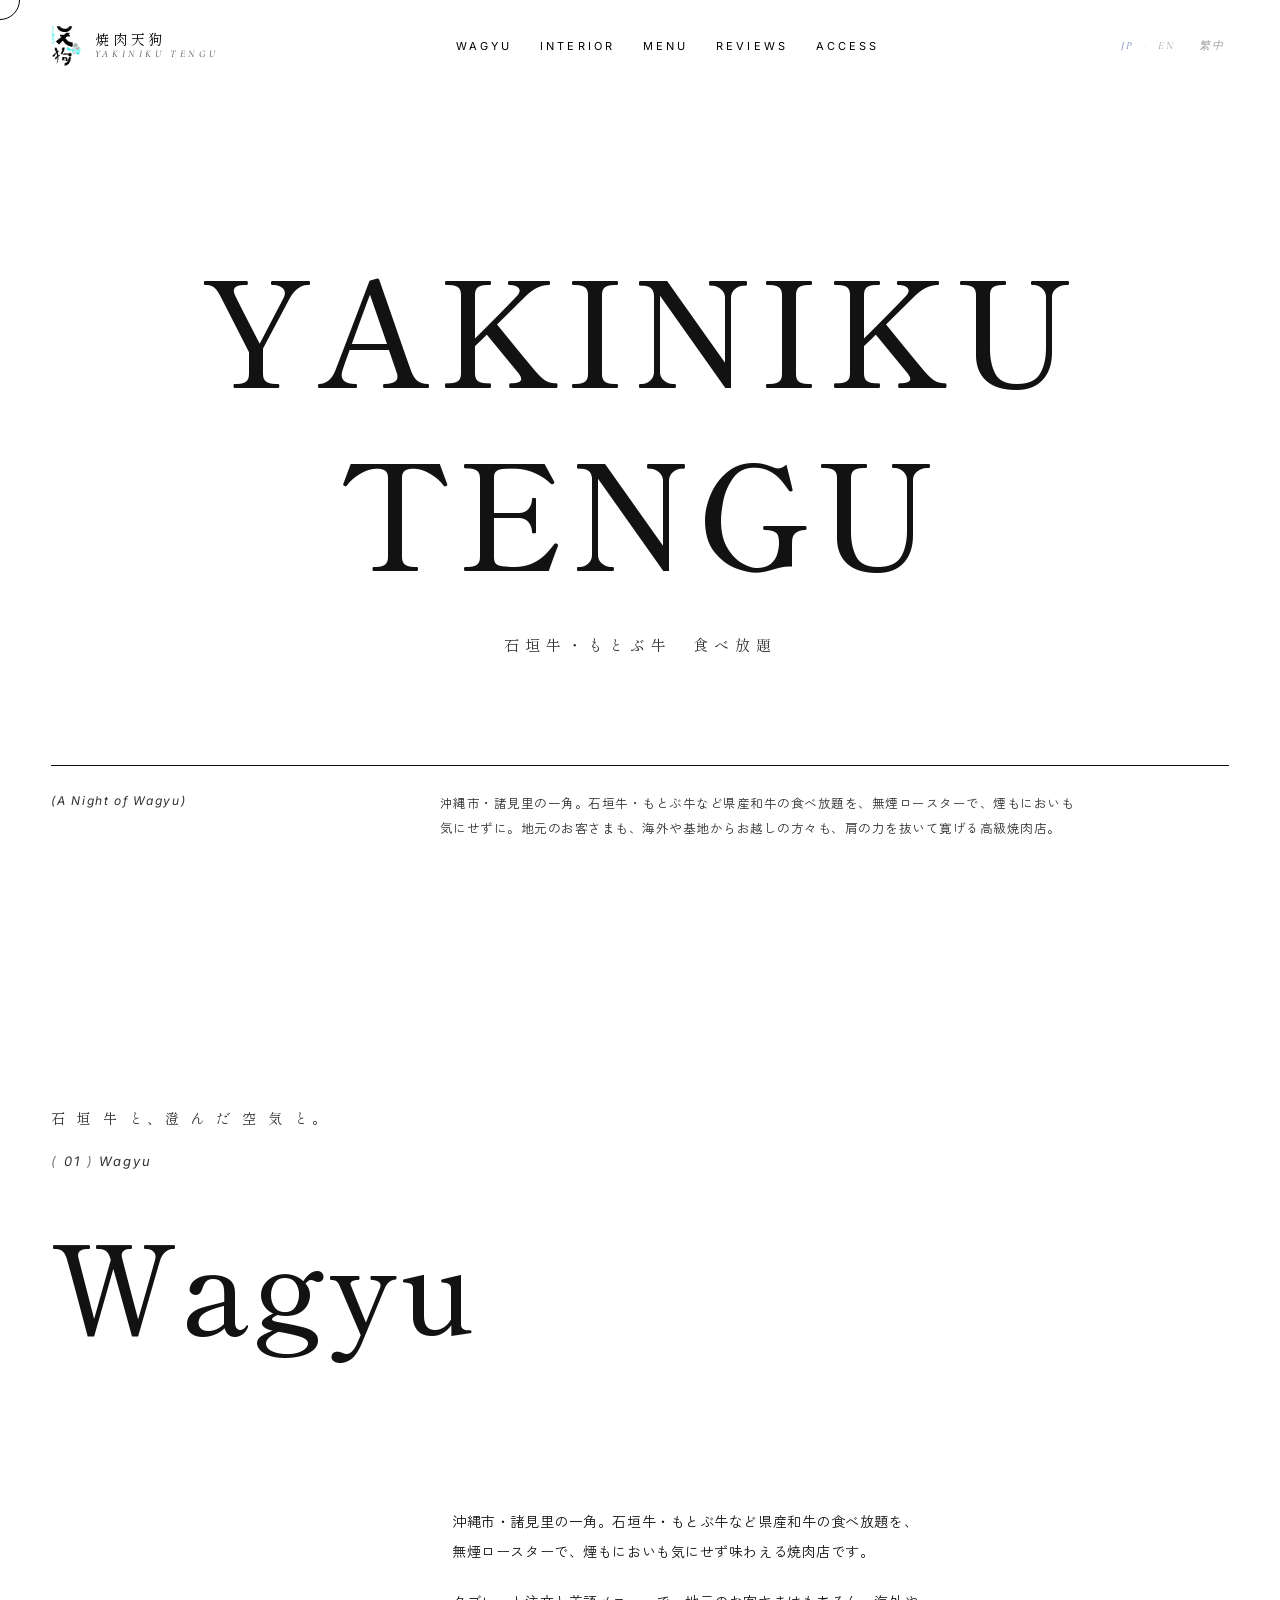
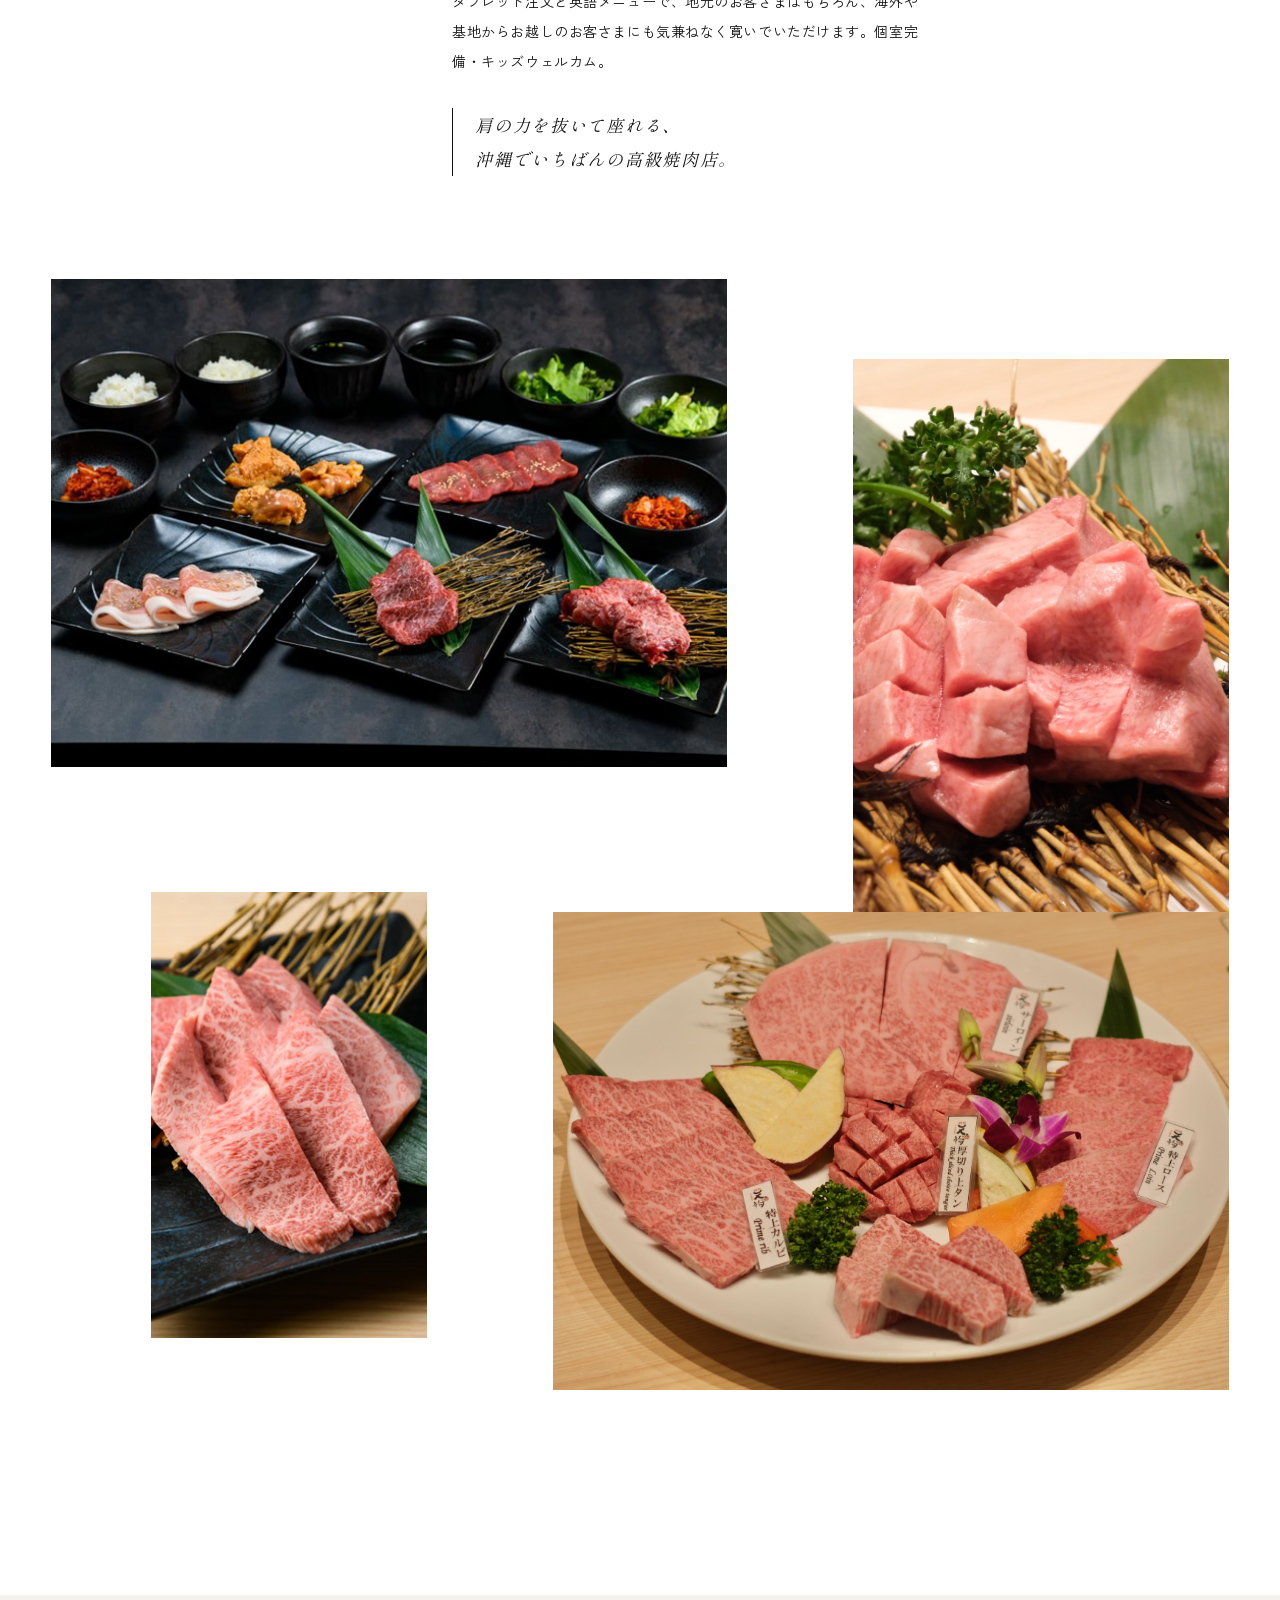
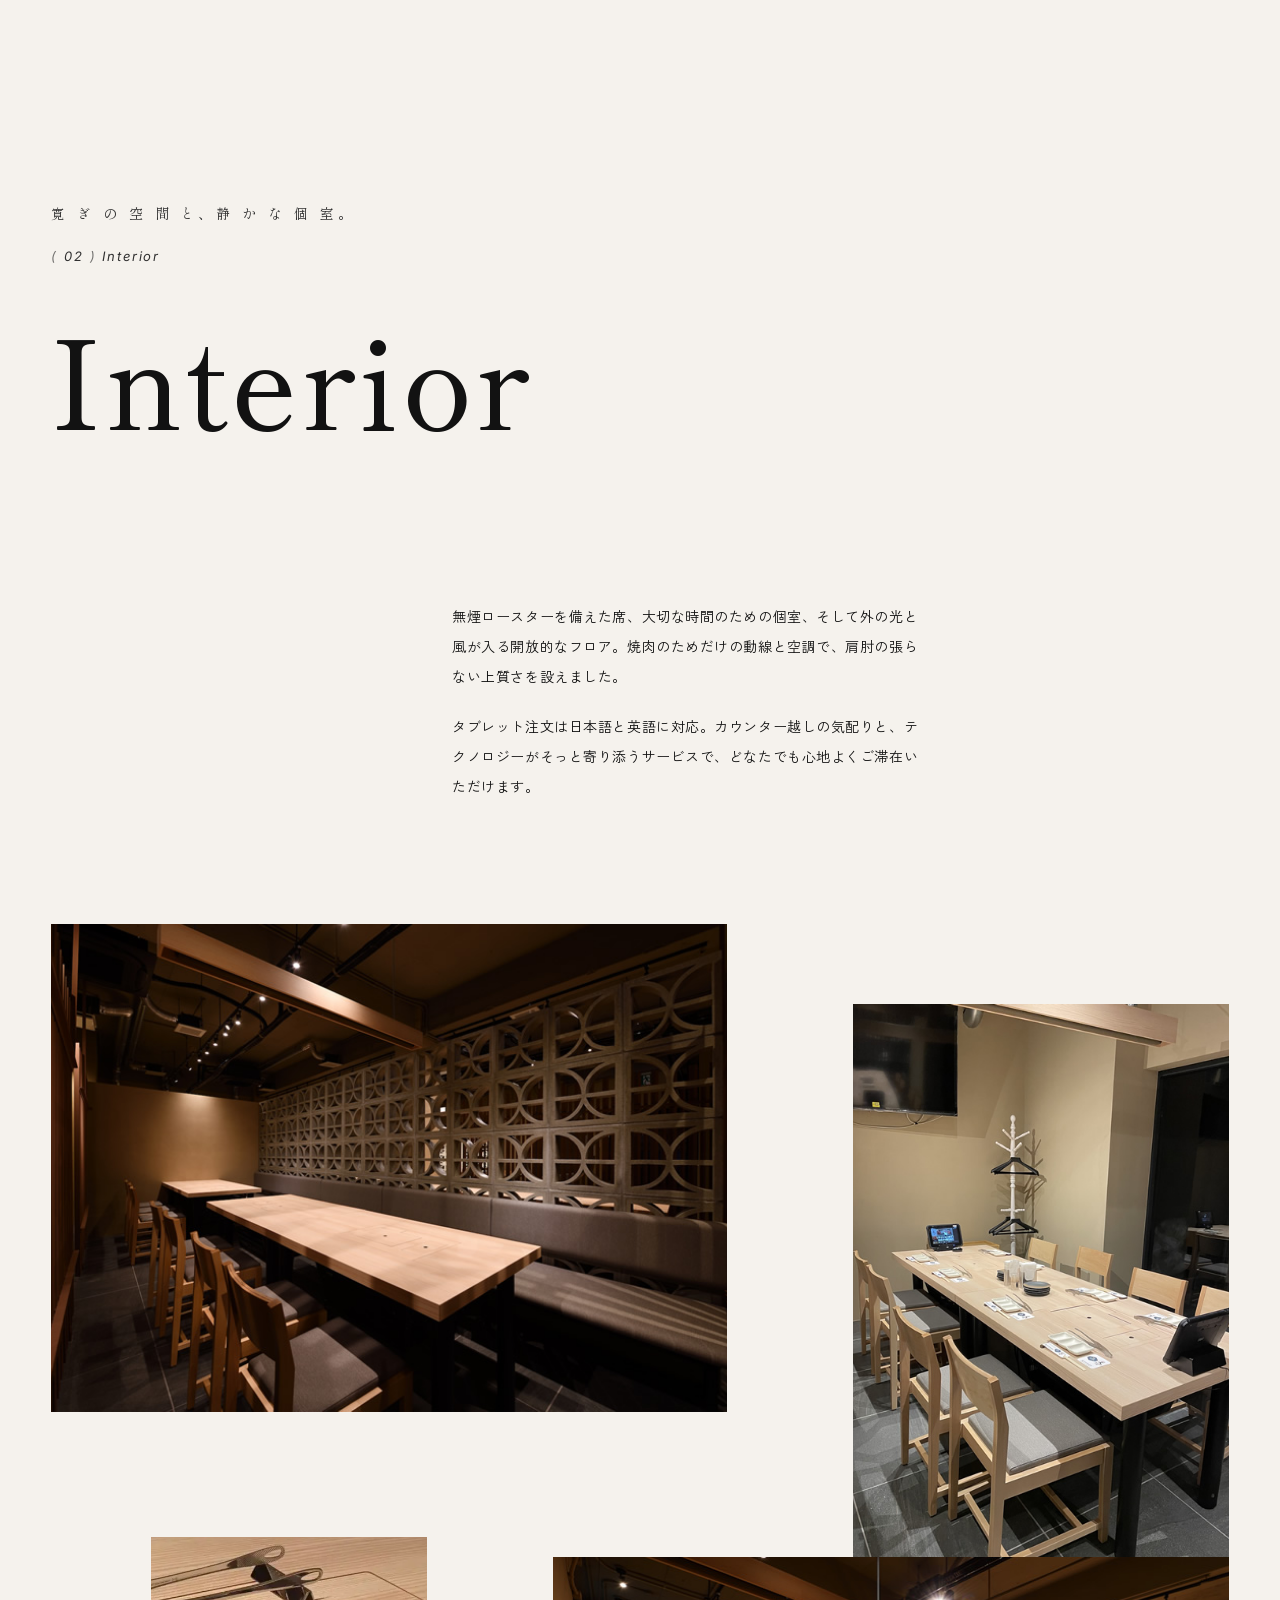
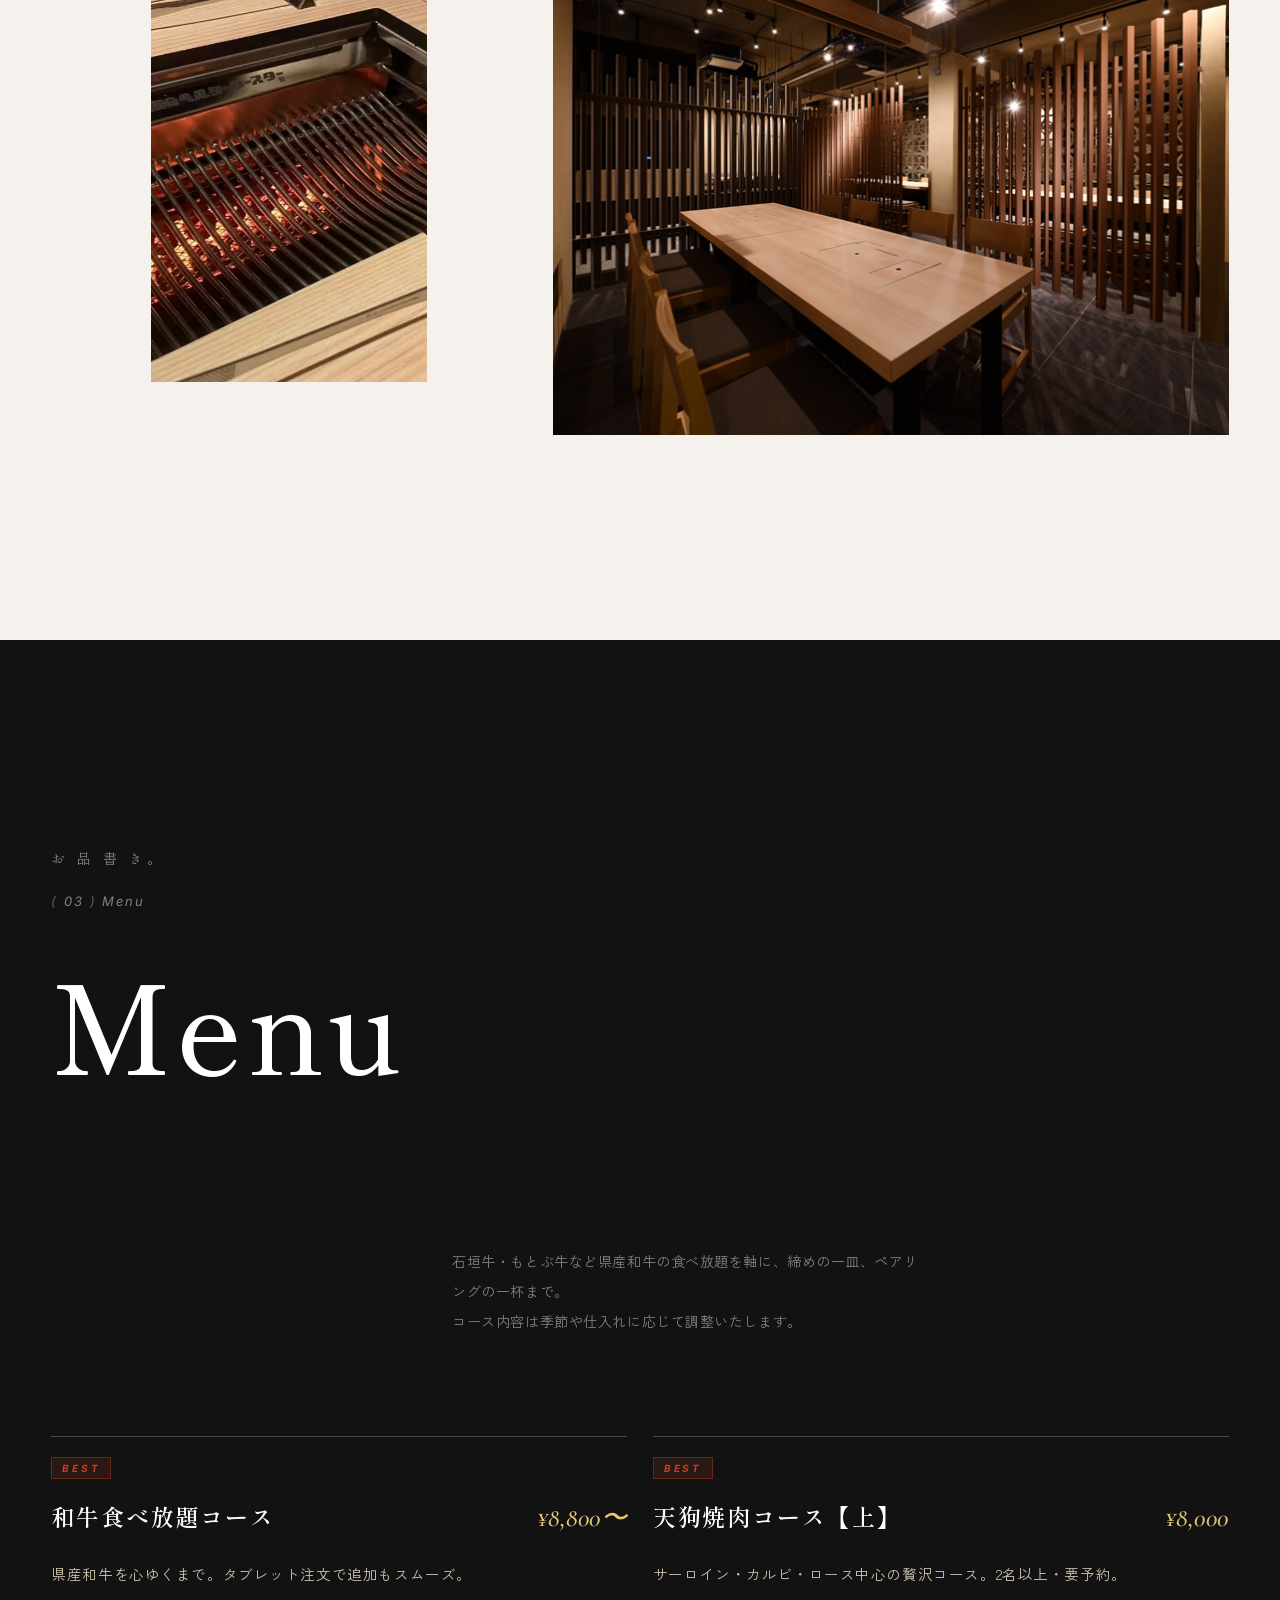
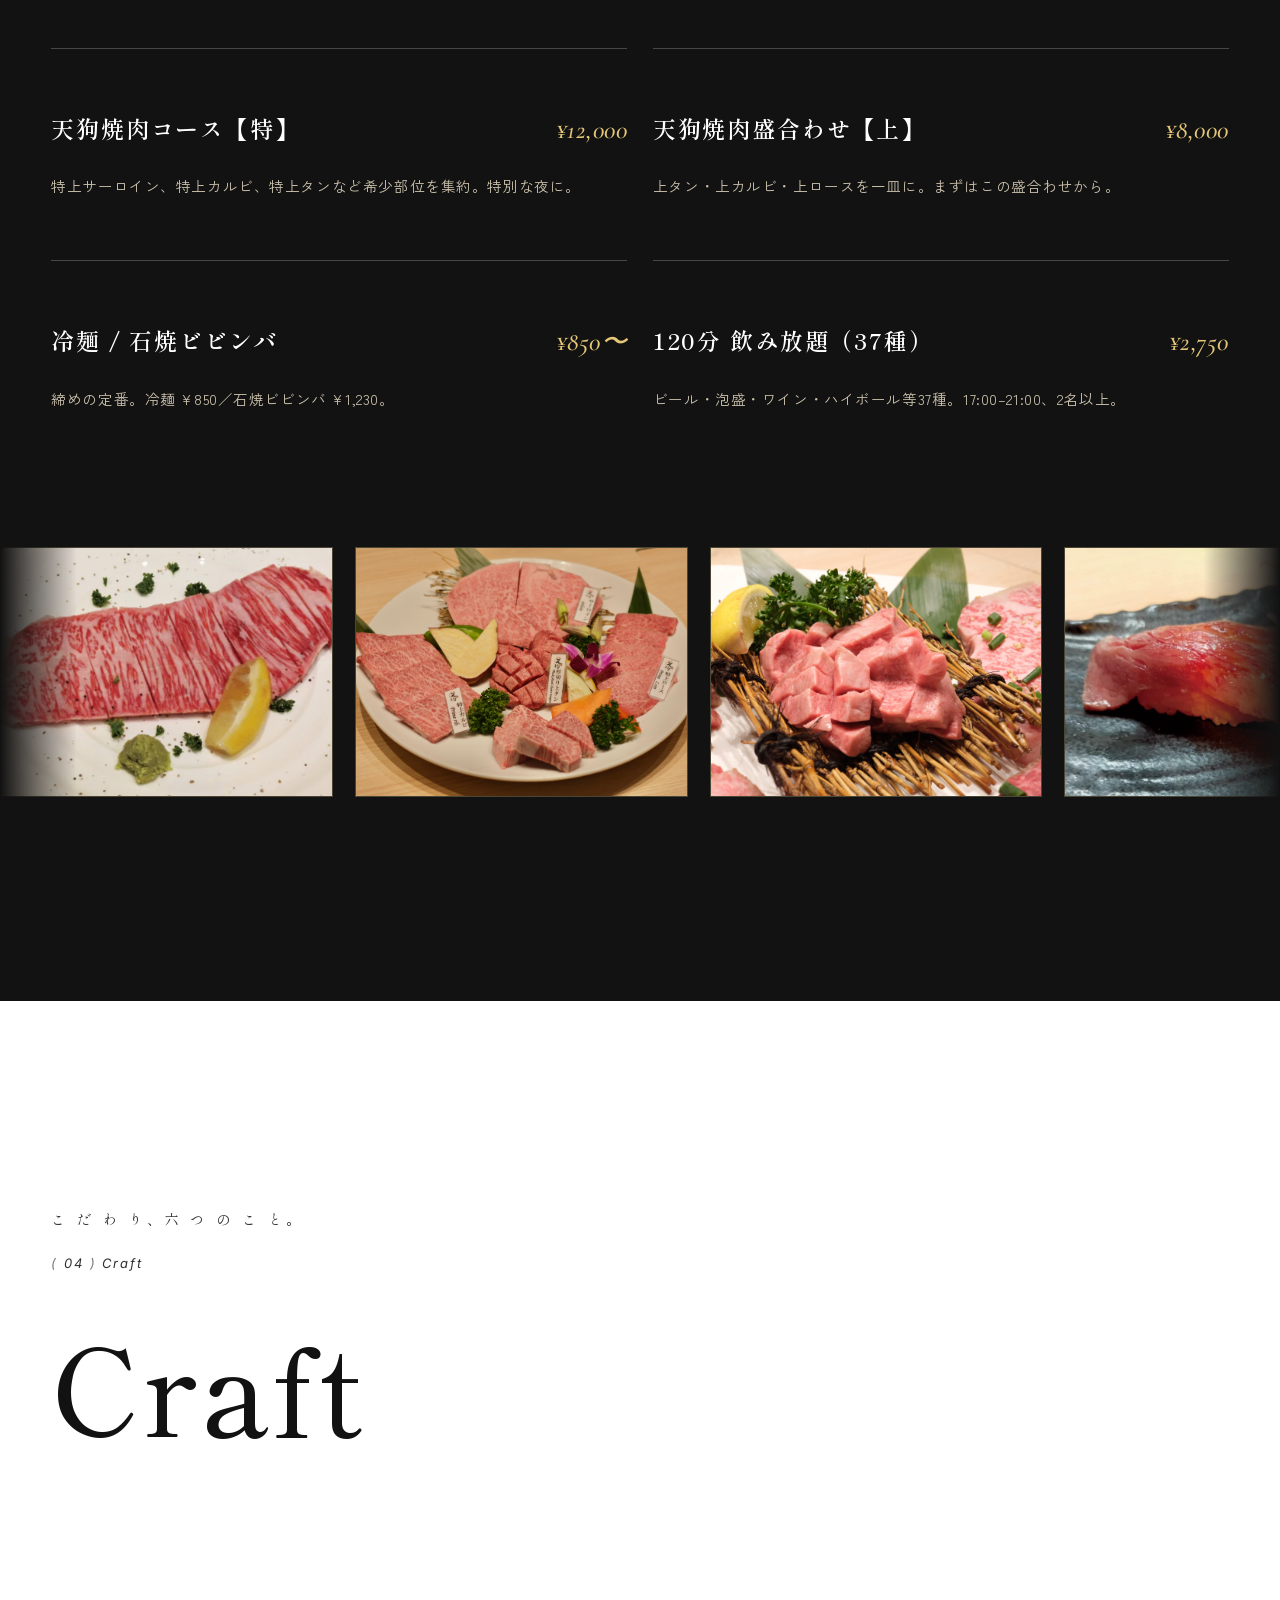
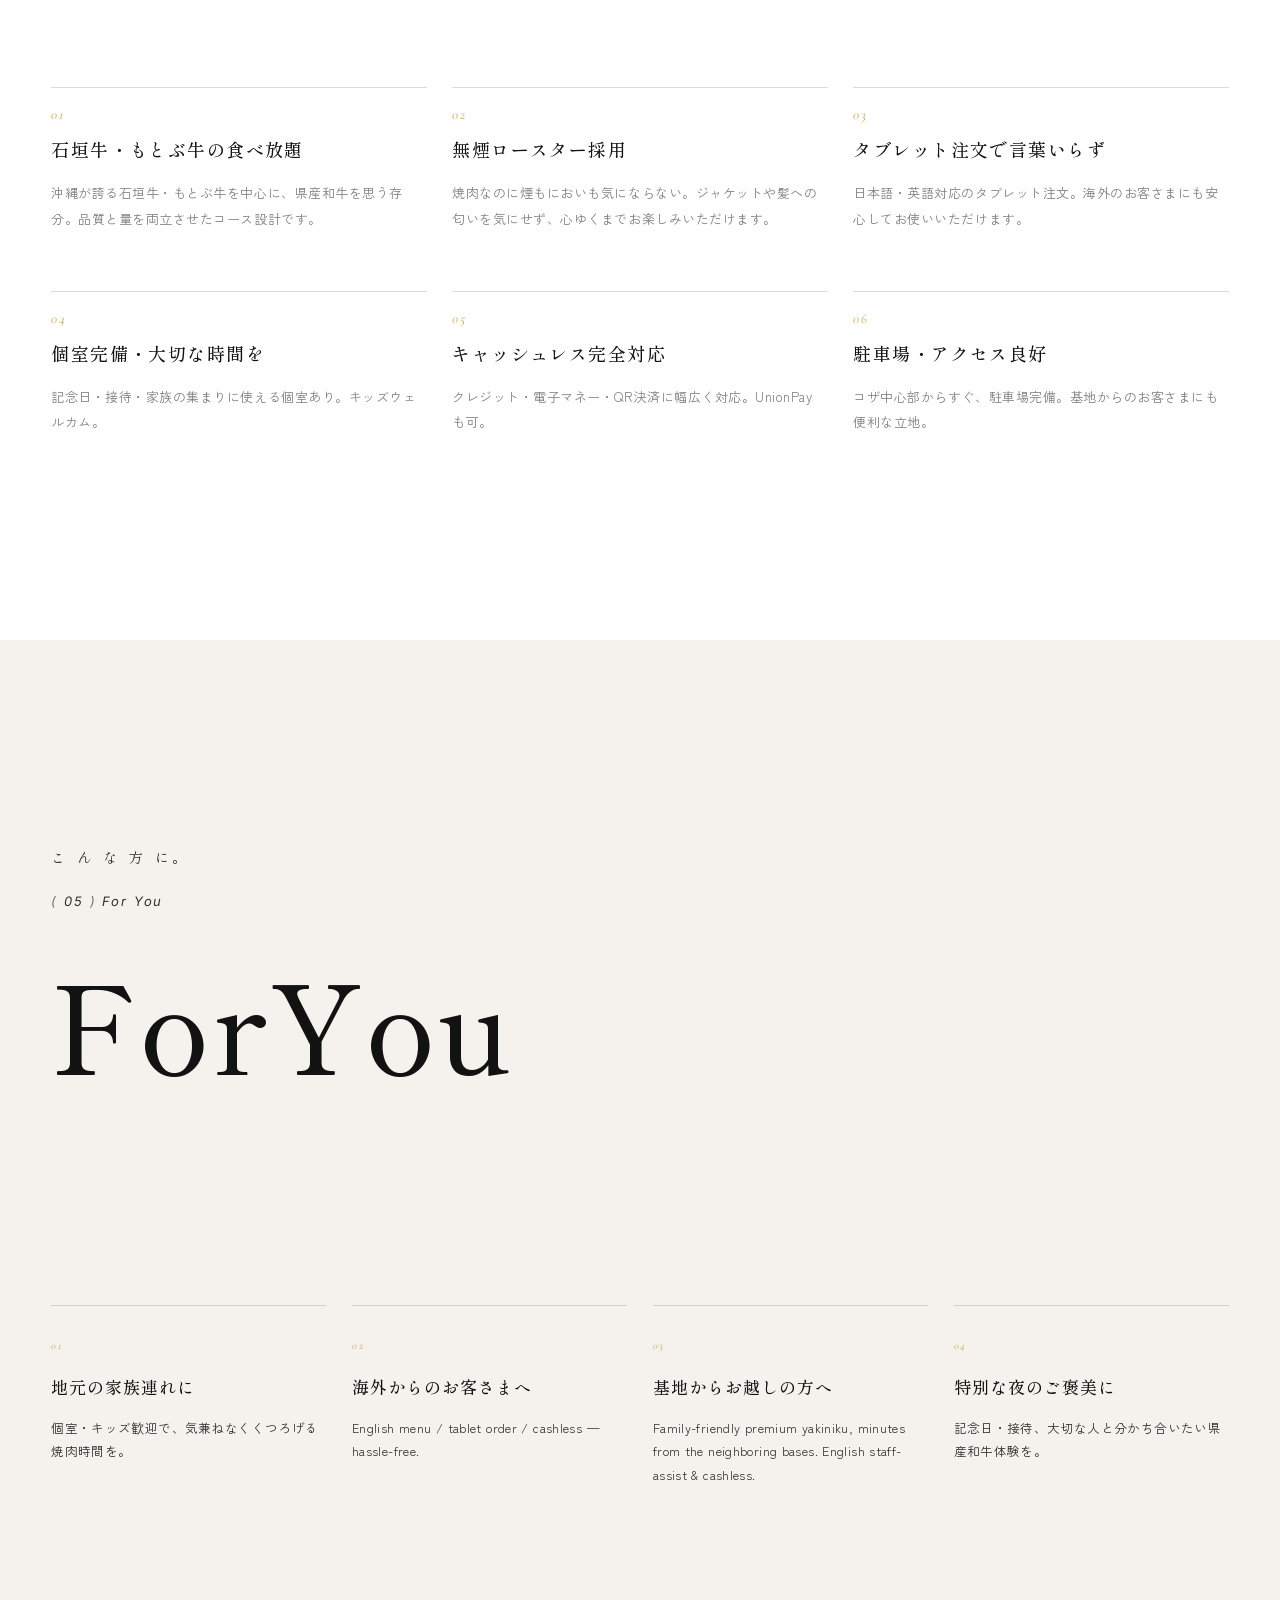
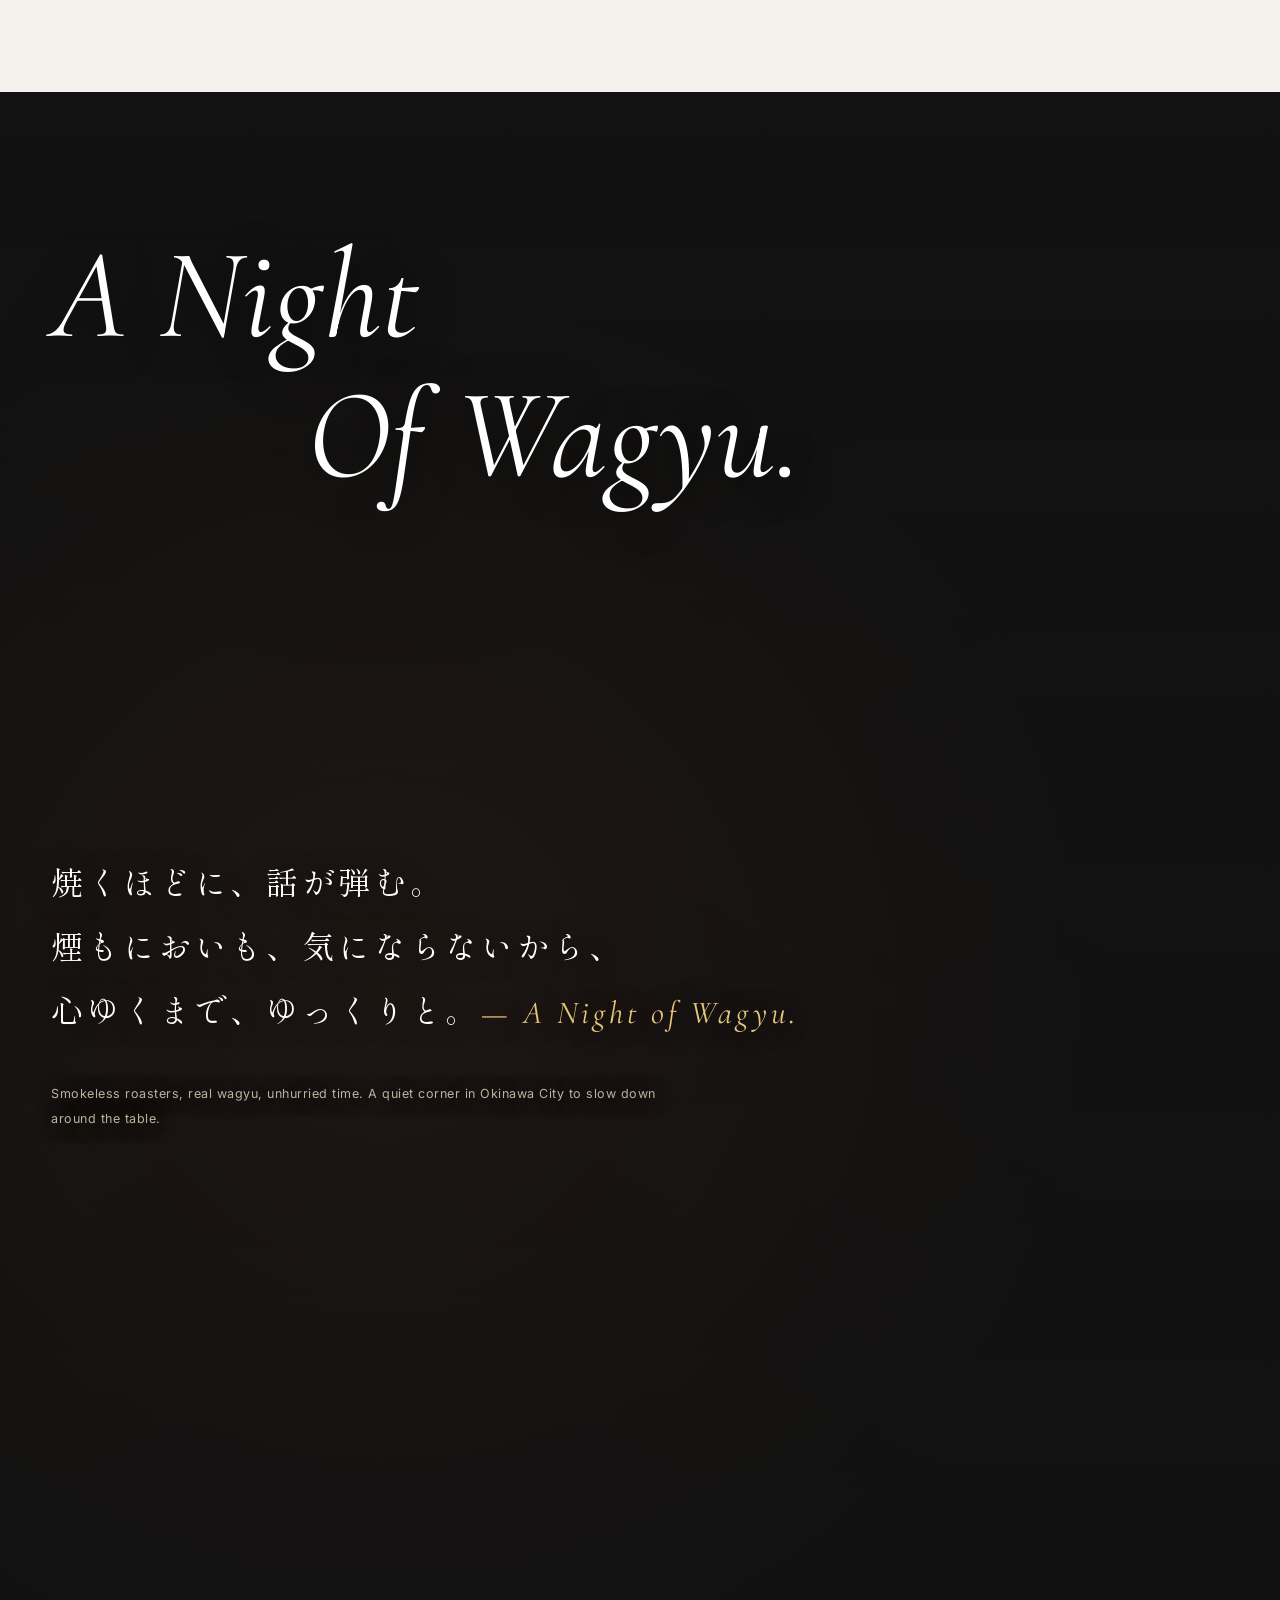
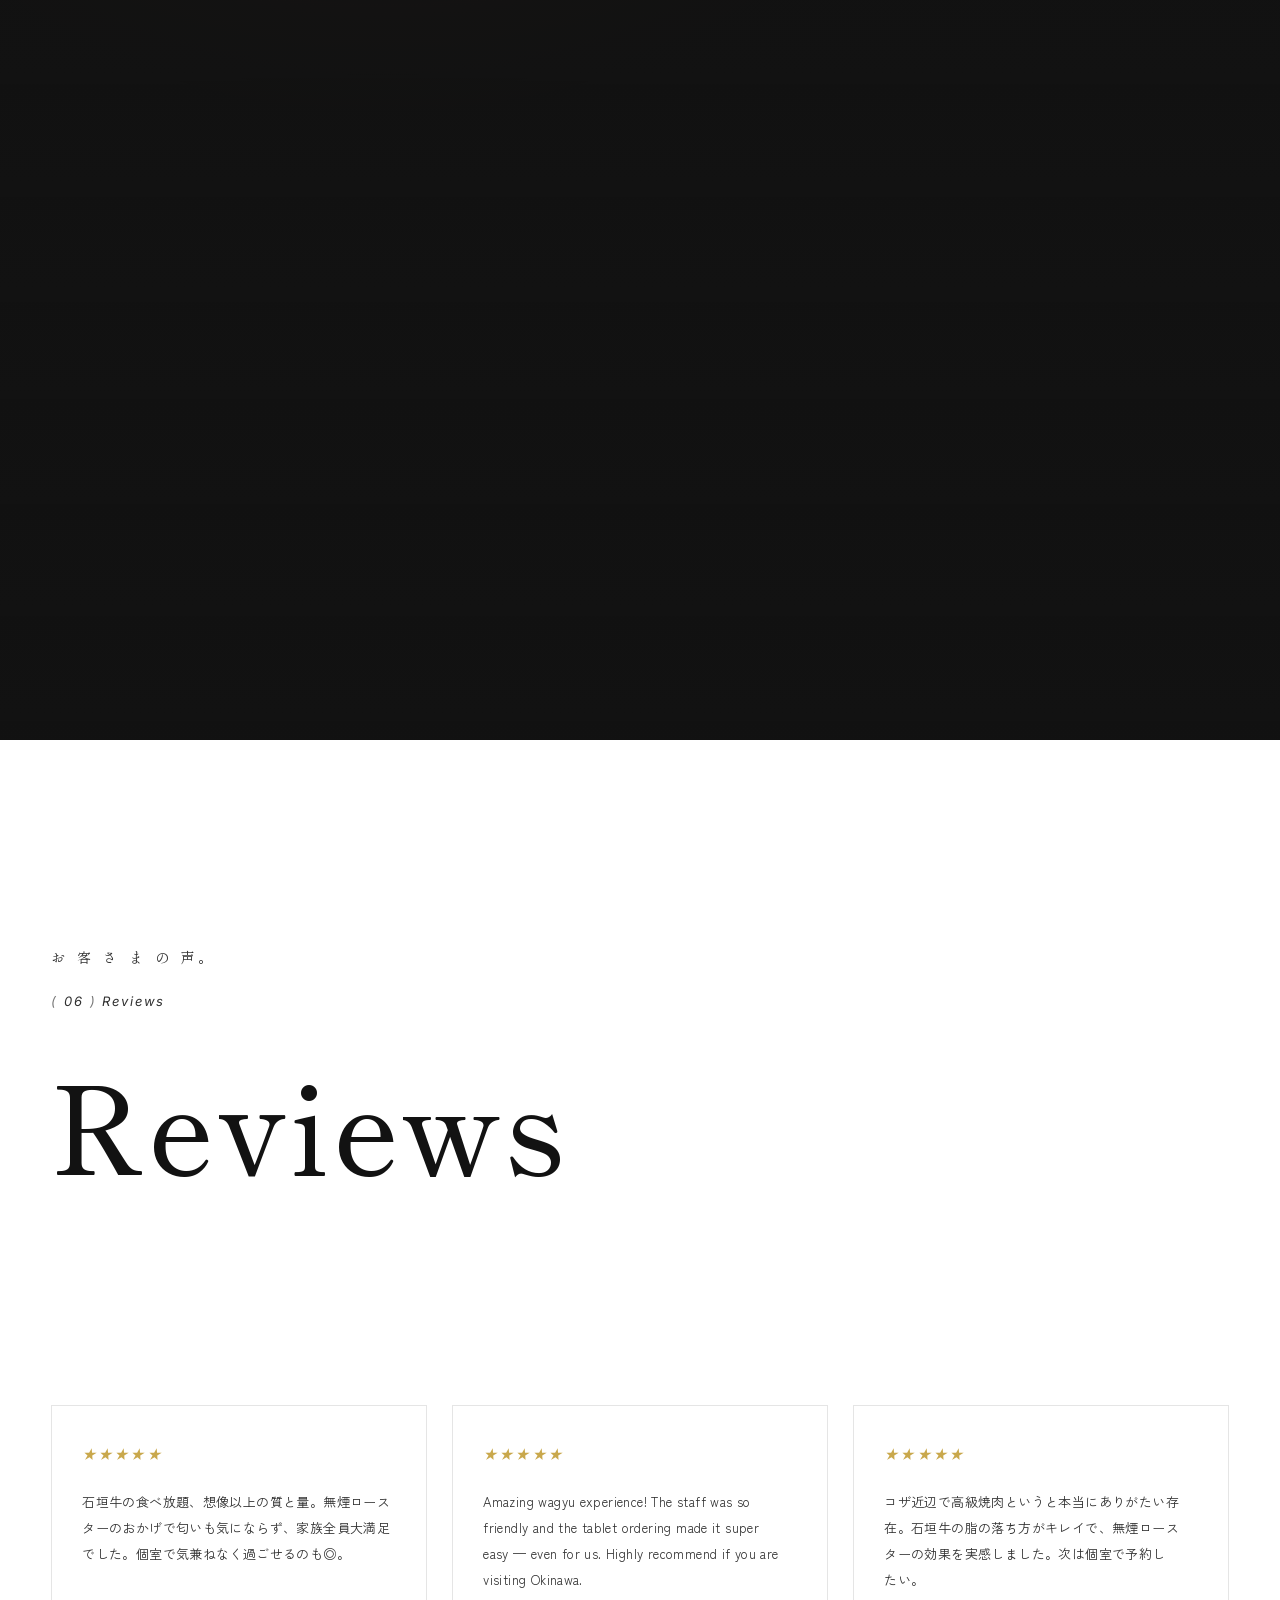
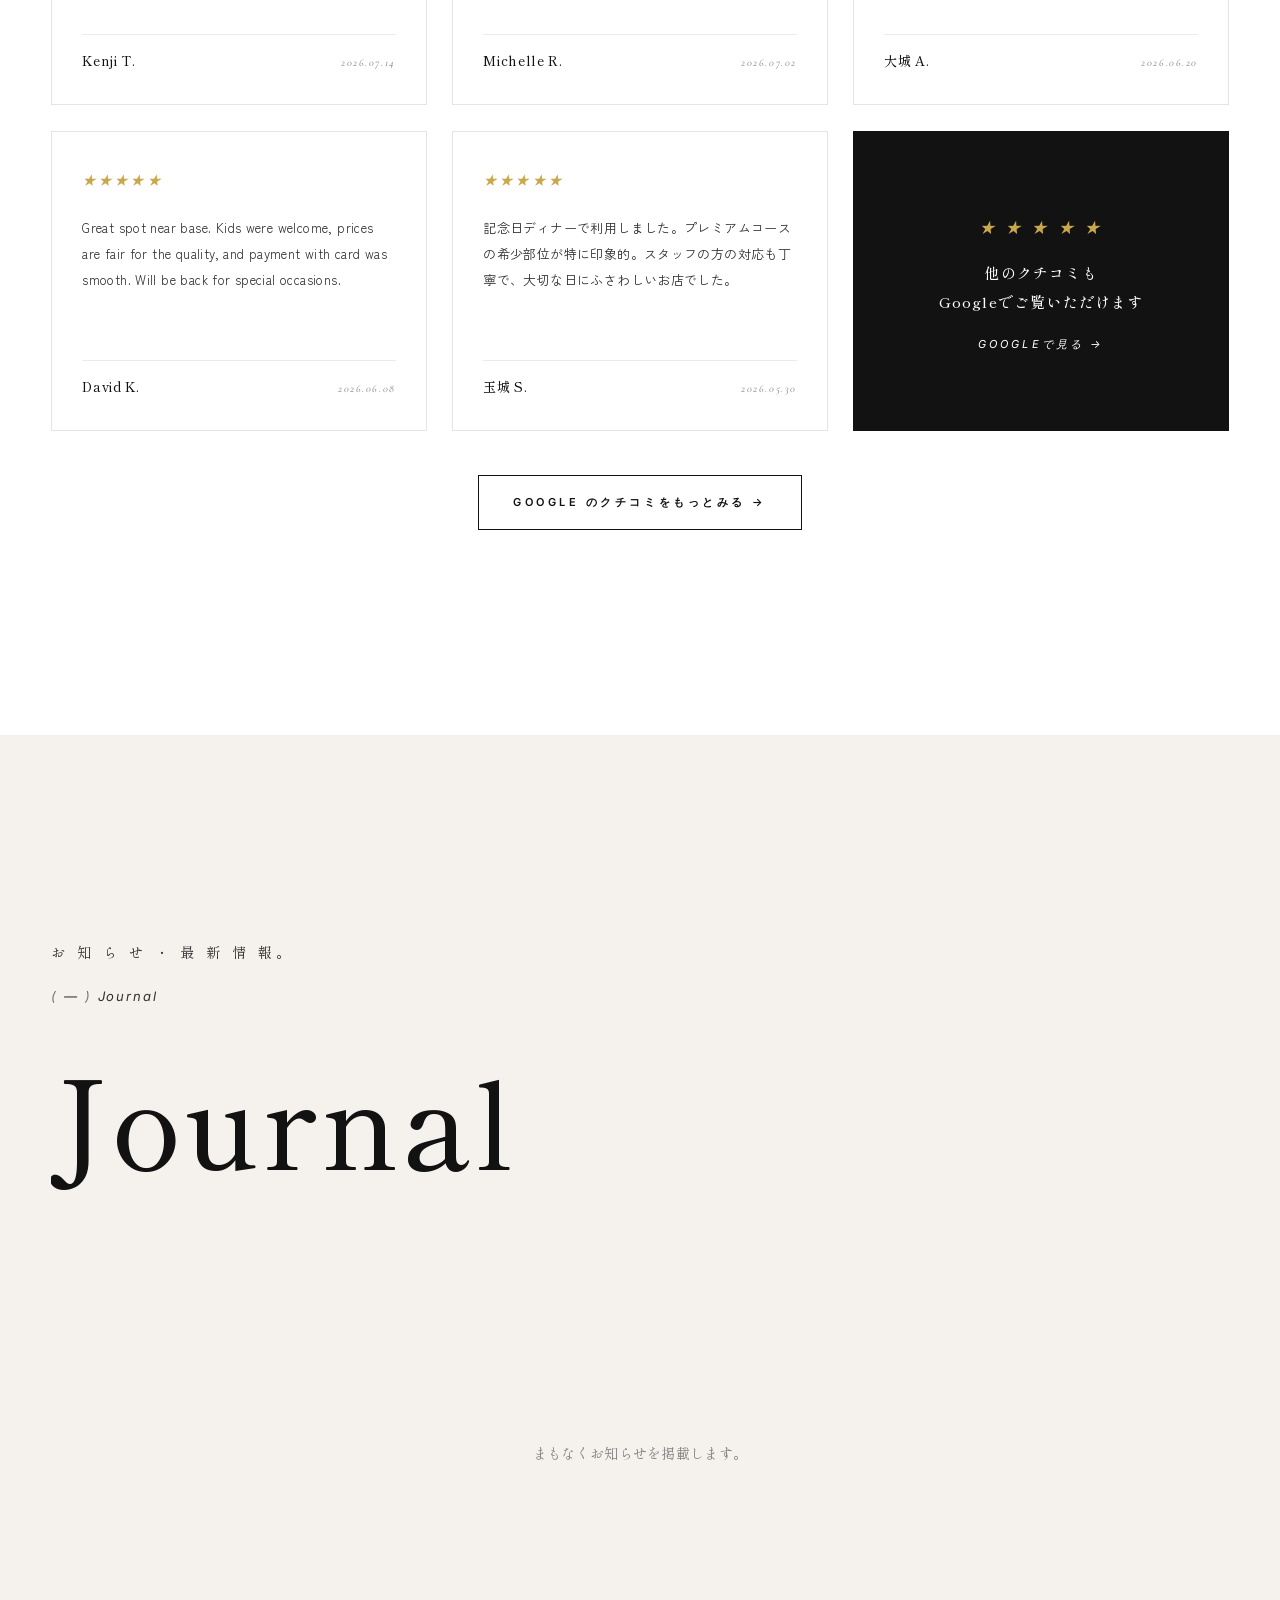
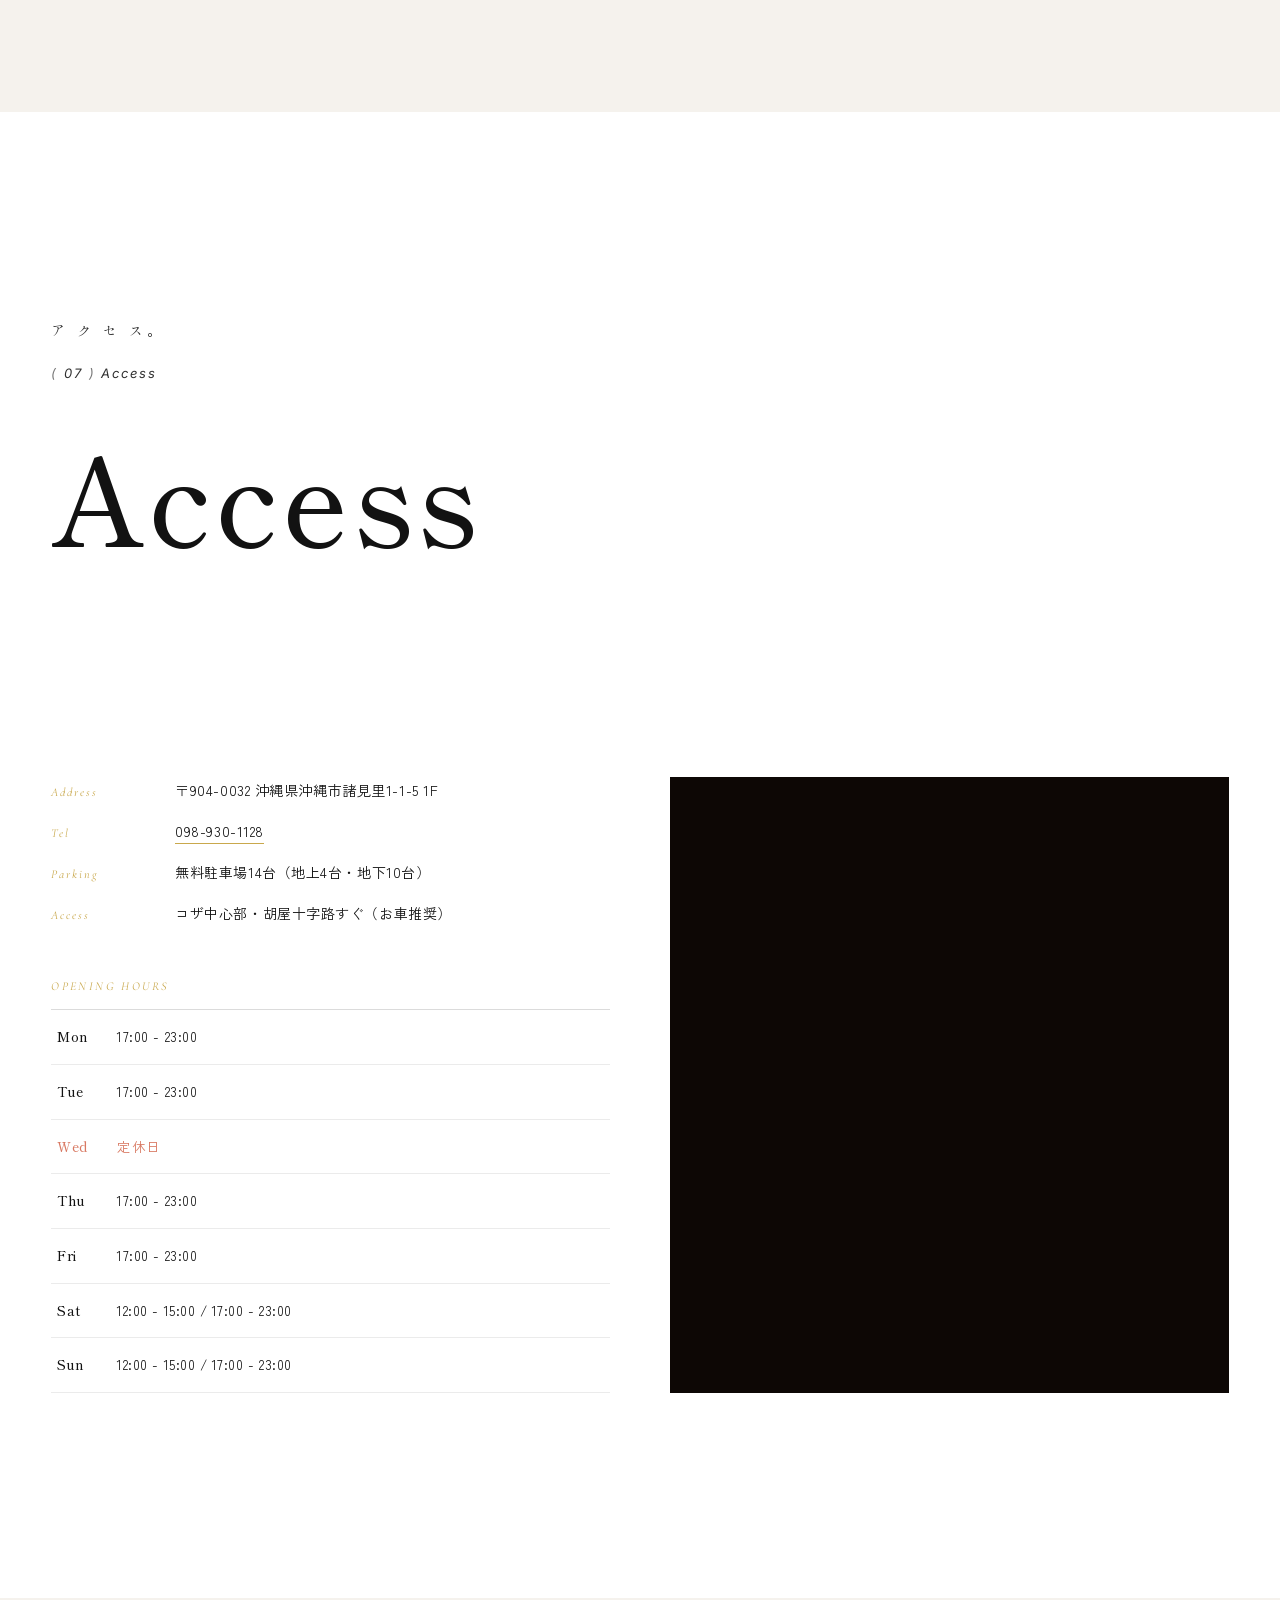
==== index.html @ 0150b520 "About quote: fix orphan wrap + shorter phrasing; add Search Console verification meta (JP/EN/TW)" ====
<!DOCTYPE html>
<html lang="ja">
<head>
<meta charset="UTF-8">
<meta name="viewport" content="width=device-width,initial-scale=1,viewport-fit=cover">
<meta name="theme-color" content="#121212">
<meta http-equiv="content-language" content="ja">

<title>焼肉天狗 | 石垣牛・もとぶ牛 食べ放題 | 沖縄市・諸見里</title>
<meta name="description" content="沖縄市・諸見里の焼肉天狗。石垣牛・もとぶ牛など県産和牛の食べ放題、無煙ロースター採用で煙もにおいも気にならない焼肉店。個室・タブレット注文・英語対応。">

<link rel="canonical" href="https://yakiniku-tengu.search-mania.net/">

<!-- hreflang (JP/EN/zh-TW) -->
<link rel="alternate" hreflang="ja" href="https://yakiniku-tengu.search-mania.net/">
<link rel="alternate" hreflang="en" href="https://yakiniku-tengu.search-mania.net/en/">
<link rel="alternate" hreflang="zh-TW" href="https://yakiniku-tengu.search-mania.net/zh-tw/">
<link rel="alternate" hreflang="x-default" href="https://yakiniku-tengu.search-mania.net/">

<meta property="og:type" content="restaurant">
<meta property="og:site_name" content="焼肉天狗">
<meta property="og:title" content="焼肉天狗 | 石垣牛・もとぶ牛 食べ放題 | 沖縄市・諸見里">
<meta property="og:description" content="県産和牛・石垣牛・もとぶ牛の食べ放題。無煙ロースターで煙もにおいも気にならない、個室・英語メニュー完備。">
<meta property="og:url" content="https://yakiniku-tengu.search-mania.net/">
<meta property="og:image" content="https://yakiniku-tengu.search-mania.net/ogp.svg">
<meta property="og:image:width" content="1200">
<meta property="og:image:height" content="630">
<meta property="og:locale" content="ja_JP">
<meta property="og:locale:alternate" content="en_US">
<meta property="og:locale:alternate" content="zh_TW">

<meta name="twitter:card" content="summary_large_image">
<meta name="twitter:title" content="焼肉天狗 | 石垣牛・もとぶ牛 食べ放題 | 沖縄市・諸見里">
<meta name="twitter:description" content="県産和牛・石垣牛・もとぶ牛の食べ放題。無煙ロースターで煙もにおいも気にならない、個室・英語メニュー完備。">
<meta name="twitter:image" content="https://yakiniku-tengu.search-mania.net/ogp.svg">

<link rel="icon" type="image/png" href="./logo.png">
<link rel="apple-touch-icon" href="./logo.png">

<link rel="preconnect" href="https://fonts.googleapis.com">
<link rel="preconnect" href="https://fonts.gstatic.com" crossorigin>
<link href="https://fonts.googleapis.com/css2?family=Cormorant+Garamond:ital,wght@0,400;0,500;1,400;1,500&family=Inter:wght@400;500&family=Shippori+Mincho:wght@400;500;600&family=Zen+Kaku+Gothic+New:wght@400;500;700&display=swap" rel="stylesheet">

<link rel="stylesheet" href="shared.css">

<meta name="google-site-verification" content="LZg90oxtbqi0v6An7Fc0uO3ufbqcmW4_Qp9mCI2u6wk">

<script type="application/ld+json">
{
  "@context": "https://schema.org",
  "@graph": [
    {
      "@type": ["Restaurant","LocalBusiness"],
      "@id": "https://yakiniku-tengu.search-mania.net/#restaurant",
      "name": "焼肉天狗",
      "alternateName": ["Yakiniku Tengu","燒肉天狗"],
      "inLanguage": "ja",
      "description": "沖縄市・諸見里の焼肉天狗。石垣牛・もとぶ牛など県産和牛の食べ放題を、無煙ロースターで楽しめる焼肉店。",
      "url": "https://yakiniku-tengu.search-mania.net/",
      "telephone": "+81989301128",
      "servesCuisine": ["焼肉","日本料理","Yakiniku","Japanese BBQ","Wagyu"],
      "priceRange": "¥¥¥",
      "currenciesAccepted": "JPY",
      "paymentAccepted": "Cash, Credit Card, UnionPay, Suica, PASMO, PayPay, Rakuten Pay, d Pay, Apple Pay, iD, QUICPay, WAON, nanaco",
      "image": ["https://yakiniku-tengu.search-mania.net/ogp.svg","https://yakiniku-tengu.search-mania.net/img-platter.jpg","https://yakiniku-tengu.search-mania.net/tengu_r9_c1.jpg"],
      "logo": "https://yakiniku-tengu.search-mania.net/logo.png",
      "address": {"@type":"PostalAddress","streetAddress":"諸見里1-1-5 1F","addressLocality":"沖縄市","addressRegion":"沖縄県","postalCode":"904-0032","addressCountry":"JP"},
      "geo": {"@type":"GeoCoordinates","latitude":26.3299011,"longitude":127.7948448},
      "hasMap": "https://maps.app.goo.gl/yrCR2MDhqVbbFG1v6",
      "openingHoursSpecification": [
        {"@type":"OpeningHoursSpecification","dayOfWeek":["Monday","Tuesday","Thursday","Friday"],"opens":"17:00","closes":"23:00"},
        {"@type":"OpeningHoursSpecification","dayOfWeek":["Saturday","Sunday"],"opens":"12:00","closes":"15:00"},
        {"@type":"OpeningHoursSpecification","dayOfWeek":["Saturday","Sunday"],"opens":"17:00","closes":"23:00"}
      ],
      "acceptsReservations": "True",
      "hasMenu": { "@id": "https://yakiniku-tengu.search-mania.net/#menu" },
      "amenityFeature": [
        {"@type":"LocationFeatureSpecification","name":"Smokeless roasters","value":true},
        {"@type":"LocationFeatureSpecification","name":"Private rooms","value":true},
        {"@type":"LocationFeatureSpecification","name":"English menu (tablet)","value":true},
        {"@type":"LocationFeatureSpecification","name":"Free parking (14 spaces)","value":true},
        {"@type":"LocationFeatureSpecification","name":"Cashless payment","value":true},
        {"@type":"LocationFeatureSpecification","name":"Kids welcome","value":true}
      ],
      "sameAs": [
        "https://yakiniku-tengu.com/",
        "https://www.instagram.com/yakiniku_teng_official",
        "https://r.gnavi.co.jp/dgexvv3c0000/",
        "https://maps.app.goo.gl/yrCR2MDhqVbbFG1v6"
      ]
    },
    {
      "@type": "Menu",
      "@id": "https://yakiniku-tengu.search-mania.net/#menu",
      "name": "焼肉天狗 メニュー",
      "inLanguage": "ja",
      "hasMenuSection": [
        {
          "@type": "MenuSection",
          "name": "コース (Courses)",
          "hasMenuItem": [
            {"@type":"MenuItem","name":"和牛食べ放題コース","description":"石垣牛・もとぶ牛など県産和牛を心ゆくまで。タブレット注文で追加もスムーズ。","offers":{"@type":"Offer","price":"8800","priceCurrency":"JPY"}},
            {"@type":"MenuItem","name":"天狗焼肉コース【上】","description":"サーロイン・カルビ・ロース中心の贅沢コース。2名以上・要予約。","offers":{"@type":"Offer","price":"8000","priceCurrency":"JPY"}},
            {"@type":"MenuItem","name":"天狗焼肉コース【特】","description":"特上サーロイン、特上カルビ、特上タンなど希少部位を集約。","offers":{"@type":"Offer","price":"12000","priceCurrency":"JPY"}}
          ]
        },
        {
          "@type": "MenuSection",
          "name": "盛合わせ (Platters)",
          "hasMenuItem": [
            {"@type":"MenuItem","name":"天狗焼肉盛合わせ【上】","description":"上タン・上カルビ・上ロースを一皿に。","offers":{"@type":"Offer","price":"8000","priceCurrency":"JPY"}}
          ]
        },
        {
          "@type": "MenuSection",
          "name": "サイド・締め (Sides & Closers)",
          "hasMenuItem": [
            {"@type":"MenuItem","name":"冷麺","description":"締めの定番。","offers":{"@type":"Offer","price":"850","priceCurrency":"JPY"}},
            {"@type":"MenuItem","name":"石焼ビビンバ","description":"石焼のジューっと香ばしい締め。","offers":{"@type":"Offer","price":"1230","priceCurrency":"JPY"}}
          ]
        },
        {
          "@type": "MenuSection",
          "name": "ドリンク (Drinks)",
          "hasMenuItem": [
            {"@type":"MenuItem","name":"120分 飲み放題（37種）","description":"ビール・泡盛・ワイン・ハイボール等37種。17:00–21:00、2名以上。","offers":{"@type":"Offer","price":"2750","priceCurrency":"JPY"}}
          ]
        }
      ]
    },
    {
      "@type": "FAQPage",
      "@id": "https://yakiniku-tengu.search-mania.net/#faq",
      "inLanguage": "ja",
      "mainEntity": [
        {"@type":"Question","name":"食べ放題のコースはどのくらいの時間ですか？","acceptedAnswer":{"@type":"Answer","text":"通常90分制でご案内しています。混雑状況により変動する場合がございます。"}},
        {"@type":"Question","name":"英語メニューはありますか？","acceptedAnswer":{"@type":"Answer","text":"はい。タブレットで日本語・英語切替に対応しております。海外のお客さまも安心してご注文いただけます。"}},
        {"@type":"Question","name":"お子様連れでも大丈夫ですか？","acceptedAnswer":{"@type":"Answer","text":"もちろんです。キッズ歓迎。ハイチェアや取り分け皿もご用意しています。個室のご予約もおすすめです。"}},
        {"@type":"Question","name":"個室はありますか？","acceptedAnswer":{"@type":"Answer","text":"ございます。人数によりレイアウトを調整いたしますので、ご予約時にお伝えください。"}},
        {"@type":"Question","name":"駐車場はありますか？","acceptedAnswer":{"@type":"Answer","text":"無料駐車場14台（地上4台・地下10台）をご用意しています。"}},
        {"@type":"Question","name":"キャッシュレス決済は使えますか？","acceptedAnswer":{"@type":"Answer","text":"クレジットカード各種、電子マネー、QR決済、UnionPay まで幅広く対応しています。"}}
      ]
    }
  ]
}
</script>
</head>
<body>

<!-- Page Loader -->
<div id="page-loader" aria-hidden="true">
  <img class="loader-logo" src="./logo.png" alt="焼肉天狗">
  <p class="loader-en">YAKINIKU TENGU · OKINAWA CITY</p>
</div>

<!-- Custom cursor -->
<div class="cursor-dot" id="cursorDot"></div>
<div class="cursor-ring" id="cursorRing"></div>

<!-- Header -->
<header class="l-header" id="header">
  <a href="#hero" class="brand">
    <img class="mark-logo" src="./logo.png" alt="焼肉天狗">
    <span class="name">
      <span class="jp">焼肉天狗</span>
      <span class="en">YAKINIKU TENGU</span>
    </span>
  </a>
  <nav class="nav-links">
    <a href="#about" data-hover="line"><span class="under-line">Wagyu</span></a>
    <a href="#interior" data-hover="line"><span class="under-line">Interior</span></a>
    <a href="#menu" data-hover="line"><span class="under-line">Menu</span></a>
    <a href="#reviews" data-hover="line"><span class="under-line">Reviews</span></a>
    <a href="#access" data-hover="line"><span class="under-line">Access</span></a>
  </nav>
  <div class="lang-switch" aria-label="Language">
    <a href="/" class="active" lang="ja">JP</a><span class="sep">·</span><a href="/en/" lang="en">EN</a><span class="sep">·</span><a href="/zh-tw/" lang="zh-TW">繁中</a>
  </div>
  <button class="burger" id="burger" aria-label="menu"><span></span><span></span><span></span></button>
</header>

<!-- Mobile menu -->
<div class="mobile-menu" id="mobileMenu">
  <a href="#about"><span class="num">01</span> Wagyu</a>
  <a href="#interior"><span class="num">02</span> Interior</a>
  <a href="#menu"><span class="num">03</span> Menu</a>
  <a href="#features"><span class="num">04</span> Craft</a>
  <a href="#foryou"><span class="num">05</span> For You</a>
  <a href="#reviews"><span class="num">06</span> Reviews</a>
  <a href="#access"><span class="num">07</span> Access</a>
  <a href="#faq"><span class="num">08</span> FAQ</a>
  <a href="tel:098-930-1128"><span class="num">→</span> Reserve</a>
  <div class="mobile-menu-lang" aria-label="Language">
    <a href="/" class="active" lang="ja">日本語</a>
    <a href="/en/" lang="en">English</a>
    <a href="/zh-tw/" lang="zh-TW">繁體中文</a>
  </div>
</div>

<!-- Fixed side anchor list (bottom-left) -->
<nav class="c-anchor-links" id="anchorLinks">
  <a href="#about"    data-section="about"><span class="num">01</span>Wagyu</a>
  <a href="#interior" data-section="interior"><span class="num">02</span>Interior</a>
  <a href="#menu"     data-section="menu"><span class="num">03</span>Menu</a>
  <a href="#features" data-section="features"><span class="num">04</span>Craft</a>
  <a href="#foryou"   data-section="foryou"><span class="num">05</span>For You</a>
  <a href="#reviews"  data-section="reviews"><span class="num">06</span>Reviews</a>
  <a href="#access"   data-section="access"><span class="num">07</span>Access</a>
  <a href="#faq"      data-section="faq"><span class="num">08</span>FAQ</a>
</nav>

<!-- Fixed reservation dock (bottom-right / mobile: bottom-bar) -->
<div class="c-reserve-dock" id="reserveDock">
  <a href="tel:098-930-1128" class="rd-btn rd-ghost">
    <span class="rd-cap">Call</span>
    <span class="rd-main">098-930-1128</span>
  </a>
  <a href="https://r.gnavi.co.jp/dgexvv3c0000/" target="_blank" rel="noopener" class="rd-btn rd-primary">
    <span class="rd-cap">Reserve Online</span>
    <span class="rd-main">予約</span>
    <span class="rd-arrow" aria-hidden="true">↗</span>
  </a>
</div>

<div class="l-wrapper">

  <!-- ===== HERO ===== -->
  <section class="p-mv" id="hero">
    <div class="p-mv__group">
      <h1 class="p-mv__title" id="mvTitle">
        <span class="row" data-line="YAKINIKU"></span>
        <span class="row" data-line="TENGU"></span>
      </h1>
      <p class="p-mv__jp">石 垣 牛　食 べ 放 題</p>
    </div>
    <div class="p-mv__attention">
      <span class="paren">(A Night of Wagyu)</span>
      <p class="desc" id="heroDesc">
        沖縄市・諸見里の一角。石垣牛・もとぶ牛など県産和牛の食べ放題を、無煙ロースターで、煙もにおいも気にせずに。地元のお客さまも、海外や基地からお越しの方々も、肩の力を抜いて寛げる高級焼肉店。
      </p>
    </div>
  </section>

  <!-- ===== (01) Wagyu (About) ===== -->
  <section class="ch" id="about">
    <div class="ch-inner">
      <div class="ch-title-block">
        <span class="section-jp">石 垣 牛 と、澄 ん だ 空 気 と。</span>
        <div class="c-numbering"><span class="n-paren">(</span><span class="n-num">01</span><span class="n-paren">)</span> Wagyu</div>
        <h2 class="c-title-primary" data-title="Wagyu"></h2>
      </div>
      <div class="ch-text">
        <div class="paras" id="aboutParas"></div>
        <blockquote class="quote" id="aboutQuote"></blockquote>
      </div>
      <div class="ch-images">
        <div class="im im-01"><img src="./tengu_r9_c1.jpg" alt="天狗コース — 石垣牛盛り合わせと副菜の全景" loading="lazy"></div>
        <div class="im im-02"><img src="./img-tongue.jpg" alt="特上タン — 厚切り" loading="lazy"></div>
        <div class="im im-03"><img src="./tengu_r7_c1.jpg" alt="県産和牛 — カルビ／サーロインの盛り" loading="lazy"></div>
        <div class="im im-04"><img src="./img-platter.jpg" alt="天狗特上盛合せ" loading="lazy"></div>
      </div>
    </div>
  </section>

  <!-- ===== (02) Interior ===== -->
  <section class="ch ch--paper" id="interior">
    <div class="ch-inner">
      <div class="ch-title-block">
        <span class="section-jp">寛 ぎ の 空 間 と、静 か な 個 室。</span>
        <div class="c-numbering"><span class="n-paren">(</span><span class="n-num">02</span><span class="n-paren">)</span> Interior</div>
        <h2 class="c-title-primary" data-title="Interior"></h2>
      </div>
      <div class="ch-text">
        <p>無煙ロースターを備えた席、大切な時間のための個室、そして外の光と風が入る開放的なフロア。焼肉のためだけの動線と空調で、肩肘の張らない上質さを設えました。</p>
        <p>タブレット注文は日本語と英語に対応。カウンター越しの気配りと、テクノロジーがそっと寄り添うサービスで、どなたでも心地よくご滞在いただけます。</p>
      </div>
      <div class="ch-images">
        <div class="im im-01"><img src="./tengu_r5_c1.jpg" alt="個室 — 花ブロック壁の暖色照明" loading="lazy"></div>
        <div class="im im-02"><img src="./tengu_r11_c3.jpg" alt="テーブル席 — タブレット注文完備" loading="lazy"></div>
        <div class="im im-03"><img src="./img-roaster.png" alt="無煙ロースター — 煙もにおいも気にならない" loading="lazy"></div>
        <div class="im im-04"><img src="./tengu_r5_c6.jpg" alt="個室 — 木格子で仕切られた寛ぎの空間" loading="lazy"></div>
      </div>
    </div>
  </section>

  <!-- ===== (03) Menu ===== -->
  <section class="ch ch--dark" id="menu">
    <div class="ch-inner">
      <div class="ch-title-block">
        <span class="section-jp">お 品 書 き。</span>
        <div class="c-numbering"><span class="n-paren">(</span><span class="n-num">03</span><span class="n-paren">)</span> Menu</div>
        <h2 class="c-title-primary" data-title="Menu"></h2>
      </div>
      <div class="ch-text" style="--current-body:var(--gray)">
        <p>石垣牛・もとぶ牛など県産和牛の食べ放題を軸に、締めの一皿、ペアリングの一杯まで。<br>コース内容は季節や仕入れに応じて調整いたします。</p>
      </div>
      <div class="menu-list" id="menuList"></div>

      <!-- Menu image marquee (continuous horizontal scroll) -->
      <div class="menu-marquee" aria-hidden="true">
        <div class="menu-marquee__track">
          <div class="menu-marquee__item" data-caption="特上サーロイン"><img src="./menu-wagyu-slice.png" alt="特上サーロイン" loading="lazy"></div>
          <div class="menu-marquee__item" data-caption="天狗特上盛合せ"><img src="./img-platter.jpg" alt="天狗特上盛合せ" loading="lazy"></div>
          <div class="menu-marquee__item" data-caption="特上タン"><img src="./img-tongue.jpg" alt="特上タン" loading="lazy"></div>
          <div class="menu-marquee__item" data-caption="肉寿司"><img src="./menu-niku-sushi.png" alt="肉寿司" loading="lazy"></div>
          <div class="menu-marquee__item" data-caption="石垣牛カルビ／ロース"><img src="./tengu_r7_c1.jpg" alt="県産和牛の盛り" loading="lazy"></div>
          <div class="menu-marquee__item" data-caption="石焼ビビンバ"><img src="./menu-bibimbap.png" alt="石焼ビビンバ" loading="lazy"></div>
          <div class="menu-marquee__item" data-caption="コース全景"><img src="./tengu_r9_c1.jpg" alt="天狗コース全景" loading="lazy"></div>
          <div class="menu-marquee__item" data-caption="冷麺"><img src="./menu-reimen.png" alt="冷麺" loading="lazy"></div>
          <div class="menu-marquee__item" data-caption="盛合せ 別カット"><img src="./img-platter-2.jpg" alt="天狗特上盛合せ 別カット" loading="lazy"></div>
          <div class="menu-marquee__item" data-caption="特上タン（サイコロ）"><img src="./tengu_r7_c6.jpg" alt="特上タン サイコロカット" loading="lazy"></div>
          <div class="menu-marquee__item" data-caption="コムタンスープ"><img src="./menu-soup.png" alt="スープ" loading="lazy"></div>
          <div class="menu-marquee__item" data-caption="ロース"><img src="./img-loin.jpg" alt="ロース" loading="lazy"></div>
          <!-- duplicate set for seamless loop -->
          <div class="menu-marquee__item" data-caption="特上サーロイン"><img src="./menu-wagyu-slice.png" alt="" loading="lazy" aria-hidden="true"></div>
          <div class="menu-marquee__item" data-caption="天狗特上盛合せ"><img src="./img-platter.jpg" alt="" loading="lazy" aria-hidden="true"></div>
          <div class="menu-marquee__item" data-caption="特上タン"><img src="./img-tongue.jpg" alt="" loading="lazy" aria-hidden="true"></div>
          <div class="menu-marquee__item" data-caption="肉寿司"><img src="./menu-niku-sushi.png" alt="" loading="lazy" aria-hidden="true"></div>
          <div class="menu-marquee__item" data-caption="石垣牛カルビ／ロース"><img src="./tengu_r7_c1.jpg" alt="" loading="lazy" aria-hidden="true"></div>
          <div class="menu-marquee__item" data-caption="石焼ビビンバ"><img src="./menu-bibimbap.png" alt="" loading="lazy" aria-hidden="true"></div>
          <div class="menu-marquee__item" data-caption="コース全景"><img src="./tengu_r9_c1.jpg" alt="" loading="lazy" aria-hidden="true"></div>
          <div class="menu-marquee__item" data-caption="冷麺"><img src="./menu-reimen.png" alt="" loading="lazy" aria-hidden="true"></div>
          <div class="menu-marquee__item" data-caption="盛合せ 別カット"><img src="./img-platter-2.jpg" alt="" loading="lazy" aria-hidden="true"></div>
          <div class="menu-marquee__item" data-caption="特上タン（サイコロ）"><img src="./tengu_r7_c6.jpg" alt="" loading="lazy" aria-hidden="true"></div>
          <div class="menu-marquee__item" data-caption="コムタンスープ"><img src="./menu-soup.png" alt="" loading="lazy" aria-hidden="true"></div>
          <div class="menu-marquee__item" data-caption="ロース"><img src="./img-loin.jpg" alt="" loading="lazy" aria-hidden="true"></div>
        </div>
      </div>
    </div>
  </section>

  <!-- ===== (04) Craft (Features) ===== -->
  <section class="ch" id="features">
    <div class="ch-inner">
      <div class="ch-title-block">
        <span class="section-jp">こ だ わ り、六 つ の こ と。</span>
        <div class="c-numbering"><span class="n-paren">(</span><span class="n-num">04</span><span class="n-paren">)</span> Craft</div>
        <h2 class="c-title-primary" data-title="Craft"></h2>
      </div>
      <div class="features-list" id="featuresList"></div>
    </div>
  </section>

  <!-- ===== (05) For You ===== -->
  <section class="ch ch--paper" id="foryou">
    <div class="ch-inner">
      <div class="ch-title-block">
        <span class="section-jp">こ ん な 方 に。</span>
        <div class="c-numbering"><span class="n-paren">(</span><span class="n-num">05</span><span class="n-paren">)</span> For You</div>
        <h2 class="c-title-primary" data-title="For You"></h2>
      </div>
      <div class="scenes" id="scenesGrid"></div>
    </div>
  </section>

  <!-- ===== Beyond marquee (sticky) ===== -->
  <section class="p-beyond" id="beyond">
    <div class="p-beyond__bg" aria-hidden="true"></div>
    <div class="p-beyond__attention">
      <p>A Night</p>
      <p>Of Wagyu.</p>
    </div>
    <div class="p-beyond__sticky">
      <div class="p-beyond__sticky-inner">
        <p class="p-beyond__lead">
          焼くほどに、話が弾む。<br>
          煙もにおいも、気にならないから、<br>
          心ゆくまで、ゆっくりと。<span class="em">— A Night of Wagyu.</span>
        </p>
        <p class="p-beyond__en">
          Smokeless roasters, real wagyu, unhurried time. A quiet corner in Okinawa City to slow down around the table.
        </p>
      </div>
    </div>
  </section>

  <!-- ===== (06) Reviews ===== -->
  <section class="ch" id="reviews">
    <div class="ch-inner">
      <div class="ch-title-block">
        <span class="section-jp">お 客 さ ま の 声。</span>
        <div class="c-numbering"><span class="n-paren">(</span><span class="n-num">06</span><span class="n-paren">)</span> Reviews</div>
        <h2 class="c-title-primary" data-title="Reviews"></h2>
      </div>
      <div class="reviews-grid" id="reviewsGrid">
        <div class="review-skel"></div><div class="review-skel"></div><div class="review-skel"></div>
        <div class="review-skel"></div><div class="review-skel"></div><div class="review-skel"></div>
      </div>
      <div class="reviews-more-wrap">
        <a id="reviewsMoreBtn" class="btn-reviews-more" href="#" target="_blank" rel="noopener">Google のクチコミをもっとみる →</a>
      </div>
    </div>
  </section>

  <!-- ===== Journal (Blog) ===== -->
  <section class="ch ch--paper" id="blog">
    <div class="ch-inner">
      <div class="ch-title-block">
        <span class="section-jp">お 知 ら せ ・ 最 新 情 報。</span>
        <div class="c-numbering"><span class="n-paren">(</span><span class="n-num">—</span><span class="n-paren">)</span> Journal</div>
        <h2 class="c-title-primary" data-title="Journal"></h2>
      </div>
      <div class="wall cms-loading"></div>
    </div>
  </section>

  <!-- ===== (07) Access ===== -->
  <section class="ch" id="access">
    <div class="ch-inner">
      <div class="ch-title-block">
        <span class="section-jp">ア ク セ ス。</span>
        <div class="c-numbering"><span class="n-paren">(</span><span class="n-num">07</span><span class="n-paren">)</span> Access</div>
        <h2 class="c-title-primary" data-title="Access"></h2>
      </div>
      <div class="access-inner">
        <div class="access-info">
          <dl></dl>
          <table class="hours-table"><caption>Opening Hours</caption><tbody></tbody></table>
        </div>
        <div id="mapWrap" class="map-wrap">
          <iframe
            src="https://www.google.com/maps/embed?pb=!1m18!1m12!1m3!1d3575.8949441891696!2d127.79484479999999!3d26.329901099999997!2m3!1f0!2f0!3f0!3m2!1i1024!2i768!4f13.1!3m3!1m2!1s0x34e5136e8b5b83b7%3A0xc2ce33c2fcde26b!2z54S86IKJIOWkqeeLlw!5e0!3m2!1sja!2sjp!4v1786205273203!5m2!1sja!2sjp"
            width="100%" height="100%" style="border:0;"
            allowfullscreen loading="lazy"
            referrerpolicy="no-referrer-when-downgrade"
            title="焼肉天狗 アクセスマップ"></iframe>
        </div>
      </div>
    </div>
  </section>

  <!-- ===== SNS ===== -->
  <section class="ch ch--paper" id="sns">
    <div class="ch-inner">
      <div class="ch-title-block">
        <span class="section-jp">S N S。</span>
        <div class="c-numbering"><span class="n-paren">(</span><span class="n-num">—</span><span class="n-paren">)</span> Follow</div>
        <h2 class="c-title-primary" data-title="Follow"></h2>
      </div>
      <div class="sns-row"></div>
    </div>
  </section>

  <!-- ===== (08) FAQ ===== -->
  <section class="ch" id="faq">
    <div class="ch-inner">
      <div class="ch-title-block">
        <span class="section-jp">よ く あ る ご 質 問。</span>
        <div class="c-numbering"><span class="n-paren">(</span><span class="n-num">08</span><span class="n-paren">)</span> FAQ</div>
        <h2 class="c-title-primary" data-title="FAQ"></h2>
      </div>
      <div class="qa"></div>
    </div>
  </section>

  <!-- ===== Reservation cards + CTA ===== -->
  <section class="ch ch--dark ch--bg-exterior" id="cta">
    <div class="ch-inner">
      <div class="ch-title-block">
        <span class="section-jp">ご 予 約。</span>
        <div class="c-numbering"><span class="n-paren">(</span><span class="n-num">—</span><span class="n-paren">)</span> Reservation</div>
        <h2 class="c-title-primary" data-title="Reserve"></h2>
      </div>
      <div class="cards"></div>
      <div class="cta-box"></div>
    </div>
  </section>

</div>

<!-- Footer -->
<footer>
  <div class="foot-inner">
    <div class="foot-brand">
      <img class="foot-logo" src="./logo.png" alt="焼肉天狗">
      <span class="name">焼 肉 天 狗</span>
      <span class="en">Yakiniku Tengu</span>
      <p class="desc">沖縄市・諸見里　石垣牛・もとぶ牛　食べ放題　無煙ロースター採用の高級焼肉店</p>
    </div>
    <div class="foot-col">
      <h4>Contact</h4>
      <p>沖縄県沖縄市諸見里1-1-5</p>
      <p><a href="tel:098-930-1128">TEL 098-930-1128</a></p>
      <p>17:00 - 23:00 / 水曜定休</p>
    </div>
    <div class="foot-col">
      <h4>Follow</h4>
      <p><a href="https://www.instagram.com/yakiniku_teng_official" target="_blank" rel="noopener">@yakiniku_teng_official</a></p>
    </div>
  </div>
  <div class="foot-bottom">
    <span>© 焼肉天狗</span>
    <div class="foot-links">
      <a href="./privacy-policy.html">Privacy</a>
      <a href="./terms.html">Terms</a>
    </div>
  </div>
  <p class="partner-notice-inline">
    このサイトは焼肉天狗の予約簡素化を目的に SearchMania Inc. が制作したパートナーサイトです。
    <a id="partnerLink" href="https://yakiniku-tengu.com/" target="_blank" rel="noopener noreferrer">公式サイトはこちら →</a>
  </p>
  <div class="produced-by">
    Produced by <a href="https://search-mania.net/" target="_blank" rel="noopener noreferrer">SearchMania Inc.</a>
  </div>
</footer>

<script>
/* ============================================================
   焼肉天狗 — Trunk Hotel 系リビルド
   ============================================================ */
const GAS_URL = 'https://script.google.com/macros/s/AKfycbw9QjwJ0tkdU02zvh6My3Erx0k4ThEhzP13dfiEAfWcJuGGZny3Duxe5RaH3r2Ub8KL/exec';
const CACHE_KEY = 'yakiniku_tengu_cms_v2';
const CACHE_TTL = 15 * 60 * 1000;

if (history.scrollRestoration) history.scrollRestoration = 'manual';
window.scrollTo(0, 0);

/* --- Utilities --- */
function esc(s){return String(s||'').replace(/&/g,'&amp;').replace(/</g,'&lt;').replace(/>/g,'&gt;').replace(/"/g,'&quot;')}
function fmtDate(s){if(!s)return'';const m=String(s).match(/^(\d{4})-(\d{2})-(\d{2})/);return m?`${m[1]}.${m[2]}.${m[3]}`:String(s)}
function driveImg(url){
  if(!url)return'';
  const s=String(url).trim();
  const m1=s.match(/\/d\/([a-zA-Z0-9_-]+)/); if(m1)return`https://drive.google.com/thumbnail?id=${m1[1]}&sz=w1200`;
  const m2=s.match(/lh3\.googleusercontent\.com\/d\/([a-zA-Z0-9_-]+)/); if(m2)return`https://lh3.googleusercontent.com/d/${m2[1]}=w1200`;
  if(s.indexOf('drive.google.com/thumbnail')!==-1)return s.replace(/([?&])sz=[^&]*/,'$1sz=w1200');
  return s;
}
function stars(n){const x=Math.max(0,Math.min(5,parseInt(n,10)||5));return '★'.repeat(x)+'☆'.repeat(5-x)}

/* --- Loader --- */
const _loaderStart=Date.now();
function _hideLoader(){
  const el=document.getElementById('page-loader');
  if(!el||el.dataset.done)return;
  el.dataset.done='1';
  const wait=Math.max(0,900-(Date.now()-_loaderStart));
  setTimeout(()=>{el.classList.add('fade-out');setTimeout(()=>el.remove(),900)},wait);
}

/* --- Custom cursor --- */
(function initCursor(){
  const dot=document.getElementById('cursorDot');
  const ring=document.getElementById('cursorRing');
  if(!dot||!ring)return;
  if(!matchMedia('(hover:hover) and (pointer:fine)').matches){dot.style.display='none';ring.style.display='none';return}
  let mx=0,my=0,rx=0,ry=0;
  window.addEventListener('mousemove',e=>{mx=e.clientX;my=e.clientY;dot.style.transform=`translate3d(${mx}px,${my}px,0)`});
  function raf(){rx+=(mx-rx)*.18;ry+=(my-ry)*.18;ring.style.transform=`translate3d(${rx}px,${ry}px,0)`;requestAnimationFrame(raf)}
  raf();
  document.addEventListener('mouseleave',()=>{dot.classList.add('hidden');ring.classList.add('hidden')});
  document.addEventListener('mouseenter',()=>{dot.classList.remove('hidden');ring.classList.remove('hidden')});
  document.body.addEventListener('mouseover',e=>{
    if(e.target.closest('a,button,summary,.menu-item,.blog-card,.scene-card,.review')) ring.classList.add('hovering');
  });
  document.body.addEventListener('mouseout',e=>{
    if(e.target.closest('a,button,summary,.menu-item,.blog-card,.scene-card,.review')) ring.classList.remove('hovering');
  });
})();

/* --- Split characters into span-wrappers for title reveal --- */
function splitTitle(el, text){
  el.innerHTML='';
  let i=0;
  Array.from(text).forEach(ch=>{
    if(ch===' '){
      const sp=document.createElement('span');sp.className='space';el.appendChild(sp);
    }else{
      const w=document.createElement('span');w.className='char-wrap';
      const inner=document.createElement('span');inner.className='char-inner';
      inner.textContent=ch;inner.style.setProperty('--i',i++);
      w.appendChild(inner);el.appendChild(w);
    }
  });
}
function splitRow(rowEl){
  const text=rowEl.dataset.line;if(!text)return;
  rowEl.innerHTML='';
  let i=0;
  Array.from(text).forEach(ch=>{
    if(ch===' '){const sp=document.createElement('span');sp.className='space';rowEl.appendChild(sp)}
    else{
      const w=document.createElement('span');w.className='char-wrap';
      const inner=document.createElement('span');inner.className='char-inner';
      inner.textContent=ch;inner.style.setProperty('--i',i++);
      w.appendChild(inner);rowEl.appendChild(w);
    }
  });
}

/* Initialize hero title */
document.querySelectorAll('.p-mv__title .row').forEach(splitRow);
/* Initialize chapter titles from data-title */
document.querySelectorAll('.c-title-primary[data-title]').forEach(el=>splitTitle(el,el.dataset.title));

/* --- IntersectionObserver for reveals --- */
const io=new IntersectionObserver((entries)=>{
  entries.forEach(e=>{if(e.isIntersecting){e.target.classList.add('in');io.unobserve(e.target)}});
},{threshold:.15});
function watch(sel,root){(root||document).querySelectorAll(sel).forEach(el=>io.observe(el))}

/* Watch hero title (delay a beat after loader) */
setTimeout(()=>{
  document.querySelectorAll('.p-mv__title').forEach(el=>el.classList.add('in'));
},1400);
watch('.c-title-primary');
watch('.ch-images .im');
watch('.reveal');

/* --- Header scrolled state (color adapts via mix-blend-mode) --- */
const header=document.getElementById('header');
const anchor=document.getElementById('anchorLinks');
const dock=document.getElementById('reserveDock');
window.addEventListener('scroll',()=>{
  const y=window.scrollY;
  if(y>200){anchor.classList.add('shown');dock&&dock.classList.add('shown')}
  else{anchor.classList.remove('shown');dock&&dock.classList.remove('shown')}
},{passive:true});

/* --- Anchor active state --- */
(function initAnchor(){
  const sectionIds=['about','interior','menu','features','foryou','reviews','access','faq'];
  const links={};
  anchor.querySelectorAll('a').forEach(a=>{links[a.dataset.section]=a});
  const spy=new IntersectionObserver((entries)=>{
    entries.forEach(e=>{
      if(e.isIntersecting){
        Object.values(links).forEach(a=>a.classList.remove('active'));
        const link=links[e.target.id]; if(link) link.classList.add('active');
      }
    });
  },{rootMargin:'-40% 0px -50% 0px'});
  sectionIds.forEach(id=>{const el=document.getElementById(id); if(el) spy.observe(el)});
})();

/* --- Burger --- */
const burger=document.getElementById('burger');
const mm=document.getElementById('mobileMenu');
if(burger){
  burger.addEventListener('click',()=>{const on=header.classList.toggle('open');mm.classList.toggle('open',on)});
  mm.querySelectorAll('a').forEach(a=>a.addEventListener('click',()=>{header.classList.remove('open');mm.classList.remove('open')}));
}

/* ============================================================
   FALLBACK_DATA (unchanged content model)
   ============================================================ */
const FALLBACK_DATA = {
  settings:{
    siteName:'焼肉天狗',siteNameEn:'Yakiniku Tengu',
    tagline:'県産和牛の食べ放題、沖縄市の焼肉店。',
    address:'〒904-0032 沖縄県沖縄市諸見里1-1-5 1F',tel:'098-930-1128',
    hoursDisplay:'ディナー 17:00〜23:00 / 土日ランチ 12:00〜15:00',closed:'水曜日',
    bookUrl:'https://r.gnavi.co.jp/dgexvv3c0000/',
    gbpUrl:'https://maps.app.goo.gl/yrCR2MDhqVbbFG1v6',
    officialUrl:'https://yakiniku-tengu.com/'
  },
  hero:{subLines:['石垣牛・もとぶ牛　食べ放題'],photos:[]},
  about:{
    paragraphs:[
      '沖縄市・諸見里の一角。石垣牛・もとぶ牛など県産和牛の食べ放題を、無煙ロースターで、煙もにおいも気にせず味わえる焼肉店です。',
      'タブレット注文と英語メニューで、地元のお客さまはもちろん、海外や基地からお越しのお客さまにも気兼ねなく寛いでいただけます。個室完備・キッズウェルカム。'
    ],
    quote:'肩の力を抜いて座れる、沖縄でいちばんの高級焼肉店。',
    photos:[]
  },
  menu:[
    {name:'和牛食べ放題コース',price:'¥8,800〜',desc:'県産和牛を心ゆくまで。タブレット注文で追加もスムーズ。',bestSeller:true,image:''},
    {name:'天狗焼肉コース【上】',price:'¥8,000',desc:'サーロイン・カルビ・ロース中心の贅沢コース。2名以上・要予約。',bestSeller:true,image:''},
    {name:'天狗焼肉コース【特】',price:'¥12,000',desc:'特上サーロイン、特上カルビ、特上タンなど希少部位を集約。特別な夜に。',bestSeller:false,image:''},
    {name:'天狗焼肉盛合わせ【上】',price:'¥8,000',desc:'上タン・上カルビ・上ロースを一皿に。まずはこの盛合わせから。',bestSeller:false,image:''},
    {name:'冷麺 / 石焼ビビンバ',price:'¥850〜',desc:'締めの定番。冷麺 ¥850／石焼ビビンバ ¥1,230。',bestSeller:false,image:''},
    {name:'120分 飲み放題（37種）',price:'¥2,750',desc:'ビール・泡盛・ワイン・ハイボール等37種。17:00–21:00、2名以上。',bestSeller:false,image:''}
  ],
  features:[
    {num:'01',title:'石垣牛・もとぶ牛の食べ放題',desc:'沖縄が誇る石垣牛・もとぶ牛を中心に、県産和牛を思う存分。品質と量を両立させたコース設計です。'},
    {num:'02',title:'無煙ロースター採用',desc:'焼肉なのに煙もにおいも気にならない。ジャケットや髪への匂いを気にせず、心ゆくまでお楽しみいただけます。'},
    {num:'03',title:'タブレット注文で言葉いらず',desc:'日本語・英語対応のタブレット注文。海外のお客さまにも安心してお使いいただけます。'},
    {num:'04',title:'個室完備・大切な時間を',desc:'記念日・接待・家族の集まりに使える個室あり。キッズウェルカム。'},
    {num:'05',title:'キャッシュレス完全対応',desc:'クレジット・電子マネー・QR決済に幅広く対応。UnionPayも可。'},
    {num:'06',title:'駐車場・アクセス良好',desc:'コザ中心部からすぐ、駐車場完備。基地からのお客さまにも便利な立地。'}
  ],
  forYou:[
    {label:'地元の家族連れに',caption:'個室・キッズ歓迎で、気兼ねなくくつろげる焼肉時間を。',image:''},
    {label:'海外からのお客さまへ',caption:'English menu / tablet order / cashless — hassle-free.',image:''},
    {label:'基地からお越しの方へ',caption:'Family-friendly premium yakiniku, minutes from the neighboring bases. English staff-assist & cashless.',image:''},
    {label:'特別な夜のご褒美に',caption:'記念日・接待、大切な人と分かち合いたい県産和牛体験を。',image:''}
  ],
  reviews:[
    {name:'Kenji T.',stars:5,text:'石垣牛の食べ放題、想像以上の質と量。無煙ロースターのおかげで匂いも気にならず、家族全員大満足でした。個室で気兼ねなく過ごせるのも◎。',date:'2026-07-14'},
    {name:'Michelle R.',stars:5,text:'Amazing wagyu experience! The staff was so friendly and the tablet ordering made it super easy — even for us. Highly recommend if you are visiting Okinawa.',date:'2026-07-02'},
    {name:'大城 A.',stars:5,text:'コザ近辺で高級焼肉というと本当にありがたい存在。石垣牛の脂の落ち方がキレイで、無煙ロースターの効果を実感しました。次は個室で予約したい。',date:'2026-06-20'},
    {name:'David K.',stars:5,text:'Great spot near base. Kids were welcome, prices are fair for the quality, and payment with card was smooth. Will be back for special occasions.',date:'2026-06-08'},
    {name:'玉城 S.',stars:5,text:'記念日ディナーで利用しました。プレミアムコースの希少部位が特に印象的。スタッフの方の対応も丁寧で、大切な日にふさわしいお店でした。',date:'2026-05-30'}
  ],
  blog:[],
  access:{
    address:'〒904-0032 沖縄県沖縄市諸見里1-1-5 1F',tel:'098-930-1128',
    station:'コザ中心部・胡屋十字路すぐ（お車推奨）',parking:'無料駐車場14台（地上4台・地下10台）',
    hoursMon:'17:00 - 23:00',hoursTue:'17:00 - 23:00',hoursWed:'定休日',
    hoursThu:'17:00 - 23:00',hoursFri:'17:00 - 23:00',
    hoursSat:'12:00 - 15:00 / 17:00 - 23:00',hoursSun:'12:00 - 15:00 / 17:00 - 23:00',
    closed:'水曜日',
    mapEmbed:'https://www.google.com/maps/embed?pb=!1m18!1m12!1m3!1d3575.8949441891696!2d127.79484479999999!3d26.329901099999997!2m3!1f0!2f0!3f0!3m2!1i1024!2i768!4f13.1!3m3!1m2!1s0x34e5136e8b5b83b7%3A0xc2ce33c2fcde26b!2z54S86IKJIOWkqeeLlw!5e0!3m2!1sja!2sjp!4v1786205273203!5m2!1sja!2sjp'
  },
  sns:[{platform:'Instagram',handle:'@yakiniku_teng_official',desc:'最新メニュー・営業情報を発信中',url:'https://www.instagram.com/yakiniku_teng_official'}],
  delivery:[
    {type:'ご予約',title:'お電話でのご予約',desc:'大人数・個室ご希望の方はお電話が確実です。',btnText:'電話する',url:'tel:098-930-1128'},
    {type:'SNS',title:'Instagram DM',desc:'写真を見ながらご相談・簡単なご予約に。',btnText:'Instagramへ',url:'https://www.instagram.com/yakiniku_teng_official'}
  ],
  faq:[
    {q:'食べ放題のコースはどのくらいの時間ですか？',a:'通常90分制でご案内しています。混雑状況により変動する場合がございます。'},
    {q:'英語メニューはありますか？',a:'はい。タブレットで日本語・英語切替に対応しております。海外のお客さまも安心してご注文いただけます。'},
    {q:'お子様連れでも大丈夫ですか？',a:'もちろんです。キッズ歓迎。ハイチェアや取り分け皿もご用意しています。個室のご予約もおすすめです。'},
    {q:'個室はありますか？',a:'ございます。人数によりレイアウトを調整いたしますので、ご予約時にお伝えください。'},
    {q:'駐車場はありますか？',a:'店舗前に無料駐車場をご用意しています。'},
    {q:'キャッシュレス決済は使えますか？',a:'クレジットカード各種、電子マネー、QR決済、UnionPay まで幅広く対応しています。'}
  ],
  cta:{
    headline1:'今夜、和牛を',headline2:'心ゆくまで。',
    subText:'ご予約はお電話が確実。個室・大人数もお気軽にご相談ください。',
    btn1Text:'Reserve  · 098-930-1128',btn1Url:'tel:098-930-1128',
    btn2Text:'Instagram',btn2Url:'https://www.instagram.com/yakiniku_teng_official'
  }
};

/* ============================================================
   apply*
   ============================================================ */
function applySettings(s){
  if(!s)return; window._settings=s;
  if(s.officialUrl){const link=document.getElementById('partnerLink'); if(link) link.href=s.officialUrl}
  if(s.gbpUrl){
    let g=String(s.gbpUrl).trim();
    if(g.startsWith('<')){const m=g.match(/src="([^"]+)"/); g=m?m[1]:'#'}
    s.gbpUrl=g;
    const b=document.getElementById('reviewsMoreBtn'); if(b&&g&&g!=='#') b.href=g;
  }
}
function applyHero(h){
  if(!h)return;
  if(Array.isArray(h.subLines)&&h.subLines[0]){
    const el=document.querySelector('.p-mv__jp'); if(el) el.textContent=h.subLines[0];
  }
  const photos=Array.isArray(h.photos)?h.photos.filter(p=>p.image):[];
  if(!photos.length)return;
  const bg=document.querySelector('.p-mv');
  if(bg){
    const url=driveImg(photos[0].image);
    const img=new Image(); img.onload=()=>{
      bg.style.setProperty('background-image',`linear-gradient(rgba(255,255,255,.82),rgba(255,255,255,.6)),url("${url}")`);
      bg.style.setProperty('background-size','cover');
      bg.style.setProperty('background-position','center');
    }; img.src=url;
  }
}
function applyAbout(a){
  if(!a)return;
  const paras=document.getElementById('aboutParas');
  if(paras&&Array.isArray(a.paragraphs)) paras.innerHTML=a.paragraphs.map(p=>`<p>${esc(p)}</p>`).join('');
  const q=document.getElementById('aboutQuote');
  if(q) q.textContent=a.quote||'';
  const imEls=document.querySelectorAll('#about .ch-images .im');
  if(Array.isArray(a.photos)){
    a.photos.forEach((p,i)=>{
      if(imEls[i]&&p.image){
        const url=driveImg(p.image);
        imEls[i].innerHTML=`<img src="${esc(url)}" alt="${esc(p.caption||'')}" loading="lazy">`;
      }
    });
  }
}
function applyMenu(items){
  const wrap=document.getElementById('menuList');
  if(!wrap||!Array.isArray(items)||!items.length)return;
  wrap.innerHTML=items.map(m=>`<article class="menu-item">
    <span class="m-name">${esc(m.name)}</span>
    ${m.price?`<span class="m-price">${esc(m.price)}</span>`:''}
    <p class="m-desc">${esc(m.desc||'')}</p>
    ${m.bestSeller?'<span class="m-best">Best</span>':''}
  </article>`).join('');
}
function applyFeatures(items){
  const list=document.getElementById('featuresList');
  if(!list||!Array.isArray(items)||!items.length)return;
  list.innerHTML=items.map(f=>`<div class="feat-item">
    <span class="num">${esc(f.num)}</span>
    <h3 class="f-title">${esc(f.title)}</h3>
    <p class="f-desc">${esc(f.desc)}</p>
  </div>`).join('');
}
function applyForYou(items){
  const grid=document.getElementById('scenesGrid');
  if(!grid||!Array.isArray(items)||!items.length)return;
  grid.innerHTML=items.map((f,i)=>`<article class="scene-card">
    <span class="s-num">0${i+1}</span>
    <h3 class="s-label">${esc(f.label)}</h3>
    <p class="s-cap">${esc(f.caption)}</p>
  </article>`).join('');
}
function applyReviews(items){
  const grid=document.getElementById('reviewsGrid');
  if(!grid||!Array.isArray(items)||!items.length)return;
  let html=items.map(r=>`<article class="review">
    <div class="stars">${stars(r.stars)}</div>
    <p class="body">${esc(r.text||'')}</p>
    <div class="meta">
      <span class="name">${esc(r.name||'')}</span>
      <span class="date">${esc(fmtDate(r.date))}</span>
    </div>
  </article>`).join('');
  if(items.length<6){
    const g=(window._settings&&window._settings.gbpUrl)||'#';
    html+=`<a class="review review-cta" href="${esc(g)}" target="_blank" rel="noopener">
      <div class="review-cta-stars">★ ★ ★ ★ ★</div>
      <p class="review-cta-msg">他のクチコミも<br>Googleでご覧いただけます</p>
      <span class="review-cta-link">Googleで見る →</span>
    </a>`;
  }
  grid.innerHTML=html;
}
function applyBlog(items){
  const wall=document.querySelector('#blog .wall');
  if(wall) wall.classList.remove('cms-loading');
  if(!wall) return;
  const valid=(items||[]).filter(b=>b.body||b.title);
  if(!valid.length){
    wall.innerHTML=`<p style="grid-column:1 / -1;color:var(--gray);font-family:var(--font-mincho);text-align:center;padding:40px 0">まもなくお知らせを掲載します。</p>`;
    return;
  }
  window._blogItems=valid;
  wall.innerHTML=valid.map((b,i)=>{
    let raw=(b.title||'').trim();
    if(!raw&&b.body) raw=(String(b.body).split(/[。\n]/)[0]||'').trim();
    if(!raw&&b.date) raw=`${fmtDate(b.date)} の投稿`;
    const short=raw.length>44?raw.slice(0,44)+'…':raw;
    const imgUrl=driveImg(b.image);
    const slugMatch=(b.url||'').match(/\/blog\/([^\/\?#]+)/);
    const slug=slugMatch?slugMatch[1]:(b.date||'');
    const href=slug?`/blog/?post=${slug}&n=${i}`:null;
    const open=href?`<a href="${href}" class="blog-card">`:`<article class="blog-card" tabindex="0" data-idx="${i}">`;
    const close=href?'</a>':'</article>';
    return `${open}
      <div class="image">${imgUrl?`<img src="${esc(imgUrl)}" alt="" loading="lazy">`:''}</div>
      <div class="body">
        ${b.date?`<span class="date">${esc(fmtDate(b.date))}</span>`:''}
        <p class="cap">${esc(short)}</p>
        ${b.body?'<span class="cta-lbl">Read more →</span>':''}
      </div>
    ${close}`;
  }).join('');
}
function applyAccess(a){
  if(!a)return;
  const dl=document.querySelector('#access dl');
  if(dl){
    const rows=[
      ['Address',a.address],
      ['Tel',a.tel?`<a href="tel:${esc(a.tel.replace(/-/g,''))}">${esc(a.tel)}</a>`:''],
      ['Parking',a.parking],
      ['Access',a.station],
    ].filter(r=>r[1]);
    dl.innerHTML=rows.map(r=>`<dt>${esc(r[0])}</dt><dd>${r[1]}</dd>`).join('');
  }
  const tbody=document.querySelector('#access .hours-table tbody');
  if(tbody){
    const days=[['Mon',a.hoursMon],['Tue',a.hoursTue],['Wed',a.hoursWed],['Thu',a.hoursThu],['Fri',a.hoursFri],['Sat',a.hoursSat],['Sun',a.hoursSun]];
    tbody.innerHTML=days.map(([d,h])=>{
      const closed=/定休|closed/i.test(String(h||''));
      return `<tr class="${closed?'closed':''}"><th>${d}</th><td>${esc(h||'—')}</td></tr>`;
    }).join('');
  }
  if(a.mapEmbed){
    const el=document.getElementById('mapWrap');
    if(el){
      const val=String(a.mapEmbed).trim();
      if(val.toLowerCase().startsWith('<iframe')){
        const tmp=document.createElement('div'); tmp.innerHTML=val;
        const fr=tmp.querySelector('iframe');
        if(fr){fr.setAttribute('width','100%');fr.setAttribute('height','100%');fr.style.border='0';el.innerHTML='';el.appendChild(fr)}
      } else {
        el.innerHTML=`<iframe src="${esc(val)}" width="100%" height="100%" style="border:0;" allowfullscreen loading="lazy" referrerpolicy="no-referrer-when-downgrade" title="焼肉天狗 アクセスマップ"></iframe>`;
      }
    }
  }
}
const SNS_ICONS={
  instagram:'<svg viewBox="0 0 24 24" fill="none" stroke="currentColor" stroke-width="1.5" stroke-linecap="round" stroke-linejoin="round"><rect x="3" y="3" width="18" height="18" rx="5" ry="5"/><circle cx="12" cy="12" r="4"/><circle cx="17.5" cy="6.5" r="1.2" fill="currentColor" stroke="none"/></svg>',
  x:'<svg viewBox="0 0 24 24" fill="currentColor" stroke="none"><path d="M18.244 2.25h3.308l-7.227 8.26 8.502 11.24H16.17l-5.214-6.817L4.99 21.75H1.68l7.73-8.835L1.254 2.25H8.08l4.713 6.231zm-1.161 17.52h1.833L7.084 4.126H5.117z"/></svg>',
  twitter:'<svg viewBox="0 0 24 24" fill="currentColor" stroke="none"><path d="M18.244 2.25h3.308l-7.227 8.26 8.502 11.24H16.17l-5.214-6.817L4.99 21.75H1.68l7.73-8.835L1.254 2.25H8.08l4.713 6.231zm-1.161 17.52h1.833L7.084 4.126H5.117z"/></svg>',
  line:'<svg viewBox="0 0 24 24" fill="currentColor" stroke="none"><path d="M12 2C6.5 2 2 5.7 2 10.2c0 4 3.5 7.4 8.3 8.1.3.1.7.2.9.5.1.2.1.5.1.7l-.1.9c0 .2-.2 1 .9.5s6-3.5 8.1-6c1.5-1.6 2.3-3.3 2.3-5.2C22.5 5.7 18 2 12 2zm-4.2 10.6H5.3c-.2 0-.4-.2-.4-.4V8.7c0-.2.2-.4.4-.4h.2c.2 0 .4.2.4.4v3.1h1.9c.2 0 .4.2.4.4v.2c0 .2-.2.4-.4.4zm1.3-.2c0 .2-.2.4-.4.4h-.2c-.2 0-.4-.2-.4-.4V8.7c0-.2.2-.4.4-.4h.2c.2 0 .4.2.4.4v3.7zm4.5 0c0 .2-.1.3-.3.4h-.4l-.1-.1-1.7-2.3v2c0 .2-.2.4-.4.4h-.2c-.2 0-.4-.2-.4-.4V8.7c0-.2.2-.4.4-.4h.4l.1.1L13 10.7V8.7c0-.2.2-.4.4-.4h.2c.2 0 .4.2.4.4v3.7zm3.4-3.4h-1.9v.8H17c.2 0 .4.2.4.4v.2c0 .2-.2.4-.4.4h-1.9v.8H17c.2 0 .4.2.4.4v.2c0 .2-.2.4-.4.4h-2.6c-.2 0-.4-.2-.4-.4V8.7c0-.2.2-.4.4-.4H17c.2 0 .4.2.4.4v.2c0 .2-.2.4-.4.4z"/></svg>',
  facebook:'<svg viewBox="0 0 24 24" fill="currentColor" stroke="none"><path d="M22 12a10 10 0 1 0-11.6 9.9v-7H8v-3h2.4V9.5c0-2.4 1.4-3.7 3.6-3.7 1 0 2.1.2 2.1.2v2.3h-1.2c-1.2 0-1.5.7-1.5 1.5V12h2.6l-.4 3H13.4v7A10 10 0 0 0 22 12z"/></svg>',
  youtube:'<svg viewBox="0 0 24 24" fill="currentColor" stroke="none"><path d="M23.5 6.2c-.3-1-1-1.8-2-2.1C19.7 3.5 12 3.5 12 3.5s-7.7 0-9.5.5c-1 .3-1.7 1.1-2 2.1C0 8 0 12 0 12s0 4 .5 5.8c.3 1 1 1.8 2 2.1 1.8.5 9.5.5 9.5.5s7.7 0 9.5-.5c1-.3 1.7-1.1 2-2.1.5-1.8.5-5.8.5-5.8s0-4-.5-5.8zM9.6 15.6V8.4L15.8 12z"/></svg>',
  tiktok:'<svg viewBox="0 0 24 24" fill="currentColor" stroke="none"><path d="M19.6 6.3a5.3 5.3 0 0 1-3.1-1V15a5.6 5.6 0 1 1-4.8-5.6v2.6a3 3 0 1 0 2.1 2.9V2h2.7a5.3 5.3 0 0 0 3.1 4.3z"/></svg>',
};
function snsIcon(name){
  const k=String(name||'').toLowerCase().trim();
  if(SNS_ICONS[k]) return SNS_ICONS[k];
  return '<span style="font-family:var(--font-en);font-style:italic;font-size:14px">'+esc((name||'').charAt(0).toUpperCase())+'</span>';
}
function applySNS(items){
  const row=document.querySelector('#sns .sns-row');
  if(!row||!Array.isArray(items)||!items.length)return;
  row.innerHTML=items.map(s=>`<a class="sns-card" href="${esc(s.url||'#')}" target="_blank" rel="noopener">
    <span class="icon">${snsIcon(s.platform)}</span>
    <span class="info">
      <span class="platform">${esc(s.platform)}</span>
      <span class="handle">${esc(s.handle)}</span>
    </span>
  </a>`).join('');
}
function applyDelivery(items){
  const cards=document.querySelector('#cta .cards');
  if(!cards||!Array.isArray(items)||!items.length)return;
  cards.innerHTML=items.map(d=>`<article class="delivery-card">
    <span class="type">${esc(d.type)}</span>
    <h3 class="title">${esc(d.title)}</h3>
    <p class="desc">${esc(d.desc)}</p>
    ${d.url?`<a class="btn" href="${esc(d.url)}" ${d.url.startsWith('http')?'target="_blank" rel="noopener"':''}>${esc(d.btnText||'Open')} →</a>`:''}
  </article>`).join('');
}
function applyFAQ(items){
  const qa=document.querySelector('#faq .qa');
  if(!qa||!Array.isArray(items)||!items.length)return;
  qa.innerHTML=items.map(f=>`<details class="qa-item">
    <summary>${esc(f.q)}</summary>
    <div class="a">${esc(f.a)}</div>
  </details>`).join('');
}
function applyCTA(c){
  if(!c)return;
  const box=document.querySelector('#cta .cta-box');
  if(!box)return;
  box.innerHTML=`
    <h2>${esc(c.headline1||'')} <span class="em">${esc(c.headline2||'')}</span></h2>
    <p class="cta-note">${esc(c.subText||'')}</p>
    <div class="actions">
      ${c.btn1Text?`<a class="btn-cta btn-cta-primary" href="${esc(c.btn1Url||'#')}">${esc(c.btn1Text)}</a>`:''}
      ${c.btn2Text?`<a class="btn-cta btn-cta-ghost" href="${esc(c.btn2Url||'#')}" ${(c.btn2Url||'').startsWith('http')?'target="_blank" rel="noopener"':''}>${esc(c.btn2Text)}</a>`:''}
    </div>
  `;
}
function applyAll(d){
  if(!d)return;
  d.settings&&applySettings(d.settings);
  d.hero&&applyHero(d.hero);
  d.about&&applyAbout(d.about);
  d.menu&&applyMenu(d.menu);
  d.features&&applyFeatures(d.features);
  d.forYou&&applyForYou(d.forYou);
  d.reviews&&applyReviews(d.reviews);
  d.blog&&applyBlog(d.blog);
  d.access&&applyAccess(d.access);
  d.sns&&applySNS(d.sns);
  d.delivery&&applyDelivery(d.delivery);
  d.faq&&applyFAQ(d.faq);
  d.cta&&applyCTA(d.cta);
}

async function loadCMS(){
  if(!GAS_URL||GAS_URL.includes('ここに')){
    applyAll(FALLBACK_DATA); _hideLoader();
    console.info('CMS URL not set — showing bundled fallback content.');
    return;
  }
  try{
    const c=sessionStorage.getItem(CACHE_KEY);
    if(c){
      const {t,data}=JSON.parse(c);
      if(Date.now()-t<CACHE_TTL){
        applyAll(data); _hideLoader();
        fetch(GAS_URL).then(r=>r.json()).then(d=>{sessionStorage.setItem(CACHE_KEY,JSON.stringify({t:Date.now(),data:d}));applyAll(d)}).catch(()=>{});
        return;
      }
    }
  }catch(e){}
  try{
    const r=await fetch(GAS_URL); const d=await r.json();
    sessionStorage.setItem(CACHE_KEY,JSON.stringify({t:Date.now(),data:d}));
    applyAll(d); _hideLoader();
  }catch(err){
    console.warn('CMS fetch error:',err);
    applyAll(FALLBACK_DATA); _hideLoader();
  }
}

document.addEventListener('DOMContentLoaded', loadCMS);
</script>

</body>
</html>
---- shared.css ----
/* ============================================================
   焼肉天狗 — shared.css  (Trunk Hotel Cat Street 系リビルド版)
   ============================================================ */

:root{
  --black:      #121212;
  --white:      #ffffff;
  --gray:       #808080;
  --gray-deep:  #303030;
  --gray-mid:   #5a5a5a;
  --paper:      #f5f2ed;
  --ember:      #C84020;
  --gold:       #C9A84C;
  --gold-soft:  #E5C777;

  --font-jp:    'Zen Kaku Gothic New','Hiragino Sans','Noto Sans JP',sans-serif;
  --font-mincho:'Shippori Mincho','Hiragino Mincho ProN',serif;
  --font-en:    'Cormorant Garamond','Times New Roman',serif;
  --font-ui:    'Inter','Helvetica Neue',sans-serif;

  --ease:       cubic-bezier(.25,.46,.45,.94);
  --ease-out:   cubic-bezier(.22,1,.36,1);

  --grid-pad:   clamp(20px, 4vw, 80px);
  --gutter:     clamp(14px, 2vw, 32px);
}

*{margin:0;padding:0;box-sizing:border-box}
html{scroll-behavior:smooth;-webkit-text-size-adjust:100%}
body{
  background:var(--white);
  color:var(--black);
  font-family:var(--font-jp);
  font-size:14px;line-height:1.9;
  font-weight:400;letter-spacing:.02em;
  -webkit-font-smoothing:antialiased;-moz-osx-font-smoothing:grayscale;
  overflow-x:hidden;
}
/* 日本語段落のオーファン（最終行に1〜2文字だけ残る）を防止 */
p,blockquote,dd,li,.quote,.desc,.section-jp{
  text-wrap:pretty;
  line-break:strict;
  overflow-wrap:break-word;
}
img,svg{max-width:100%;display:block}
a{color:inherit;text-decoration:none}
button{font-family:inherit;cursor:pointer;border:0;background:none;color:inherit}

/* デスクトップ環境ではカスタムカーソルに置き換える */
@media (hover:hover) and (pointer:fine){
  html,body,a,button{cursor:none}
}

/* ============================================================
   Custom cursor  (small dot + trailing ring)
   ============================================================ */
.cursor-dot,.cursor-ring{
  position:fixed;top:0;left:0;pointer-events:none;z-index:9998;
  will-change:transform;
  transform:translate3d(-100px,-100px,0);
}
.cursor-dot{
  width:8px;height:8px;margin:-4px 0 0 -4px;
  background:#ffffff;border-radius:50%;
  mix-blend-mode:difference;
  transition:transform .05s linear, opacity .3s var(--ease);
}
.cursor-ring{
  width:40px;height:40px;margin:-20px 0 0 -20px;
  border:1.5px solid #ffffff;border-radius:50%;
  mix-blend-mode:difference;
  transition:transform .35s var(--ease-out), width .3s var(--ease), height .3s var(--ease),
             margin .3s var(--ease), border-color .3s var(--ease), opacity .3s var(--ease);
}
.cursor-ring.hovering{
  width:82px;height:82px;margin:-41px 0 0 -41px;
  background:rgba(255,255,255,.1);
}
.cursor-dot.hidden,.cursor-ring.hidden{opacity:0}
@media (hover:none){.cursor-dot,.cursor-ring{display:none}}

/* ============================================================
   Page loader
   ============================================================ */
#page-loader{
  position:fixed;inset:0;background:var(--black);z-index:9999;
  display:flex;flex-direction:column;align-items:center;justify-content:center;gap:22px;
  transition:opacity .8s var(--ease), visibility .8s var(--ease);
}
#page-loader.fade-out{opacity:0;visibility:hidden;pointer-events:none}
.loader-stamp{width:88px;height:88px;animation:ld-in .8s var(--ease) both}
.loader-logo{
  height:120px;width:auto;max-width:82vw;
  image-rendering:auto;
  animation:ld-in .8s var(--ease) both;
  mix-blend-mode:lighten;
  filter:drop-shadow(0 6px 22px rgba(201,168,76,.14));
}
.loader-name{
  font-family:var(--font-mincho);font-size:16px;
  letter-spacing:.4em;color:var(--white);
  animation:ld-in .6s var(--ease) .2s both;
}
.loader-en{
  font-family:var(--font-en);font-style:italic;font-size:11px;
  letter-spacing:.32em;color:var(--gray);
  animation:ld-in .6s var(--ease) .35s both;
}
@keyframes ld-in{from{opacity:0;transform:translateY(20px)}to{opacity:1;transform:translateY(0)}}

/* ============================================================
   Header
   ============================================================ */
.l-header{
  position:fixed;top:0;left:0;right:0;z-index:200;
  padding:26px var(--grid-pad);
  display:flex;align-items:center;justify-content:space-between;gap:24px;
  color:var(--white);
  mix-blend-mode:difference;
}
.l-header .brand{display:flex;align-items:center;gap:14px}
.l-header .brand .mark{
  width:34px;height:34px;border-radius:50%;border:1px solid currentColor;
  display:flex;align-items:center;justify-content:center;
  font-family:var(--font-mincho);font-size:16px;
}
.l-header .brand .mark-logo{
  height:40px;width:auto;display:block;
  image-rendering:auto;
}
.l-header .brand .name{display:flex;flex-direction:column;line-height:1.15}
.l-header .brand .jp{font-family:var(--font-mincho);font-size:14px;letter-spacing:.28em}
.l-header .brand .en{font-family:var(--font-en);font-style:italic;font-size:10px;letter-spacing:.36em;margin-top:2px;opacity:.75}
.l-header .nav-links{display:flex;align-items:center;gap:28px;font-family:var(--font-ui);font-size:11px;letter-spacing:.28em;text-transform:uppercase}
.l-header .nav-links a{position:relative;padding:6px 0;overflow:hidden;display:inline-block}
.l-header .nav-links a .under-line{display:inline-block;transition:transform .5s var(--ease-out)}
.l-header .nav-links a::after{
  content:'';position:absolute;left:0;right:0;bottom:0;height:1px;background:currentColor;
  transform:scaleX(0);transform-origin:right;transition:transform .5s var(--ease-out);
}
.l-header .nav-links a:hover::after{transform:scaleX(1);transform-origin:left}
.l-header .reserve{
  position:relative;isolation:isolate;display:inline-flex;align-items:center;gap:10px;
  padding:11px 24px;border:1px solid currentColor;overflow:hidden;
  font-family:var(--font-ui);font-size:11px;letter-spacing:.32em;text-transform:uppercase;
  transition:color .5s var(--ease),border-color .5s var(--ease);
}
.l-header .reserve::before{content:'';position:absolute;inset:0;background:var(--gold);transform:scaleY(0);transform-origin:bottom;transition:transform .5s var(--ease-out);z-index:-1}
.l-header .reserve:hover::before{transform:scaleY(1);transform-origin:top}
.l-header .reserve > *{position:relative;z-index:1}
.l-header .reserve::after{content:'→';font-family:var(--font-en);font-style:italic;font-size:14px;position:relative;z-index:1;transition:transform .4s var(--ease-out)}
.l-header .reserve:hover{color:var(--black);border-color:var(--gold)}
.l-header .reserve:hover::after{transform:translateX(4px)}
.lang-switch{
  display:flex;align-items:center;gap:6px;
  font-family:var(--font-en);font-style:italic;font-size:11px;letter-spacing:.18em;
  text-transform:uppercase;color:currentColor;opacity:.7;
}
.lang-switch a{
  padding:6px 4px;transition:opacity .3s var(--ease),color .3s var(--ease);opacity:.55;
}
.lang-switch a.active{opacity:1;color:var(--gold-soft)}
.lang-switch a:hover{opacity:1}
.lang-switch .sep{opacity:.3}
@media (max-width:900px){.lang-switch{display:none}}

.mobile-menu-lang{
  display:flex;justify-content:center;gap:22px;
  padding:24px 0 10px;margin-top:16px;border-top:1px solid rgba(255,255,255,.14);
  font-family:var(--font-en);font-style:italic;font-size:14px;letter-spacing:.14em;
}
.mobile-menu-lang a{color:rgba(245,233,208,.55);padding:6px 4px}
.mobile-menu-lang a.active{color:var(--gold-soft)}
.mobile-menu-lang a::before{content:''}

.burger{display:none;width:38px;height:38px;position:relative}
.burger span{position:absolute;left:8px;right:8px;height:1px;background:currentColor;transition:transform .3s var(--ease),opacity .3s var(--ease)}
.burger span:nth-child(1){top:14px}
.burger span:nth-child(2){top:20px}
.burger span:nth-child(3){top:26px}
.l-header.open .burger span:nth-child(1){transform:translateY(6px) rotate(45deg)}
.l-header.open .burger span:nth-child(2){opacity:0}
.l-header.open .burger span:nth-child(3){transform:translateY(-6px) rotate(-45deg)}

@media (max-width:900px){
  .l-header .nav-links,.l-header .reserve{display:none}
  .burger{display:block}
}

.mobile-menu{
  position:fixed;inset:0;background:var(--black);color:var(--white);z-index:150;
  display:flex;flex-direction:column;justify-content:center;padding:40px var(--grid-pad);gap:14px;
  opacity:0;visibility:hidden;transition:opacity .5s var(--ease),visibility .5s var(--ease);
}
.mobile-menu.open{opacity:1;visibility:visible}
.mobile-menu a{
  font-family:var(--font-mincho);font-size:22px;letter-spacing:.14em;
  padding:14px 0;border-bottom:1px solid rgba(255,255,255,.14);
  display:flex;align-items:baseline;gap:16px;
}
.mobile-menu a .num{font-family:var(--font-en);font-style:italic;font-size:12px;color:var(--gray);letter-spacing:.14em}

/* ============================================================
   Fixed side anchor list (bottom-right on desktop)
   ============================================================ */
.c-anchor-links{
  position:fixed;bottom:40px;left:32px;z-index:80;
  display:flex;flex-direction:column;gap:8px;
  font-family:var(--font-ui);font-size:10px;letter-spacing:.18em;
  text-transform:uppercase;color:var(--current-anchor,var(--black));
  mix-blend-mode:difference;pointer-events:auto;
  opacity:0;transform:translateY(20px);transition:opacity .8s var(--ease),transform .8s var(--ease);
}
.c-anchor-links.shown{opacity:1;transform:translateY(0)}
.c-anchor-links a{
  display:flex;align-items:baseline;gap:8px;color:var(--white);
  padding:2px 0;opacity:.55;transition:opacity .3s var(--ease);
}
.c-anchor-links a .num{font-style:italic;font-family:var(--font-en);font-size:11px;color:var(--gold-soft);width:20px}
.c-anchor-links a:hover,.c-anchor-links a.active{opacity:1}
.c-anchor-links a.active .num{color:var(--gold)}
@media (max-width:900px){.c-anchor-links{display:none}}

/* ============================================================
   Reservation dock (fixed bottom-right, scroll-linked)
   ============================================================ */
.c-reserve-dock{
  position:fixed;bottom:32px;right:24px;z-index:90;
  display:flex;flex-direction:column;gap:8px;align-items:stretch;
  width:210px;
  opacity:0;transform:translateY(20px);pointer-events:none;
  transition:opacity .7s var(--ease),transform .7s var(--ease);
}
.c-reserve-dock.shown{opacity:1;transform:translateY(0);pointer-events:auto}
.rd-btn{
  position:relative;isolation:isolate;display:flex;align-items:center;gap:10px;
  padding:11px 18px;width:100%;
  background:rgba(18,18,18,.9);color:var(--white);
  border:1px solid rgba(201,168,76,.55);
  backdrop-filter:blur(10px);-webkit-backdrop-filter:blur(10px);
  overflow:hidden;
  transition:border-color .4s var(--ease),background .4s var(--ease),color .4s var(--ease);
}
.rd-btn::before{
  content:'';position:absolute;inset:0;background:var(--gold);
  transform:scaleX(0);transform-origin:right;transition:transform .5s var(--ease-out);z-index:0;
}
.rd-btn:hover::before{transform:scaleX(1);transform-origin:left}
.rd-btn > *{position:relative;z-index:1;transition:color .4s var(--ease)}
.rd-btn:hover{color:var(--black);border-color:var(--gold)}
.rd-btn .rd-cap{
  font-family:var(--font-en);font-style:italic;font-size:9px;letter-spacing:.22em;
  text-transform:uppercase;color:var(--gold-soft);white-space:nowrap;
}
.rd-btn:hover .rd-cap{color:rgba(18,18,18,.6)}
.rd-btn .rd-main{
  font-family:var(--font-mincho);font-size:13px;letter-spacing:.1em;font-weight:500;flex:1;text-align:right;
}
.rd-btn .rd-arrow{
  font-family:var(--font-en);font-style:italic;font-size:13px;color:var(--gold-soft);
  transition:transform .4s var(--ease-out),color .4s var(--ease);
}
.rd-btn:hover .rd-arrow{transform:translate(3px,-2px);color:var(--black)}
.rd-primary{border-color:var(--gold)}
.rd-primary .rd-main{color:var(--white)}
.rd-primary:hover .rd-main{color:var(--black)}
.rd-ghost .rd-main{font-family:var(--font-en);font-style:italic;letter-spacing:.1em;font-size:13.5px}
@media (max-width:900px){
  .c-reserve-dock{bottom:0;right:0;left:0;flex-direction:row;gap:0;align-items:stretch;padding:0}
  .rd-btn{flex:1;min-width:0;padding:16px 12px;gap:8px;border:0;border-top:1px solid rgba(201,168,76,.55);border-radius:0;justify-content:center}
  .rd-btn .rd-cap{display:none}
  .rd-btn .rd-main{font-size:13px;text-align:center;letter-spacing:.08em}
  .rd-btn .rd-arrow{display:none}
  .rd-primary{border-right:1px solid rgba(201,168,76,.30)}
  body{padding-bottom:58px}
}

/* ============================================================
   Layout wrapper
   ============================================================ */
.l-wrapper{position:relative;overflow:clip}
.l-container{padding:0 var(--grid-pad)}

/* ============================================================
   Common: chapter numbering + title
   ============================================================ */
.c-numbering{
  display:inline-flex;align-items:baseline;gap:6px;
  font-family:var(--font-ui);font-style:italic;font-size:13px;letter-spacing:.14em;
  color:var(--current-num,var(--gray-deep));
  margin-bottom:24px;
}
.c-numbering .n-paren{opacity:.65}
.c-numbering .n-num{font-weight:400;font-feature-settings:'lnum'}

.c-title-primary{
  font-family:var(--font-mincho);font-weight:500;font-style:normal;
  font-size:clamp(52px, 9.5vw, 124px);
  line-height:1.2;letter-spacing:.03em;
  color:var(--current-title,var(--black));
  display:block;margin-bottom:clamp(32px, 5vw, 60px);
}
.c-title-primary .char-wrap{
  display:inline-block;overflow:hidden;vertical-align:top;
  padding:.1em 0 .3em;margin-bottom:-.3em;
}
.c-title-primary .char-inner{display:inline-block;transform:translateY(120%);transition:transform 1s var(--ease-out)}
.c-title-primary.in .char-inner{transform:translateY(0)}
.c-title-primary .char-inner{transition-delay:calc(var(--i,0) * 40ms)}

.section-jp{
  font-family:var(--font-mincho);font-size:14px;letter-spacing:.28em;
  color:var(--current-sub,var(--gray-deep));display:block;margin-bottom:16px;
}

/* ============================================================
   Chapter section base
   ============================================================ */
.ch{
  position:relative;
  padding:clamp(120px, 16vw, 220px) 0;
}
.ch--dark{background:var(--black);color:var(--white);--current-title:var(--white);--current-num:var(--gray);--current-sub:var(--gray)}
.ch--paper{background:var(--paper)}
.ch--bg-exterior{
  background-image:linear-gradient(rgba(18,18,18,.86),rgba(18,18,18,.94)),url('./tengu_r3_c1.jpg');
  background-size:cover;background-position:center;background-attachment:fixed;
}
@media (max-width:900px){.ch--bg-exterior{background-attachment:scroll}}

.ch-inner{
  display:grid;
  grid-template-columns:repeat(12,1fr);
  gap:0 var(--gutter);
  padding:0 var(--grid-pad);
}
.ch-title-block{grid-column:1 / -1;margin-bottom:clamp(48px,7vw,90px)}
.ch-text{
  grid-column:5 / span 5;
  font-family:var(--font-jp);font-size:14px;line-height:2.15;letter-spacing:.04em;
  color:var(--current-body,inherit);
}
.ch-text p{margin-bottom:20px}
.ch-text .quote{
  margin-top:32px;font-family:var(--font-mincho);font-size:17px;
  line-height:2;letter-spacing:.1em;padding-left:22px;
  border-left:1px solid currentColor;font-style:italic;color:var(--current-sub,inherit);
  text-wrap:balance;word-break:keep-all;overflow-wrap:normal;
  max-width:32em;
}

/* Asymmetric 4-image grid — Trunk Hotel style
   image1: big top-right,  image2: tall bottom-left, image3: small mid,  image4: wide bottom-right */
.ch-images{
  grid-column:1 / -1;
  display:grid;grid-template-columns:repeat(12,1fr);gap:var(--gutter) var(--gutter);
  margin-top:clamp(60px,8vw,120px);
  position:relative;
}
.ch-images .im{
  position:relative;overflow:hidden;background:var(--gray-deep);
  transform:translateY(60px);opacity:0;
  transition:opacity 1s var(--ease-out), transform 1.2s var(--ease-out);
}
.ch-images .im.in{transform:translateY(0);opacity:1}
.ch-images .im img{
  width:100%;height:100%;object-fit:cover;
  transform:scale(1.08);transition:transform 1.4s var(--ease-out);
}
.ch-images .im.in img{transform:scale(1)}
.ch-images .im .placeholder{
  position:absolute;inset:0;display:flex;align-items:center;justify-content:center;
  font-family:var(--font-mincho);font-size:13px;letter-spacing:.32em;color:rgba(255,255,255,.35);
  text-align:center;padding:20px;
}

/* Layout A: image01 top-left big  /  image02 right narrow tall (offset) */
.ch-images .im-01{grid-column:1 / span 7;aspect-ratio:826/597}
.ch-images .im-02{grid-column:9 / span 4;aspect-ratio:513/776;margin-top:80px}
.ch-images .im-03{grid-column:2 / span 3;aspect-ratio:304/492;margin-top:-60px}
.ch-images .im-04{grid-column:6 / span 7;aspect-ratio:617/436;margin-top:-40px}

/* Chapter text placement variant */
.ch-text-inline{
  grid-column:2 / span 4;
  margin-top:clamp(40px,6vw,80px);
}

@media (max-width:900px){
  .ch-inner{grid-template-columns:repeat(6,1fr)}
  .ch-text,.ch-text-inline{grid-column:1 / -1;margin-top:24px}
  .ch-images{grid-template-columns:repeat(6,1fr)}
  .ch-images .im-01{grid-column:1 / span 6;aspect-ratio:4/3;margin:0}
  .ch-images .im-02{grid-column:1 / span 4;aspect-ratio:3/4;margin:0}
  .ch-images .im-03{grid-column:5 / span 2;aspect-ratio:2/3;margin:0}
  .ch-images .im-04{grid-column:1 / span 6;aspect-ratio:16/9;margin:0}
}

/* ============================================================
   HERO / MV
   ============================================================ */
.p-mv{
  min-height:100vh;
  padding:140px 0 60px;
  background:var(--white);color:var(--black);
  position:relative;display:flex;flex-direction:column;
  overflow:hidden;gap:80px;
}
.p-mv__symbol{
  position:absolute;top:120px;left:50%;transform:translateX(-50%);
  width:56px;height:56px;border:1px solid var(--black);border-radius:50%;
  display:flex;align-items:center;justify-content:center;
  font-family:var(--font-mincho);font-size:22px;
  opacity:0;animation:mv-symbol-in 1s var(--ease) .3s forwards;
}
@keyframes mv-symbol-in{to{opacity:1}}
.p-mv__group{
  flex:1;display:flex;flex-direction:column;justify-content:center;align-items:center;
  padding:0 var(--grid-pad);text-align:center;gap:8px;
  margin-top:60px;
}
.p-mv__title{
  font-family:var(--font-mincho);font-weight:500;font-style:normal;
  font-size:clamp(52px, 11.5vw, 152px);line-height:1.14;letter-spacing:.04em;
  color:var(--black);
}
.p-mv__title .row{display:block;line-height:1.14}
.p-mv__title .char-wrap{
  display:inline-block;overflow:hidden;vertical-align:top;
  padding:.1em 0 .3em;margin-bottom:-.3em;
}
.p-mv__title .char-inner{display:inline-block;transform:translateY(120%);transition:transform 1.1s var(--ease-out)}
.p-mv__title.in .char-inner{transform:translateY(0)}
.p-mv__title .char-inner{transition-delay:calc(var(--i,0) * 55ms)}
.p-mv__title .space{display:inline-block;width:.32em}
.p-mv__jp{
  font-family:var(--font-mincho);font-size:15px;letter-spacing:.4em;
  color:var(--gray-deep);margin-top:32px;
  opacity:0;transform:translateY(20px);transition:opacity .9s var(--ease) 1.2s,transform .9s var(--ease-out) 1.2s;
}
.p-mv__title.in ~ .p-mv__jp{opacity:1;transform:translateY(0)}
.p-mv__attention{
  margin:0 var(--grid-pad);
  display:grid;grid-template-columns:1fr 2.4fr;gap:60px;
  padding-top:24px;border-top:1px solid var(--black);
}
.p-mv__attention .paren{
  font-family:var(--font-ui);font-style:italic;font-size:12px;letter-spacing:.14em;color:var(--gray-deep);
}
.p-mv__attention .desc{
  font-family:var(--font-jp);font-size:12.5px;line-height:2;letter-spacing:.04em;color:var(--gray-deep);
  max-width:640px;
}
@media (max-width:900px){
  .p-mv__attention{position:relative;bottom:auto;left:auto;right:auto;grid-template-columns:1fr;gap:12px;margin:60px var(--grid-pad) 0;padding-top:20px}
}

/* ============================================================
   Beyond marquee section (sticky-scroll)
   ============================================================ */
.p-beyond{
  background:var(--black);color:var(--white);
  padding:0;position:relative;overflow:hidden;
  --current-title:var(--white);--current-num:var(--gray);--current-sub:var(--gray);
}
.p-beyond__bg{
  position:absolute;inset:0;z-index:0;pointer-events:none;
  background-image:url('./tengu_r7_c1.jpg');
  background-size:cover;background-position:center;
  background-attachment:fixed;
  opacity:.62;
}
.p-beyond__bg::after{
  content:'';position:absolute;inset:0;
  background:
    linear-gradient(180deg,rgba(18,18,18,.55) 0%,rgba(18,18,18,.35) 30%,rgba(18,18,18,.55) 70%,rgba(18,18,18,.9) 100%),
    radial-gradient(circle at 30% 40%,rgba(212,86,42,.16) 0%,transparent 45%);
}
.p-beyond > *:not(.p-beyond__bg){position:relative;z-index:1}
@media (max-width:900px){.p-beyond__bg{background-attachment:scroll;opacity:.5}}
.p-beyond__attention{
  padding:140px var(--grid-pad) 40px;
  font-family:var(--font-en);font-style:italic;
  font-size:clamp(48px, 10vw, 128px);line-height:1;color:var(--white);
  text-shadow:0 4px 40px rgba(0,0,0,.5);
}
.p-beyond__attention p{margin:0}
.p-beyond__attention p + p{padding-left:20vw;margin-top:12px}
.p-beyond__sticky{
  position:relative;min-height:200vh;
}
.p-beyond__sticky-inner{
  position:sticky;top:0;height:100vh;display:flex;flex-direction:column;justify-content:center;
  padding:0 var(--grid-pad);
}
.p-beyond__lead{
  font-family:var(--font-mincho);font-size:clamp(20px,3vw,32px);line-height:2;letter-spacing:.12em;
  max-width:820px;color:var(--white);
  text-shadow:0 2px 24px rgba(0,0,0,.6);
}
.p-beyond__lead .em{color:var(--gold-soft);font-style:italic;font-family:var(--font-en)}
.p-beyond__en{
  margin-top:36px;max-width:640px;
  font-family:var(--font-ui);font-size:12.5px;line-height:2;letter-spacing:.04em;color:rgba(245,233,208,.75);
  text-shadow:0 2px 20px rgba(0,0,0,.55);
}
.p-beyond__mono{
  padding:80px var(--grid-pad) 140px;
  font-family:var(--font-mincho);font-size:clamp(120px, 24vw, 360px);
  line-height:.9;letter-spacing:.02em;color:var(--white);opacity:.98;
  white-space:nowrap;overflow:hidden;text-align:center;font-weight:600;
  text-shadow:0 6px 60px rgba(0,0,0,.65),0 0 20px rgba(201,168,76,.15);
  -webkit-text-stroke:1px rgba(255,255,255,.4);
}

/* ============================================================
   Menu list (chapter 03 style) - enlarged for readability
   ============================================================ */
.menu-list{
  grid-column:1 / -1;margin-top:80px;
  display:grid;grid-template-columns:repeat(12,1fr);gap:var(--gutter);
}
.menu-item{
  grid-column:span 6;
  padding:56px 0 34px;
  border-top:1px solid rgba(0,0,0,.14);
  display:grid;grid-template-columns:1fr auto;gap:16px 28px;
  align-items:baseline;position:relative;
}
.ch--dark .menu-item{border-top-color:rgba(255,255,255,.22)}
.menu-item .m-name{
  font-family:var(--font-mincho);font-size:23px;letter-spacing:.08em;font-weight:600;
  color:var(--current-title,var(--black));line-height:1.4;
}
.ch--dark .menu-item .m-name{color:var(--white)}
.menu-item .m-price{
  font-family:var(--font-en);font-style:italic;font-size:26px;letter-spacing:.02em;color:var(--gold-soft);font-weight:500;
  white-space:nowrap;
}
.menu-item .m-desc{
  grid-column:1 / -1;font-size:14.5px;line-height:1.95;letter-spacing:.04em;
  color:var(--ink-soft);max-width:600px;margin-top:2px;
}
.ch--dark .menu-item .m-desc{color:rgba(245,233,208,.82)}
.menu-item .m-best{
  position:absolute;top:20px;left:0;right:auto;
  font-family:var(--font-ui);font-style:italic;font-size:10px;letter-spacing:.28em;
  color:var(--ember);text-transform:uppercase;font-weight:700;
  background:rgba(200,64,32,.12);padding:5px 10px;border:1px solid rgba(200,64,32,.4);
  line-height:1;
}
@media (max-width:900px){
  .menu-item{grid-column:1 / -1;padding:48px 0 28px}
  .menu-item .m-name{font-size:20px}
  .menu-item .m-price{font-size:22px}
  .menu-item .m-desc{font-size:13.5px}
  .menu-item .m-best{top:16px}
}

/* ============================================================
   Menu marquee (horizontal auto-scroll gallery)
   ============================================================ */
.menu-marquee{
  grid-column:1 / -1;
  margin:100px calc(var(--grid-pad) * -1) 0;
  padding:0;overflow:hidden;position:relative;
  mask-image:linear-gradient(90deg,transparent 0%,#000 6%,#000 94%,transparent 100%);
  -webkit-mask-image:linear-gradient(90deg,transparent 0%,#000 6%,#000 94%,transparent 100%);
}
.menu-marquee__track{
  display:flex;gap:22px;width:max-content;
  animation:menu-marquee-scroll 70s linear infinite;
  will-change:transform;
}
.menu-marquee:hover .menu-marquee__track{animation-play-state:paused}
.menu-marquee__item{
  flex:0 0 auto;
  width:clamp(240px, 26vw, 360px);
  aspect-ratio:4/3;
  position:relative;overflow:hidden;
  background:var(--gray-deep);
  border:1px solid rgba(201,168,76,.18);
}
.menu-marquee__item img{
  width:100%;height:100%;object-fit:cover;display:block;
  transition:transform 1.2s var(--ease-out);
}
.menu-marquee__item:hover img{transform:scale(1.06)}
.menu-marquee__item::after{
  content:attr(data-caption);
  position:absolute;bottom:0;left:0;right:0;
  padding:14px 18px 12px;
  background:linear-gradient(0deg,rgba(18,18,18,.92) 0%,rgba(18,18,18,.4) 60%,transparent 100%);
  color:var(--white);
  font-family:var(--font-mincho);font-size:13px;letter-spacing:.14em;font-weight:500;
  opacity:0;transform:translateY(6px);
  transition:opacity .4s var(--ease-out),transform .4s var(--ease-out);
}
.menu-marquee__item:hover::after{opacity:1;transform:translateY(0)}
@keyframes menu-marquee-scroll{
  from{transform:translateX(0)}
  to{transform:translateX(-50%)}
}
@media (max-width:600px){
  .menu-marquee{margin-top:60px}
  .menu-marquee__track{animation-duration:50s;gap:14px}
  .menu-marquee__item{width:70vw}
  .menu-marquee__item::after{opacity:1;transform:translateY(0);font-size:12px;padding:12px 14px 10px}
}
@media (prefers-reduced-motion:reduce){
  .menu-marquee__track{animation:none}
}

/* ============================================================
   Features (chapter cards 6 items)
   ============================================================ */
.features-list{
  grid-column:1 / -1;
  display:grid;grid-template-columns:repeat(12,1fr);gap:60px var(--gutter);
  margin-top:80px;
}
.feat-item{
  grid-column:span 4;position:relative;padding-top:44px;
  border-top:1px solid rgba(255,255,255,.18);
}
.ch--paper .feat-item, section:not(.ch--dark) .feat-item{border-top-color:rgba(0,0,0,.14)}
.feat-item .num{
  position:absolute;top:14px;left:0;
  font-family:var(--font-en);font-style:italic;font-size:14px;letter-spacing:.14em;color:var(--gold);
}
.feat-item .f-title{
  font-family:var(--font-mincho);font-size:18px;letter-spacing:.08em;font-weight:500;margin-bottom:14px;
}
.feat-item .f-desc{font-size:13px;line-height:1.95;letter-spacing:.04em;color:var(--current-body,var(--gray))}
.ch--dark .feat-item .f-desc{color:var(--gray)}
@media (max-width:900px){.feat-item{grid-column:1 / -1;padding-top:32px}}

/* ============================================================
   ForYou / scenes
   ============================================================ */
.scenes{
  grid-column:1 / -1;
  display:grid;grid-template-columns:repeat(12,1fr);gap:var(--gutter);margin-top:60px;
}
.scene-card{
  grid-column:span 3;padding:30px 0 0;
  border-top:1px solid rgba(0,0,0,.14);
  transition:transform .5s var(--ease-out);
}
.ch--dark .scene-card{border-top-color:rgba(255,255,255,.18)}
.scene-card:hover{transform:translateY(-6px)}
.scene-card .s-num{font-family:var(--font-en);font-style:italic;font-size:11px;color:var(--gold);letter-spacing:.14em;margin-bottom:14px;display:block}
.scene-card .s-label{font-family:var(--font-mincho);font-size:17px;letter-spacing:.06em;margin-bottom:12px;font-weight:500}
.scene-card .s-cap{font-size:12.5px;line-height:1.9;letter-spacing:.03em;color:var(--current-body,var(--gray-deep))}
.ch--dark .scene-card .s-cap{color:var(--gray)}
@media (max-width:900px){.scene-card{grid-column:span 6}}

/* ============================================================
   Reviews
   ============================================================ */
.reviews-grid{
  grid-column:1 / -1;
  display:grid;grid-template-columns:repeat(3,1fr);grid-auto-rows:1fr;align-items:stretch;
  gap:var(--gutter);margin-top:60px;
}
.review,.review-skel,.review-cta{
  display:flex;flex-direction:column;height:100%;min-height:300px;
  padding:36px 30px 30px;background:var(--white);border:1px solid rgba(0,0,0,.10);
  position:relative;
}
.ch--dark .review,.ch--dark .review-skel,.ch--dark .review-cta{background:transparent;border-color:rgba(255,255,255,.14);color:var(--white)}
.review .stars{font-family:var(--font-en);font-style:italic;color:var(--gold);font-size:14px;letter-spacing:.15em;margin-bottom:20px}
.review .body{
  flex:1;font-size:13px;line-height:2;letter-spacing:.03em;color:var(--gray-deep);
  display:-webkit-box;-webkit-line-clamp:8;line-clamp:8;-webkit-box-orient:vertical;
  overflow:hidden;text-overflow:ellipsis;word-break:break-word;margin-bottom:20px;
}
.ch--dark .review .body{color:var(--gray)}
.review .meta{
  display:flex;justify-content:space-between;align-items:baseline;gap:10px;
  padding-top:14px;border-top:1px solid currentColor;border-color:rgba(0,0,0,.08);
  font-size:11px;letter-spacing:.06em;
}
.ch--dark .review .meta{border-color:rgba(255,255,255,.14)}
.review .meta .name{font-family:var(--font-mincho);font-size:13px;font-weight:500}
.review .meta .date{font-family:var(--font-en);font-style:italic;letter-spacing:.14em;color:var(--gray)}
.review-cta{
  background:var(--black);color:var(--white);border-color:var(--black);text-align:center;
  justify-content:center;align-items:center;text-decoration:none;
  transition:background .35s var(--ease), color .35s var(--ease);
}
.review-cta:hover{background:var(--gold);color:var(--black);border-color:var(--gold)}
.review-cta-stars{color:var(--gold);font-size:16px;letter-spacing:.2em;margin-bottom:16px;font-family:var(--font-en);font-style:italic}
.review-cta:hover .review-cta-stars{color:var(--black)}
.review-cta-msg{font-family:var(--font-mincho);font-size:15px;line-height:1.9;letter-spacing:.08em;margin-bottom:18px;font-weight:500}
.review-cta-link{font-family:var(--font-ui);font-style:italic;font-size:11px;letter-spacing:.28em;text-transform:uppercase}
.review-skel{background:linear-gradient(135deg,#f2ede4,#e8e0d0);border-color:transparent;position:relative;overflow:hidden}
.ch--dark .review-skel{background:linear-gradient(135deg,#1b1b1b,#252525)}
.review-skel::after{
  content:'';position:absolute;inset:0;
  background:linear-gradient(90deg,transparent 0%,rgba(201,168,76,.12) 40%,rgba(201,168,76,.2) 50%,rgba(201,168,76,.12) 60%,transparent 100%);
  background-size:250% 100%;animation:skel 2s ease-in-out infinite;
}
@keyframes skel{0%{background-position:250% 0}100%{background-position:-250% 0}}
.reviews-more-wrap{grid-column:1 / -1;text-align:center;margin-top:44px}
.btn-reviews-more{
  position:relative;isolation:isolate;display:inline-flex;align-items:center;gap:12px;
  padding:16px 34px;background:transparent;overflow:hidden;
  border:1px solid currentColor;font-family:var(--font-ui);font-size:11px;
  letter-spacing:.32em;text-transform:uppercase;font-weight:600;
  transition:color .5s var(--ease),border-color .5s var(--ease);
}
.btn-reviews-more::before{content:'';position:absolute;inset:0;background:var(--gold);transform:scaleX(0);transform-origin:right;transition:transform .55s var(--ease-out);z-index:-1}
.btn-reviews-more:hover::before{transform:scaleX(1);transform-origin:left}
.btn-reviews-more > *,.btn-reviews-more::after{position:relative;z-index:1}
.btn-reviews-more:hover{color:var(--black);border-color:var(--gold)}
.ch--dark .btn-reviews-more:hover{color:var(--black);border-color:var(--gold)}

/* ============================================================
   Blog / Journal
   ============================================================ */
.wall{
  grid-column:1 / -1;
  display:grid;grid-template-columns:repeat(4,1fr);gap:var(--gutter);
  margin-top:60px;
}
.wall.cms-loading{min-height:260px;position:relative}
.wall.cms-loading::before{
  content:'';position:absolute;inset:0;
  background:linear-gradient(90deg,transparent 0%,rgba(0,0,0,.05) 50%,transparent 100%);
  background-size:200% 100%;animation:skel 2.5s ease-in-out infinite;
}
.blog-card,a.blog-card{
  display:flex;flex-direction:column;color:inherit;text-decoration:none;
  transition:opacity .35s var(--ease);
}
.blog-card:hover{opacity:.72}
.blog-card .image{aspect-ratio:4/3;overflow:hidden;background:var(--gray-deep);position:relative;margin-bottom:16px}
.blog-card .image img{width:100%;height:100%;object-fit:cover;transition:transform .8s var(--ease-out)}
.blog-card:hover .image img{transform:scale(1.06)}
.blog-card .body{display:flex;flex-direction:column;gap:6px}
.blog-card .date{font-family:var(--font-en);font-style:italic;font-size:11px;letter-spacing:.14em;color:var(--gold)}
.blog-card .cap{font-family:var(--font-mincho);font-size:13.5px;line-height:1.75;font-weight:500;letter-spacing:.04em}
.blog-card .cta-lbl{font-family:var(--font-ui);font-size:10px;letter-spacing:.28em;color:var(--gray);text-transform:uppercase;margin-top:8px}
.blog-card .tape{display:none}
@media (max-width:900px){.wall{grid-template-columns:repeat(2,1fr)}}

/* ============================================================
   Access
   ============================================================ */
.access-inner{grid-column:1 / -1;display:grid;grid-template-columns:1fr 1fr;gap:60px;margin-top:60px}
.access-info dl{display:grid;grid-template-columns:100px 1fr;gap:14px 24px;margin-bottom:32px}
.access-info dt{font-family:var(--font-en);font-style:italic;font-size:12px;letter-spacing:.16em;color:var(--gold);padding-top:4px}
.access-info dd{font-family:var(--font-jp);font-size:14px;line-height:1.9;letter-spacing:.04em}
.access-info dd a{border-bottom:1px solid var(--gold);padding-bottom:2px}
.hours-table{width:100%;border-collapse:collapse;margin-top:16px}
.hours-table caption{
  text-align:left;font-family:var(--font-en);font-style:italic;font-size:12px;letter-spacing:.2em;color:var(--gold);
  padding:16px 0 12px;text-transform:uppercase;border-bottom:1px solid rgba(0,0,0,.14);
}
.ch--dark .hours-table caption{border-bottom-color:rgba(255,255,255,.18)}
.hours-table td,.hours-table th{padding:14px 6px;font-size:13.5px;letter-spacing:.04em;border-bottom:1px solid rgba(0,0,0,.08);text-align:left}
.ch--dark .hours-table td,.ch--dark .hours-table th{border-bottom-color:rgba(255,255,255,.10)}
.hours-table th{width:60px;font-family:var(--font-mincho);font-weight:500}
.hours-table tr.closed td,.hours-table tr.closed th{color:var(--ember);opacity:.7}
.map-wrap{width:100%;height:100%;min-height:420px;overflow:hidden;background:#0d0705}
.map-wrap iframe{width:100%;height:100%;display:block;border:0;filter:grayscale(.2) contrast(.95)}
@media (max-width:900px){.access-inner{grid-template-columns:1fr;gap:40px}.map-wrap{min-height:320px}}

/* ============================================================
   SNS
   ============================================================ */
.sns-row{grid-column:1 / -1;display:flex;flex-wrap:wrap;justify-content:center;gap:16px;margin-top:60px}
.sns-card{
  display:flex;align-items:center;gap:18px;padding:20px 30px;
  border:1px solid rgba(0,0,0,.14);transition:all .35s var(--ease);color:inherit;
}
.ch--dark .sns-card{border-color:rgba(255,255,255,.14)}
.sns-card:hover{background:var(--black);color:var(--white);border-color:var(--black)}
.ch--dark .sns-card:hover{background:var(--white);color:var(--black);border-color:var(--white)}
.sns-card .icon{
  width:42px;height:42px;border-radius:50%;
  border:1px solid currentColor;display:flex;align-items:center;justify-content:center;
  font-family:var(--font-en);font-style:italic;font-size:14px;flex-shrink:0;
  transition:background .35s var(--ease),color .35s var(--ease),border-color .35s var(--ease);
}
.sns-card .icon svg{width:20px;height:20px;display:block}
.sns-card:hover .icon{background:currentColor}
.sns-card:hover .icon svg{color:var(--white)}
.ch--dark .sns-card:hover .icon svg{color:var(--black)}
.sns-card .info{display:flex;flex-direction:column;line-height:1.3}
.sns-card .platform{font-family:var(--font-ui);font-size:10px;letter-spacing:.22em;text-transform:uppercase;color:var(--gray)}
.sns-card:hover .platform{color:currentColor;opacity:.7}
.sns-card .handle{font-family:var(--font-mincho);font-size:14px;letter-spacing:.04em;font-weight:500}

/* ============================================================
   Delivery / Reservation
   ============================================================ */
.cards{
  grid-column:1 / -1;
  display:grid;grid-template-columns:repeat(2,1fr);gap:var(--gutter);margin-top:60px;max-width:960px;
}
.delivery-card{
  padding:44px 40px;border:1px solid rgba(255,255,255,.14);color:var(--white);
  transition:background .4s var(--ease), border-color .4s var(--ease);
}
.delivery-card:hover{background:var(--gray-deep)}
.delivery-card .type{
  display:inline-block;font-family:var(--font-en);font-style:italic;font-size:11px;letter-spacing:.22em;
  color:var(--gold);text-transform:uppercase;margin-bottom:20px;
}
.delivery-card .title{font-family:var(--font-mincho);font-size:22px;letter-spacing:.08em;margin-bottom:14px;font-weight:500}
.delivery-card .desc{font-size:13px;line-height:1.95;color:var(--gray);margin-bottom:26px}
.delivery-card .btn{
  position:relative;isolation:isolate;display:inline-flex;align-items:center;gap:12px;
  padding:14px 28px;border:1px solid rgba(201,168,76,.55);overflow:hidden;
  font-family:var(--font-ui);font-size:11px;letter-spacing:.28em;text-transform:uppercase;
  transition:color .5s var(--ease),border-color .5s var(--ease);
}
.delivery-card .btn::before{content:'';position:absolute;inset:0;background:var(--gold);transform:scaleX(0);transform-origin:right;transition:transform .5s var(--ease-out);z-index:-1}
.delivery-card .btn:hover::before{transform:scaleX(1);transform-origin:left}
.delivery-card .btn > *{position:relative;z-index:1}
.delivery-card .btn:hover{color:var(--black);border-color:var(--gold)}
@media (max-width:900px){.cards{grid-template-columns:1fr}}

/* ============================================================
   FAQ
   ============================================================ */
.qa{grid-column:2 / span 10;margin-top:60px}
@media (max-width:900px){.qa{grid-column:1 / -1}}
.qa-item{border-bottom:1px solid rgba(0,0,0,.14)}
.ch--dark .qa-item{border-bottom-color:rgba(255,255,255,.16)}
.qa-item summary{
  list-style:none;cursor:pointer;padding:28px 50px 28px 60px;position:relative;
  font-family:var(--font-mincho);font-size:16px;letter-spacing:.06em;font-weight:500;
  transition:color .3s var(--ease);
}
.qa-item summary::-webkit-details-marker{display:none}
.qa-item summary::before{
  content:'Q';position:absolute;left:0;top:26px;
  font-family:var(--font-en);font-style:italic;font-size:22px;color:var(--gold);line-height:1;
}
.qa-item summary::after{
  content:'+';position:absolute;right:6px;top:24px;
  font-family:var(--font-en);font-size:26px;color:var(--gray);
  transition:transform .35s var(--ease);
}
.qa-item[open] summary::after{transform:rotate(45deg);color:var(--gold)}
.qa-item[open] summary{color:var(--gold)}
.ch--dark .qa-item[open] summary{color:var(--gold-soft)}
.qa-item .a{
  padding:0 50px 28px 60px;position:relative;
  font-size:13.5px;line-height:2.05;letter-spacing:.03em;color:var(--gray-deep);
}
.ch--dark .qa-item .a{color:var(--gray)}
.qa-item .a::before{
  content:'A';position:absolute;left:0;top:0;
  font-family:var(--font-en);font-style:italic;font-size:22px;color:var(--ember);line-height:1;
}

/* ============================================================
   Big CTA
   ============================================================ */
.cta-box{grid-column:1 / -1;text-align:center;margin-top:80px}
.cta-box h2{
  font-family:var(--font-mincho);font-style:normal;font-weight:500;
  font-size:clamp(30px, 4.6vw, 56px);line-height:1.6;letter-spacing:.14em;color:var(--white);
  margin-bottom:22px;word-break:keep-all;line-break:strict;overflow-wrap:break-word;
}
.cta-box h2 .em{color:var(--gold-soft);display:block;font-family:var(--font-en);font-style:italic;letter-spacing:.02em;font-size:.9em;margin-top:6px}
.cta-box .cta-note{
  font-family:var(--font-mincho);font-size:15px;line-height:2;letter-spacing:.1em;color:var(--gray);
  max-width:560px;margin:0 auto 44px;
}
.cta-box .actions{display:flex;gap:14px;justify-content:center;flex-wrap:wrap}
.btn-cta{
  position:relative;isolation:isolate;display:inline-flex;align-items:center;gap:14px;
  padding:20px 42px;min-width:240px;justify-content:center;
  font-family:var(--font-ui);font-size:11.5px;letter-spacing:.32em;text-transform:uppercase;font-weight:600;
  border:1px solid currentColor;overflow:hidden;
  transition:color .5s var(--ease),border-color .5s var(--ease);
}
.btn-cta::before{
  content:'';position:absolute;inset:0;background:var(--gold);
  transform:scaleX(0);transform-origin:right;transition:transform .55s var(--ease-out);z-index:0;
}
.btn-cta:hover::before{transform:scaleX(1);transform-origin:left}
.btn-cta > *{position:relative;z-index:1}
.btn-cta::after{content:'→';font-family:var(--font-en);font-style:italic;font-size:15px;letter-spacing:0;transition:transform .5s var(--ease-out);position:relative;z-index:1}
.btn-cta:hover::after{transform:translateX(6px)}
.btn-cta-primary{background:var(--white);color:var(--black);border-color:var(--white)}
.btn-cta-primary:hover{color:var(--black);border-color:var(--gold)}
.btn-cta-ghost{color:var(--white);background:transparent}
.btn-cta-ghost:hover{color:var(--black);border-color:var(--gold)}

/* ============================================================
   Footer
   ============================================================ */
footer{background:var(--black);color:var(--gray);padding:80px var(--grid-pad) 40px}
.foot-inner{display:grid;grid-template-columns:1.4fr 1fr 1fr;gap:60px;margin-bottom:60px;padding-bottom:44px;border-bottom:1px solid rgba(255,255,255,.14)}
.foot-brand{display:flex;flex-direction:column;gap:8px}
.foot-brand .foot-logo{height:78px;width:auto;margin-bottom:14px;align-self:flex-start}
.foot-brand .name{font-family:var(--font-mincho);font-size:22px;color:var(--white);letter-spacing:.22em;font-weight:500}
.foot-brand .en{font-family:var(--font-en);font-style:italic;font-size:13px;color:var(--gold);letter-spacing:.28em}
.foot-brand .desc{font-size:12px;line-height:1.9;margin-top:12px;color:var(--gray)}
.foot-col h4{font-family:var(--font-en);font-style:italic;font-size:11px;letter-spacing:.28em;color:var(--gold);text-transform:uppercase;margin-bottom:20px}
.foot-col p,.foot-col a{font-family:var(--font-jp);font-size:12.5px;line-height:2.15;color:var(--gray);display:block}
.foot-col a:hover{color:var(--white)}
.foot-bottom{display:flex;justify-content:space-between;align-items:center;flex-wrap:wrap;gap:14px;font-family:var(--font-ui);font-size:10px;letter-spacing:.18em;color:var(--gray)}
.foot-bottom .foot-links{display:flex;gap:24px}
.foot-bottom .foot-links a:hover{color:var(--white)}
.partner-notice-inline{
  margin-top:32px;padding-top:24px;border-top:1px solid rgba(255,255,255,.08);
  font-family:var(--font-jp);font-size:11px;line-height:1.9;letter-spacing:.06em;
  text-align:center;color:var(--gray);
}
.partner-notice-inline a{color:var(--gold-soft);border-bottom:1px solid rgba(201,168,76,.4);padding-bottom:1px}
.partner-notice-inline a:hover{color:var(--gold)}
.produced-by{
  text-align:center;padding-top:16px;
  font-family:var(--font-en);font-style:italic;font-size:10px;letter-spacing:.28em;color:var(--gray-mid);text-transform:uppercase;
}
.produced-by a{color:var(--gold);transition:color .3s var(--ease)}
.produced-by a:hover{color:var(--gold-soft)}
@media (max-width:900px){.foot-inner{grid-template-columns:1fr;gap:32px}}

/* ============================================================
   Reveal + scroll animations
   ============================================================ */
.reveal{opacity:0;transform:translateY(30px);transition:opacity 1s var(--ease-out),transform 1s var(--ease-out)}
.reveal.in{opacity:1;transform:translateY(0)}

/* ============================================================
   Mobile
   ============================================================ */
@media (max-width:600px){
  :root{--grid-pad:18px}
  .l-header{padding:16px 18px}
  .l-header .brand .en{display:none}
  .p-mv{padding:100px 0 60px}
  .p-mv__symbol{top:80px;width:44px;height:44px;font-size:18px}
  .p-mv__title{font-size:clamp(44px, 15vw, 90px)}
  .p-mv__jp{font-size:12px;margin-top:24px}
  .c-title-primary{font-size:clamp(44px, 15vw, 90px)}
  .ch{padding:80px 0}
  .ch-title-block{margin-bottom:44px}
  .ch-images{margin-top:40px}
  .p-beyond__attention{padding:60px 18px 24px;font-size:clamp(40px, 14vw, 84px)}
  .p-beyond__sticky{min-height:auto}
  .p-beyond__sticky-inner{position:relative;height:auto;padding:60px 18px}
  .p-beyond__mono{font-size:clamp(80px, 26vw, 200px);padding:40px 18px 60px}
  .cta-box h2{font-size:clamp(36px, 12vw, 72px)}
  .cta-box .actions{flex-direction:column;align-items:stretch}
  .btn-cta{width:100%;text-align:center}
  .foot-bottom{flex-direction:column;text-align:center}
}

/* ============================================================
   Accessibility
   ============================================================ */
@media (prefers-reduced-motion:reduce){
  *{animation:none !important;transition:none !important}
  .reveal,.p-mv__title,.c-title-primary,.p-mv__jp,.ch-images .im,.ch-images .im img{opacity:1 !important;transform:none !important}
  .cursor-dot,.cursor-ring{display:none !important}
  html,body,a,button{cursor:auto !important}
}
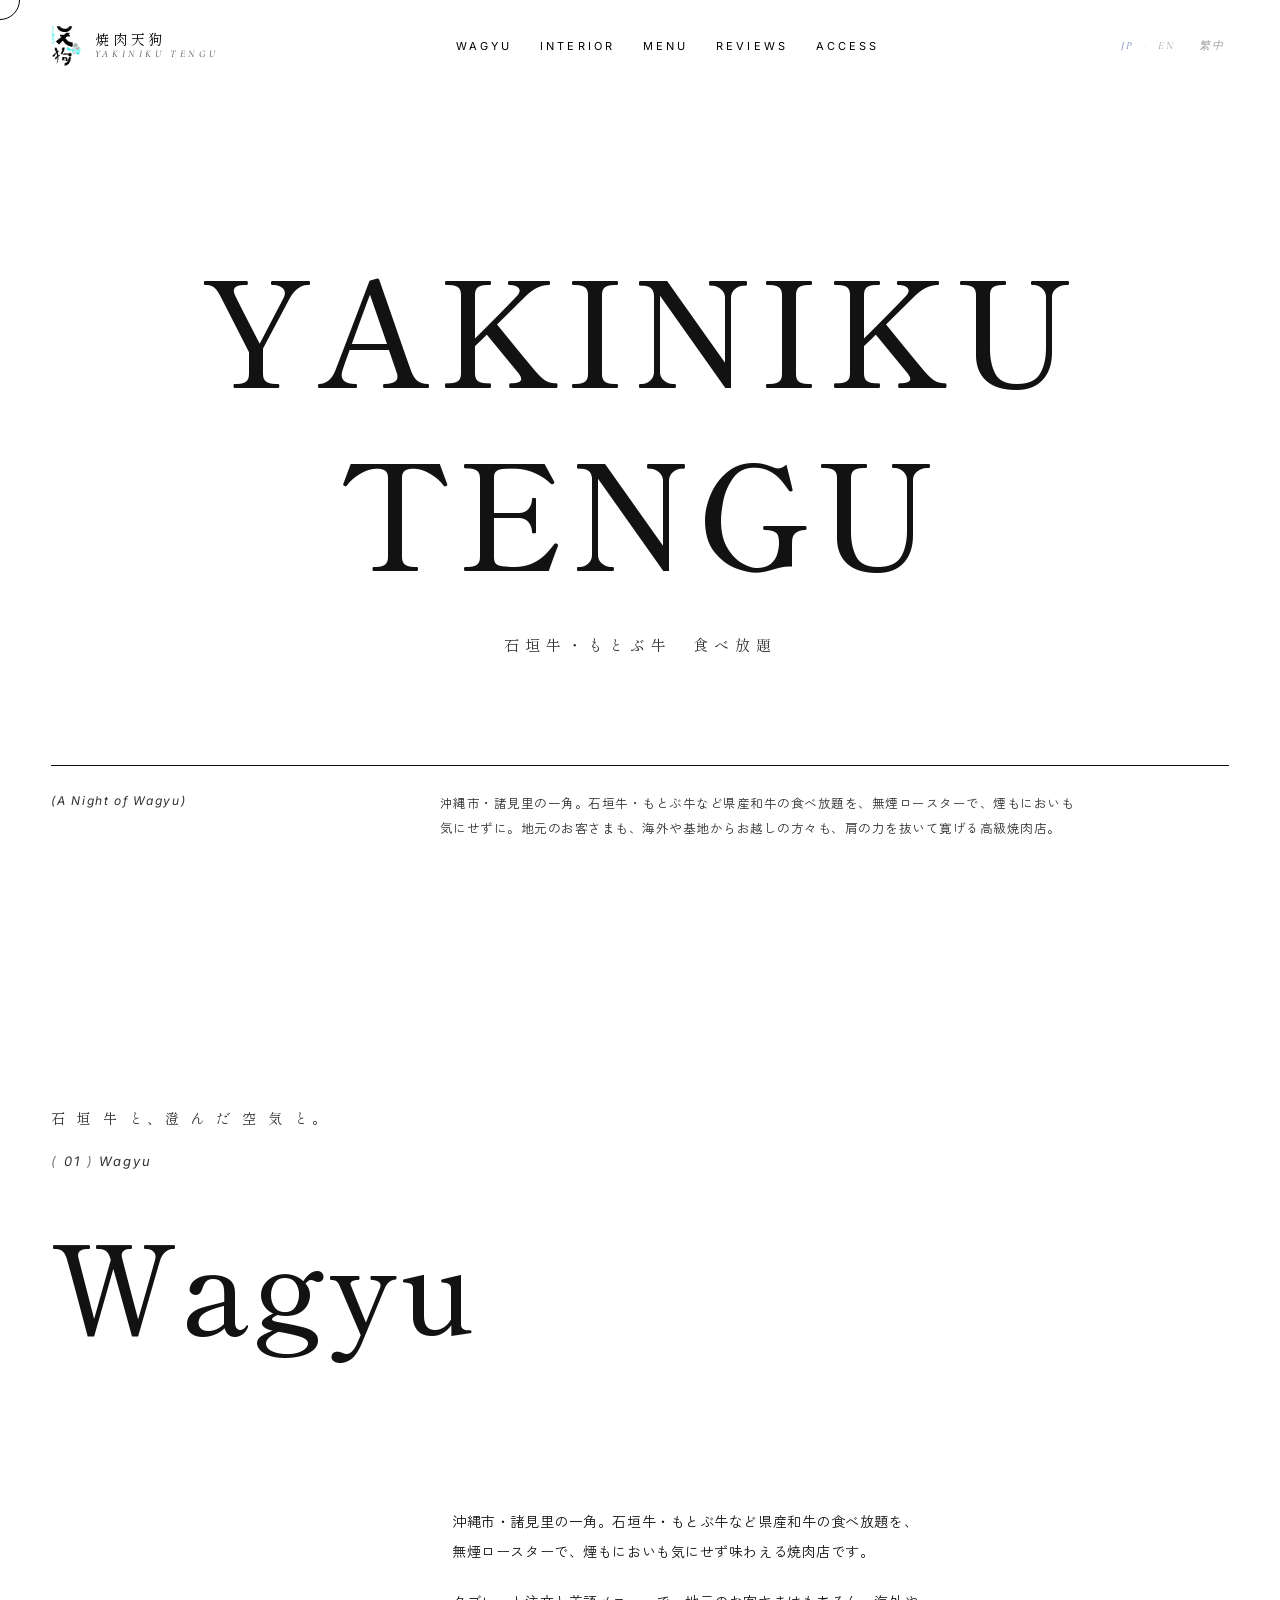
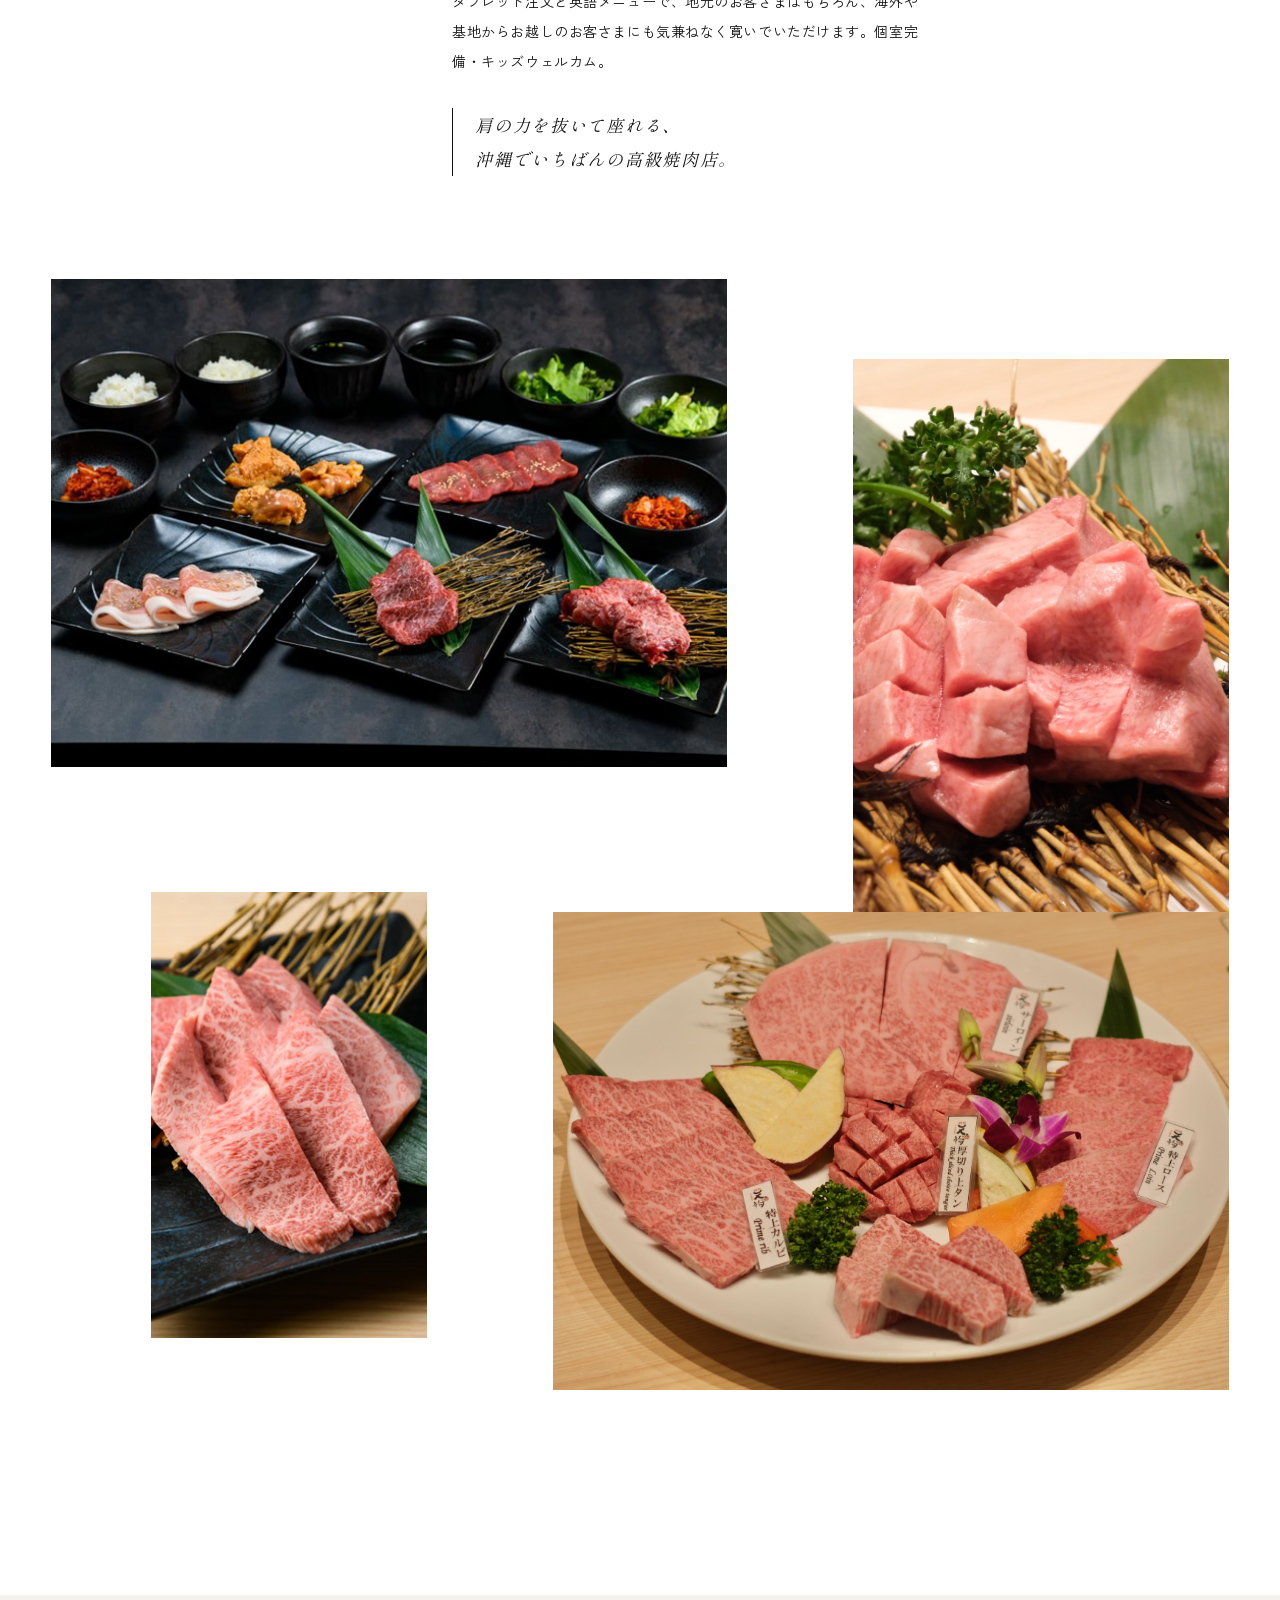
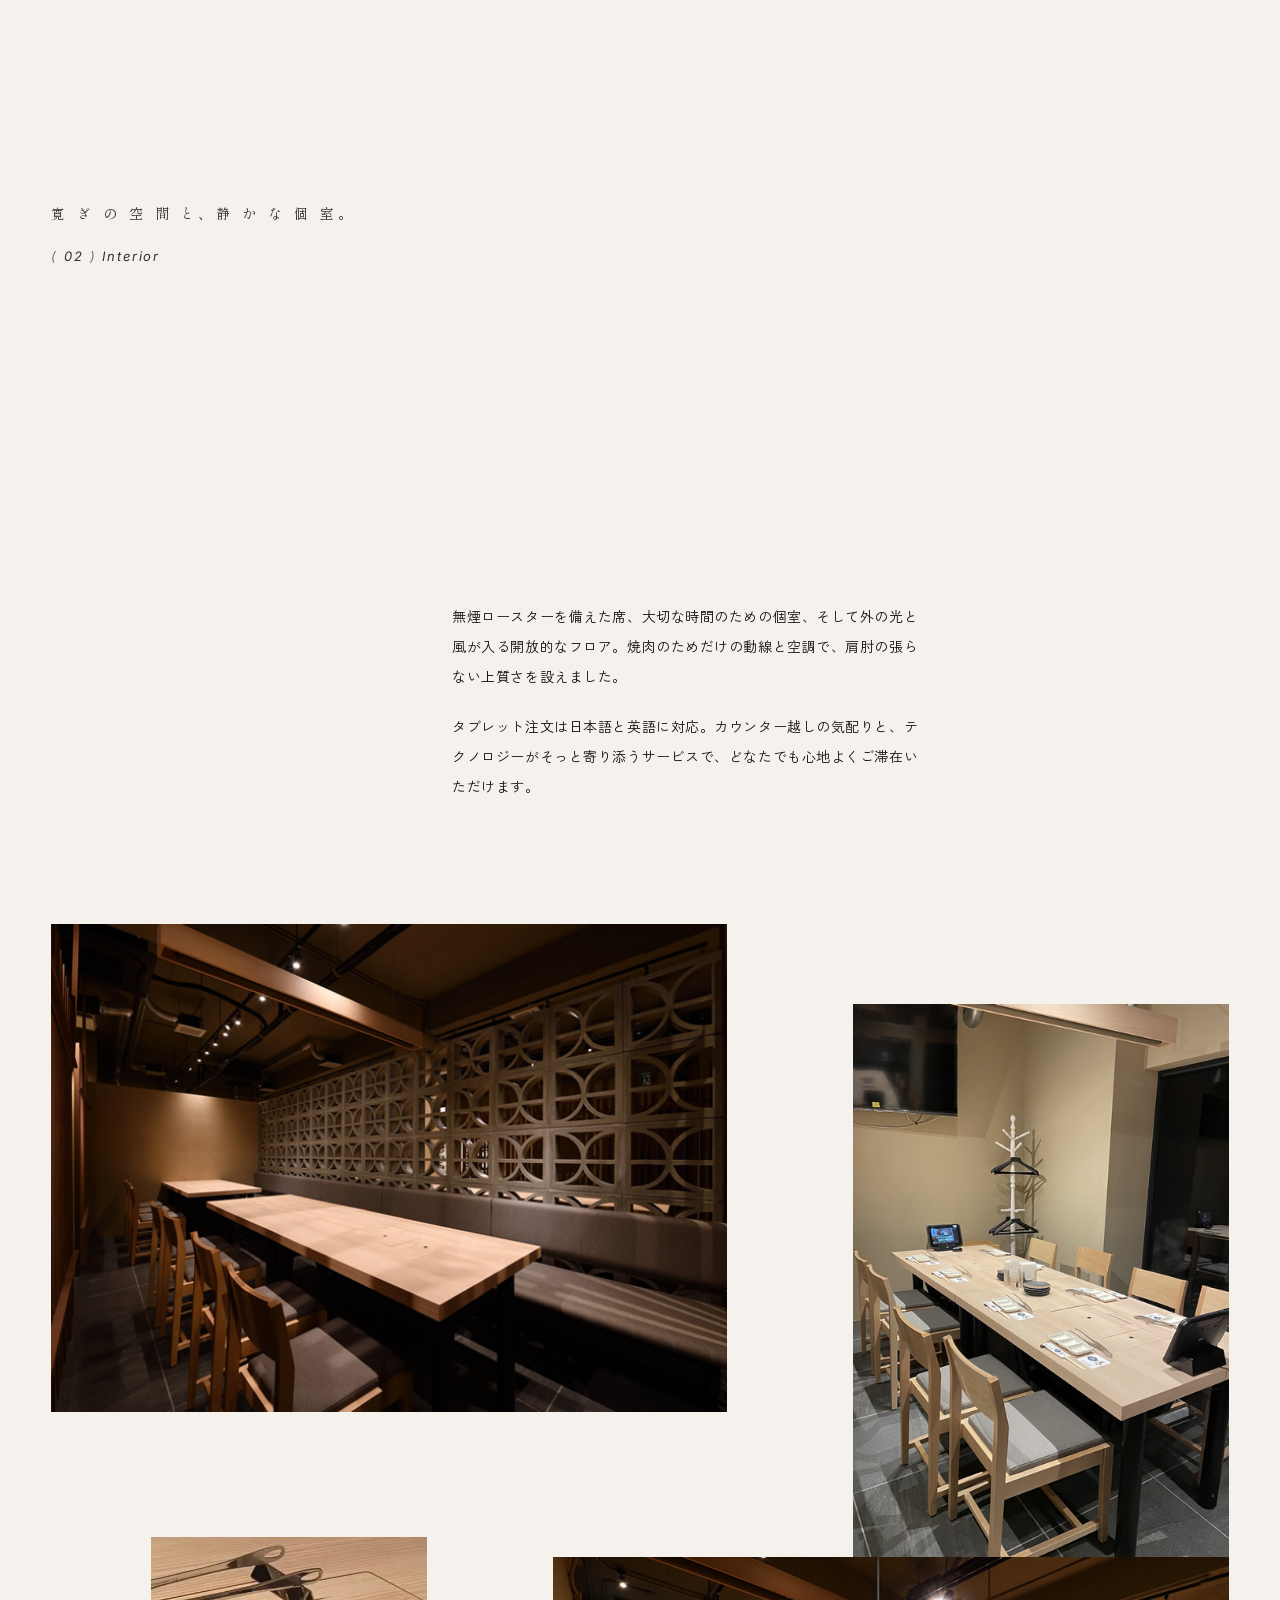
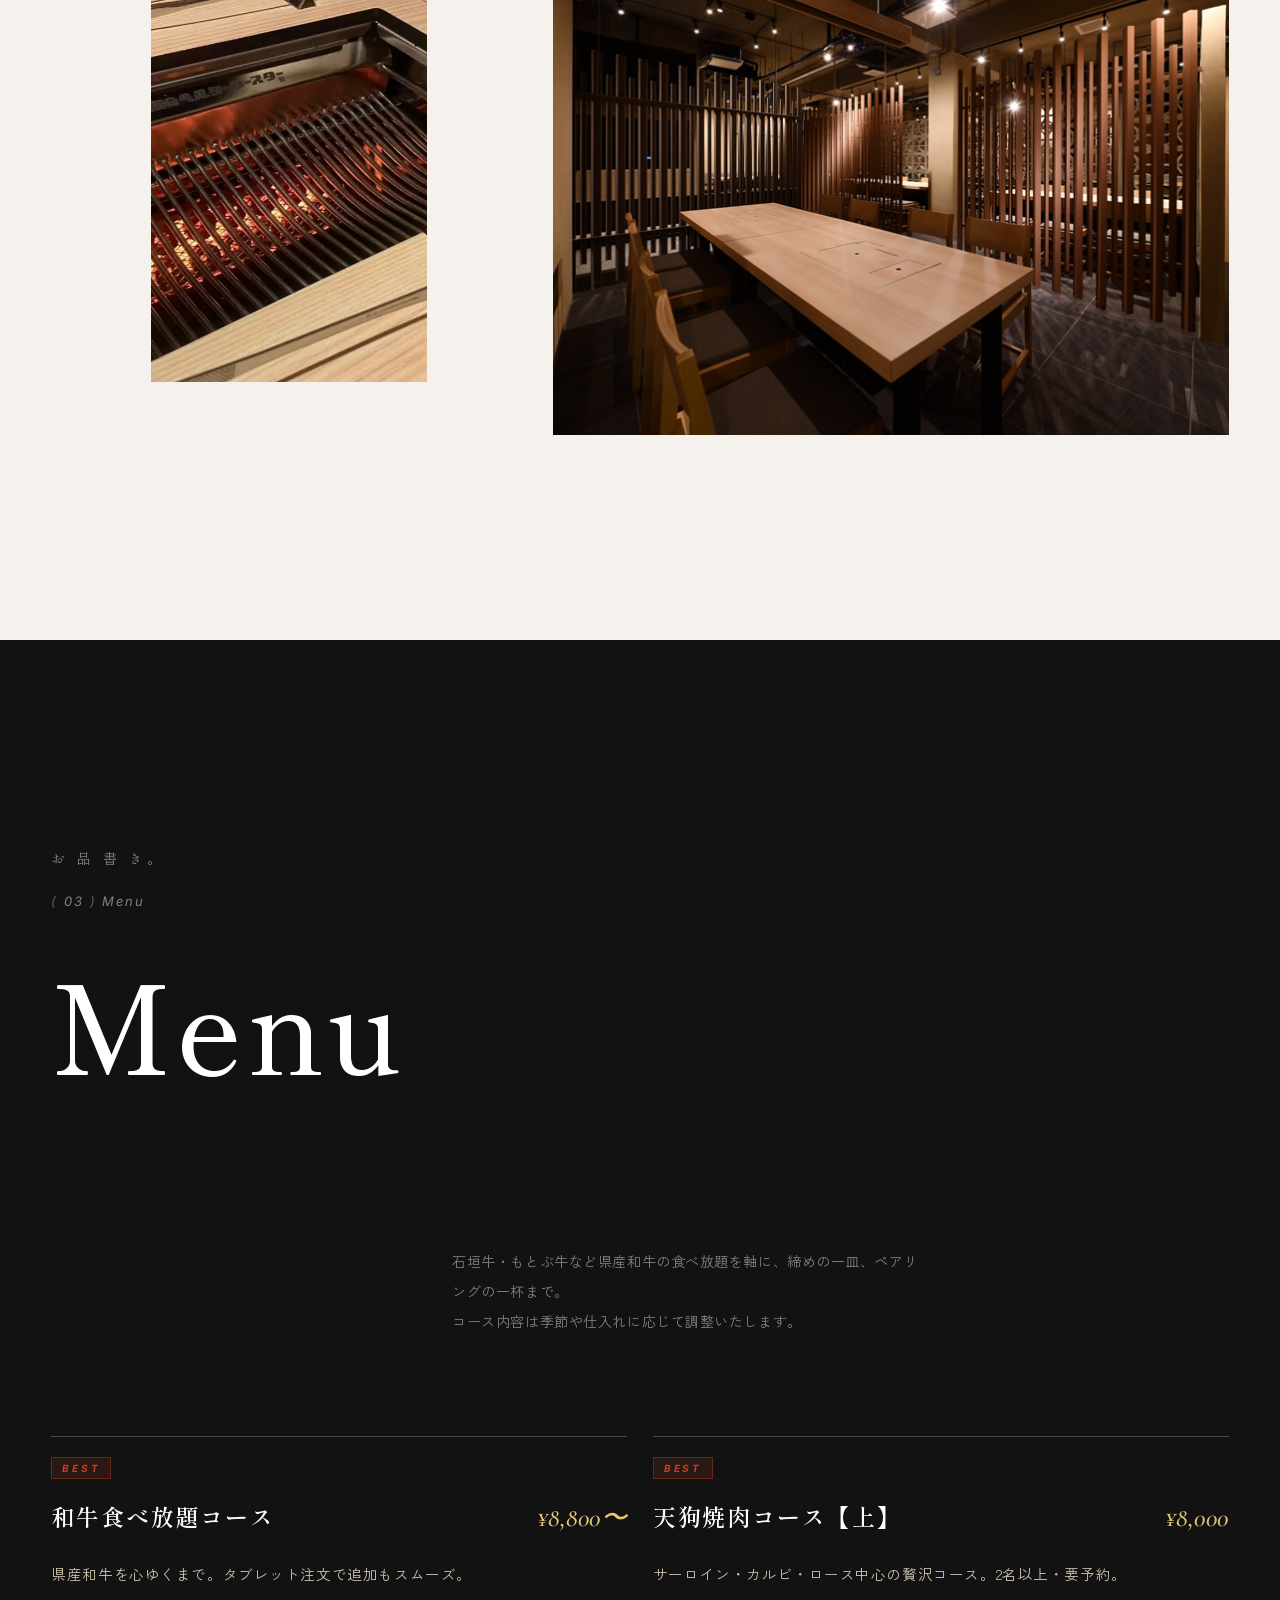
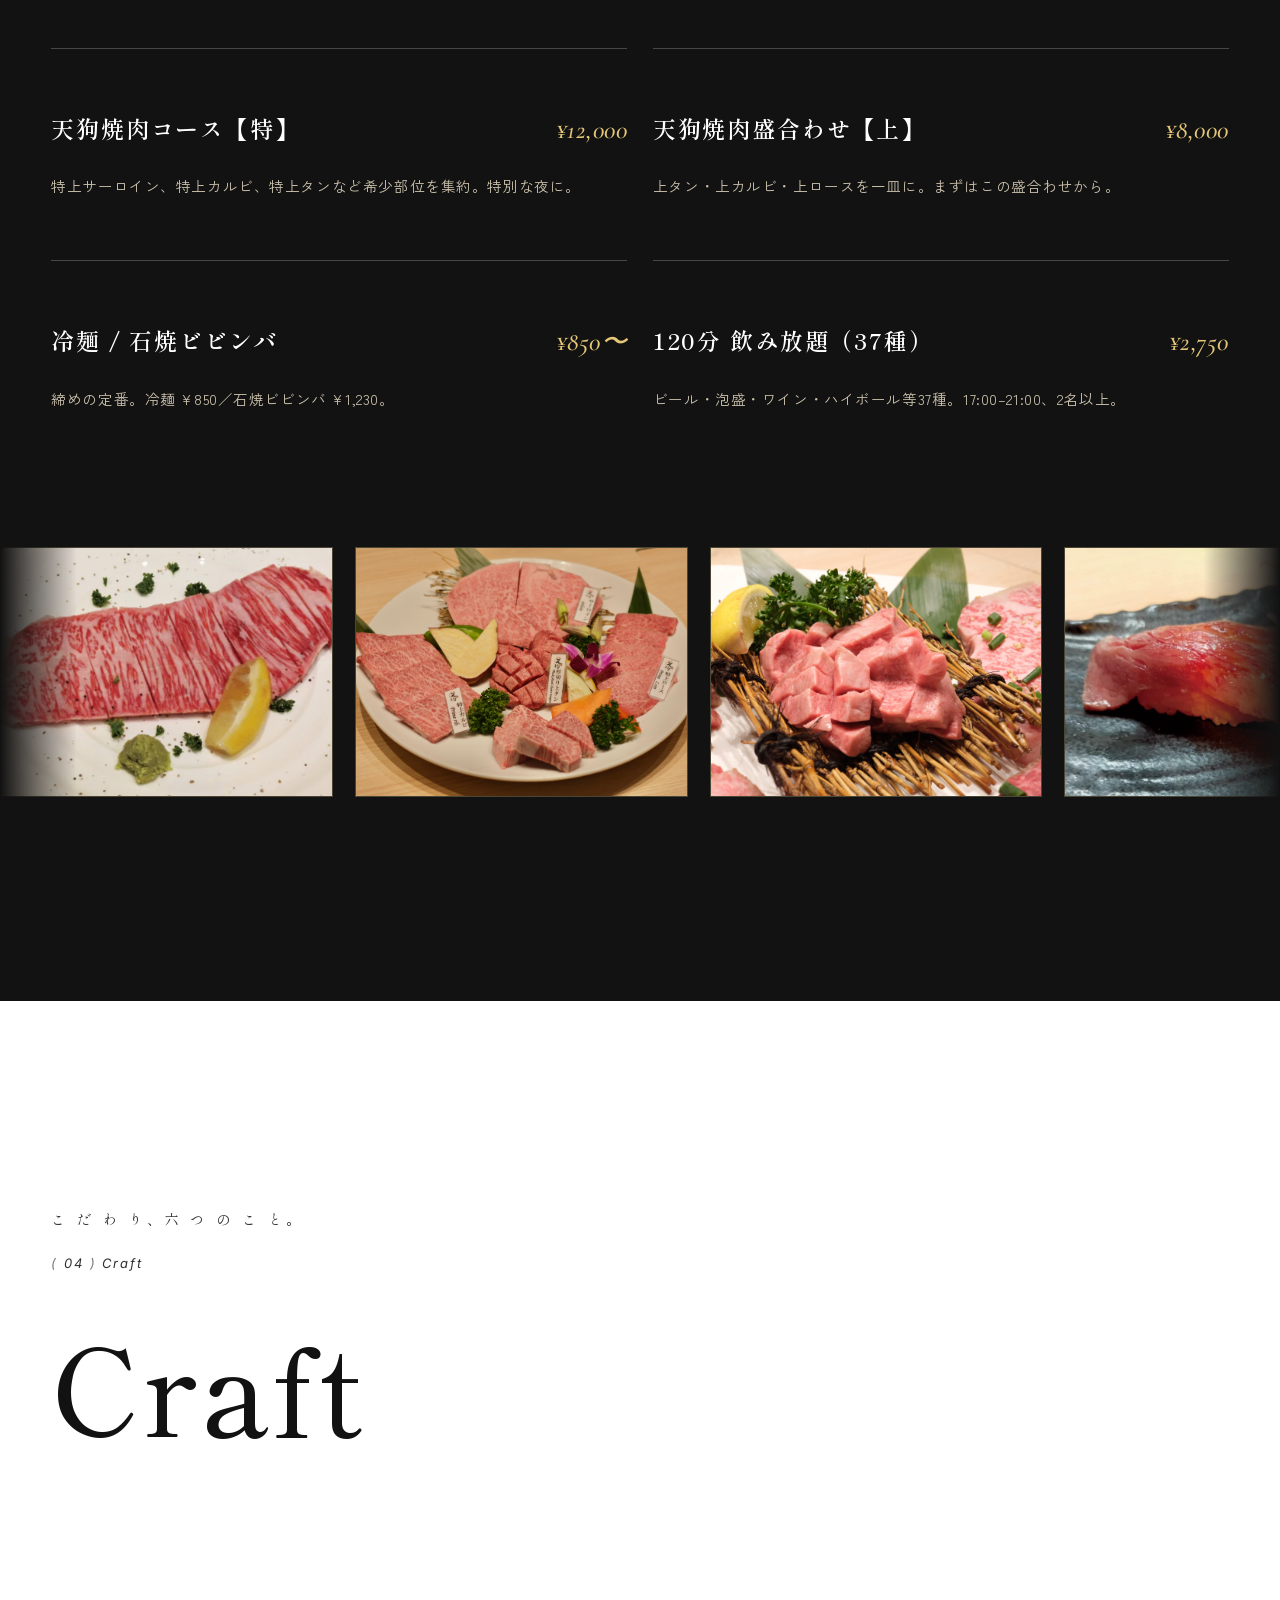
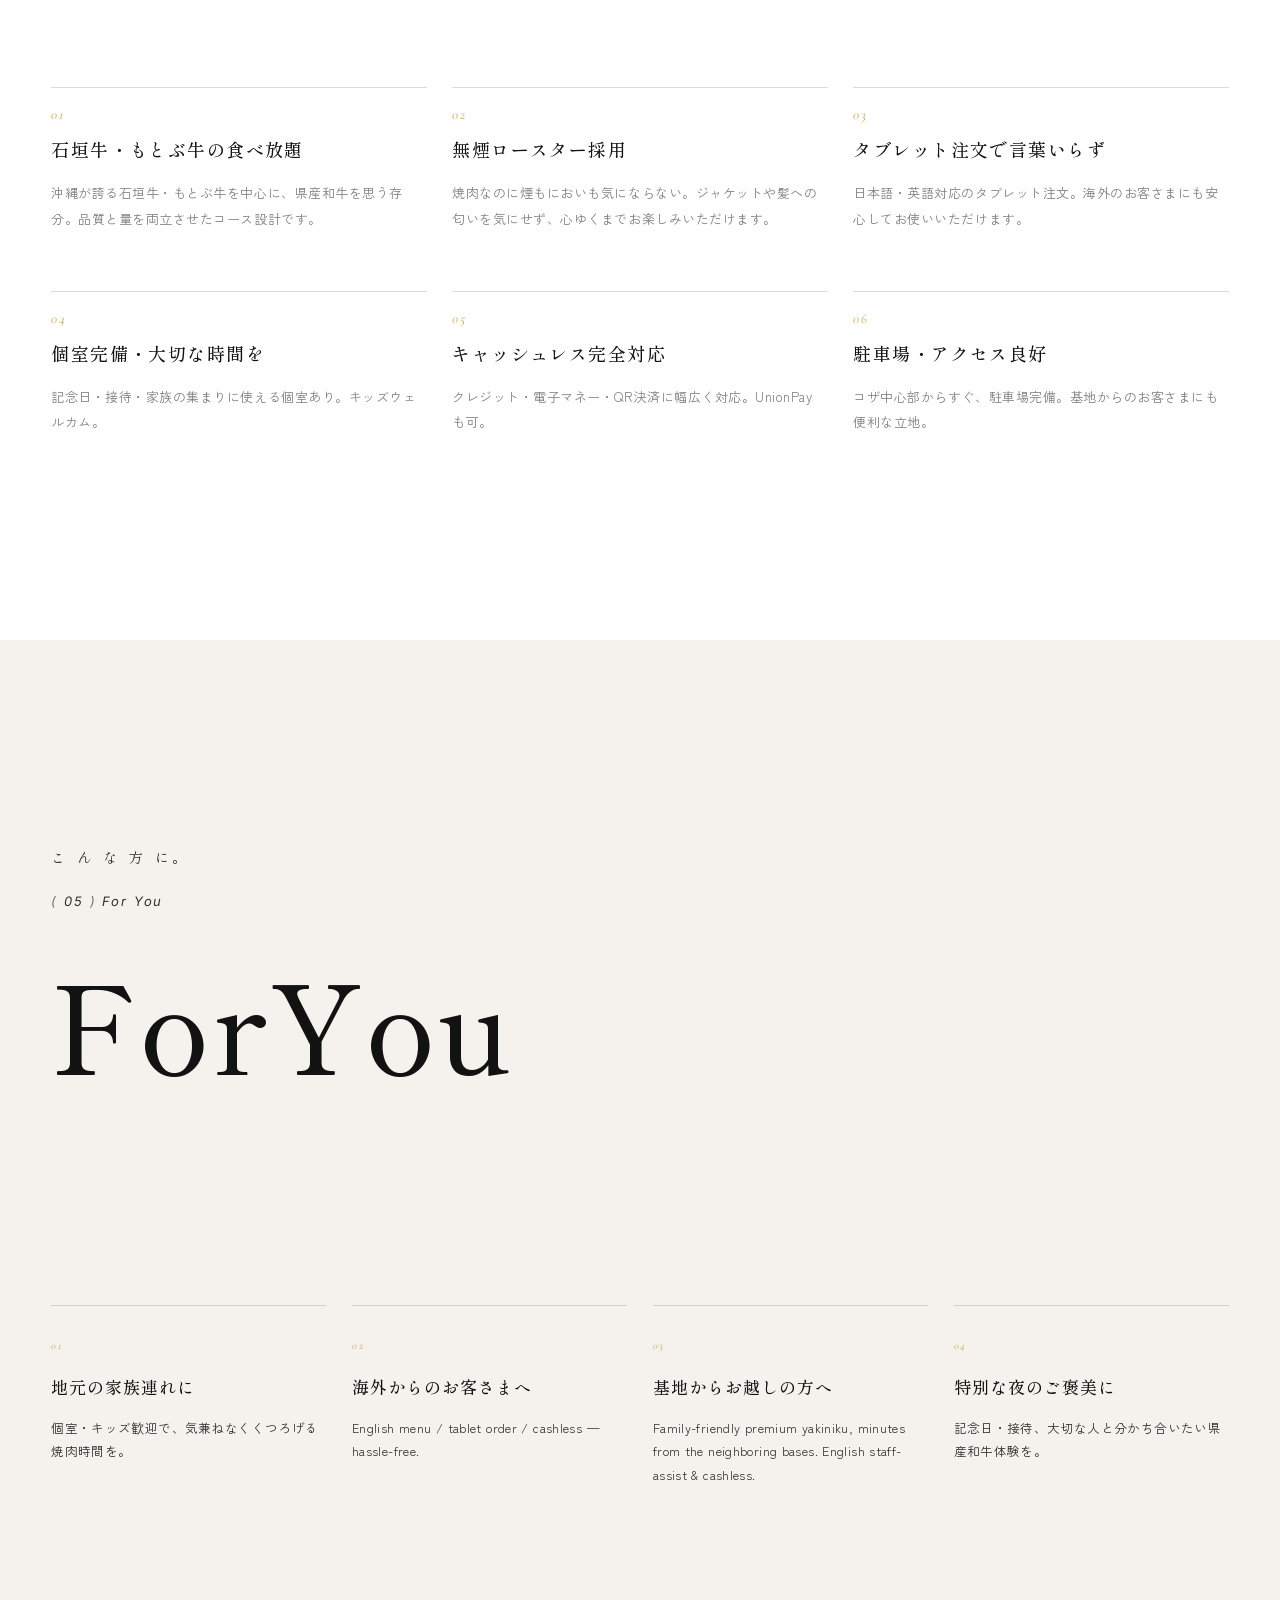
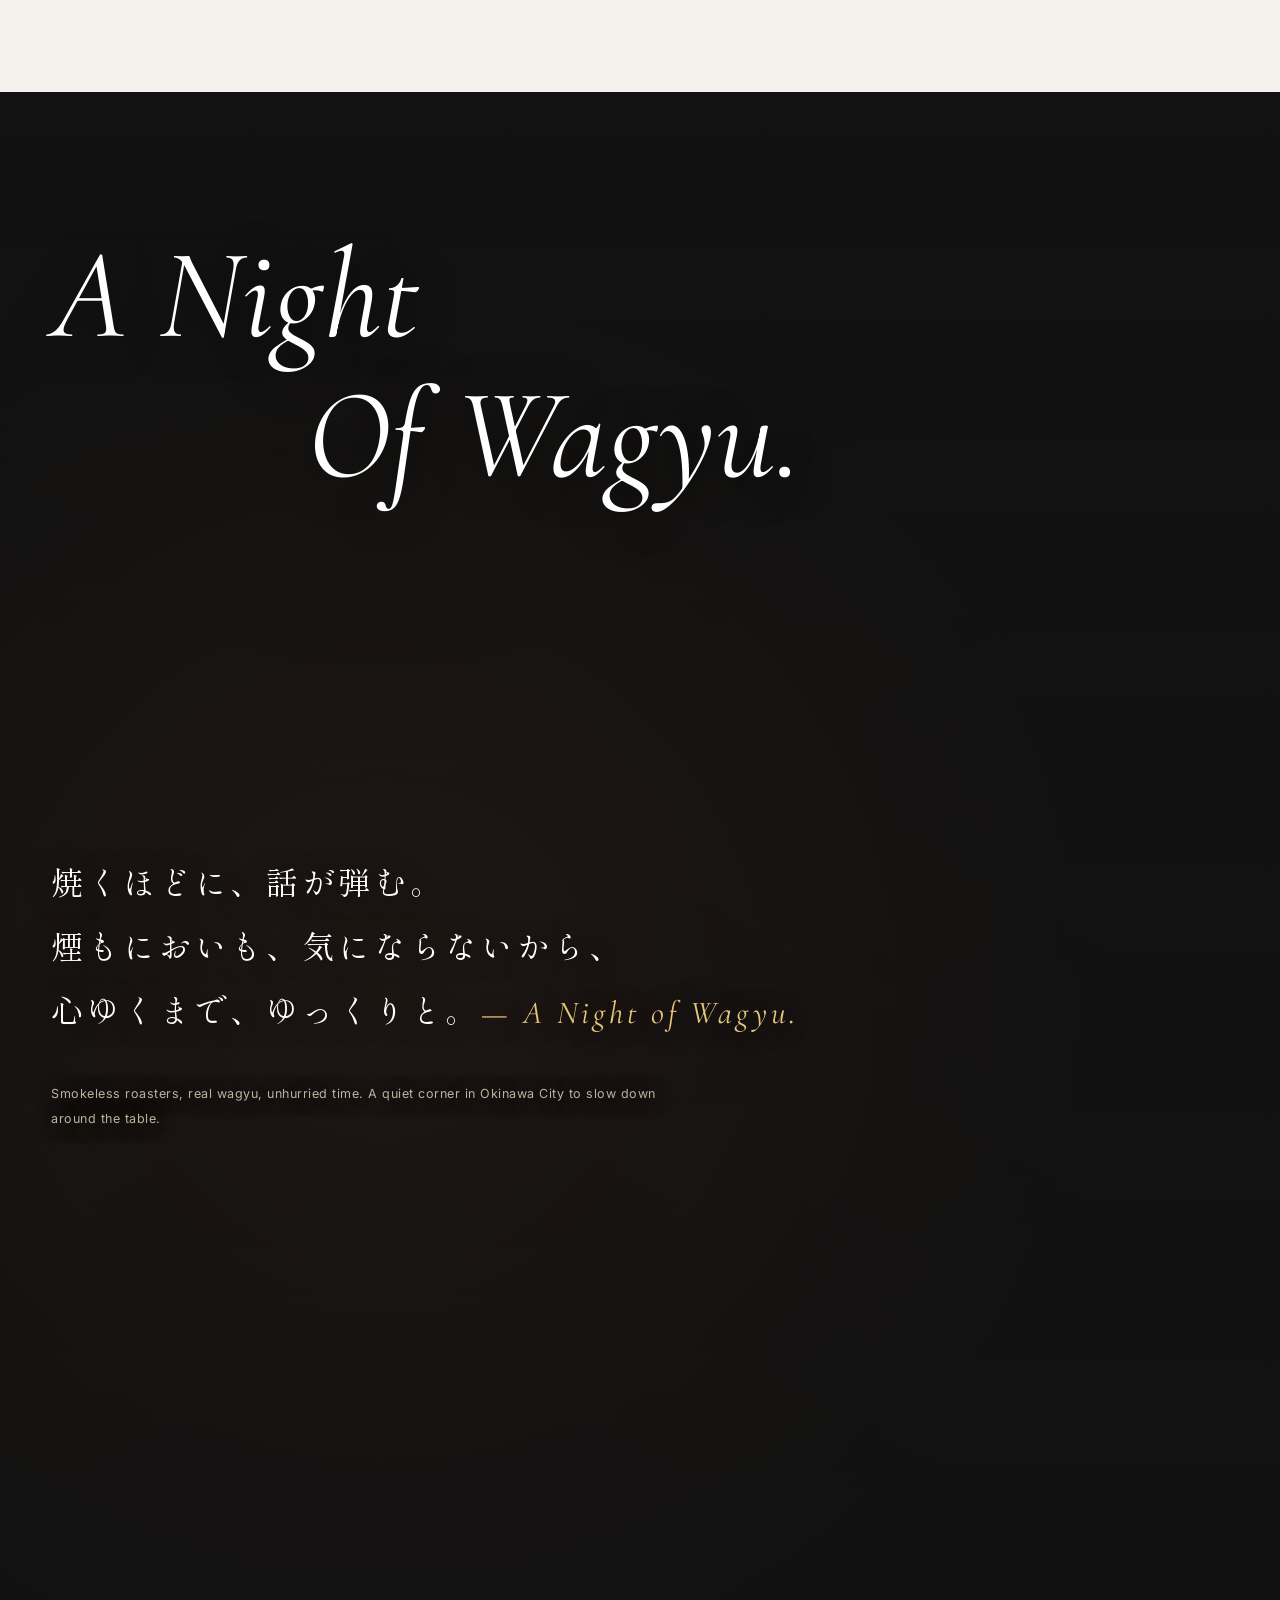
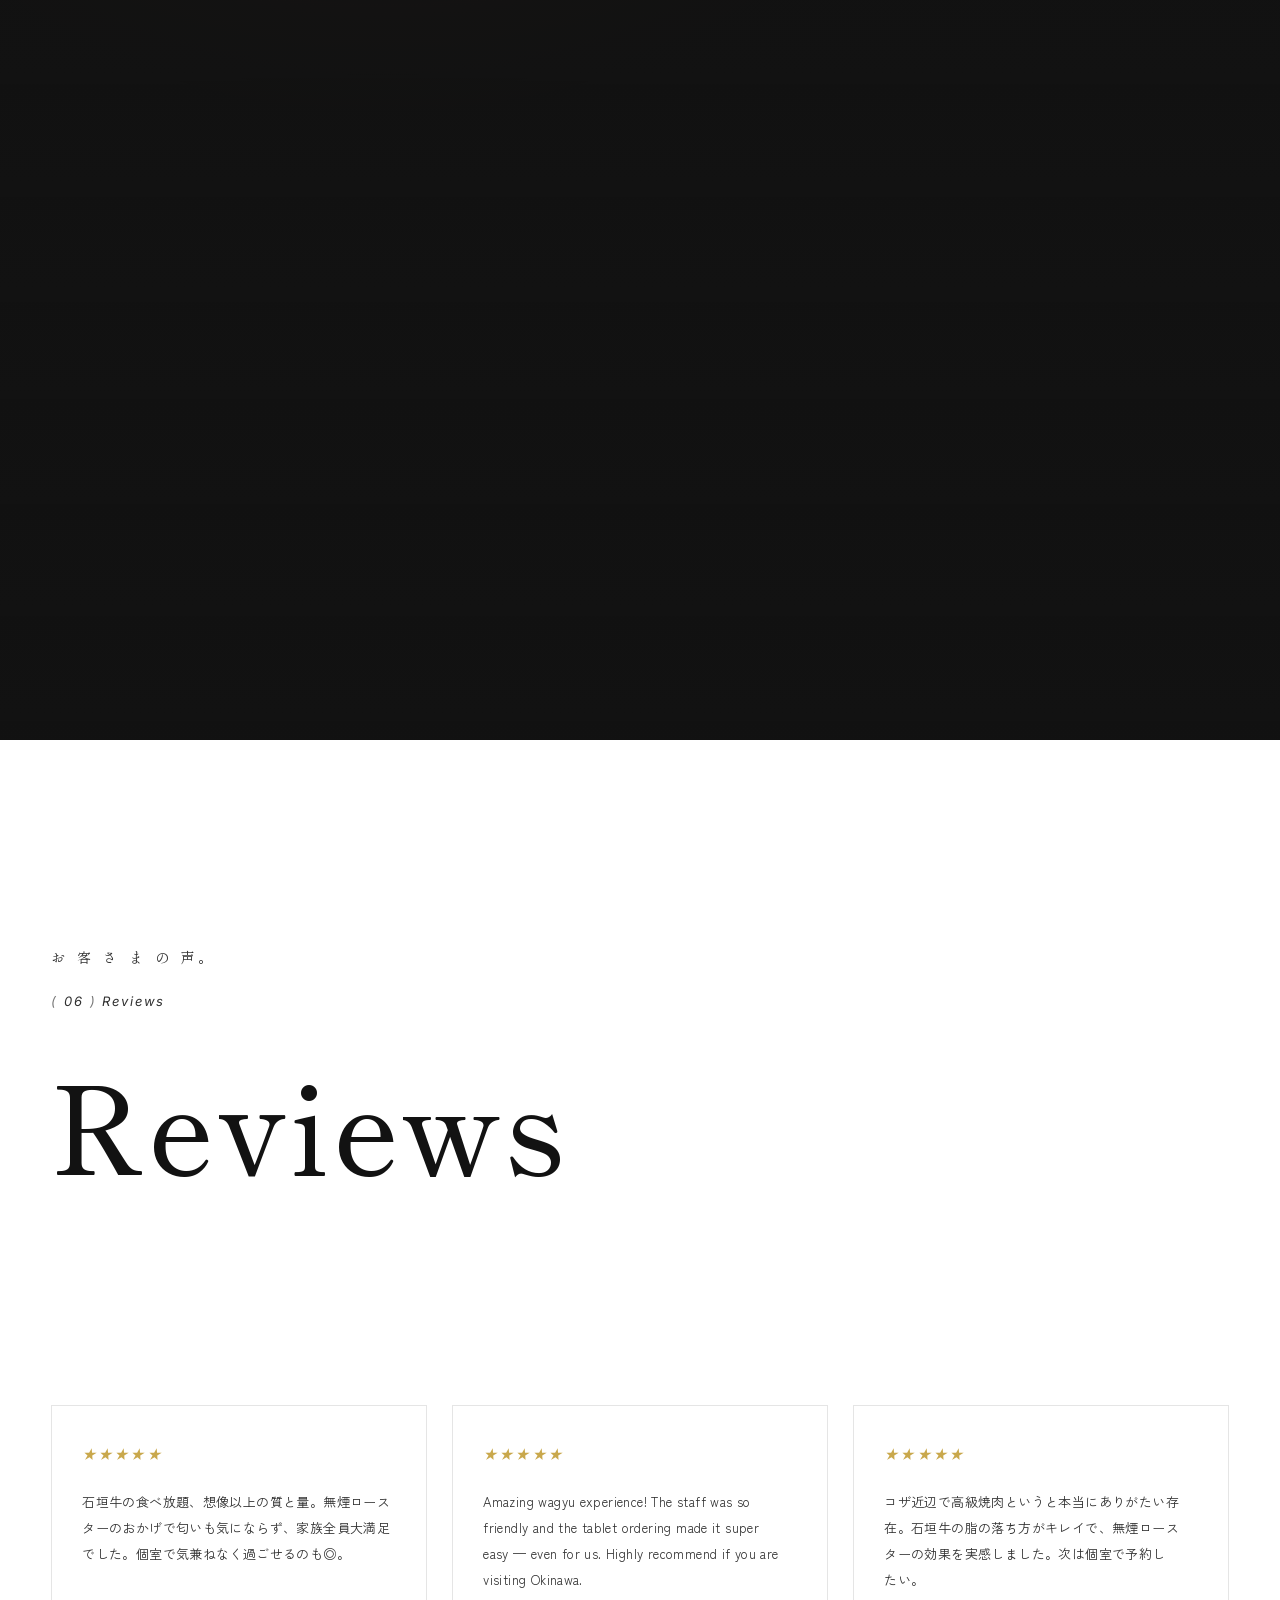
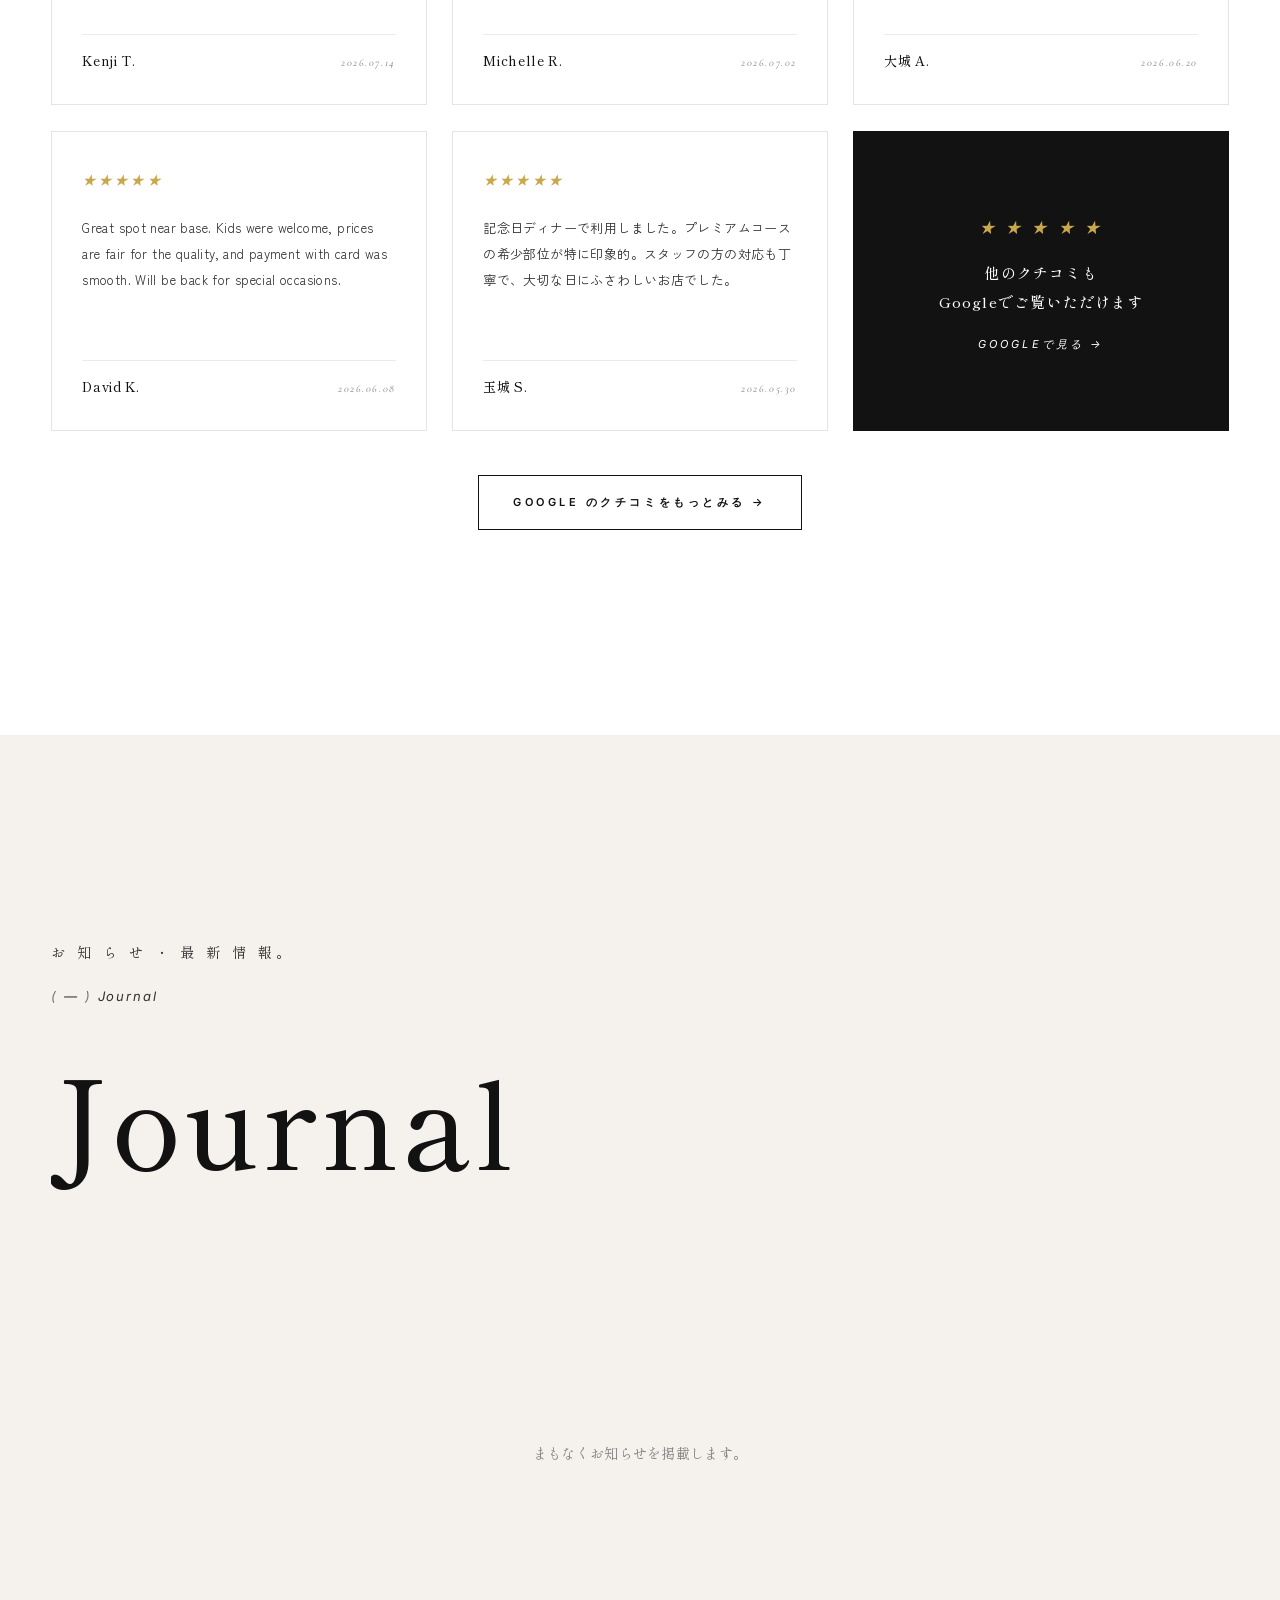
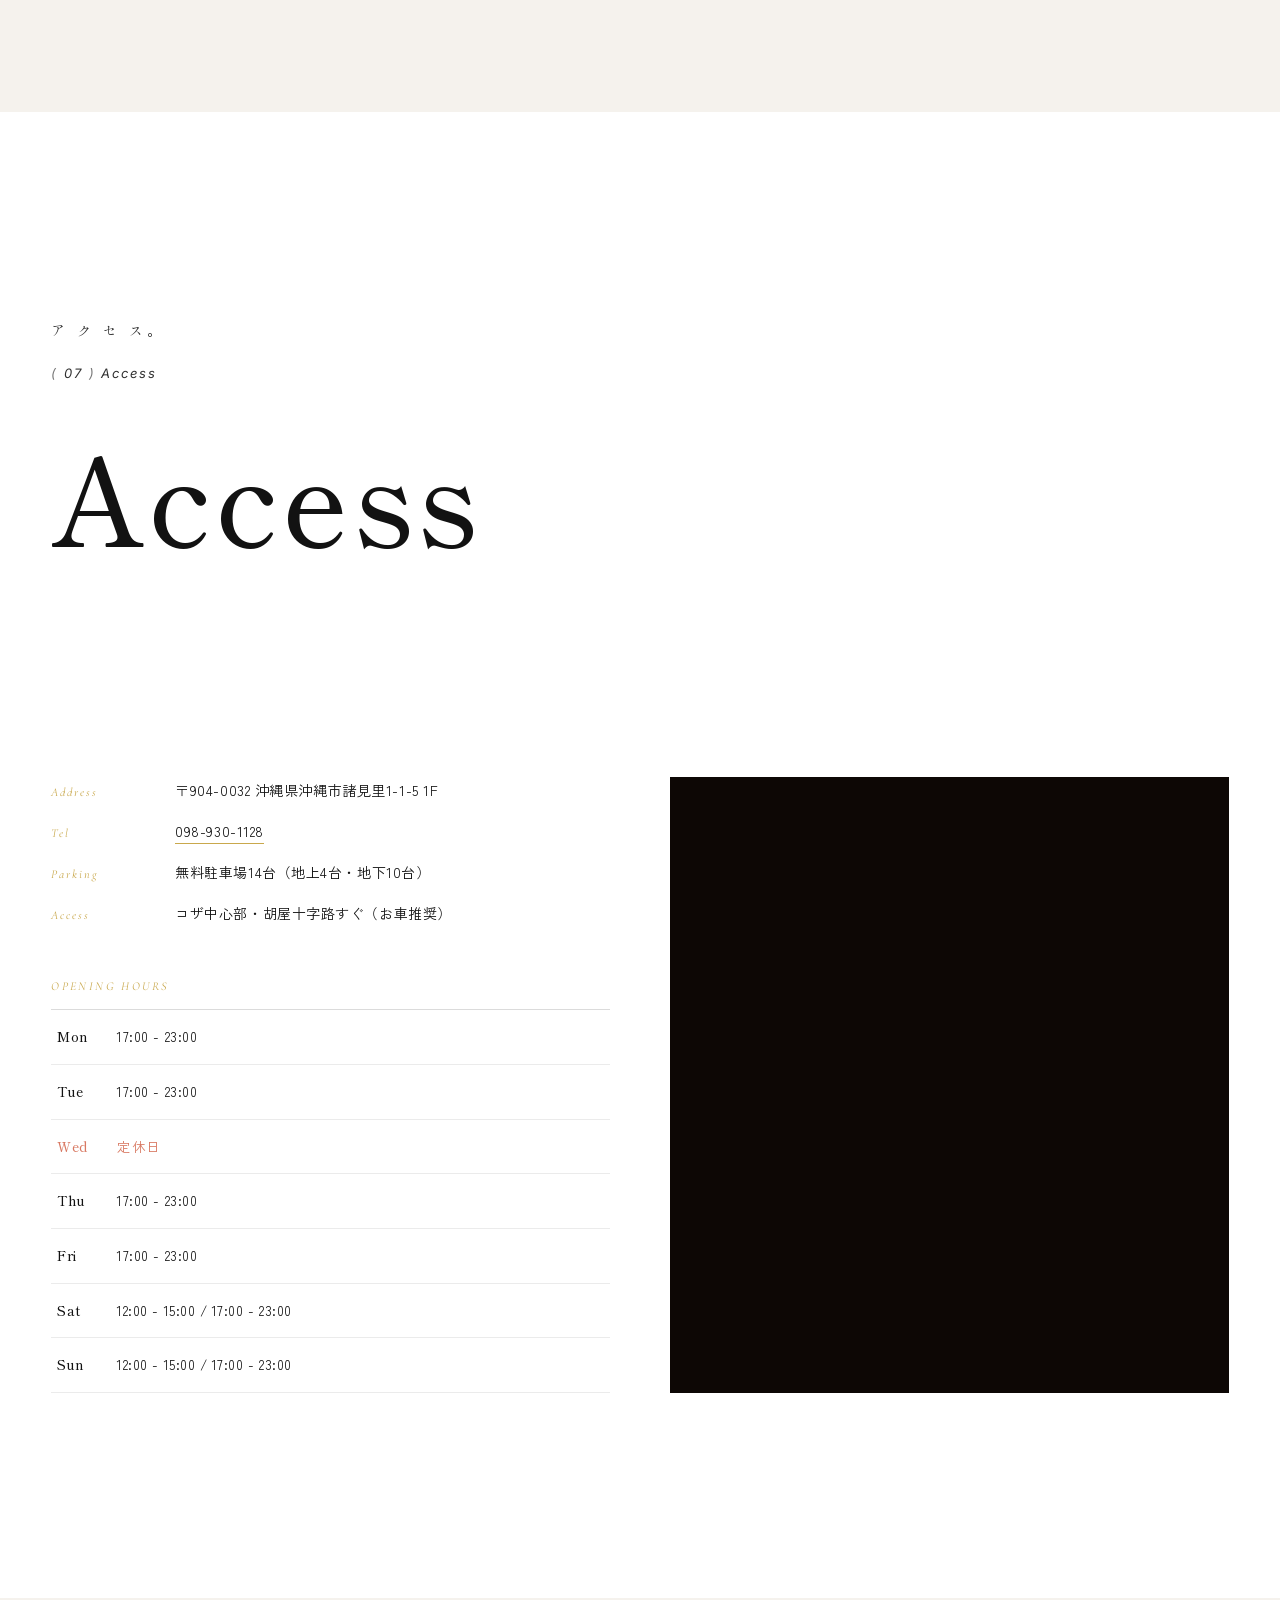
==== commit d5192d69: "JSON-LD: add AggregateRating (★4.3 / 160 reviews) to all 3 language pages" ====
--- a/index.html
+++ b/index.html
@@ -74,6 +74,13 @@
       ],
       "acceptsReservations": "True",
       "hasMenu": { "@id": "https://yakiniku-tengu.search-mania.net/#menu" },
+      "aggregateRating": {
+        "@type": "AggregateRating",
+        "ratingValue": "4.3",
+        "reviewCount": "160",
+        "bestRating": "5",
+        "worstRating": "1"
+      },
       "amenityFeature": [
         {"@type":"LocationFeatureSpecification","name":"Smokeless roasters","value":true},
         {"@type":"LocationFeatureSpecification","name":"Private rooms","value":true},
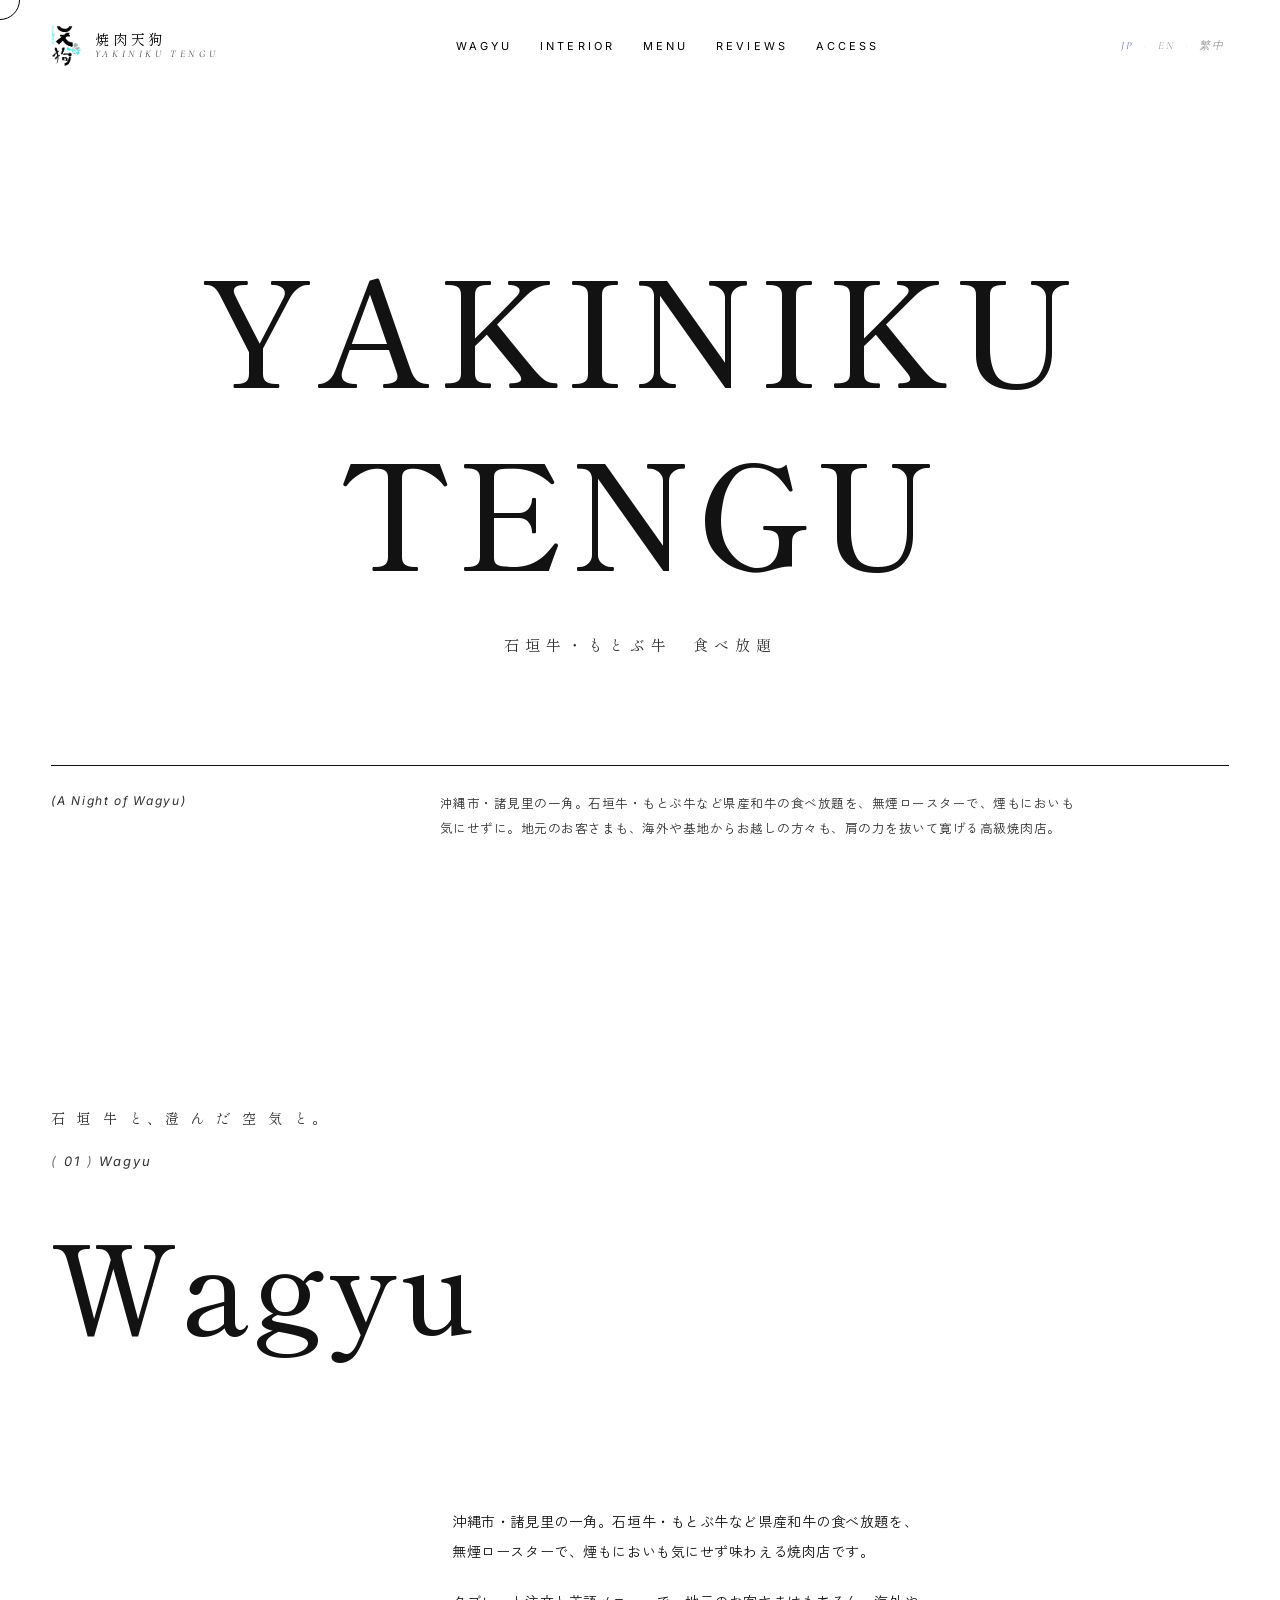
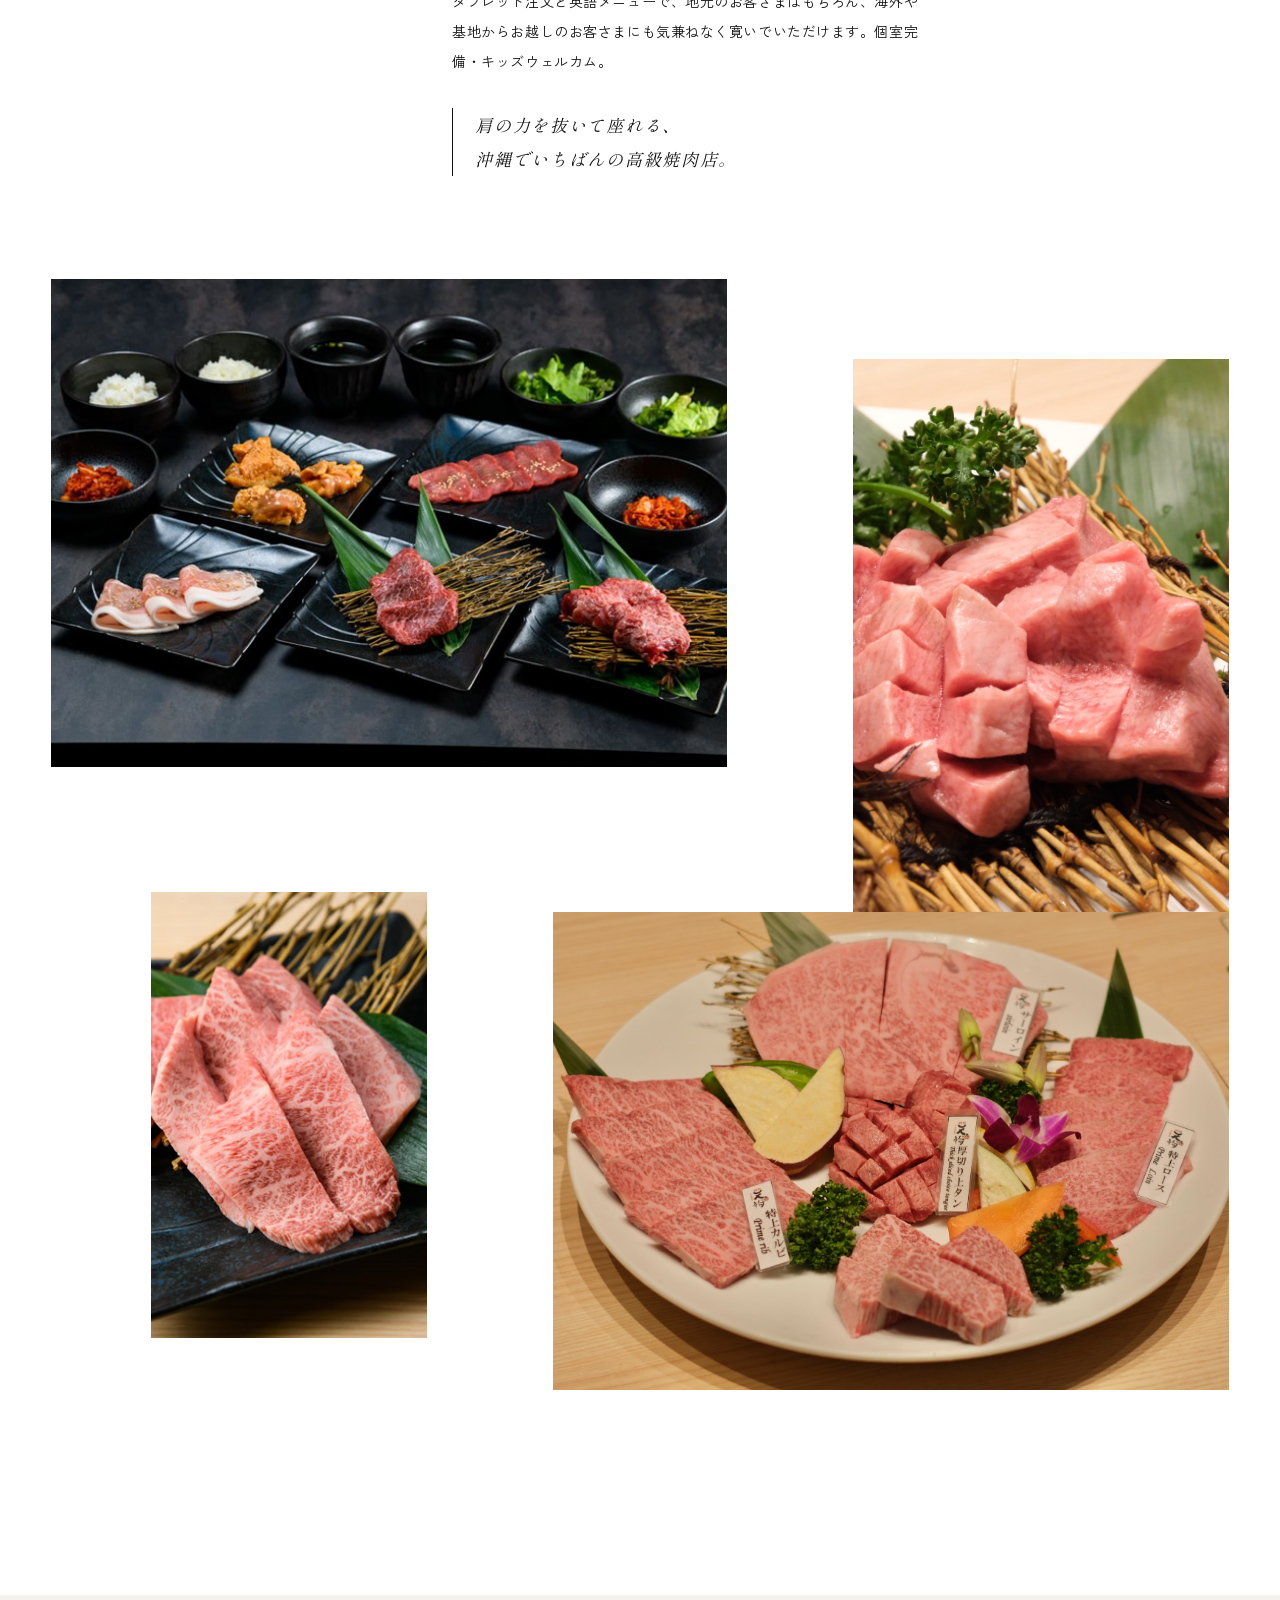
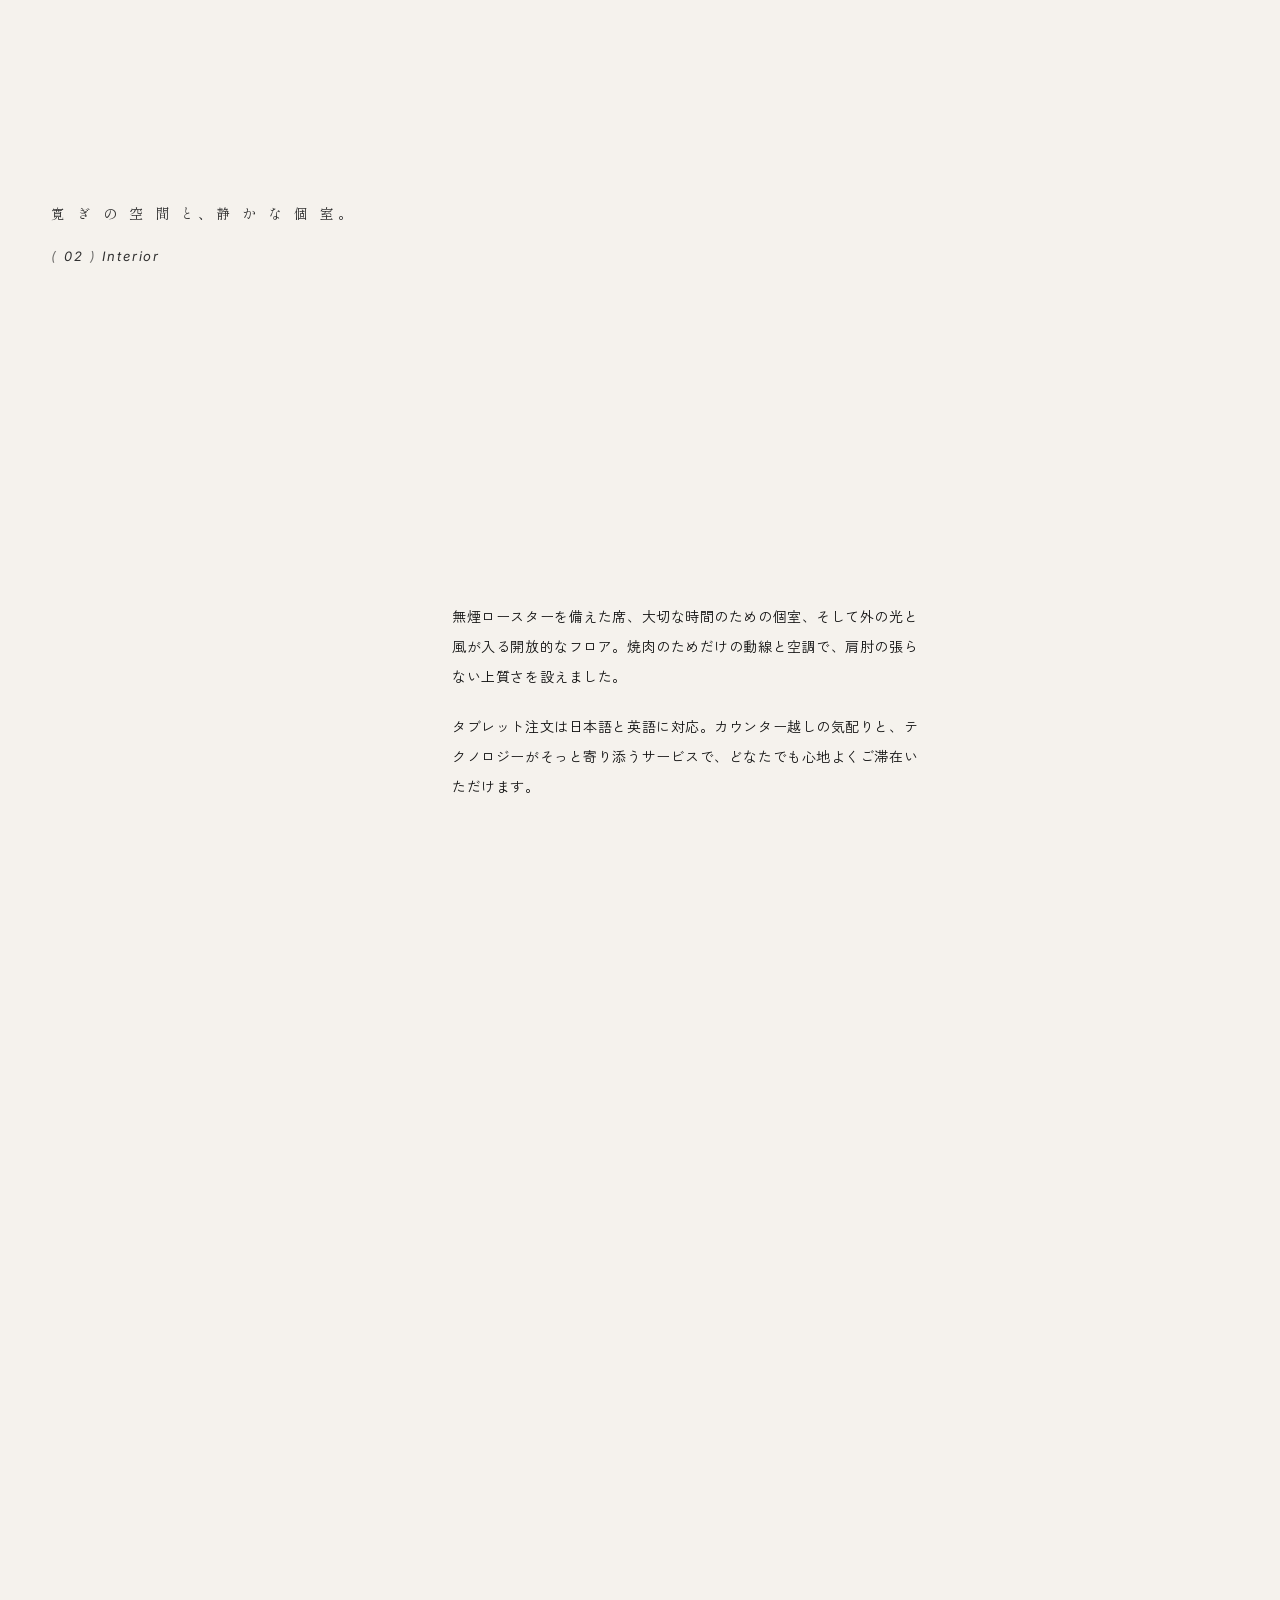
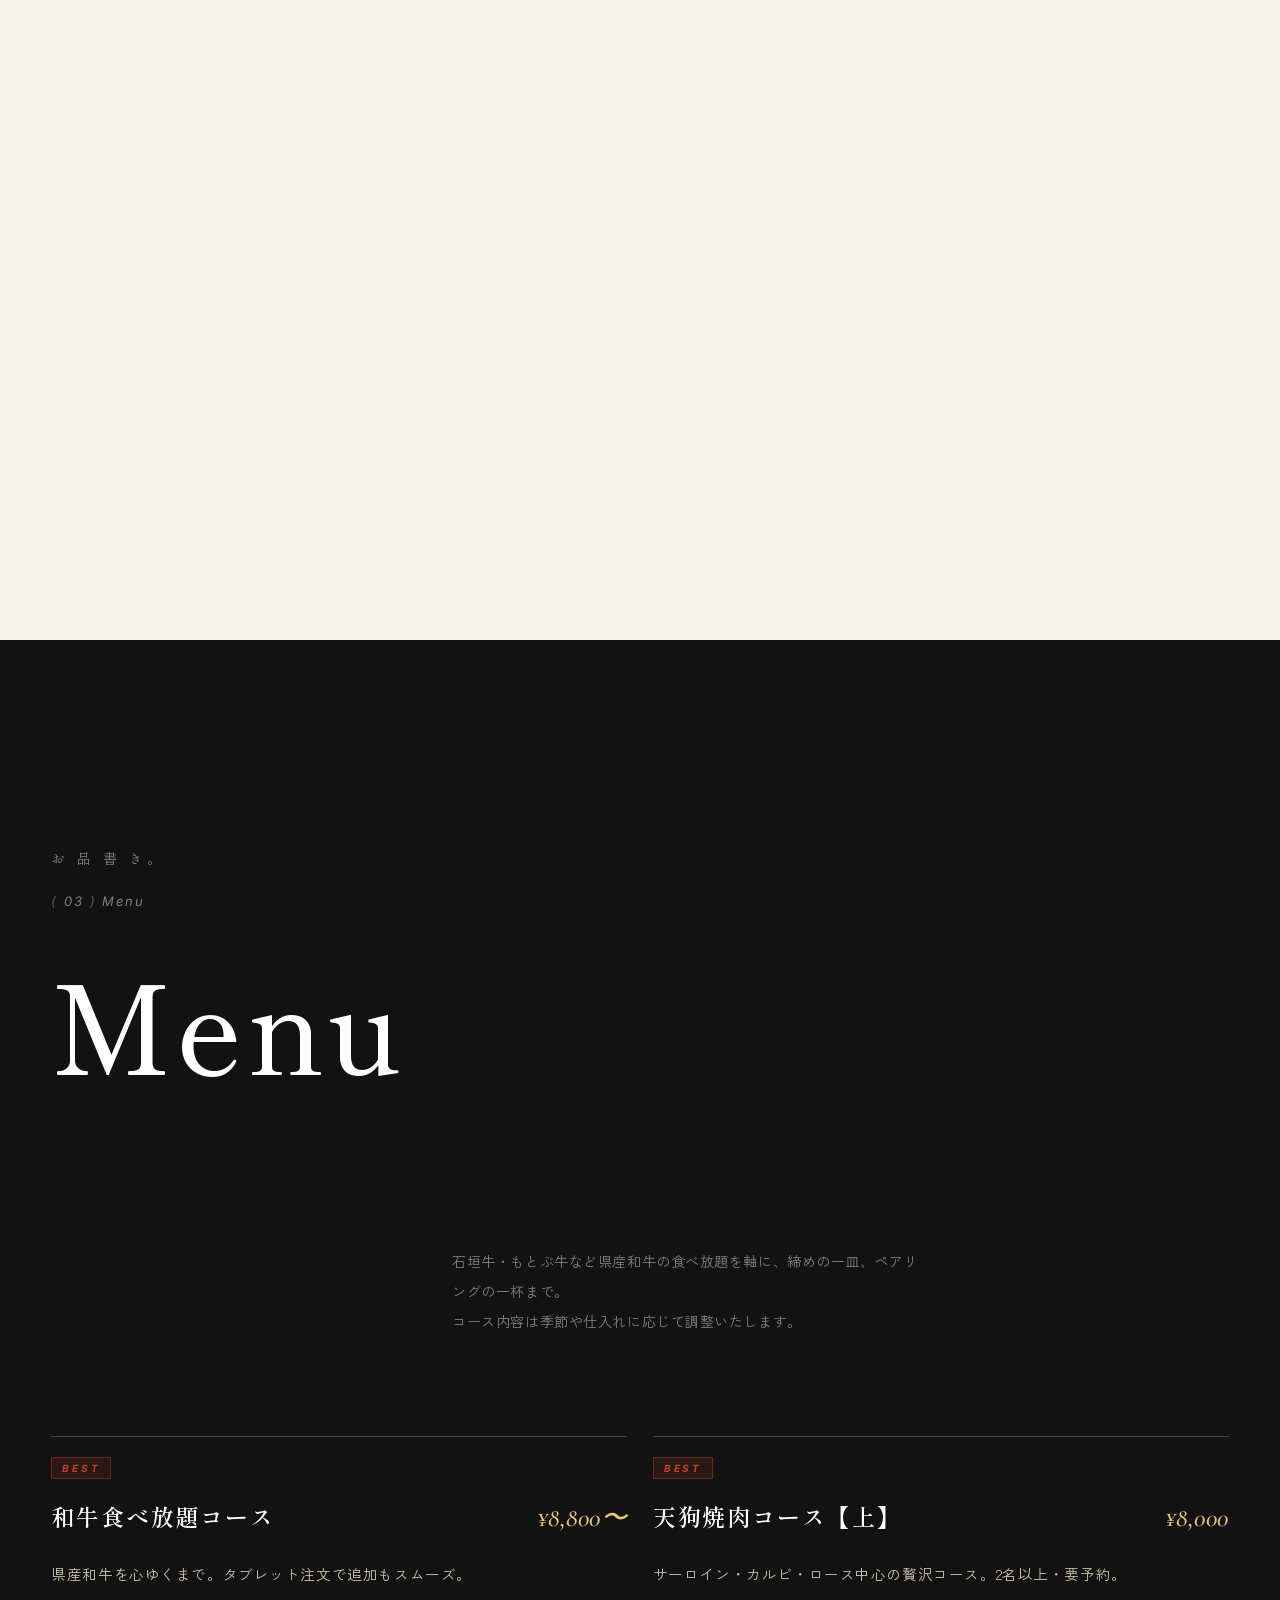
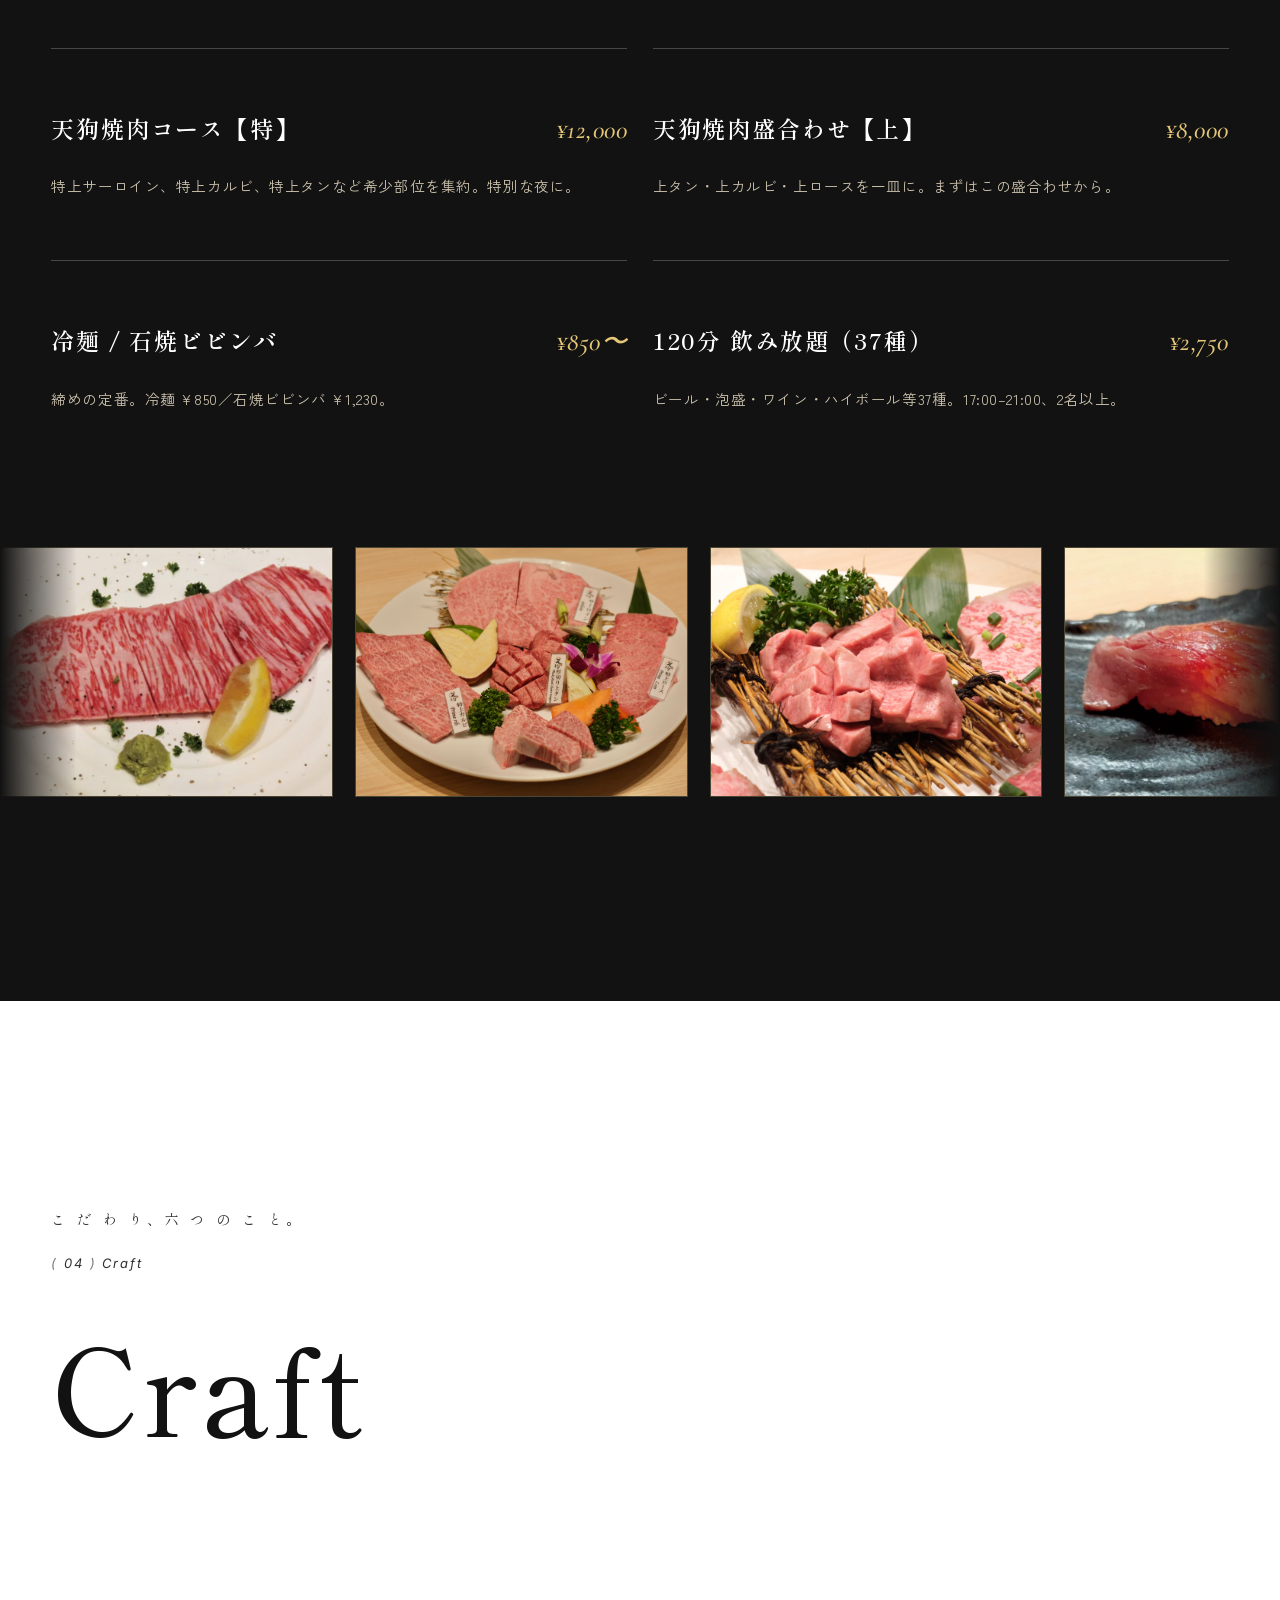
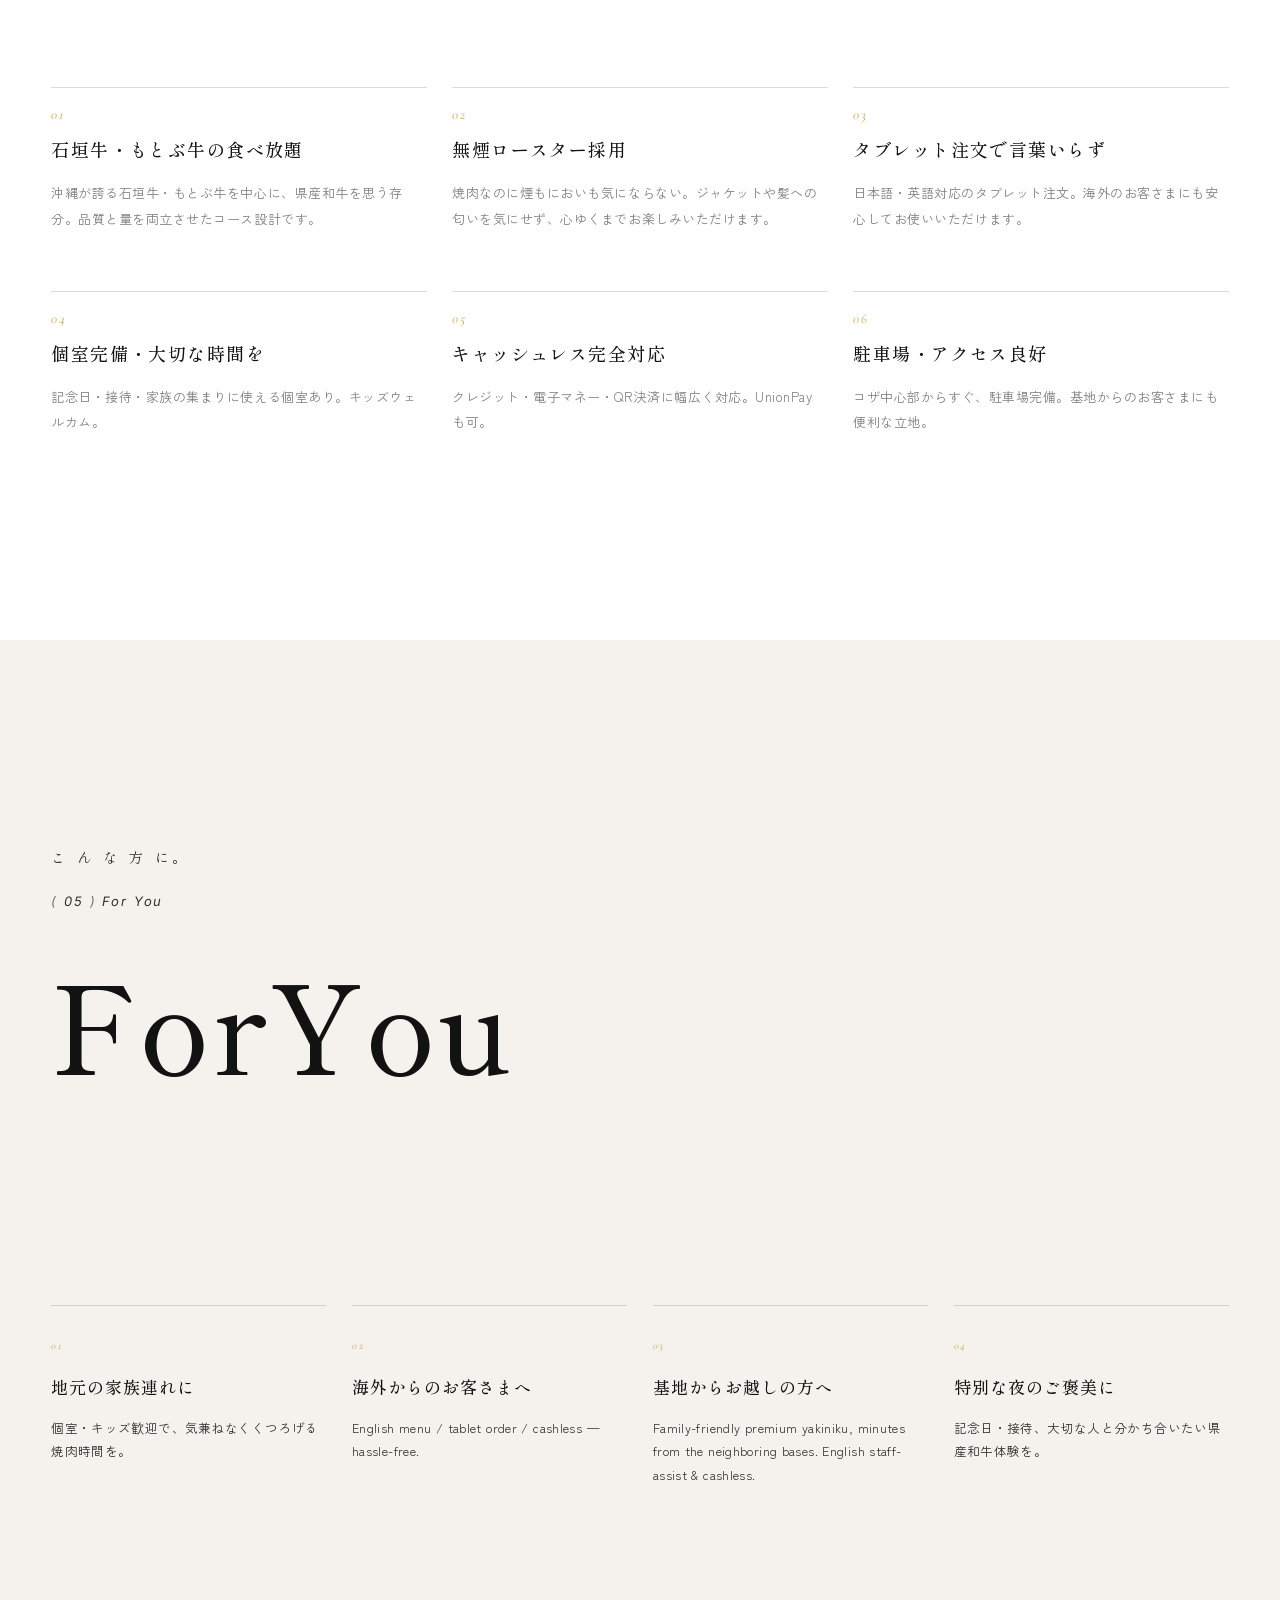
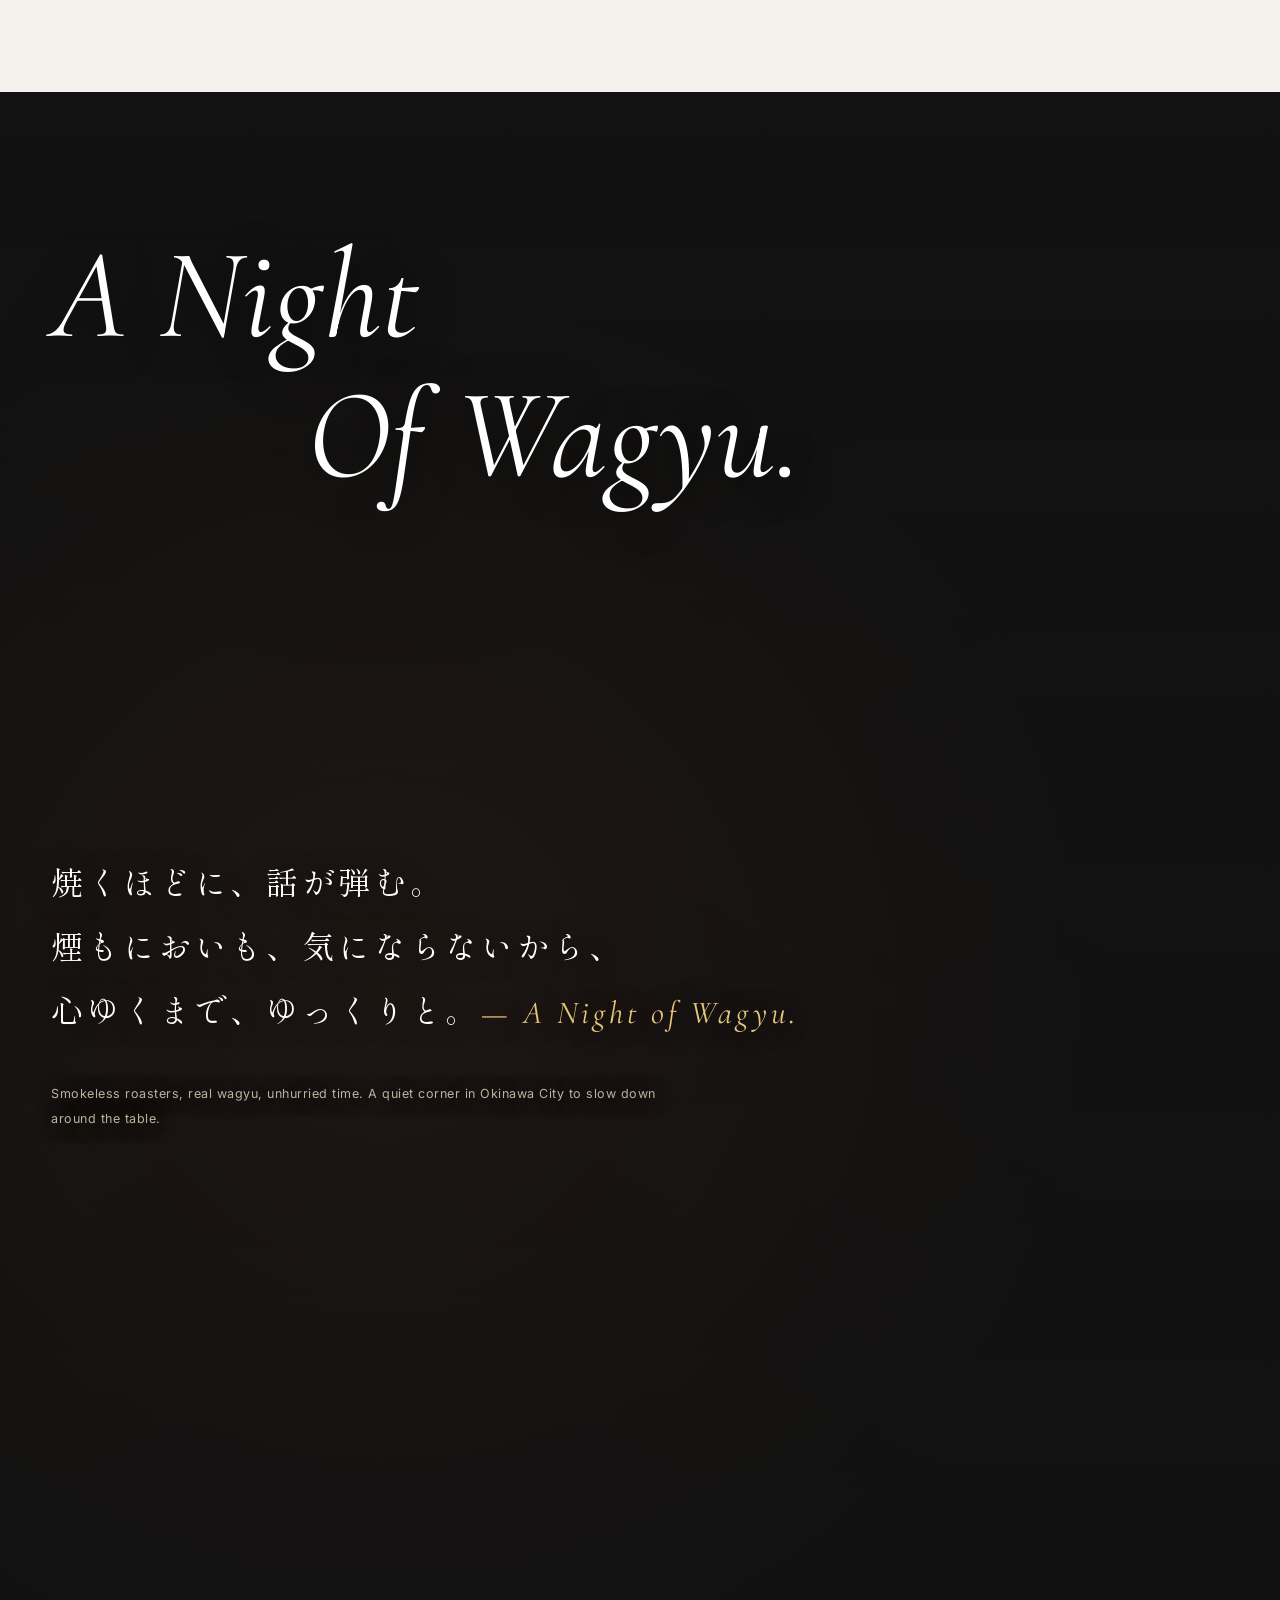
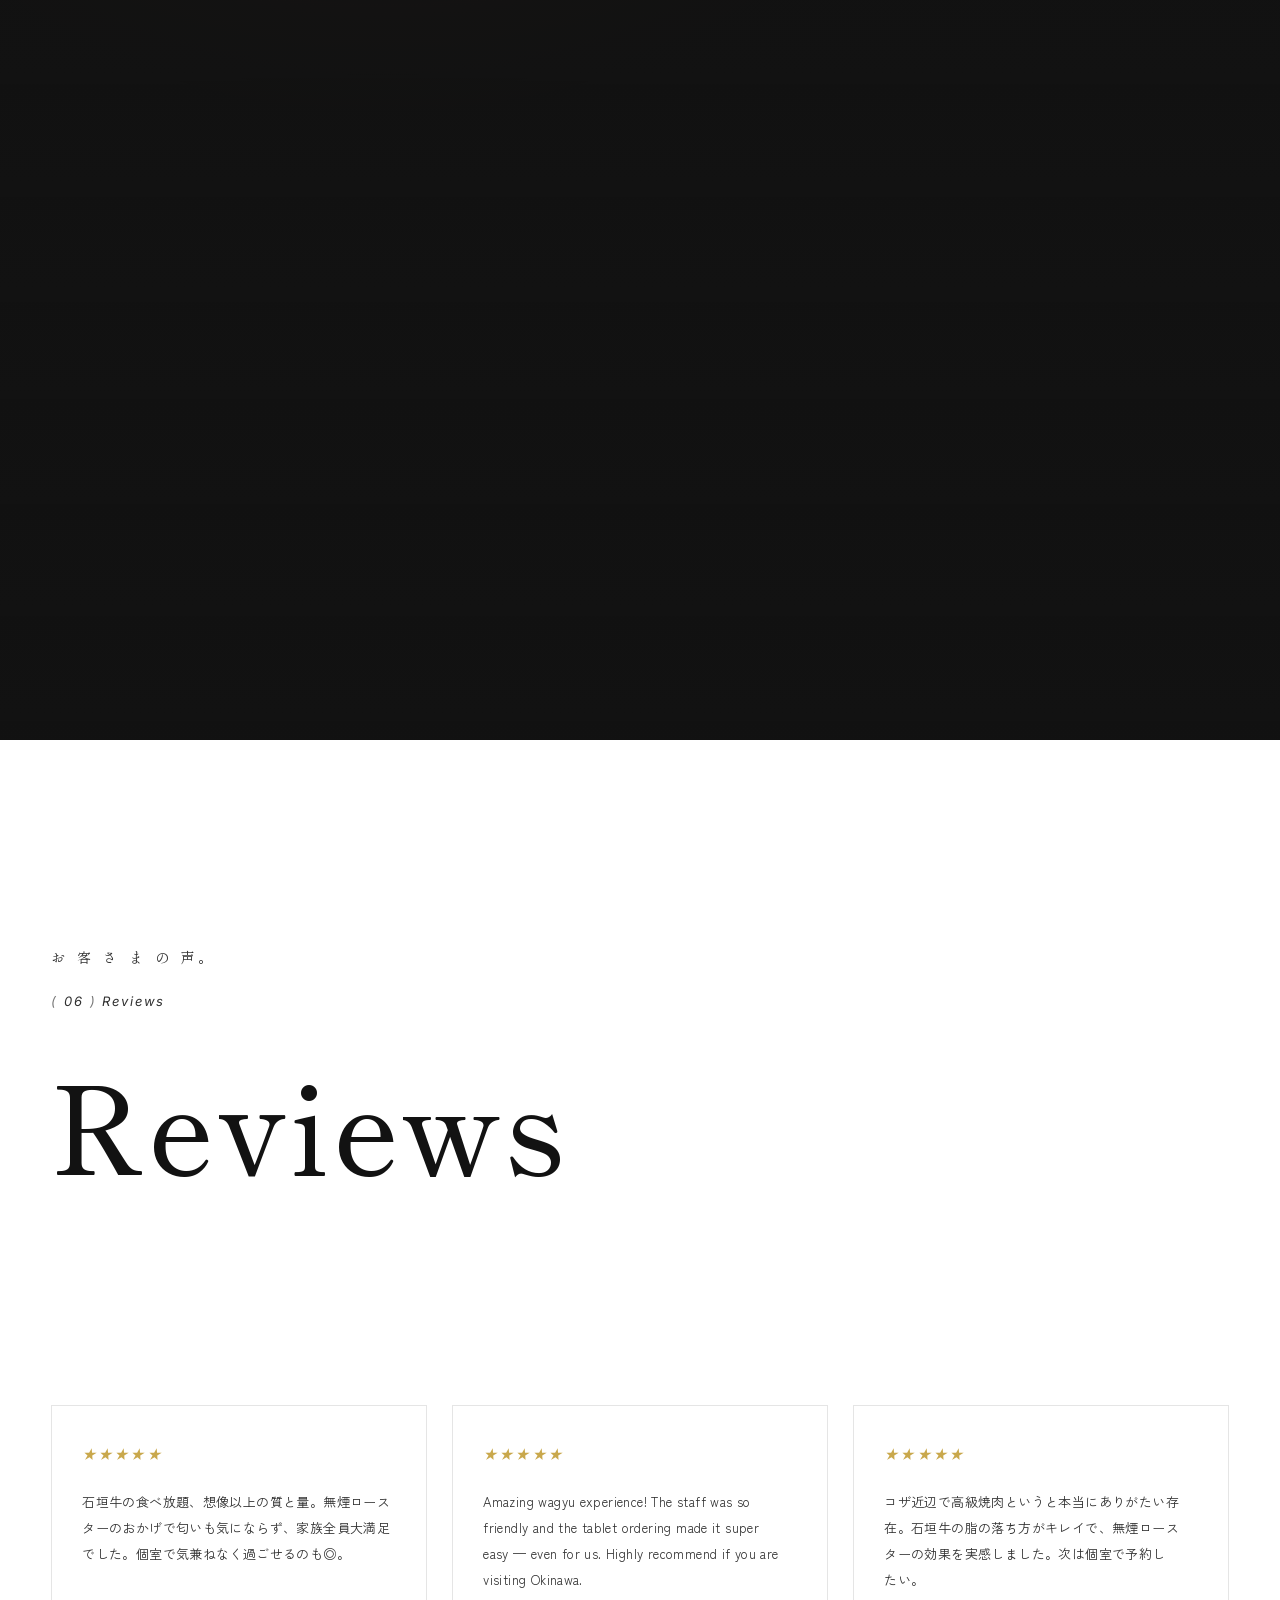
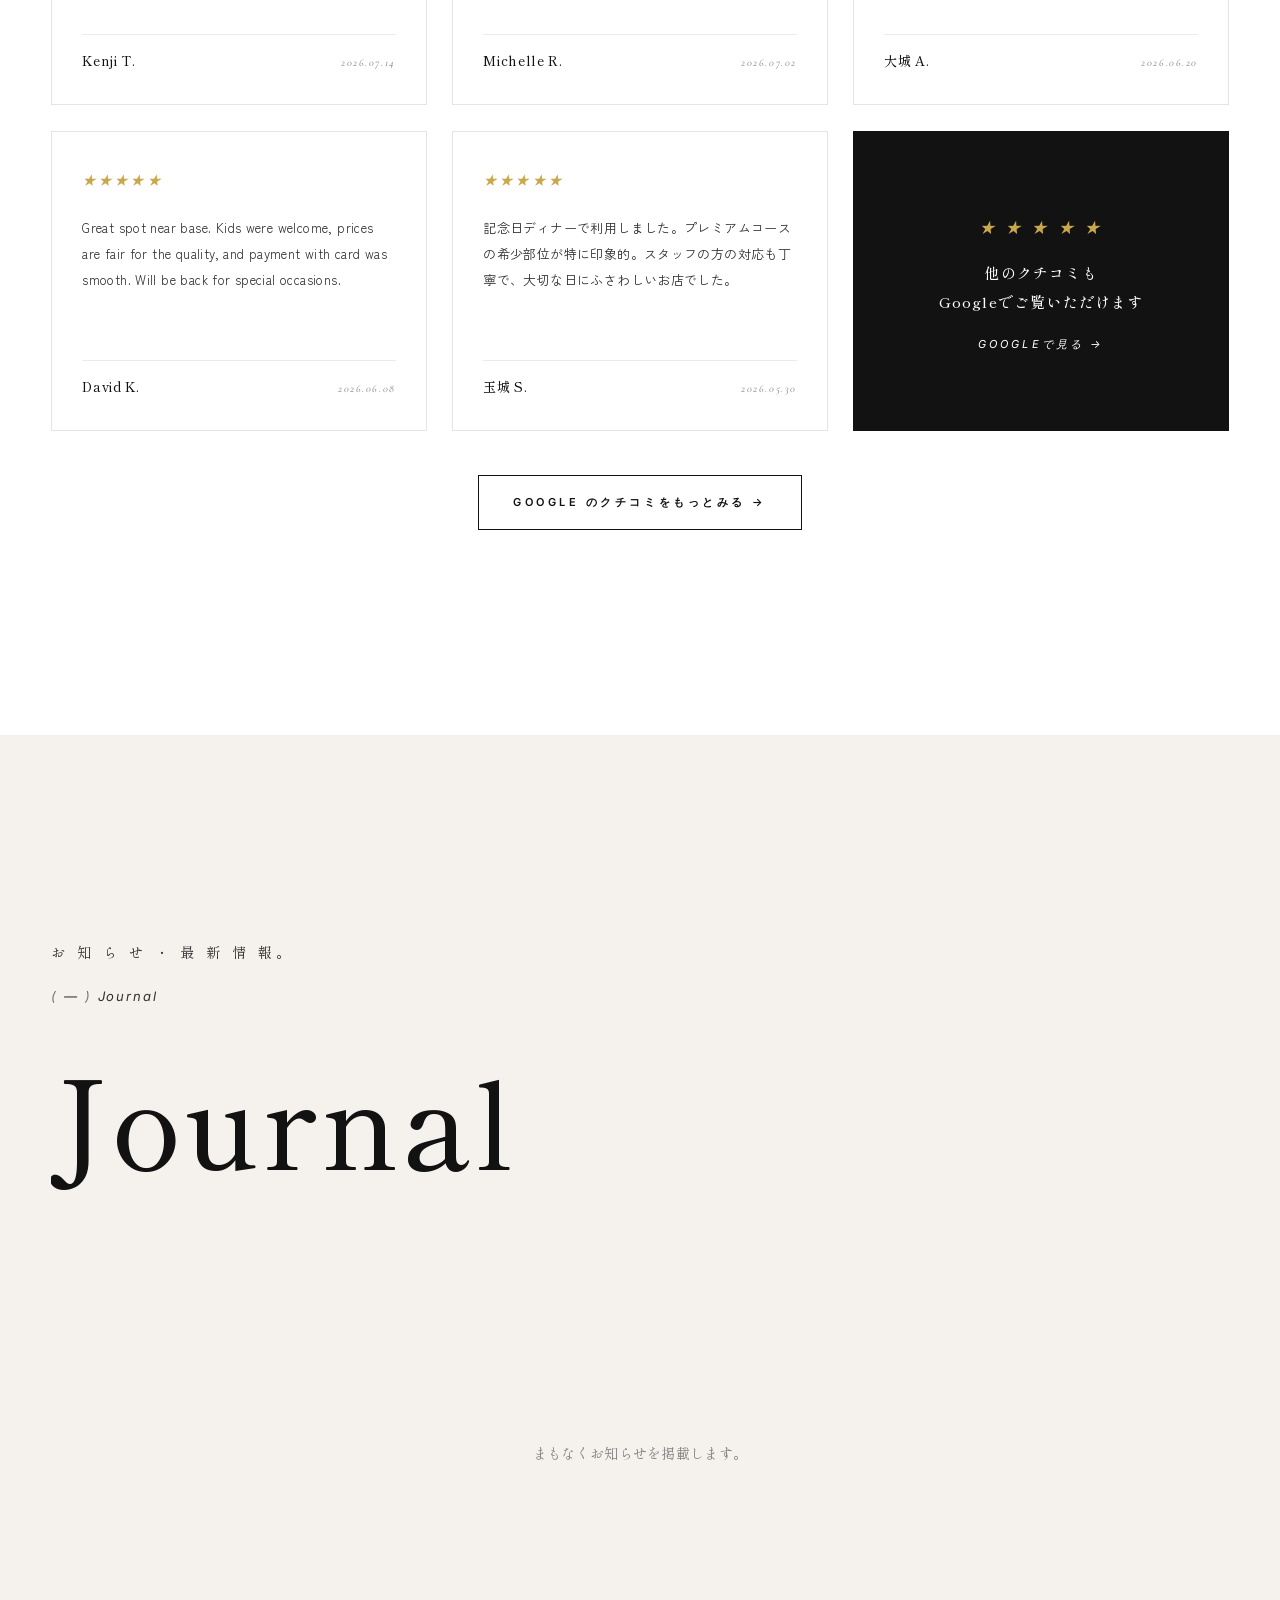
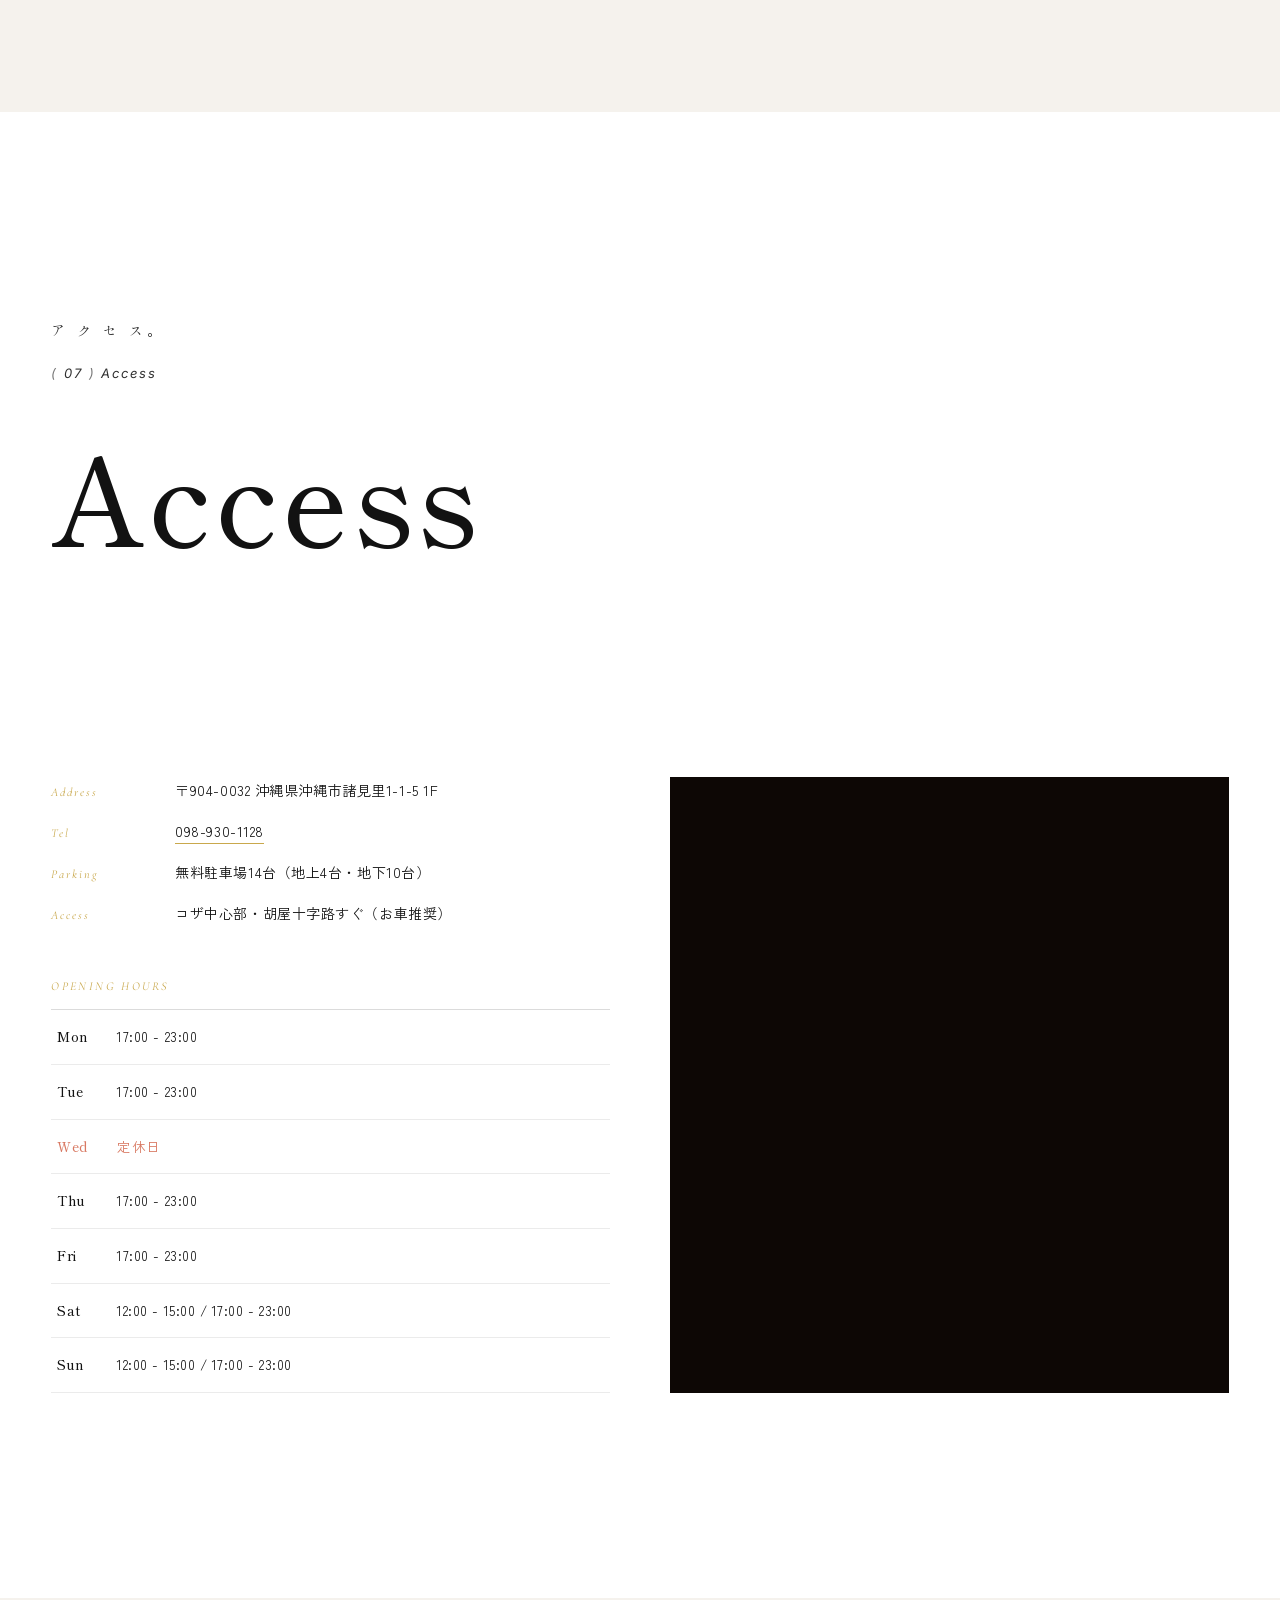
==== commit 103eb9b6: "sameAs: add 5 discovered profiles (Tabelog, HotPepper, Yahoo Loco, Owst, TripAdvisor)" ====
--- a/index.html
+++ b/index.html
@@ -93,7 +93,12 @@
         "https://yakiniku-tengu.com/",
         "https://www.instagram.com/yakiniku_teng_official",
         "https://r.gnavi.co.jp/dgexvv3c0000/",
-        "https://maps.app.goo.gl/yrCR2MDhqVbbFG1v6"
+        "https://maps.app.goo.gl/yrCR2MDhqVbbFG1v6",
+        "https://tabelog.com/okinawa/A4703/A470301/47032566/",
+        "https://www.hotpepper.jp/strJ001036088/",
+        "https://map.yahoo.co.jp/v3/place/BxOLul3K4K2",
+        "https://yakinikudiningtengu.owst.jp/",
+        "https://www.tripadvisor.com/Restaurant_Review-g298225-d7449015-Reviews-Yakiniku_Tengu-Okinawa_City_Okinawa_Prefecture.html"
       ]
     },
     {
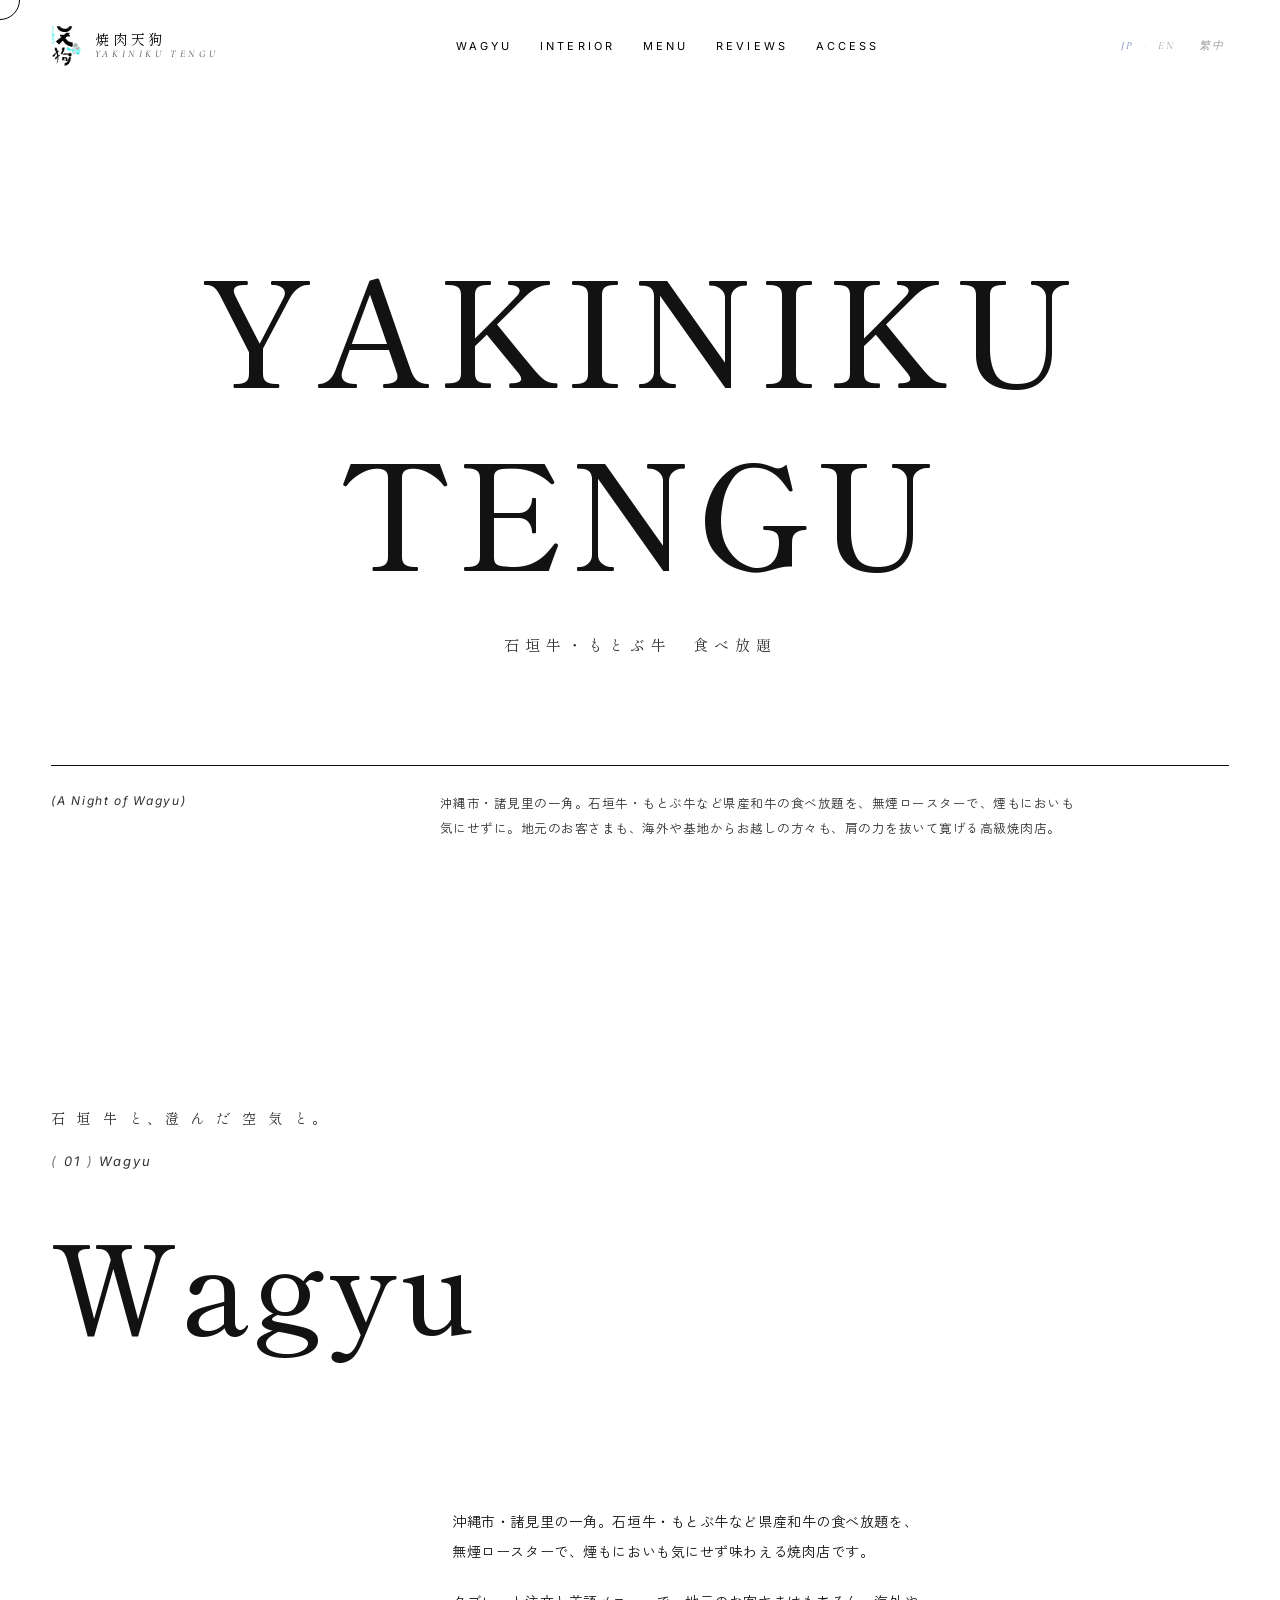
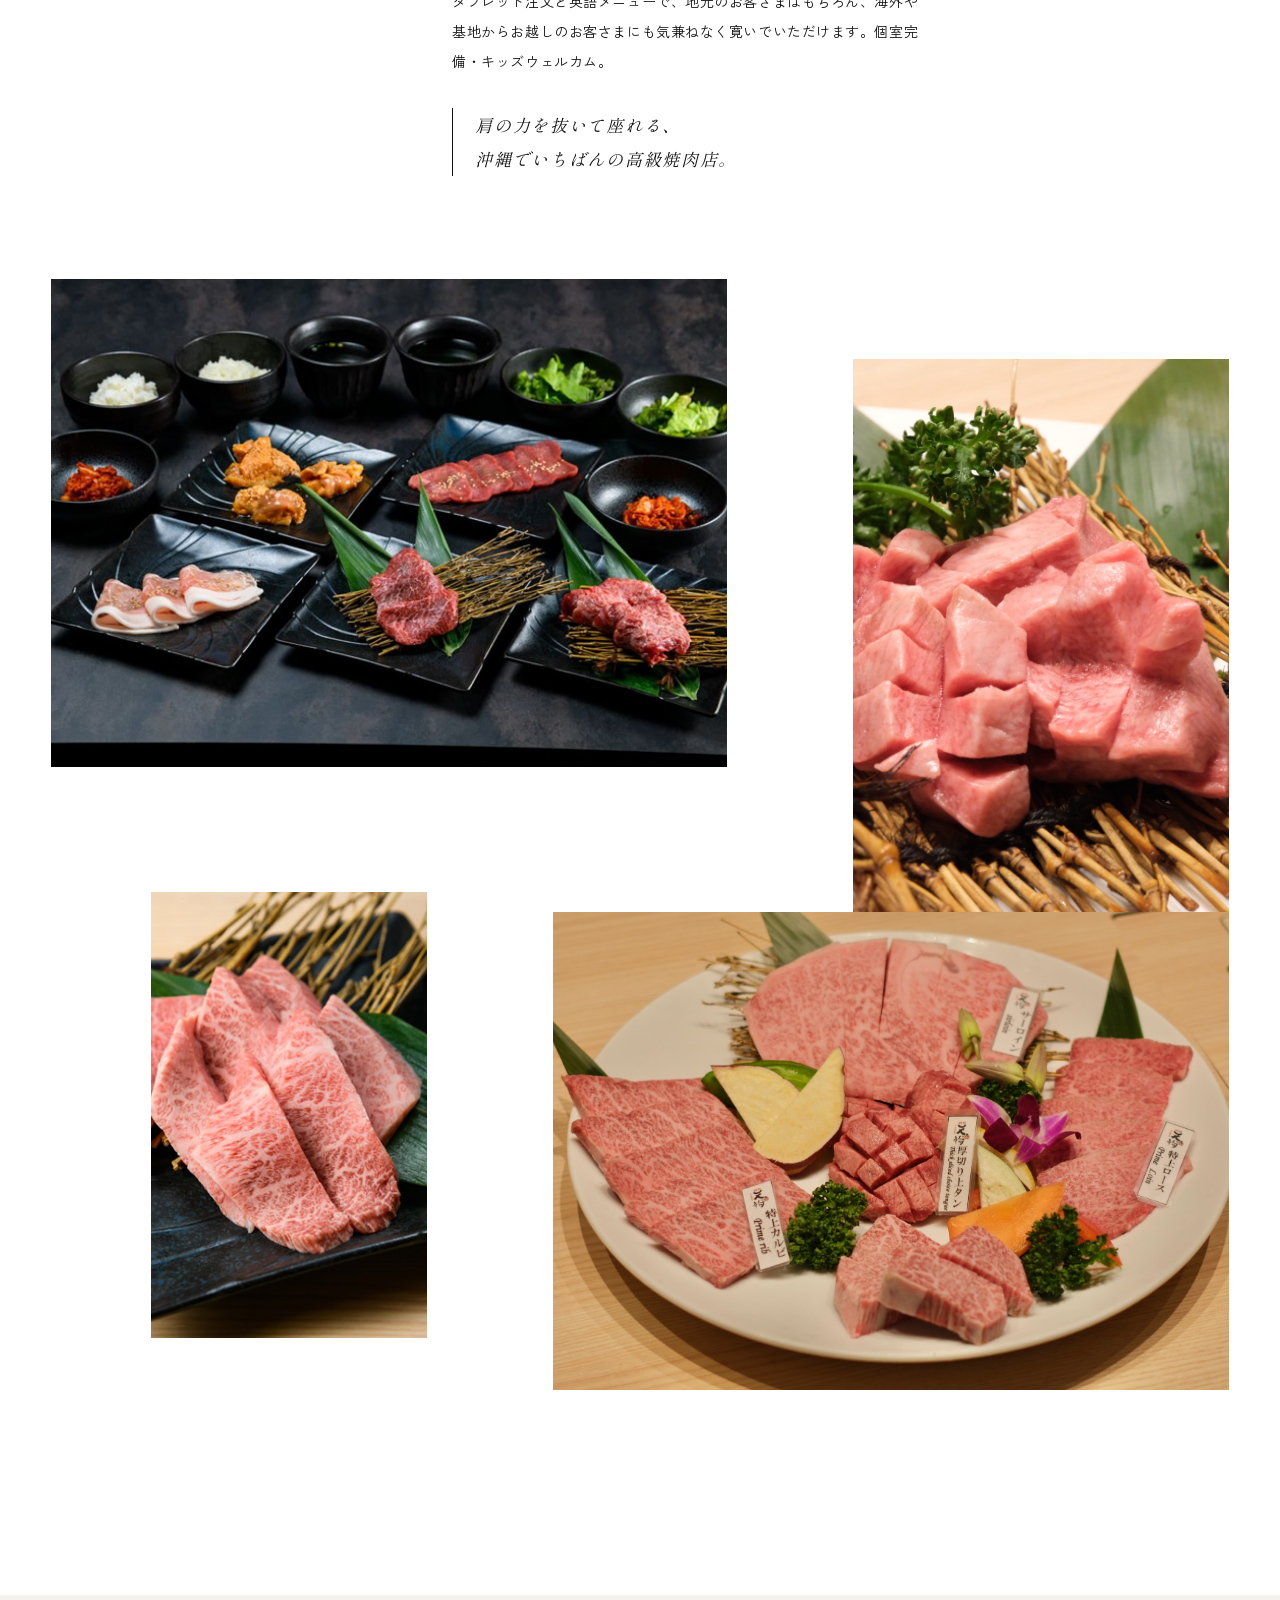
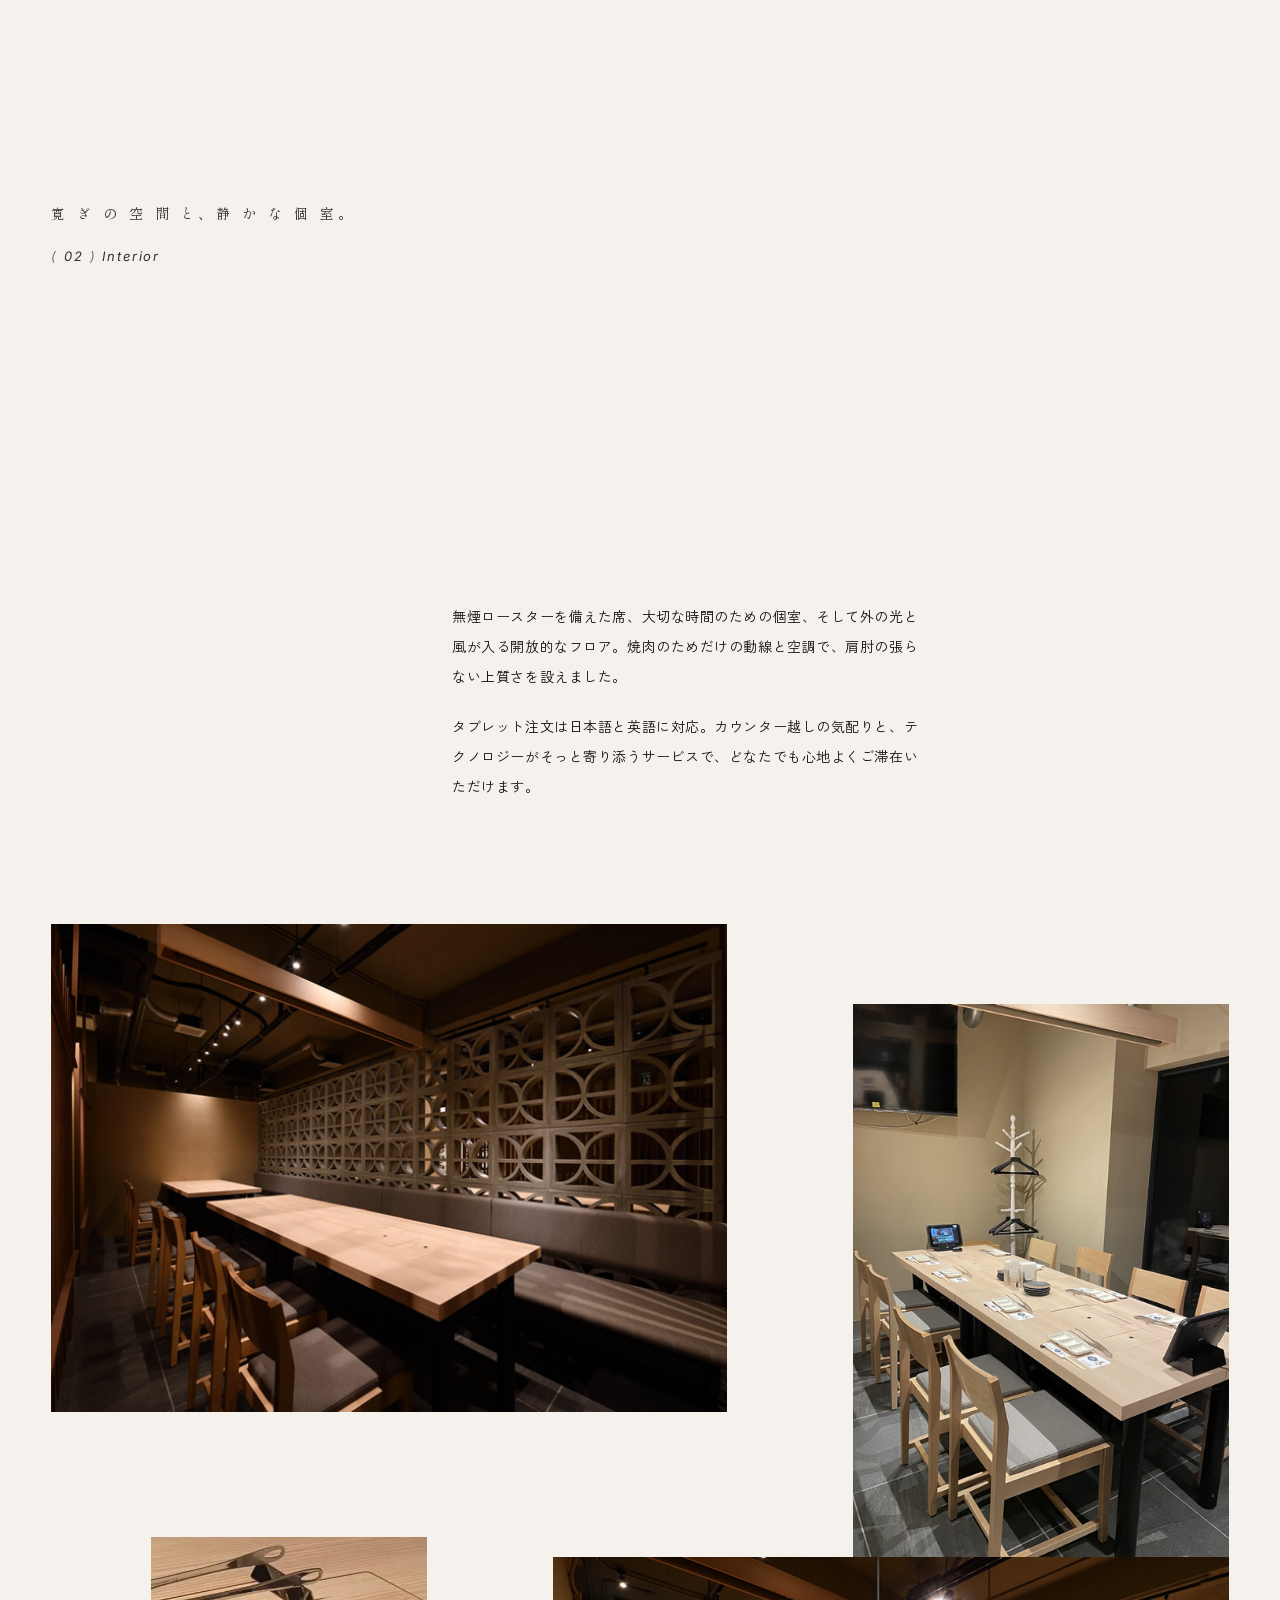
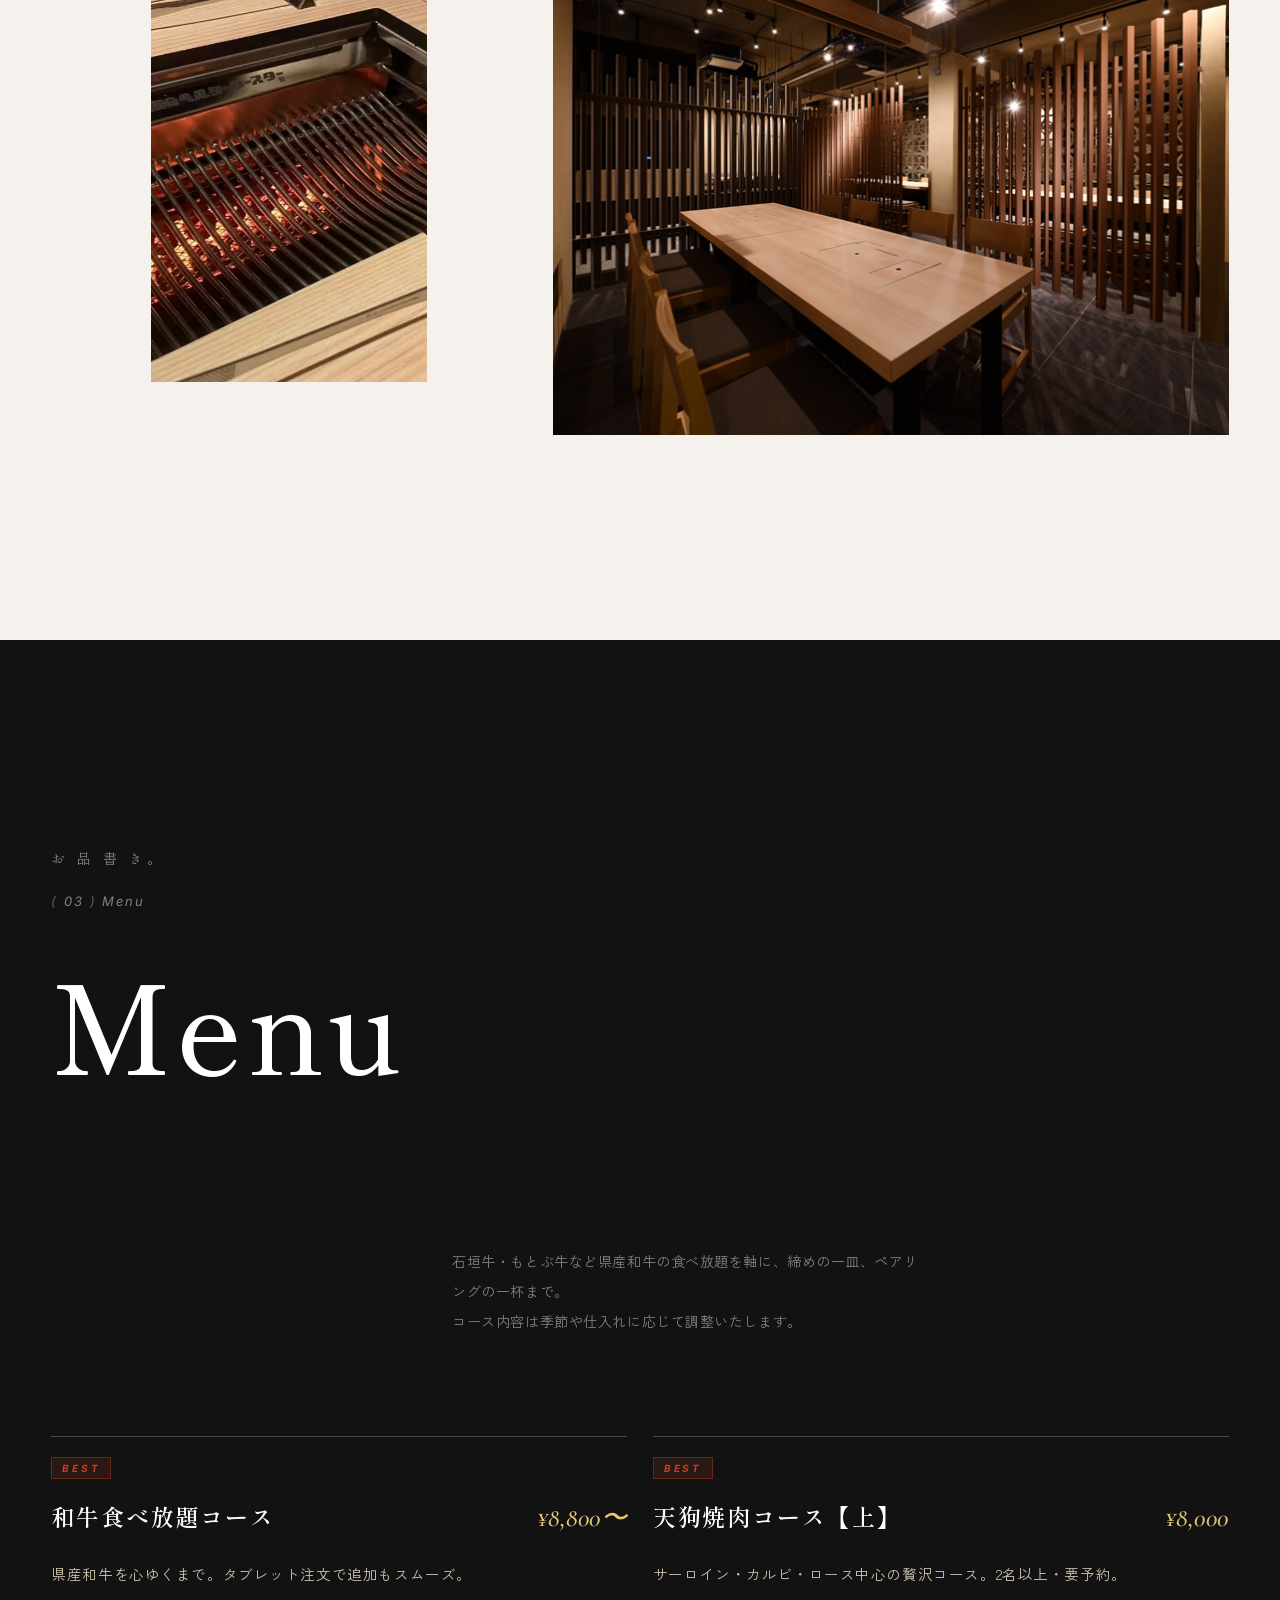
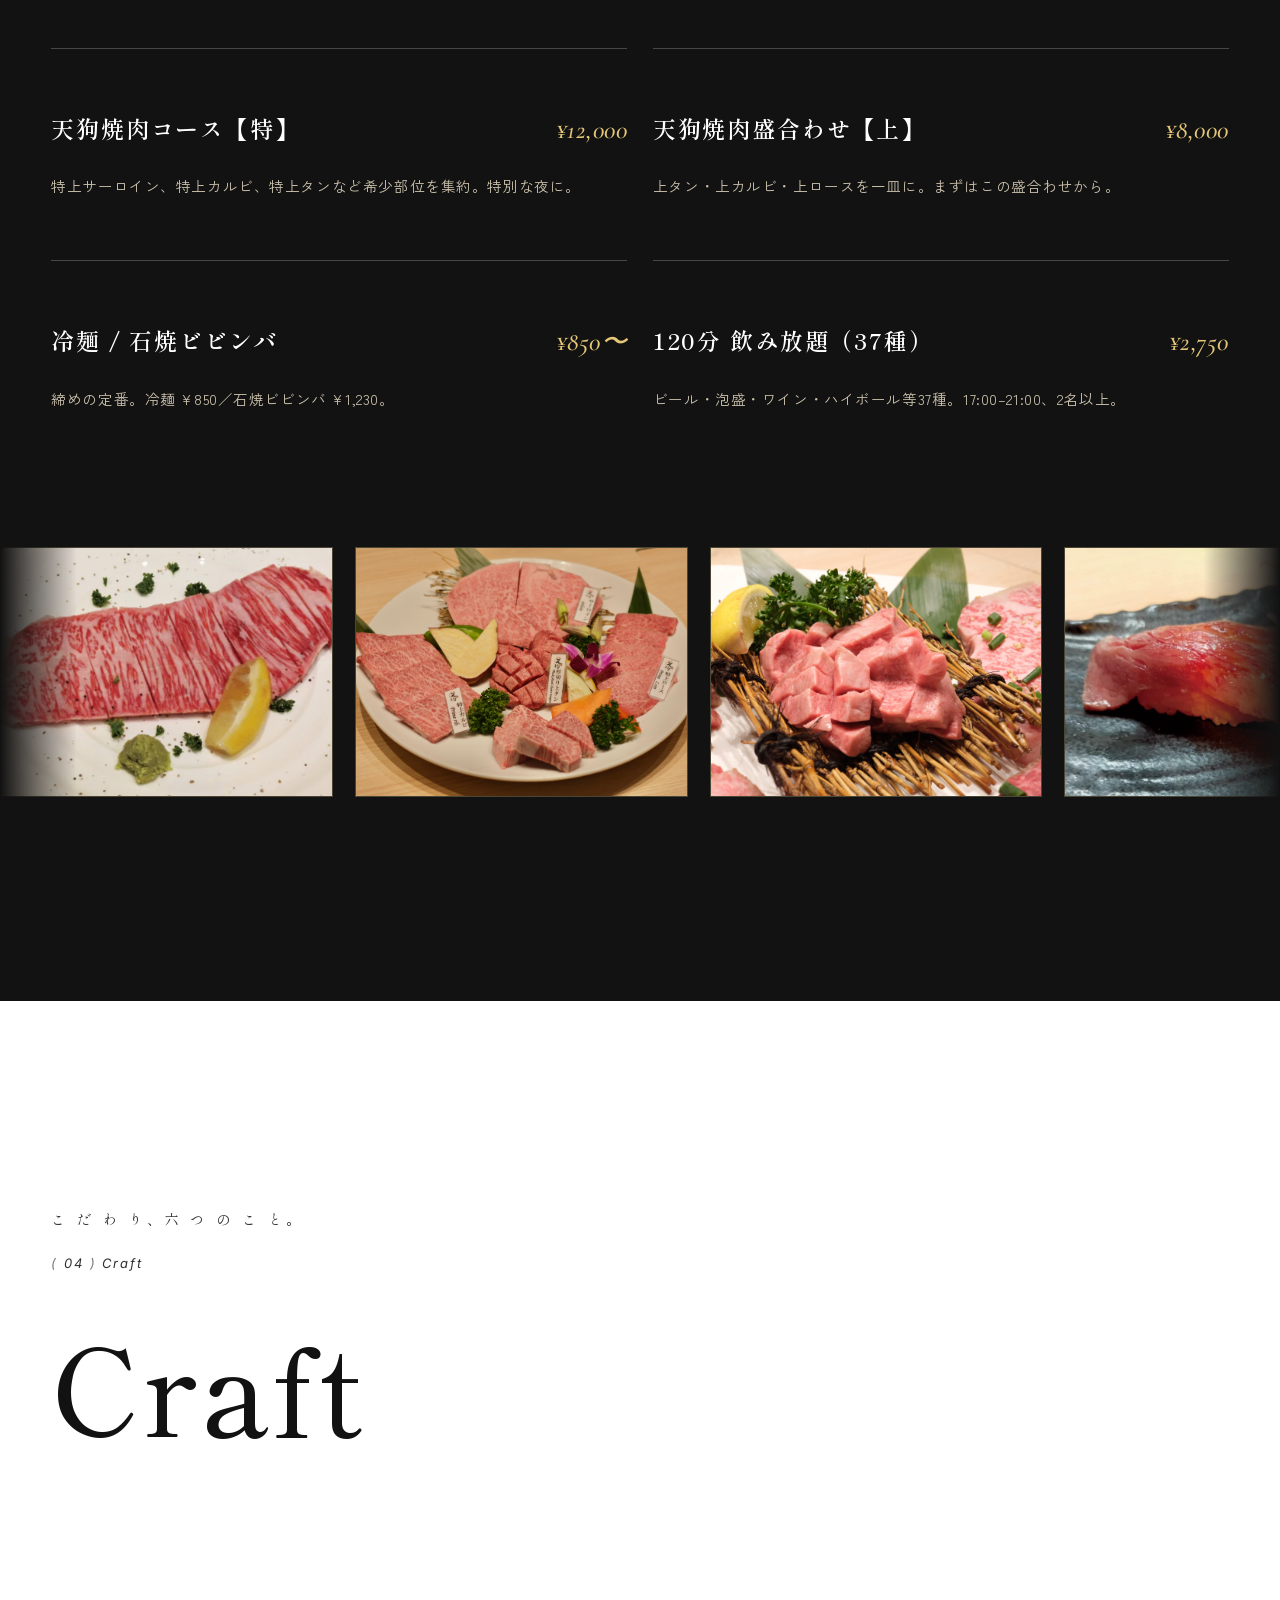
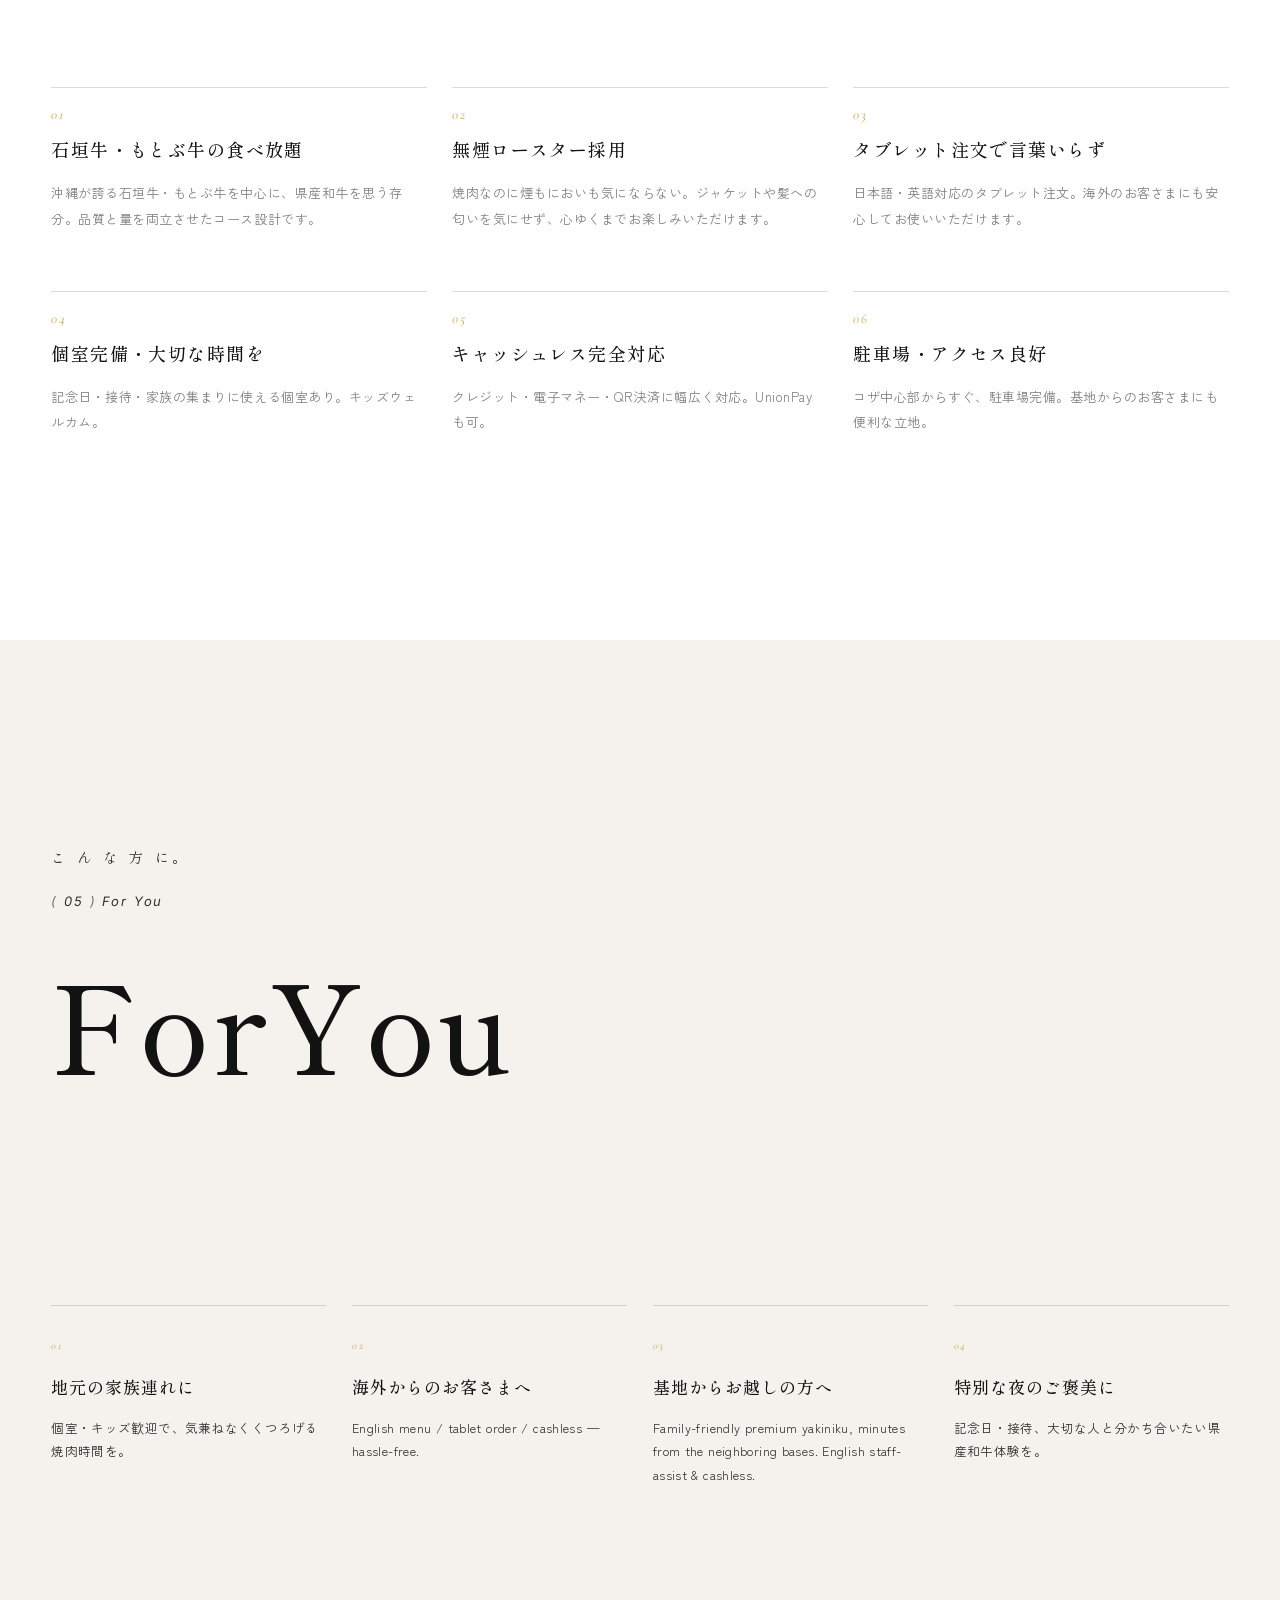
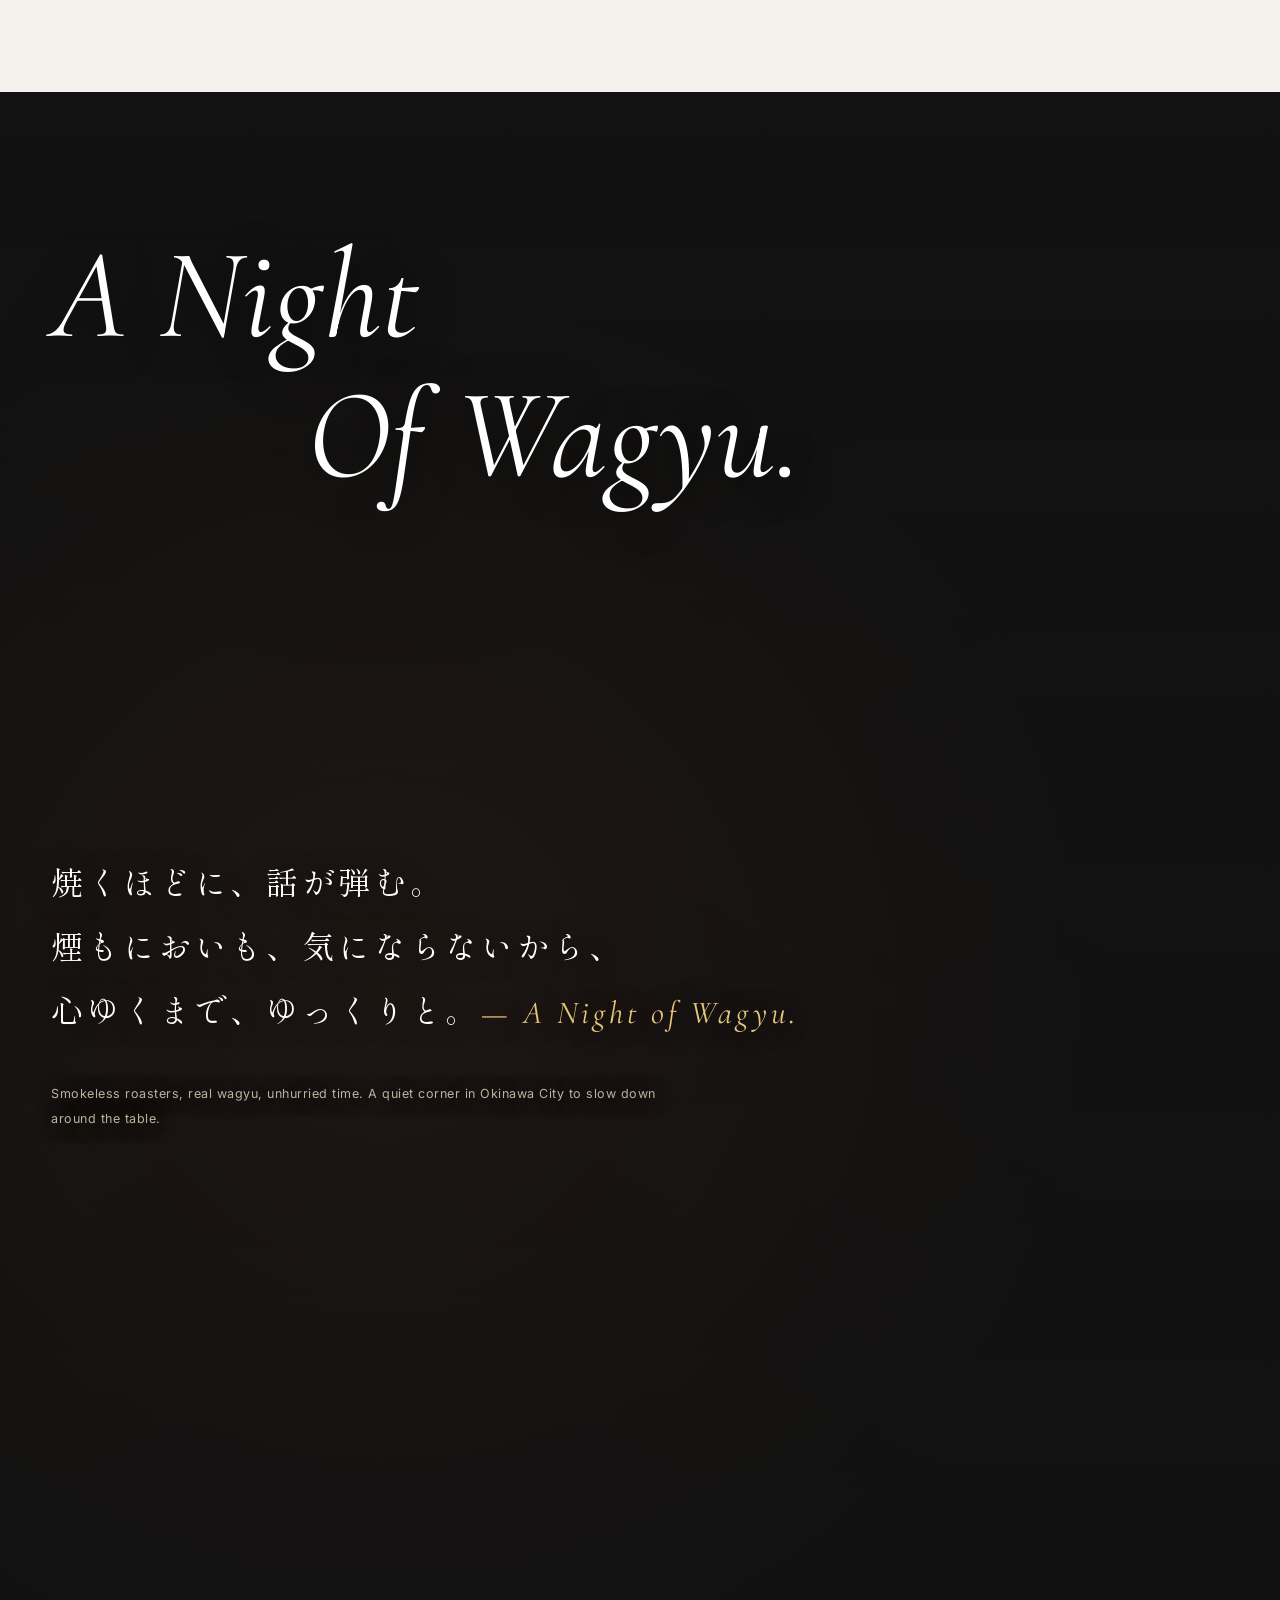
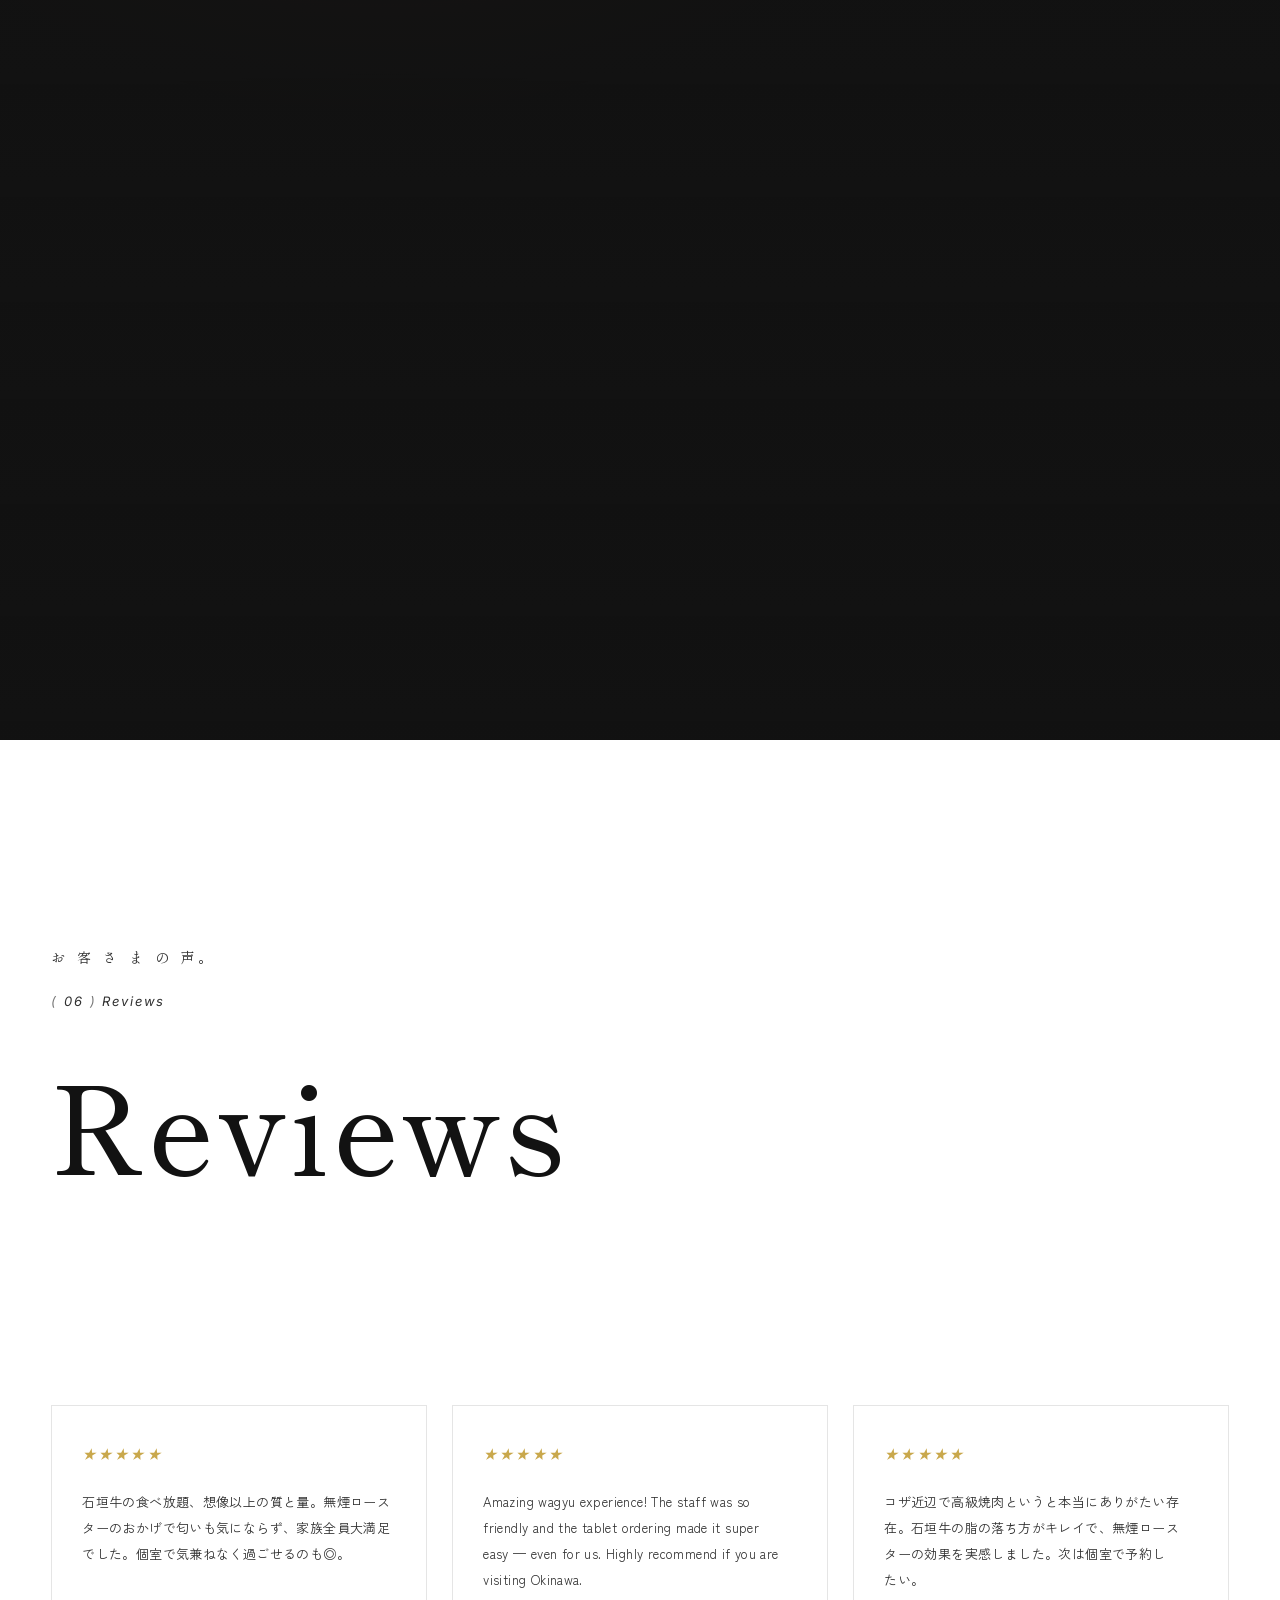
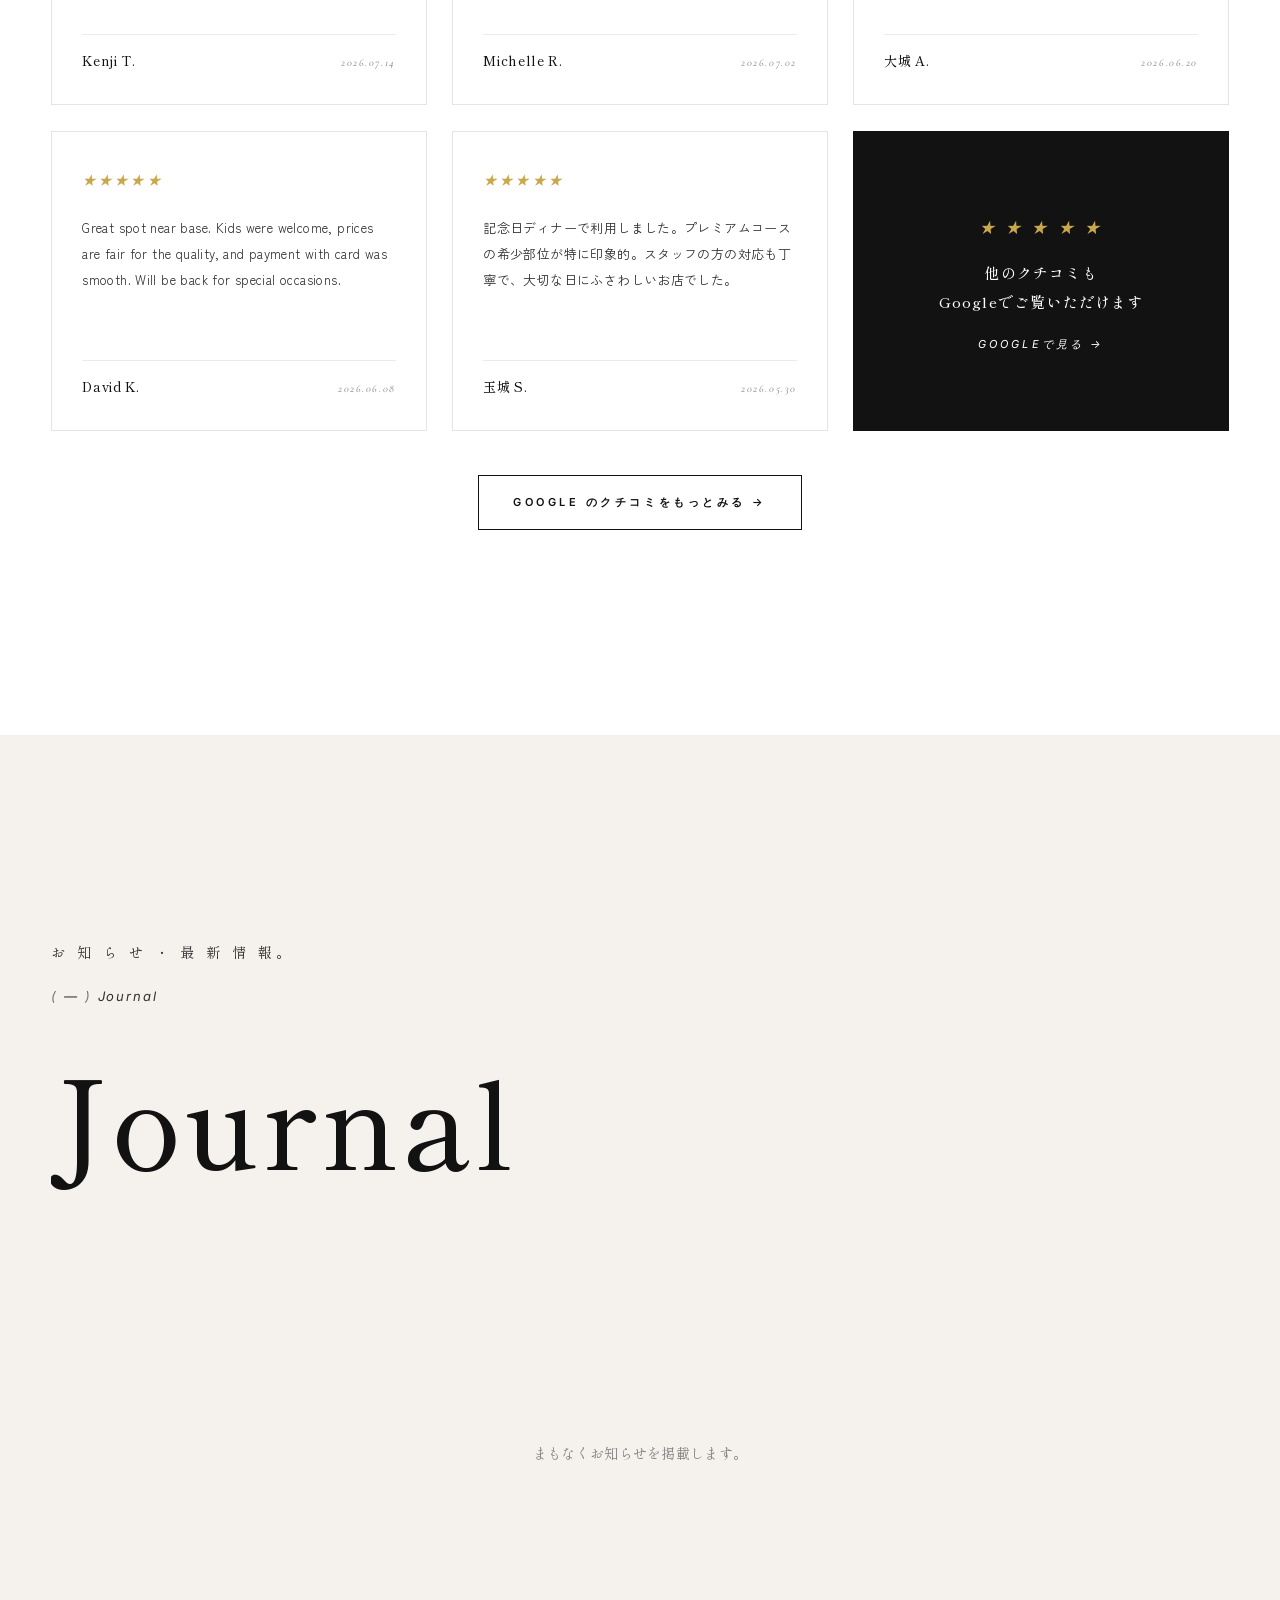
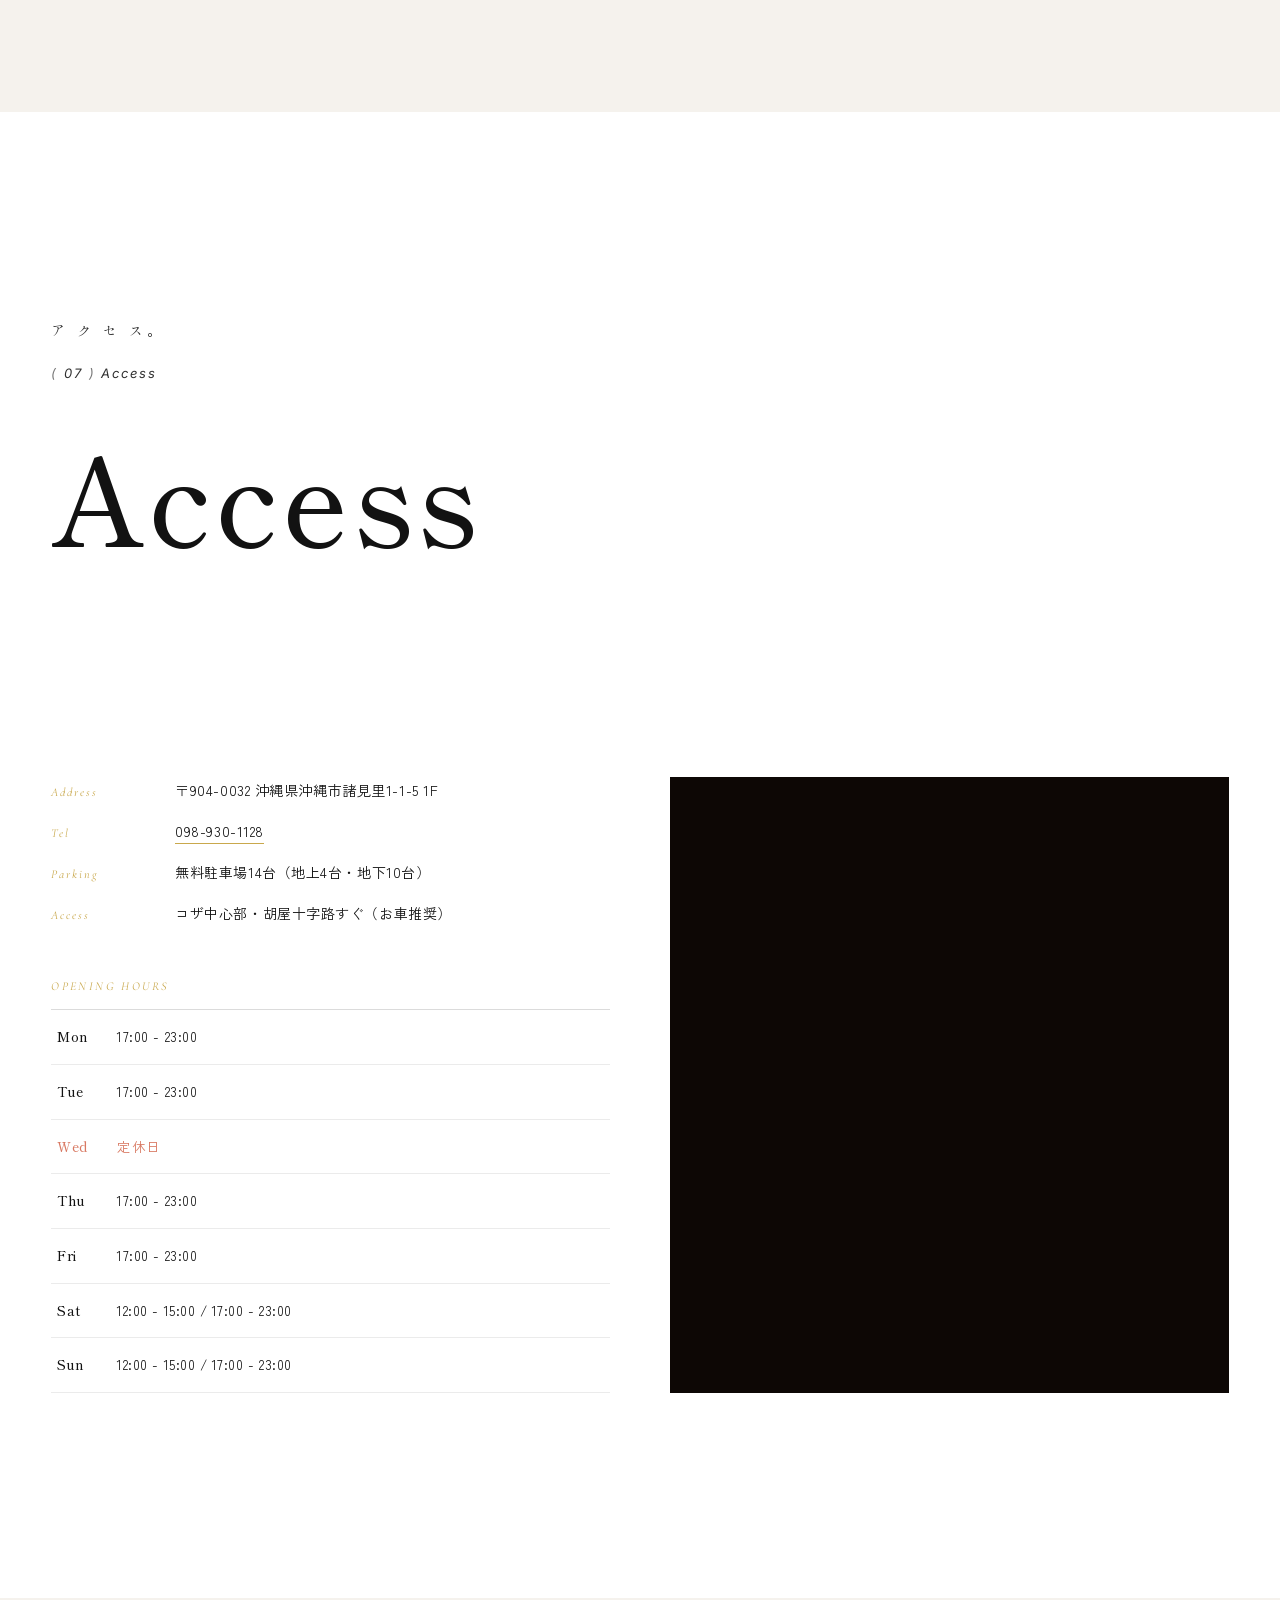
==== commit 46e3b21c: "applyBlog: slug extraction — use last URL segment (matches Make's 'YYYY-MM-DD-HHMM/' F column)" ====
--- a/index.html
+++ b/index.html
@@ -846,8 +846,10 @@
     if(!raw&&b.date) raw=`${fmtDate(b.date)} の投稿`;
     const short=raw.length>44?raw.slice(0,44)+'…':raw;
     const imgUrl=driveImg(b.image);
-    const slugMatch=(b.url||'').match(/\/blog\/([^\/\?#]+)/);
-    const slug=slugMatch?slugMatch[1]:(b.date||'');
+    // Slug 抽出: F列 URL の末尾セグメント優先（"YYYY-MM-DD-HHMM/" 形式に対応）
+    const rawUrl=String(b.url||'').replace(/\/+$/,'');
+    const lastSeg=rawUrl.split('/').pop();
+    const slug=(lastSeg&&lastSeg.length>=4)?lastSeg:(b.date||'');
     const href=slug?`/blog/?post=${slug}&n=${i}`:null;
     const open=href?`<a href="${href}" class="blog-card">`:`<article class="blog-card" tabindex="0" data-idx="${i}">`;
     const close=href?'</a>':'</article>';
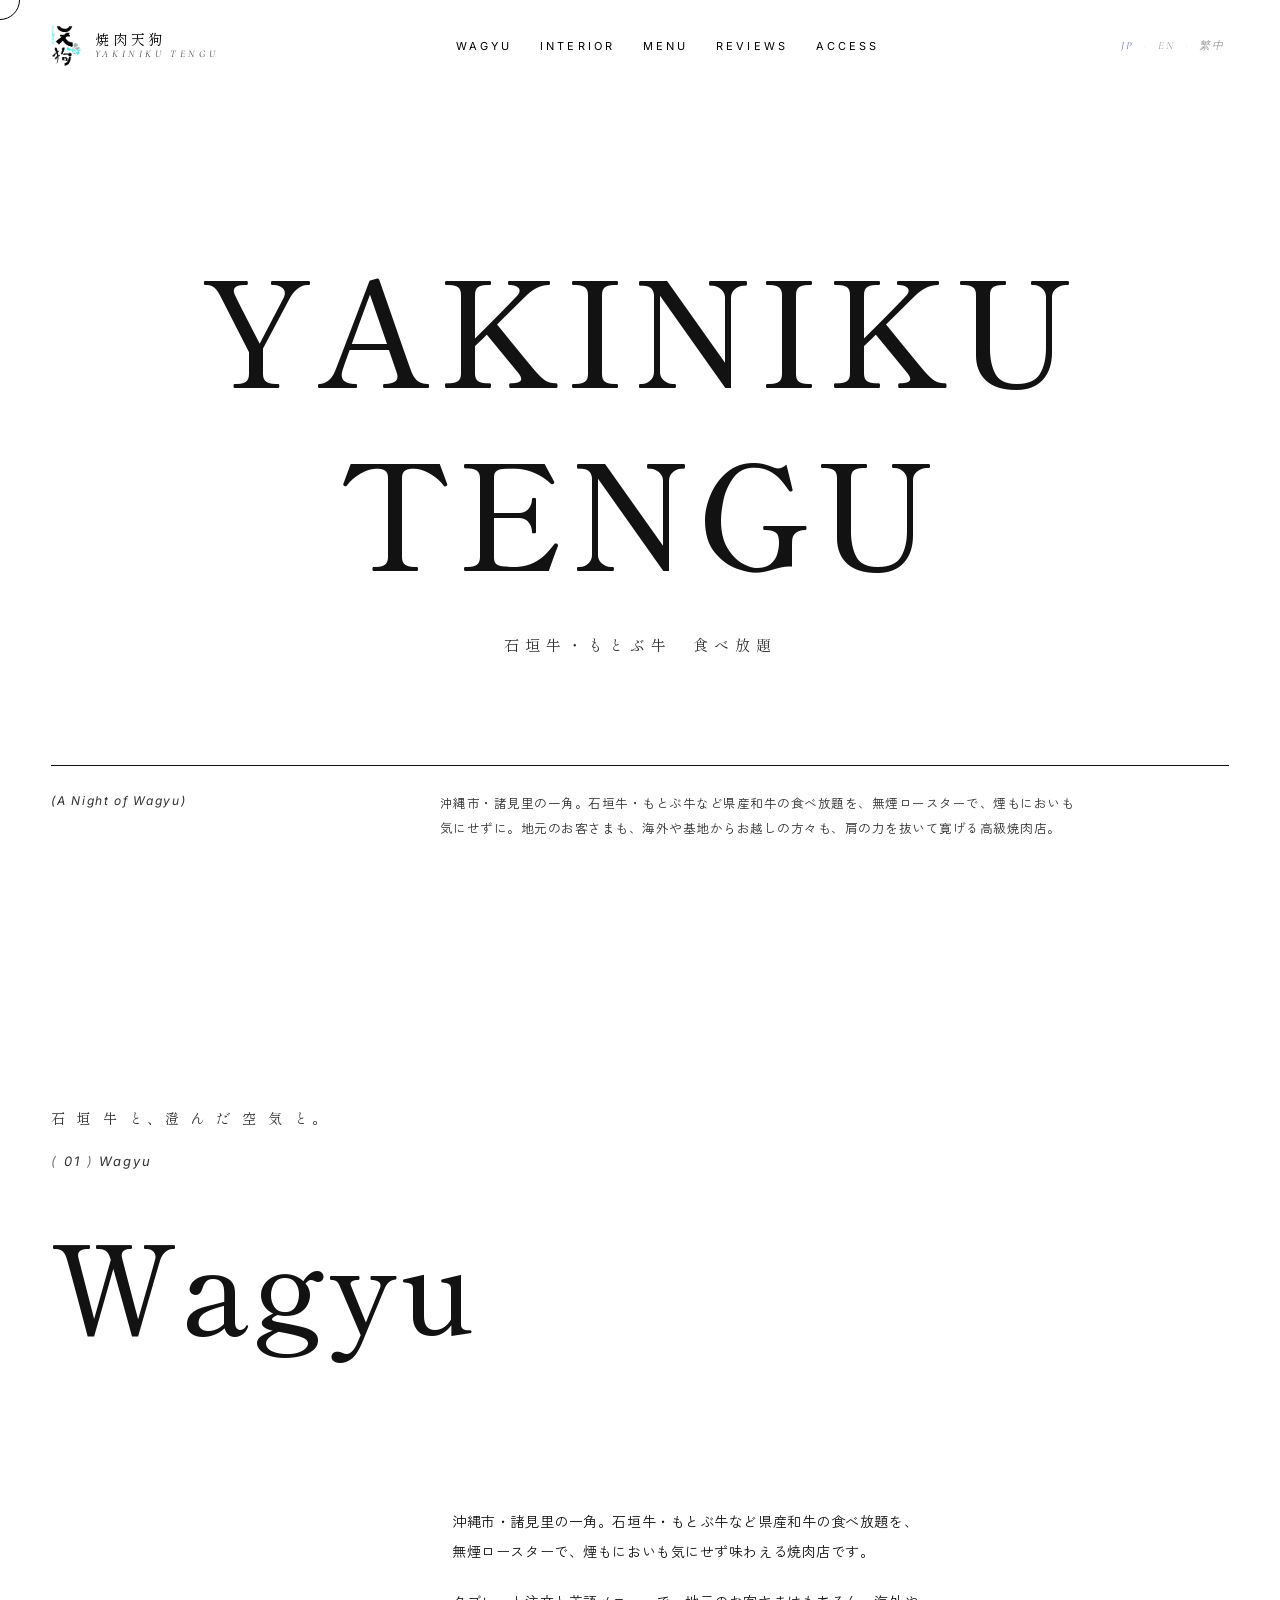
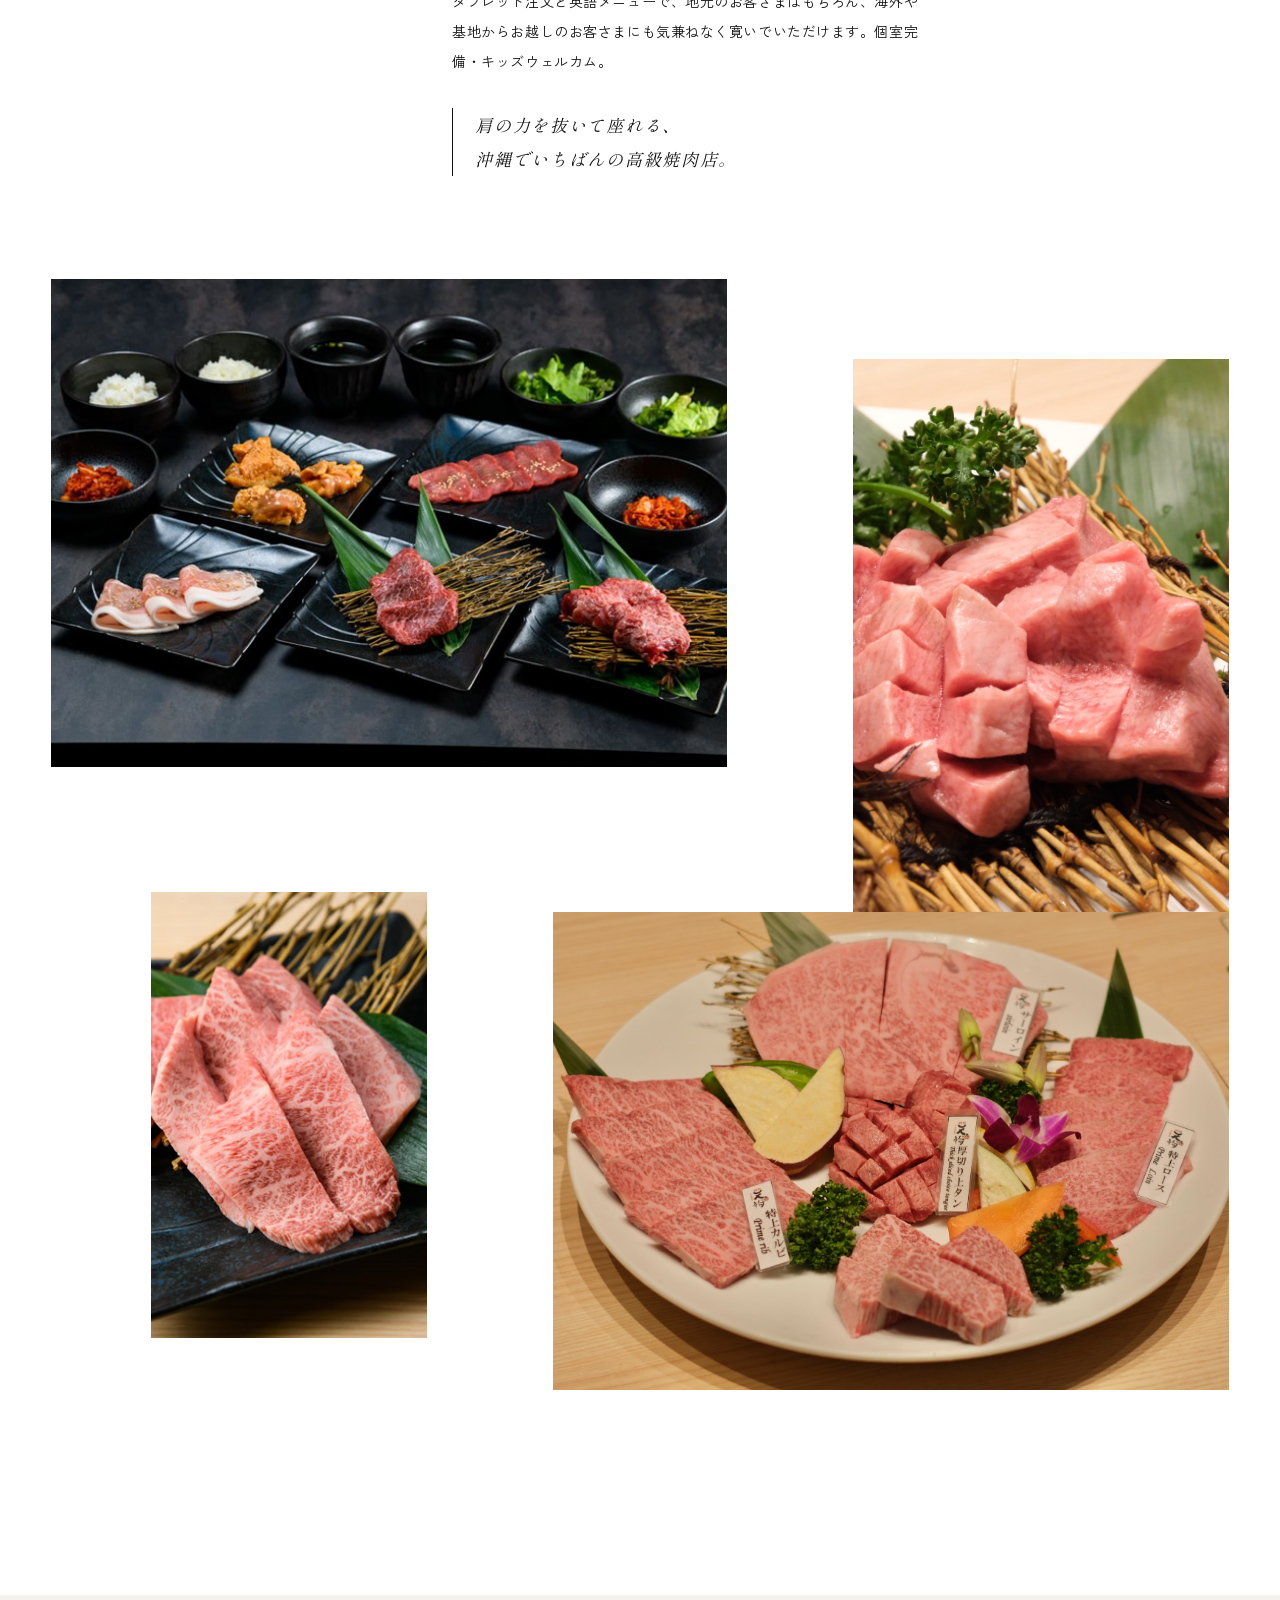
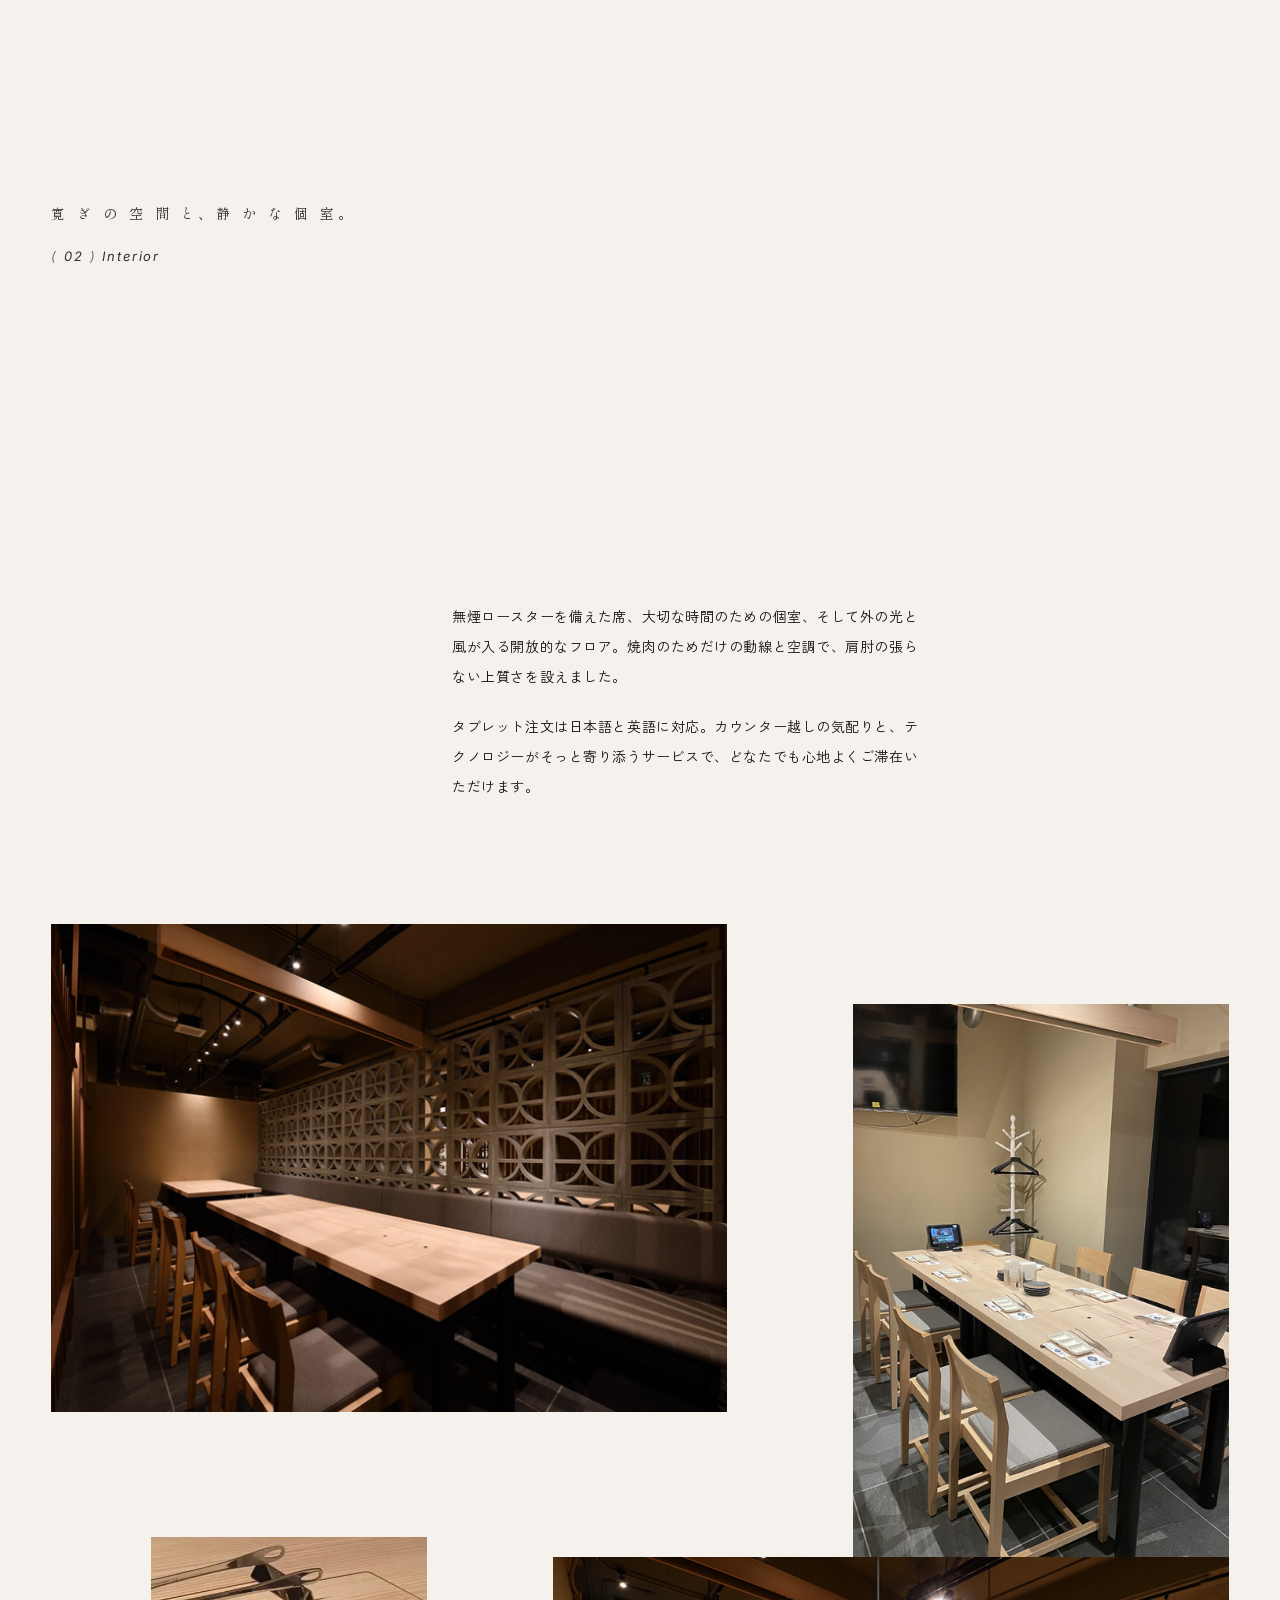
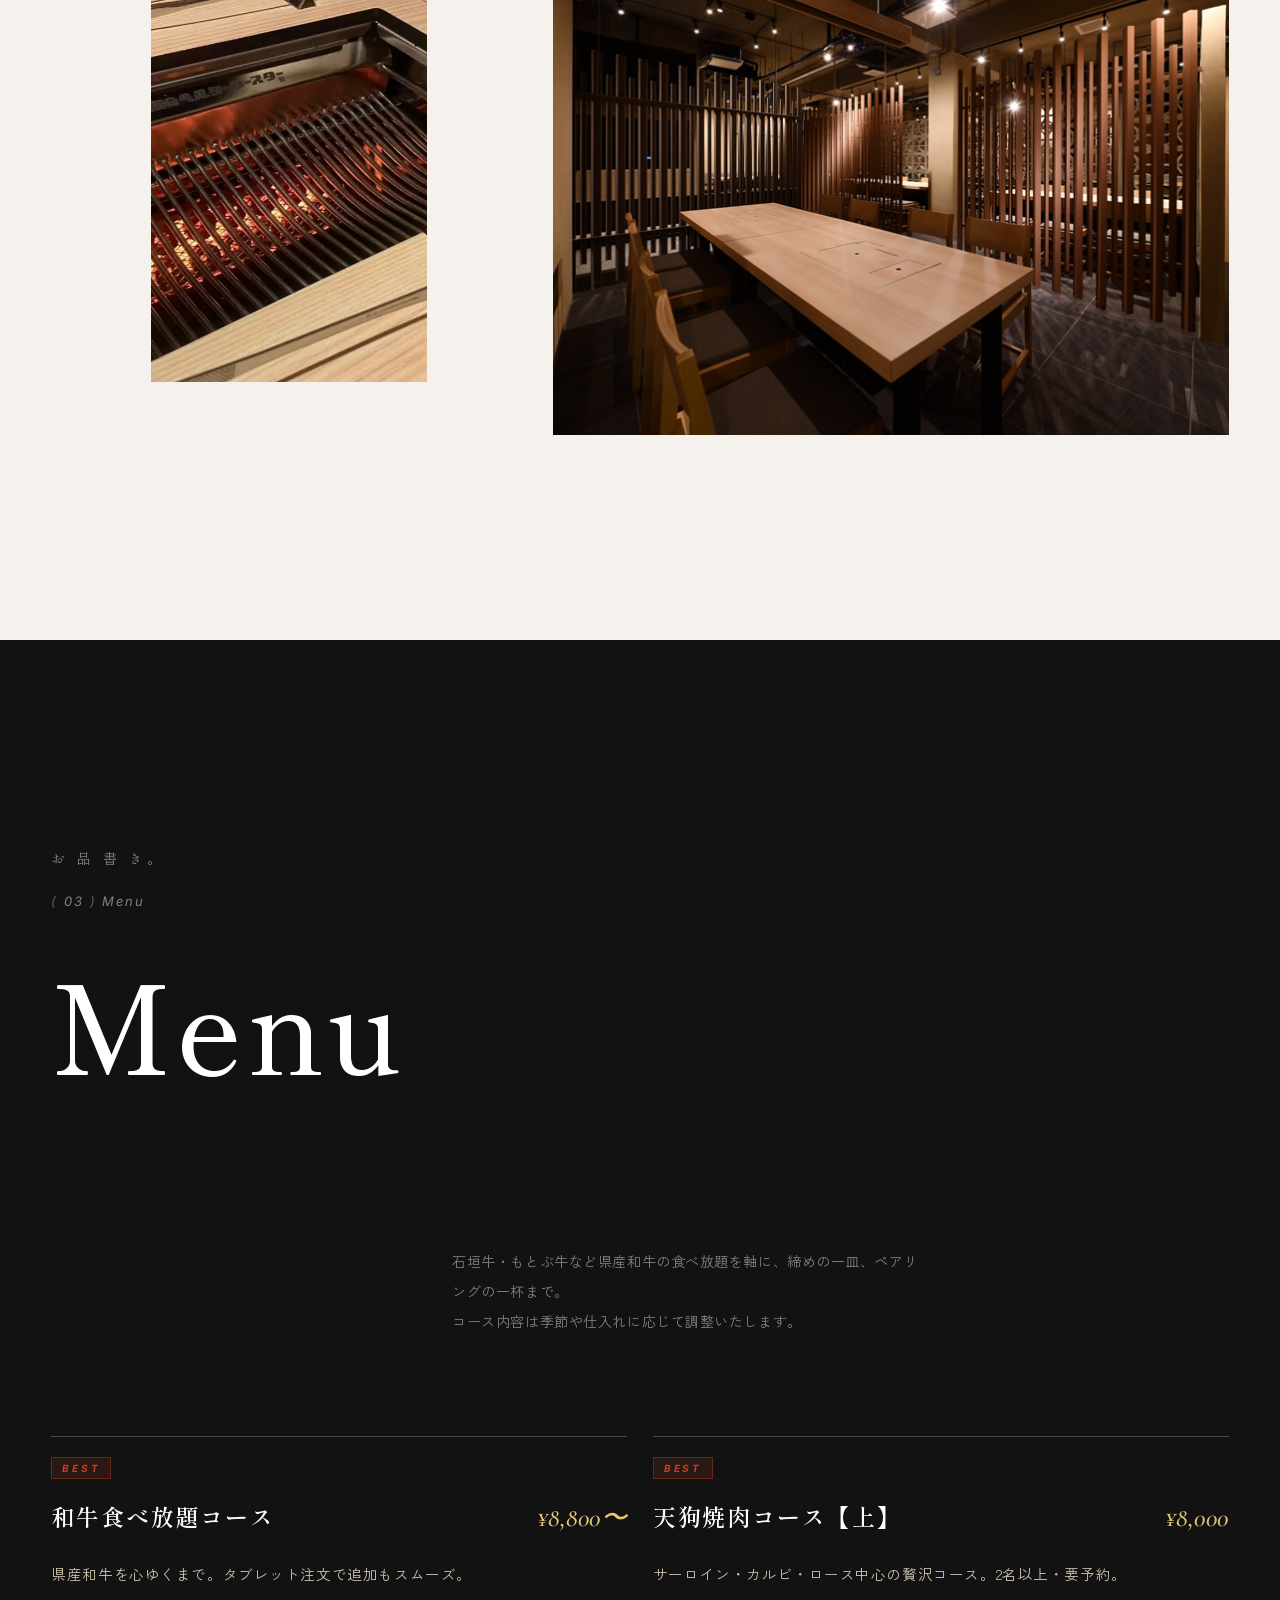
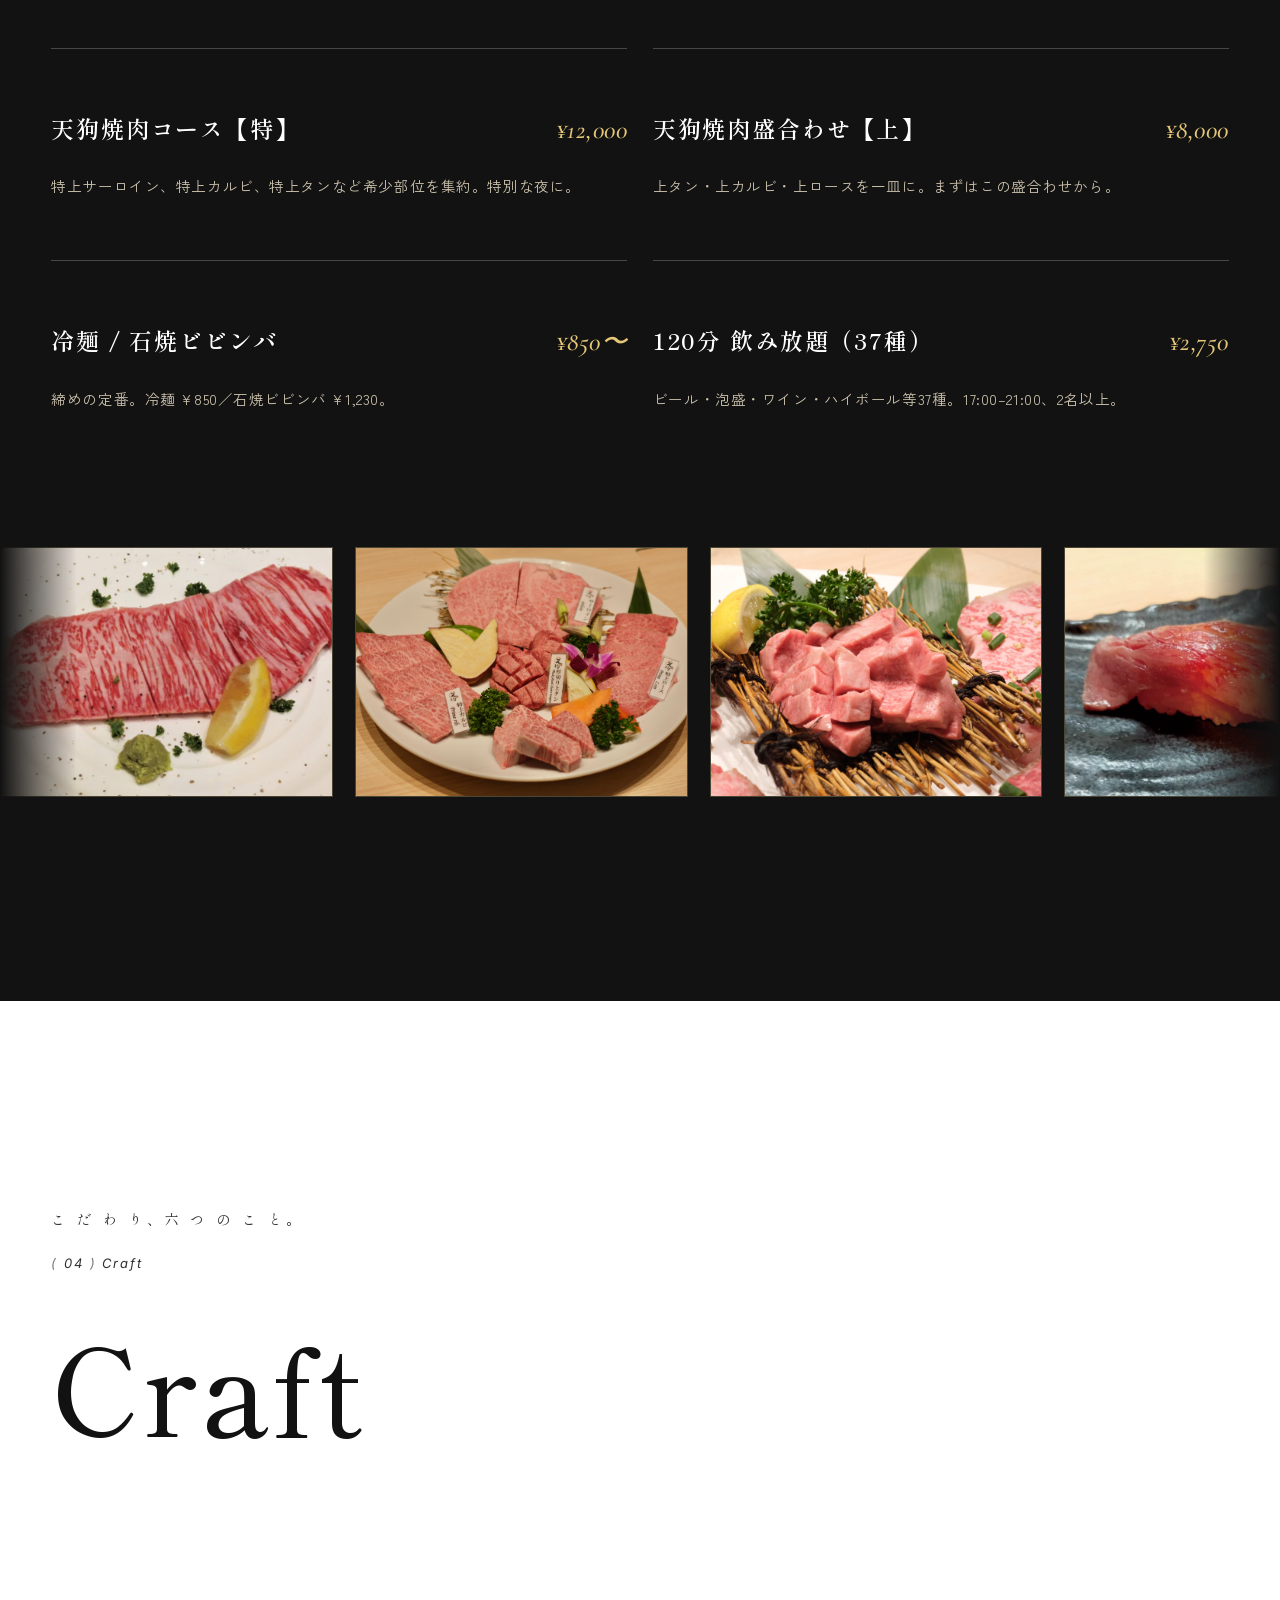
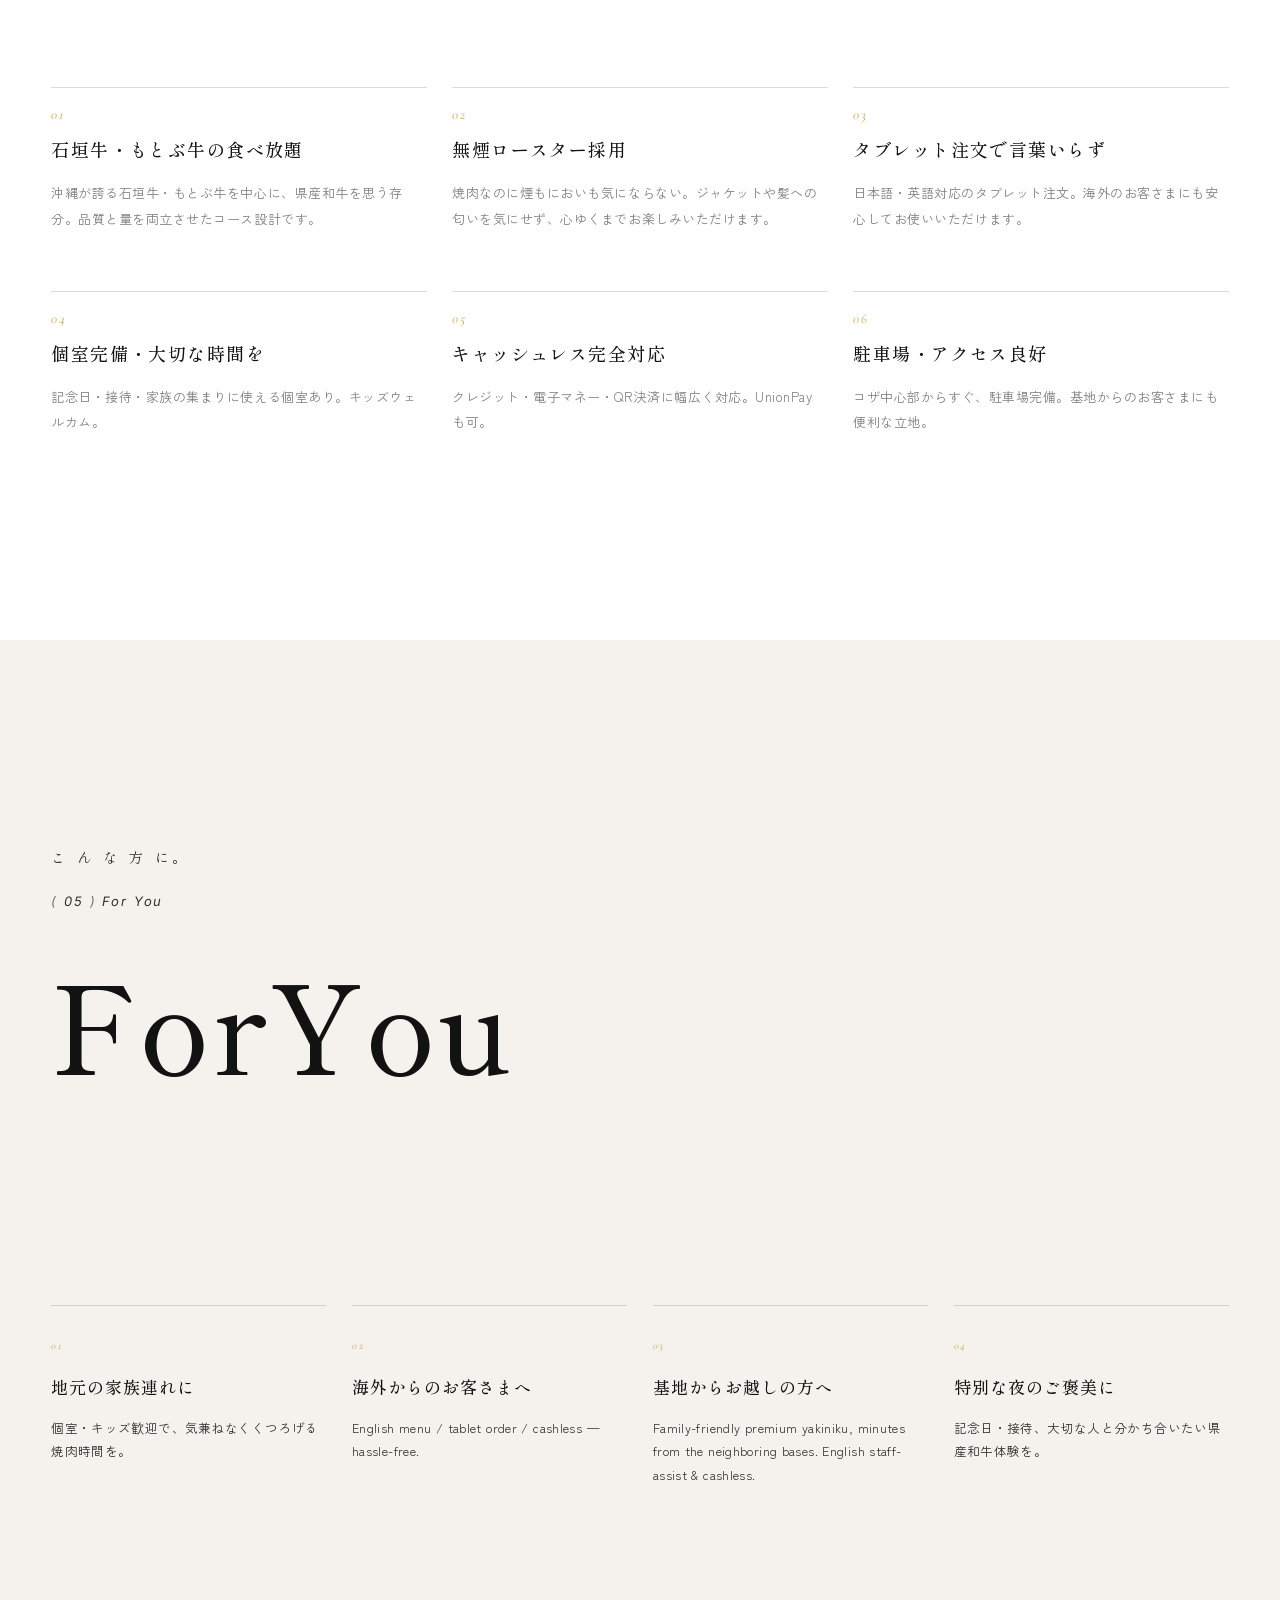
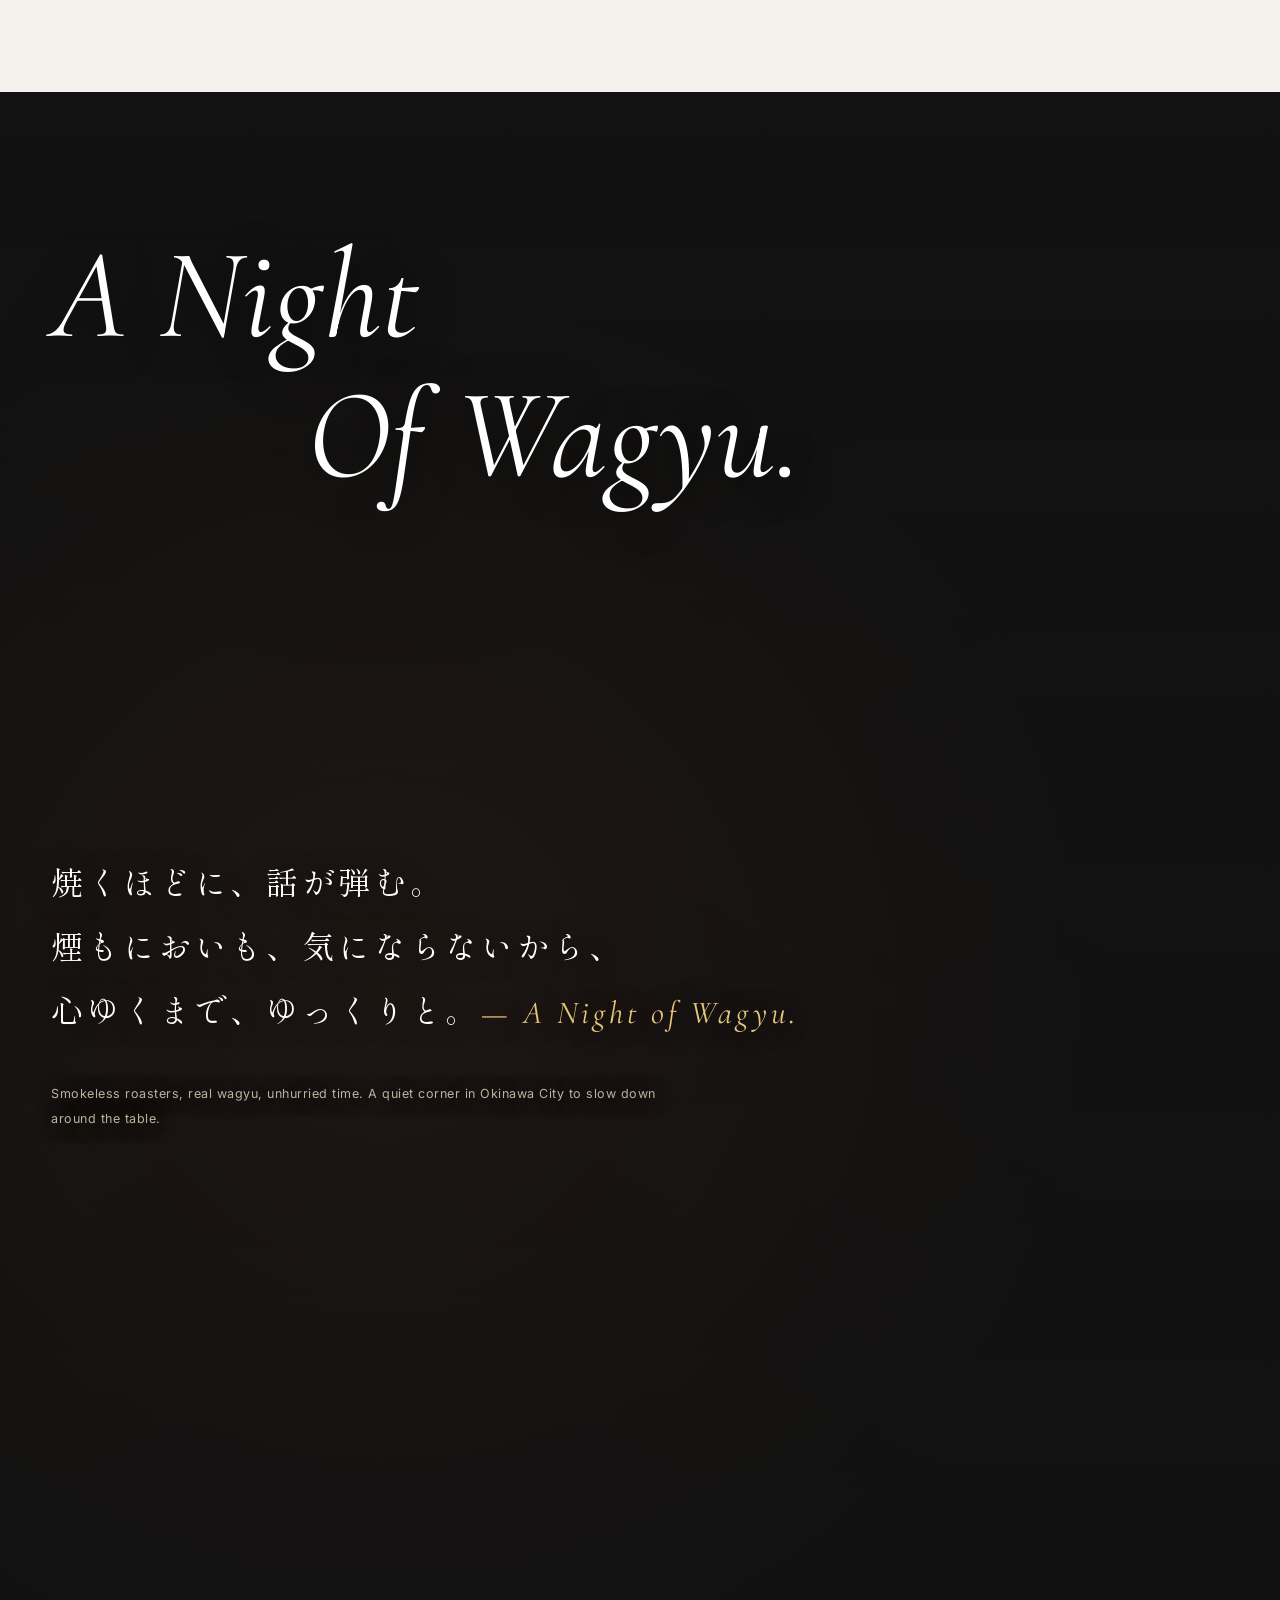
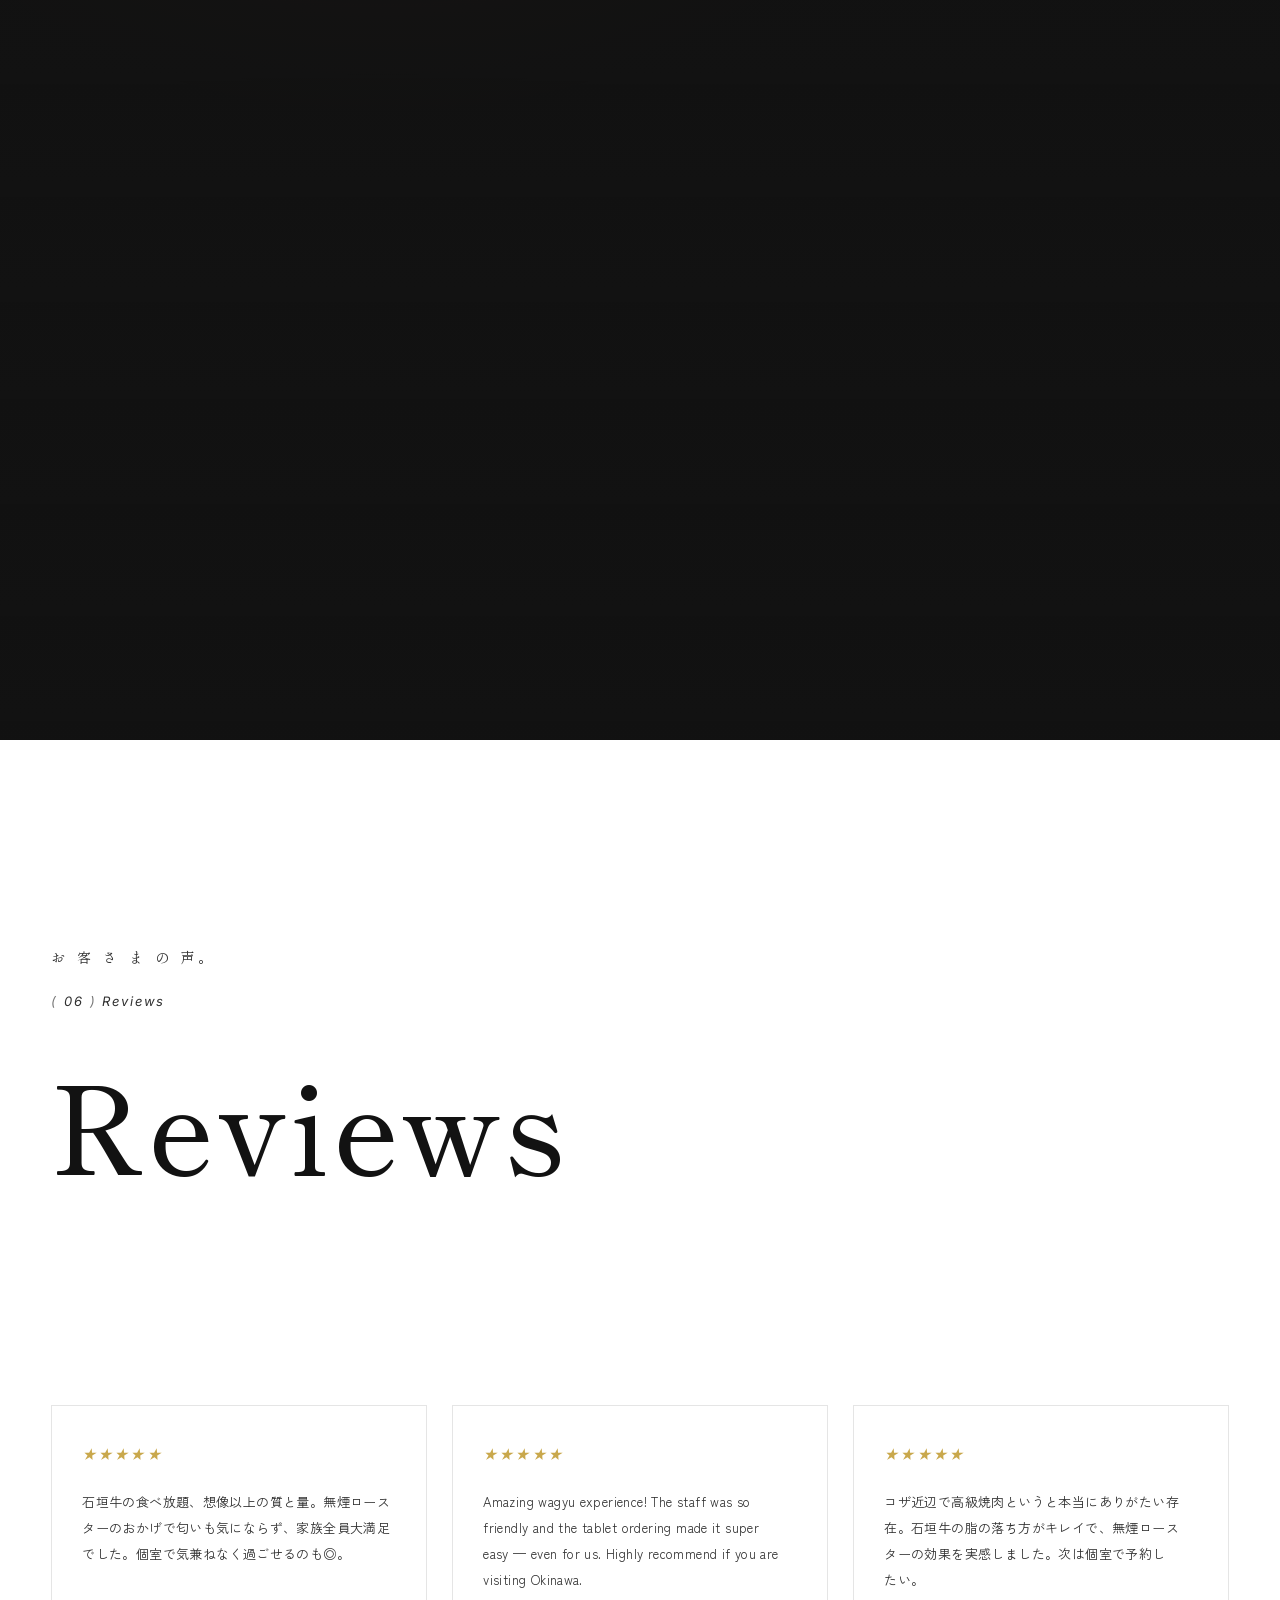
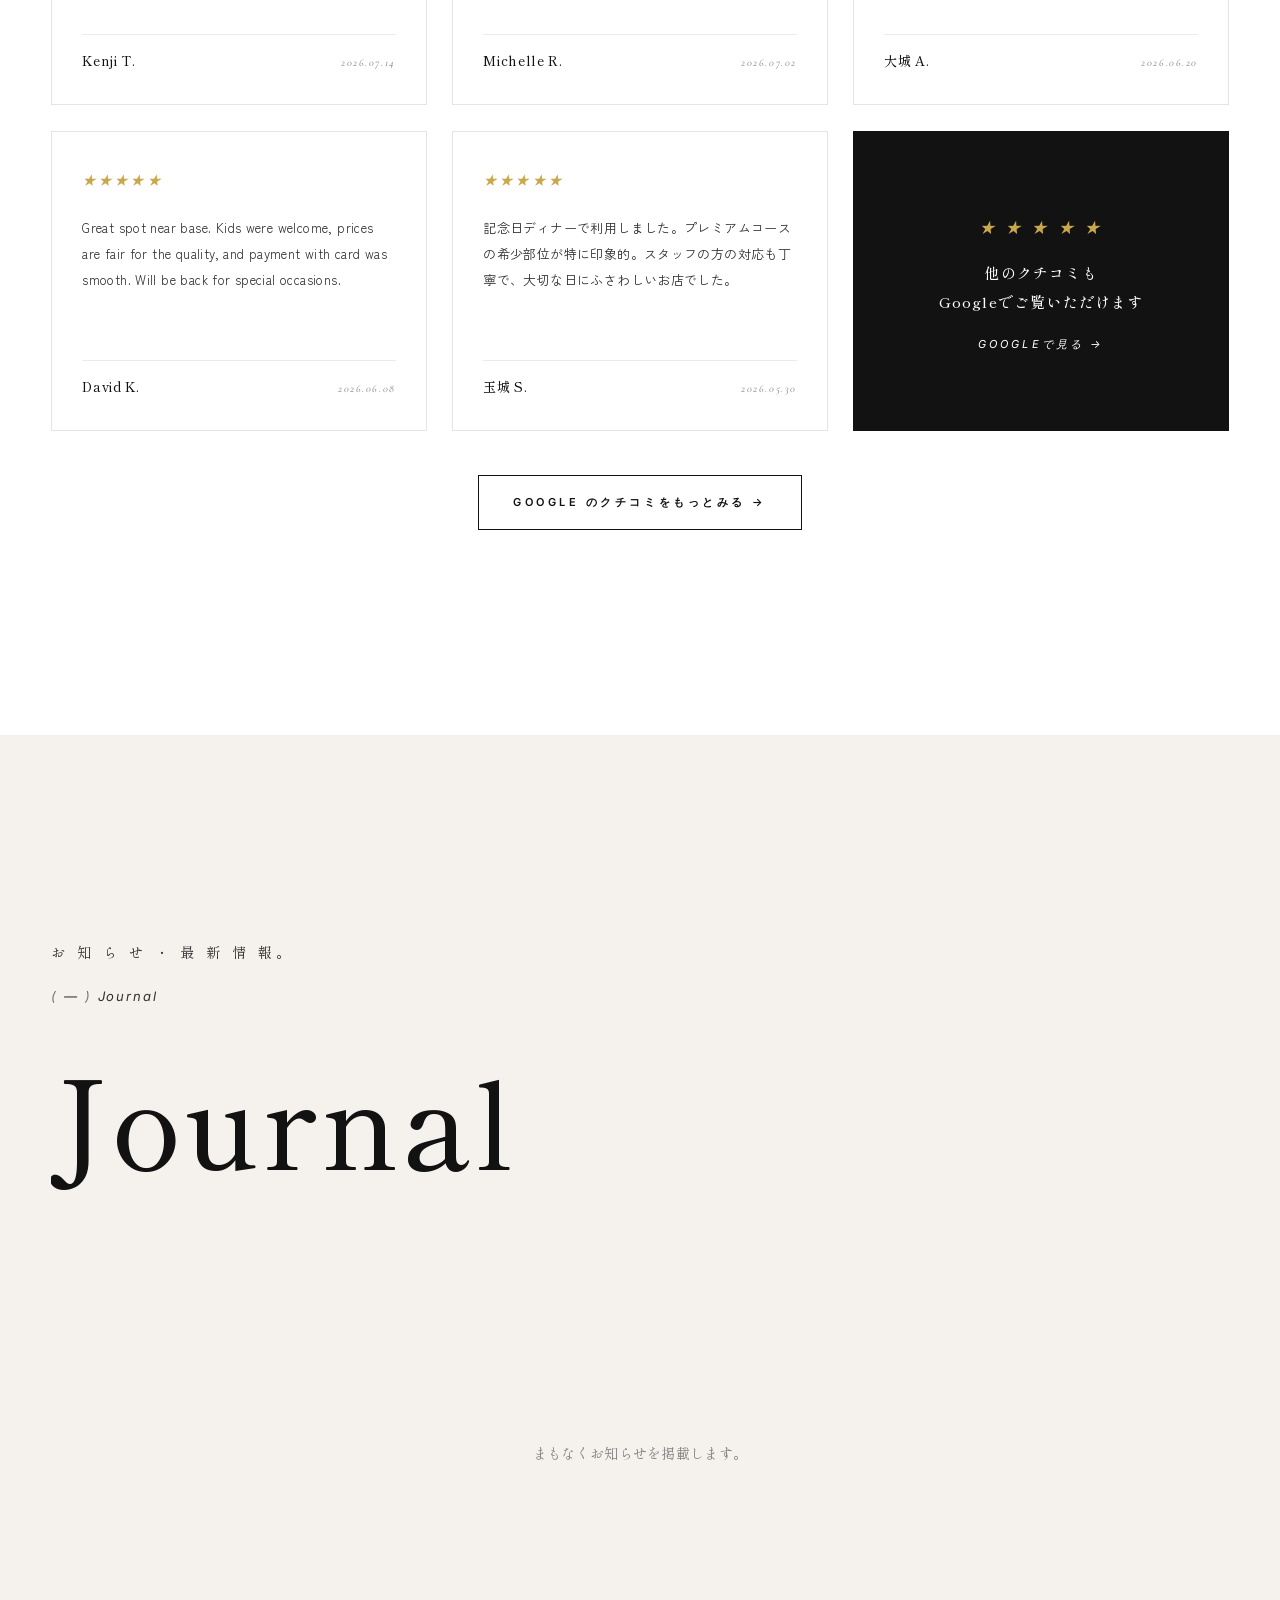
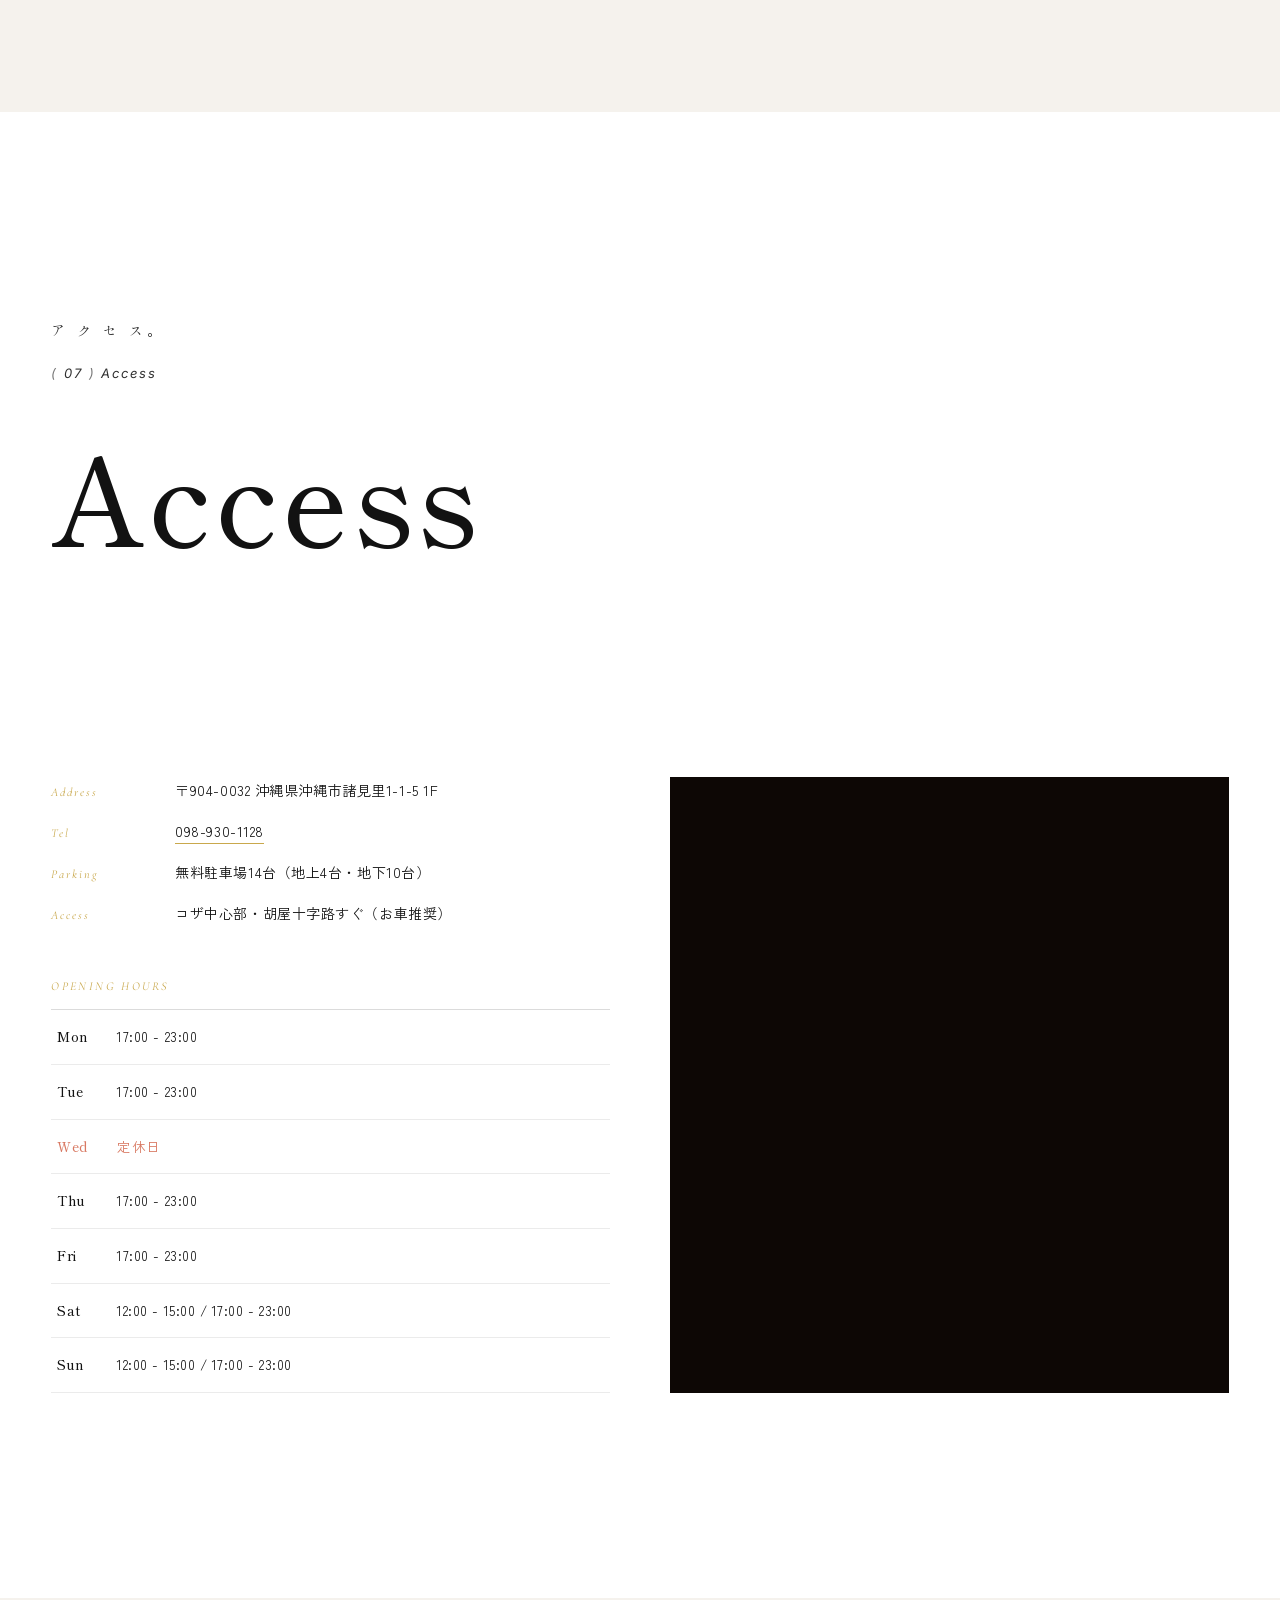
==== commit 24fdd857: "SEO: individual Review JSON-LD (5) + img-fillet.jpg 17MB→134KB compression" ====
--- a/index.html
+++ b/index.html
@@ -829,6 +829,32 @@
     </a>`;
   }
   grid.innerHTML=html;
+  injectReviewsSchema(items);
+}
+/* 個別 Review JSON-LD を <head> に動的注入 — AggregateRating の裏付け */
+function injectReviewsSchema(items){
+  if(!Array.isArray(items)||!items.length) return;
+  const RESTAURANT_ID='https://yakiniku-tengu.search-mania.net/#restaurant';
+  const reviewsLd=items.slice(0,5).filter(r=>r&&r.text).map(r=>({
+    '@type':'Review',
+    'author':{'@type':'Person','name':String(r.name||'Anonymous')},
+    'datePublished':String(r.date||''),
+    'reviewBody':String(r.text||''),
+    'reviewRating':{'@type':'Rating','ratingValue':String(r.stars||5),'bestRating':'5','worstRating':'1'},
+    'publisher':{'@type':'Organization','name':'Google','url':'https://www.google.com/maps'},
+    'itemReviewed':{'@id':RESTAURANT_ID}
+  }));
+  if(!reviewsLd.length) return;
+  const doc={'@context':'https://schema.org','@graph':reviewsLd};
+  // 既存 script があれば置換、なければ head に追加
+  let sc=document.getElementById('reviews-ldjson');
+  if(!sc){
+    sc=document.createElement('script');
+    sc.type='application/ld+json';
+    sc.id='reviews-ldjson';
+    document.head.appendChild(sc);
+  }
+  sc.textContent=JSON.stringify(doc);
 }
 function applyBlog(items){
   const wall=document.querySelector('#blog .wall');
@@ -850,7 +876,8 @@
     const rawUrl=String(b.url||'').replace(/\/+$/,'');
     const lastSeg=rawUrl.split('/').pop();
     const slug=(lastSeg&&lastSeg.length>=4)?lastSeg:(b.date||'');
-    const href=slug?`/blog/?post=${slug}&n=${i}`:null;
+    // パス型URL: /blog/{slug}/ を Cloudflare Pages Function がSSRで返す
+    const href=slug?`/blog/${encodeURIComponent(slug)}/`:null;
     const open=href?`<a href="${href}" class="blog-card">`:`<article class="blog-card" tabindex="0" data-idx="${i}">`;
     const close=href?'</a>':'</article>';
     return `${open}
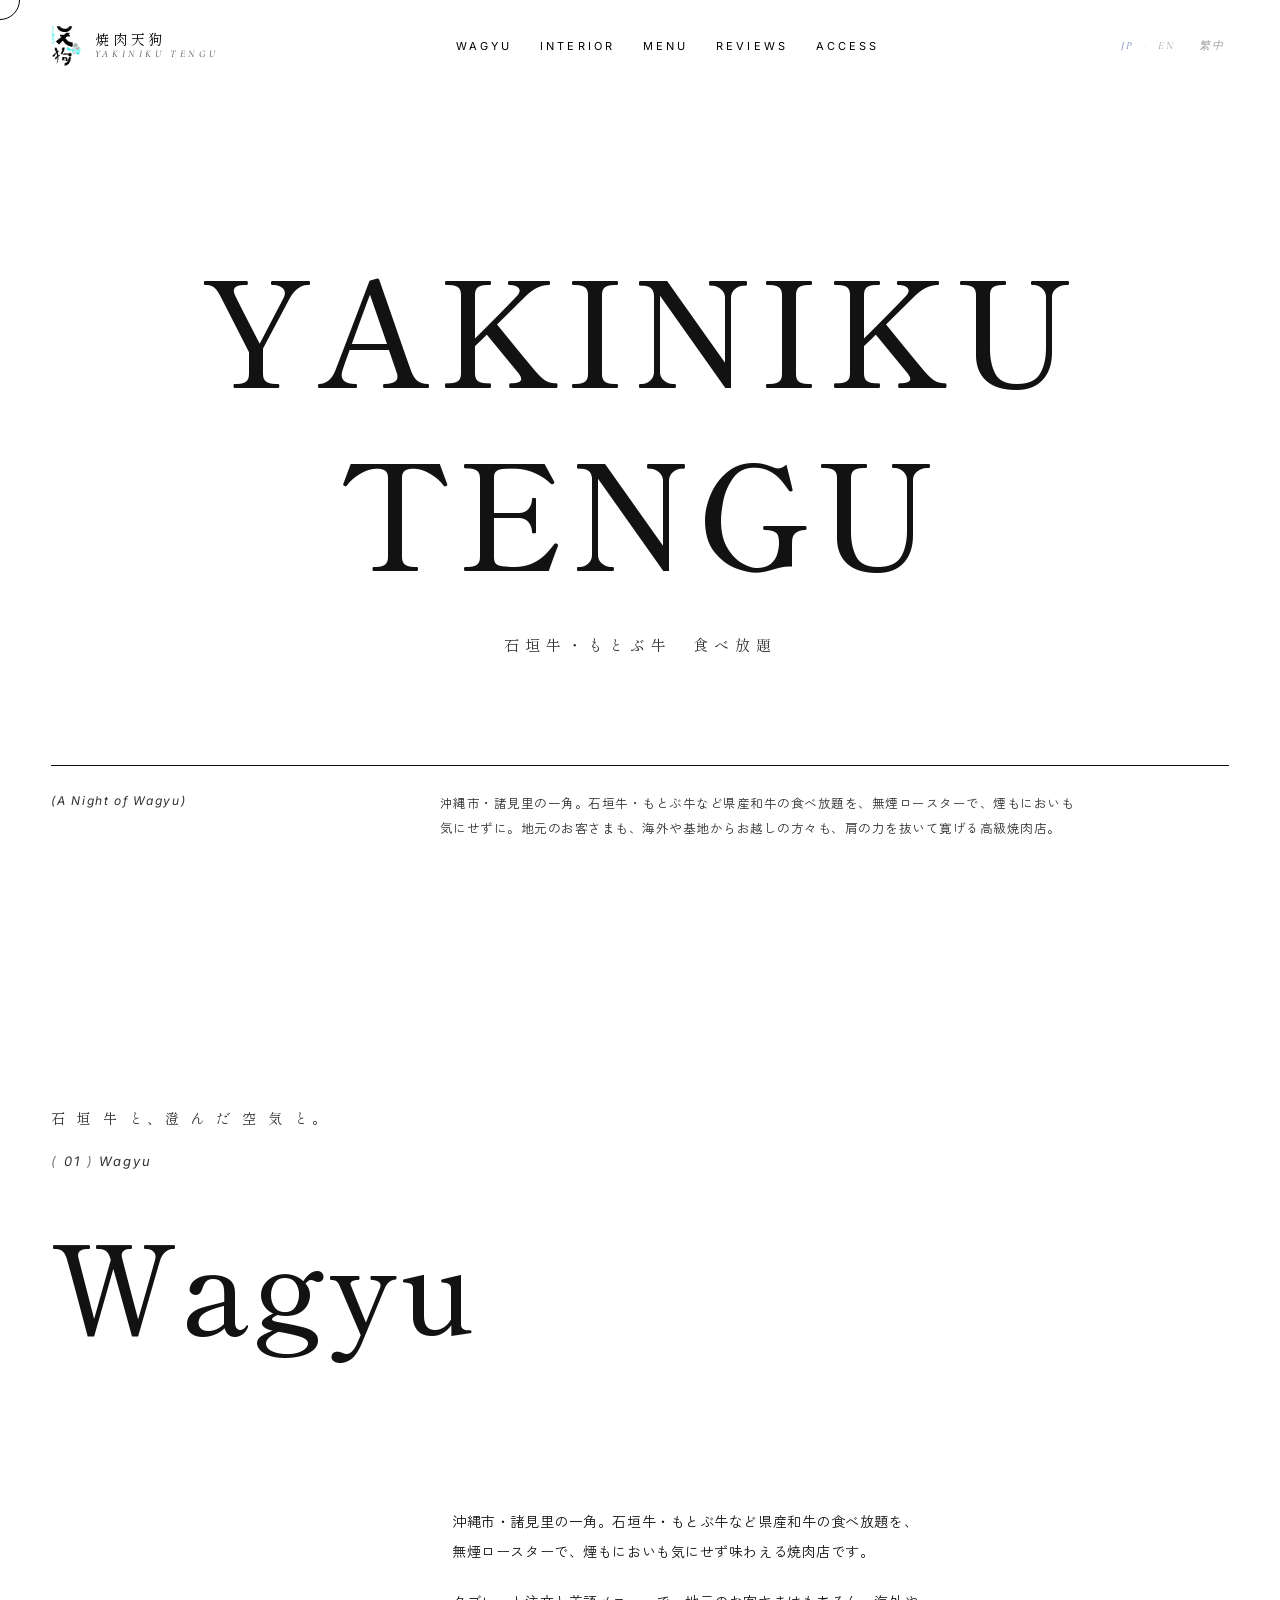
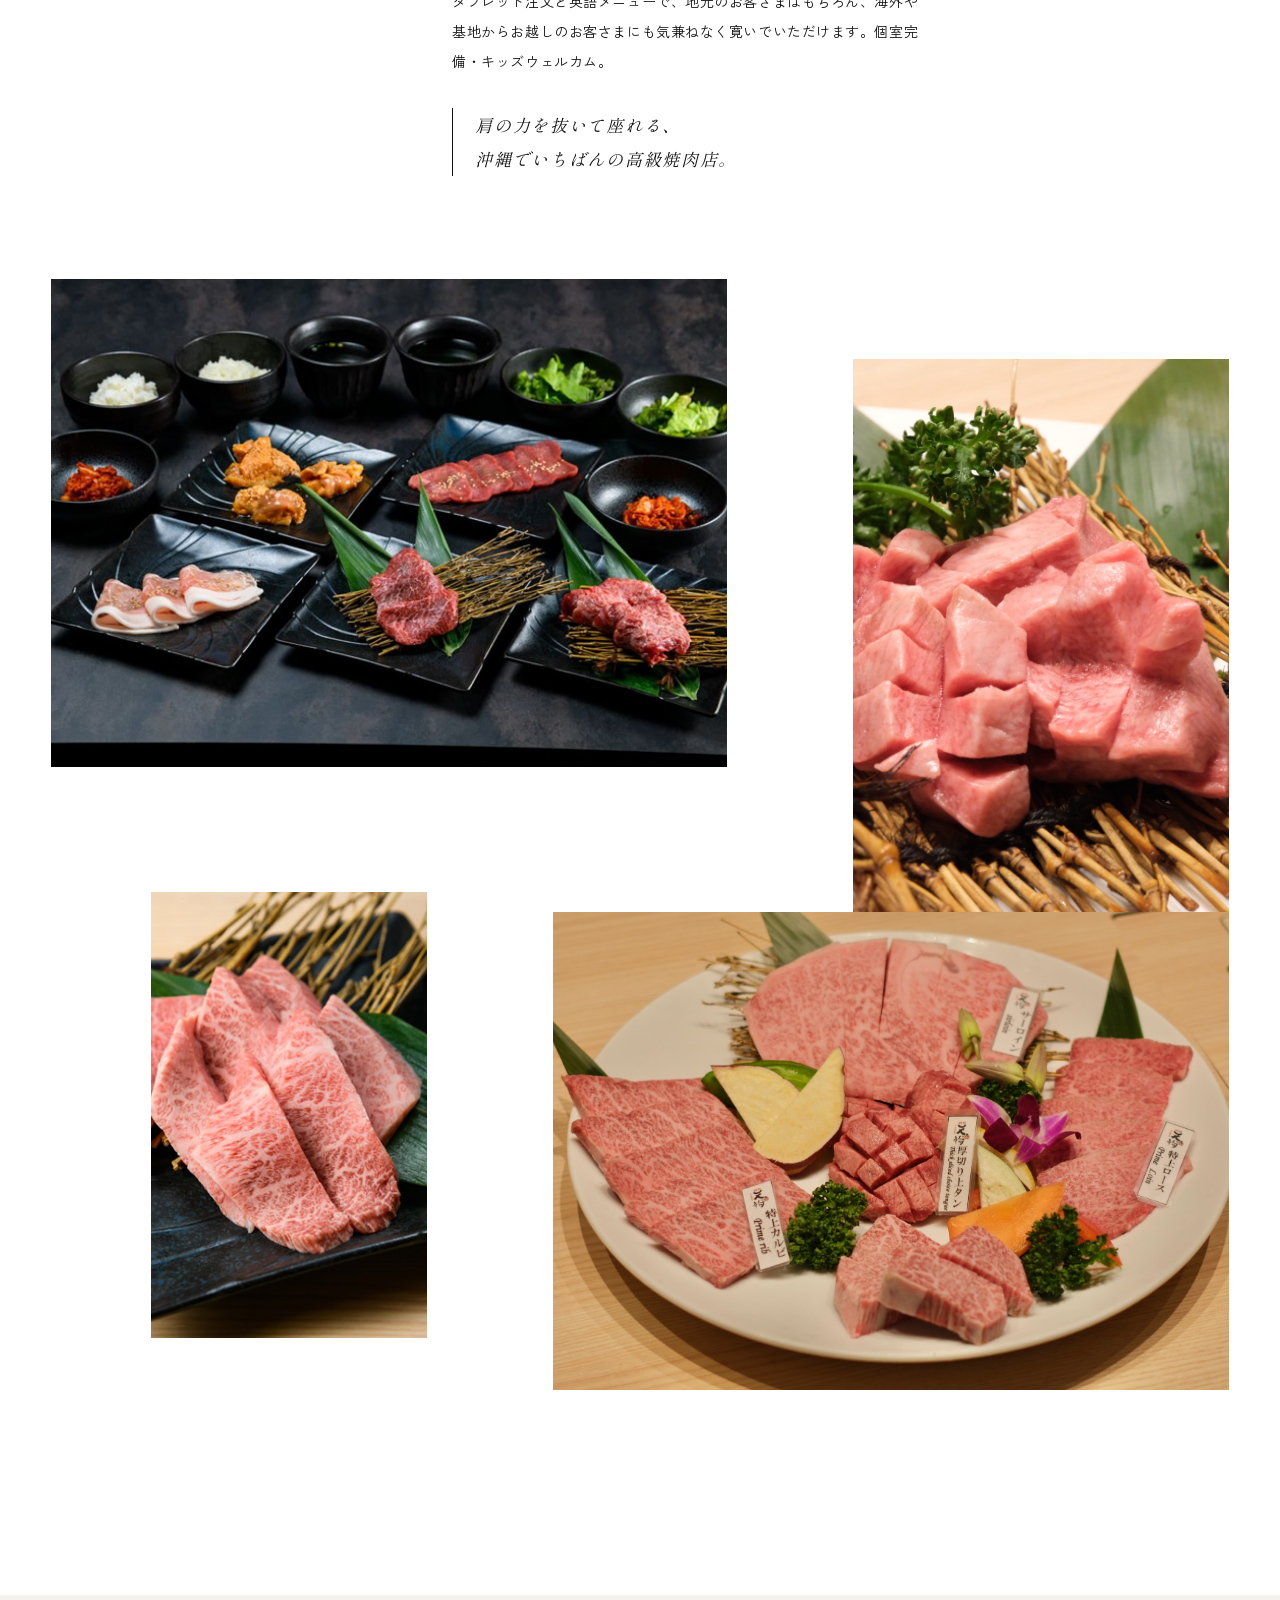
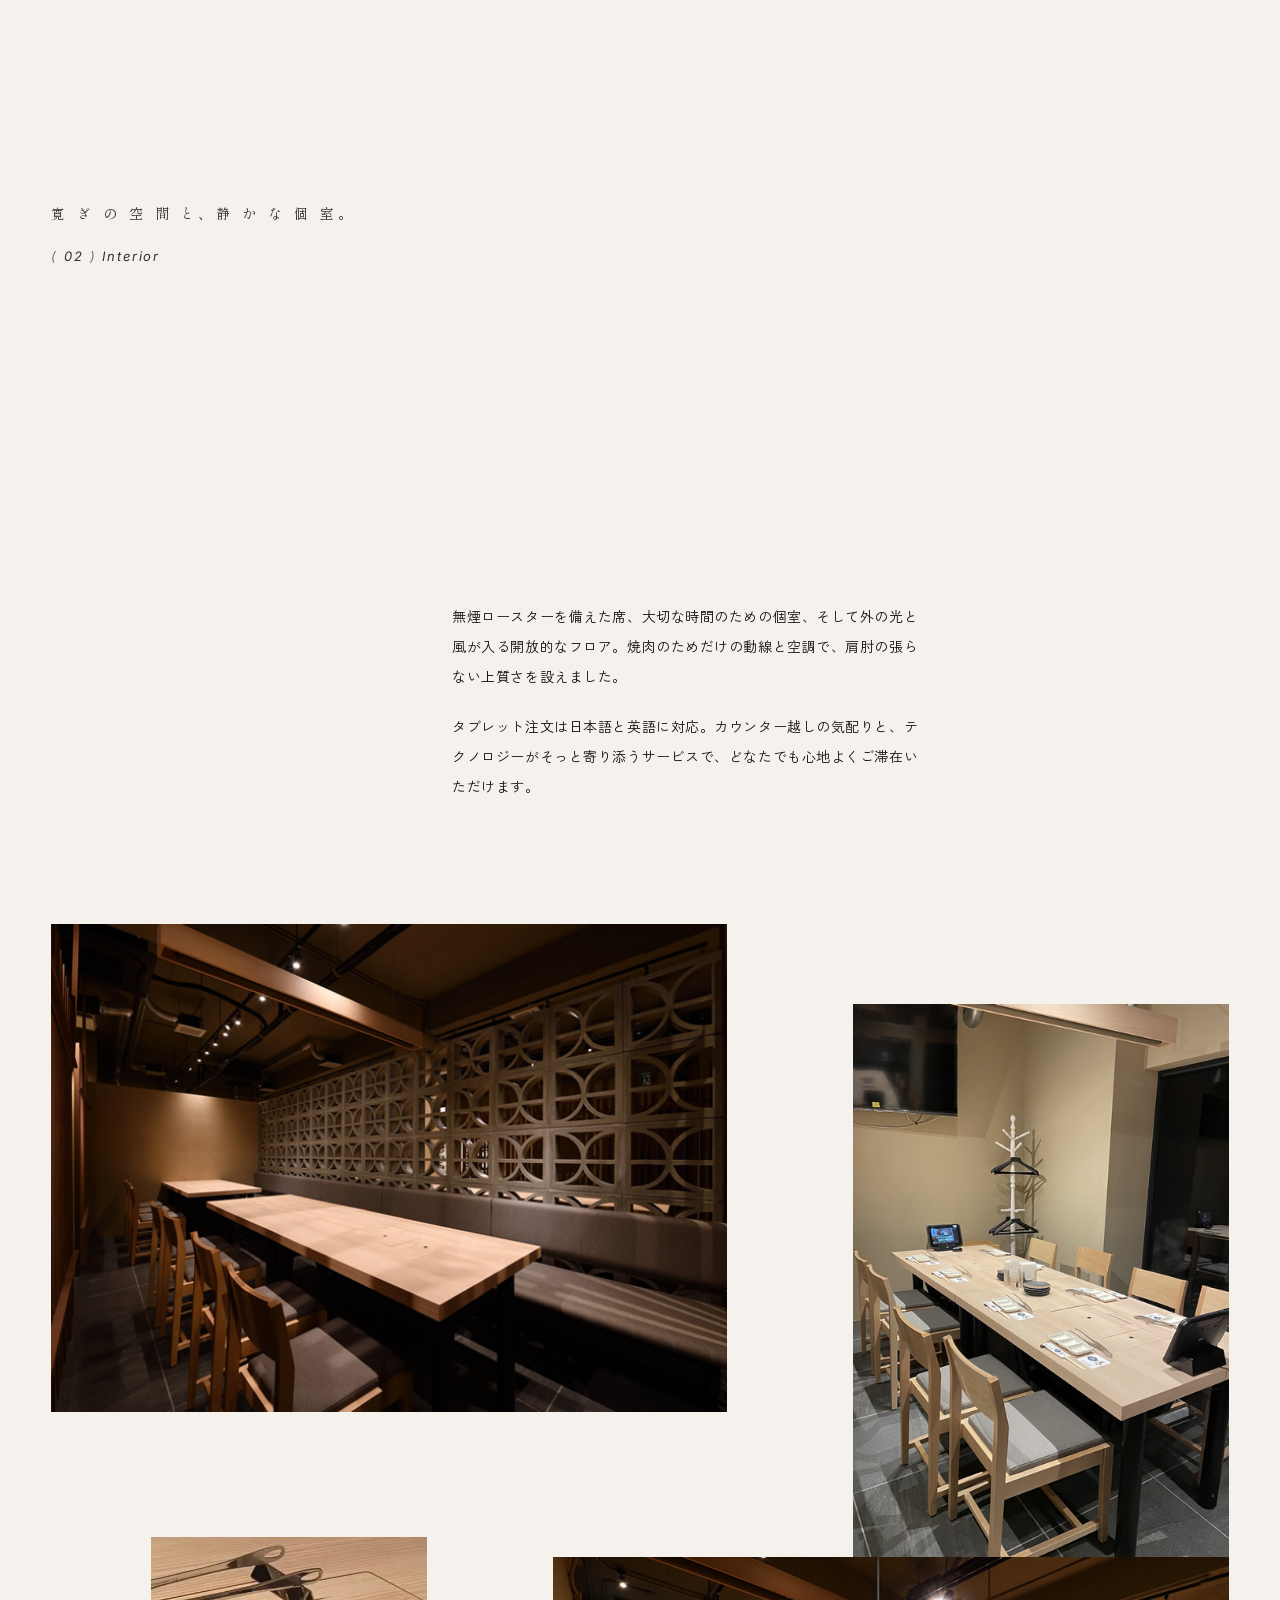
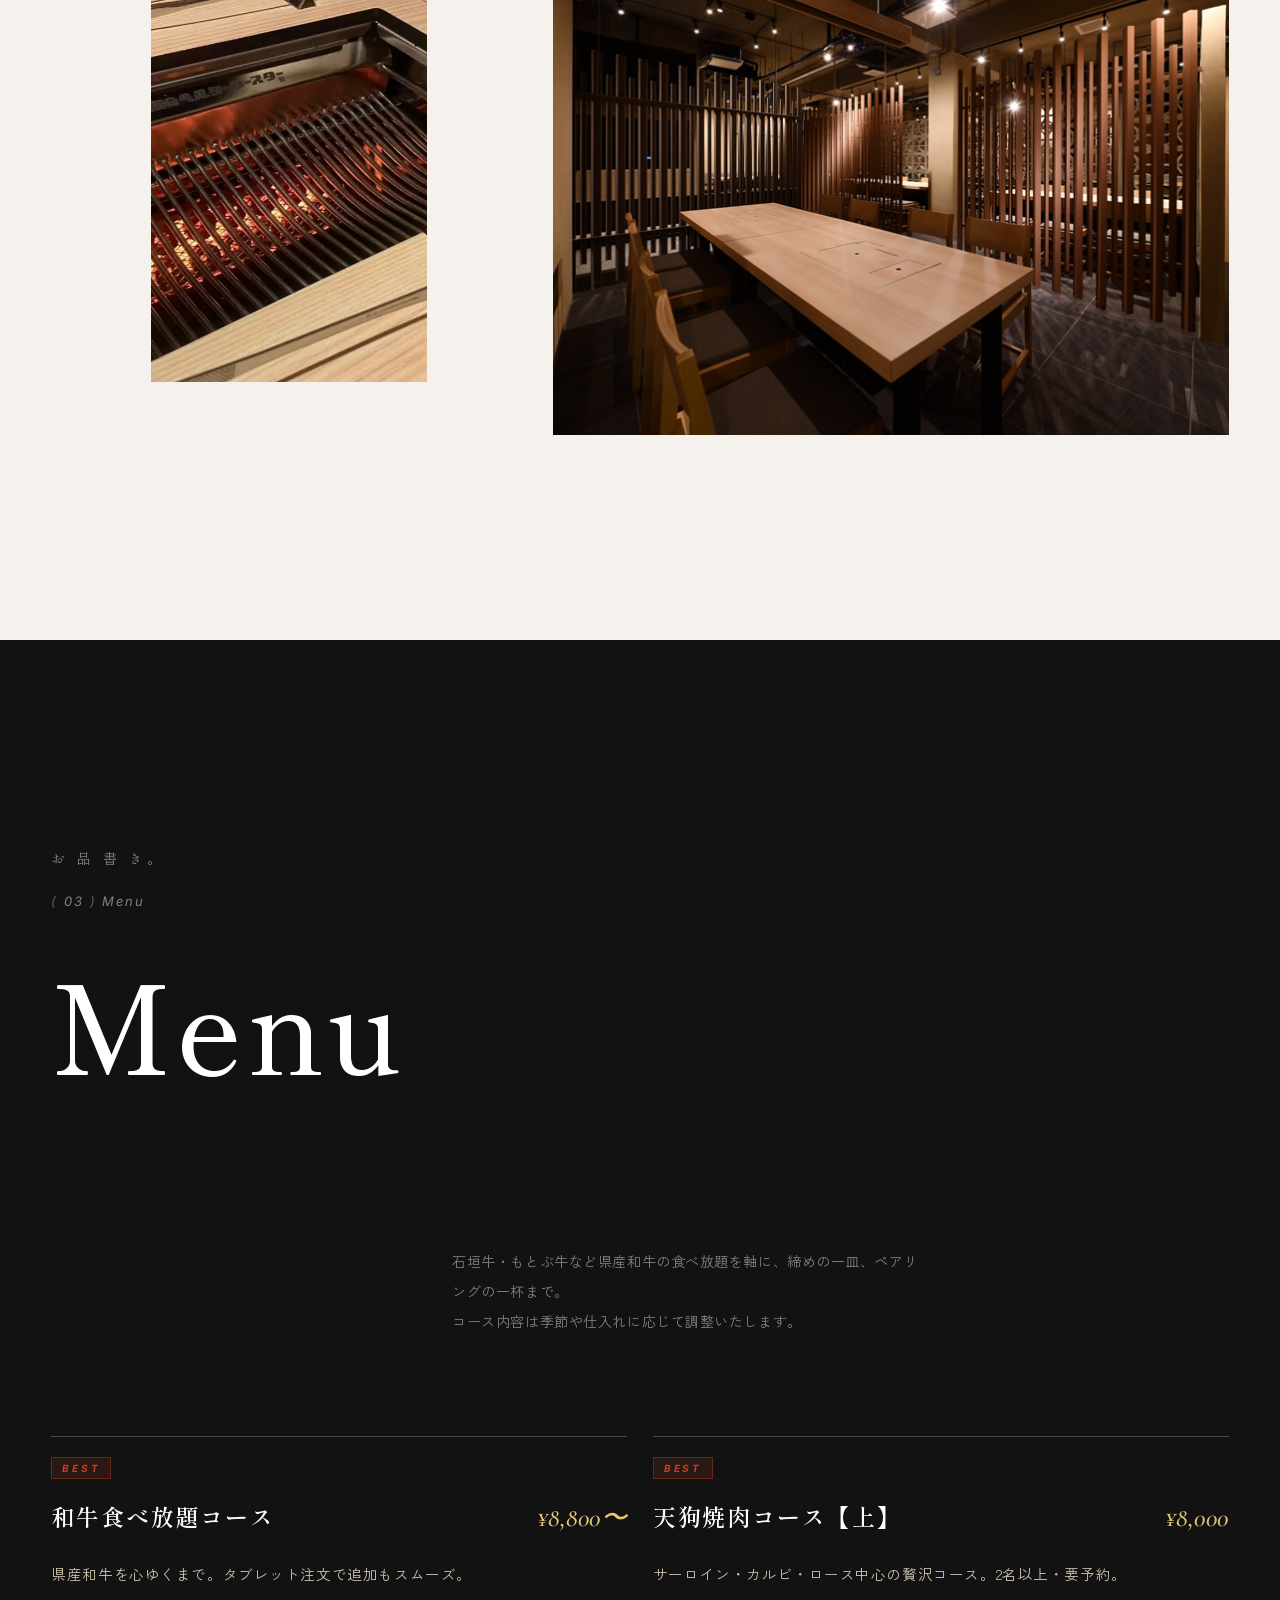
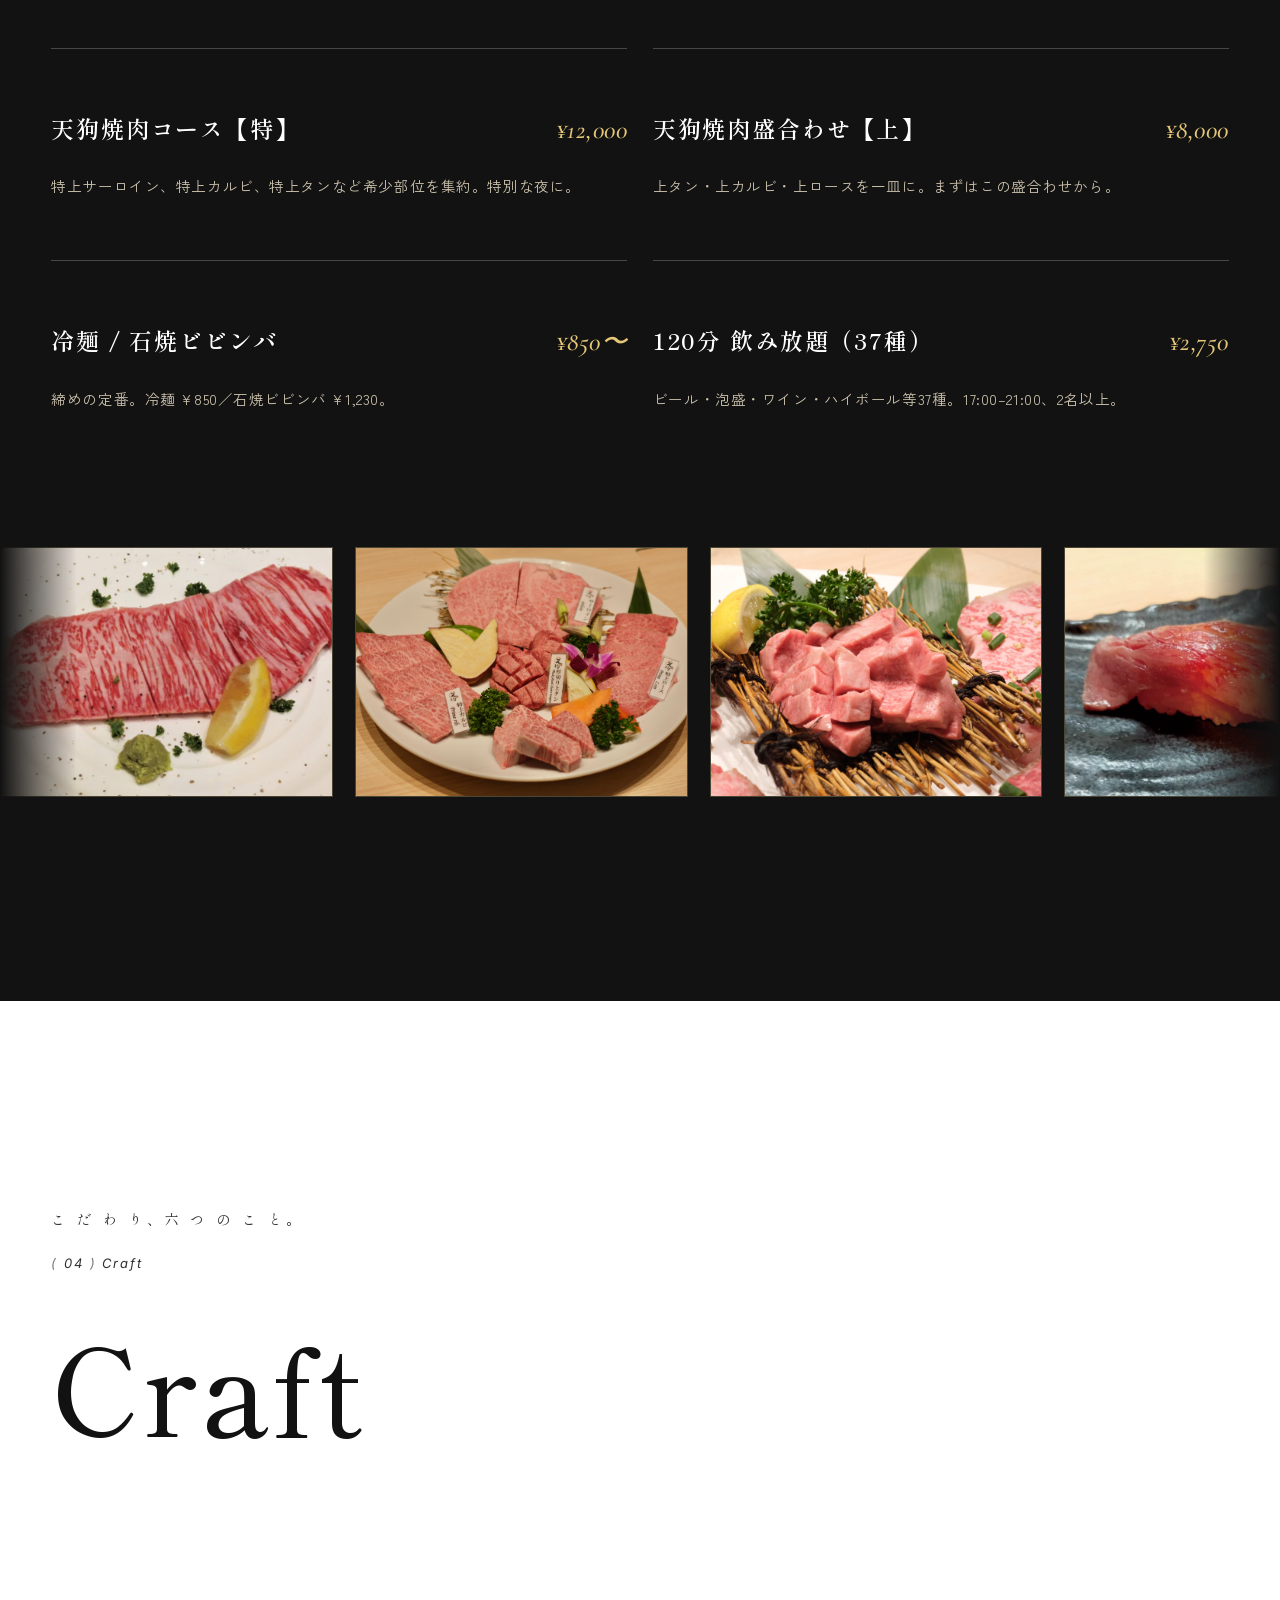
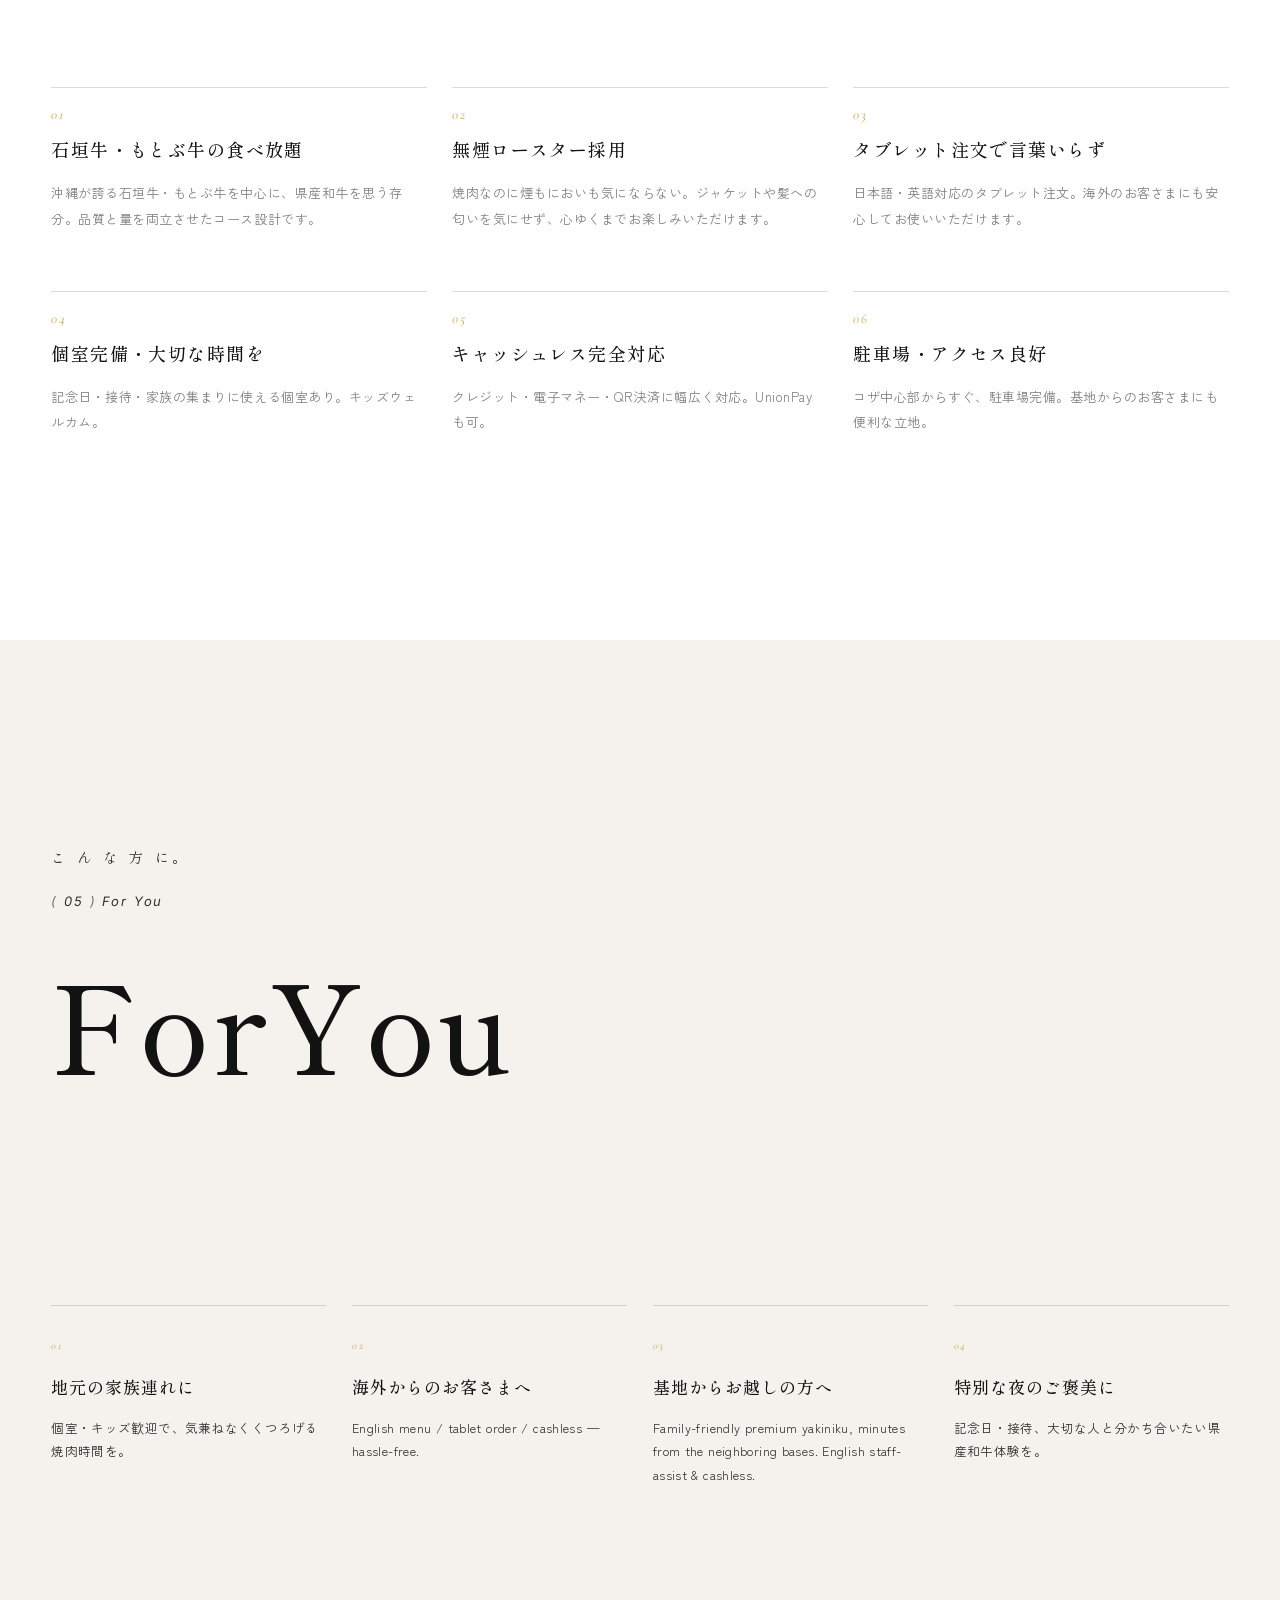
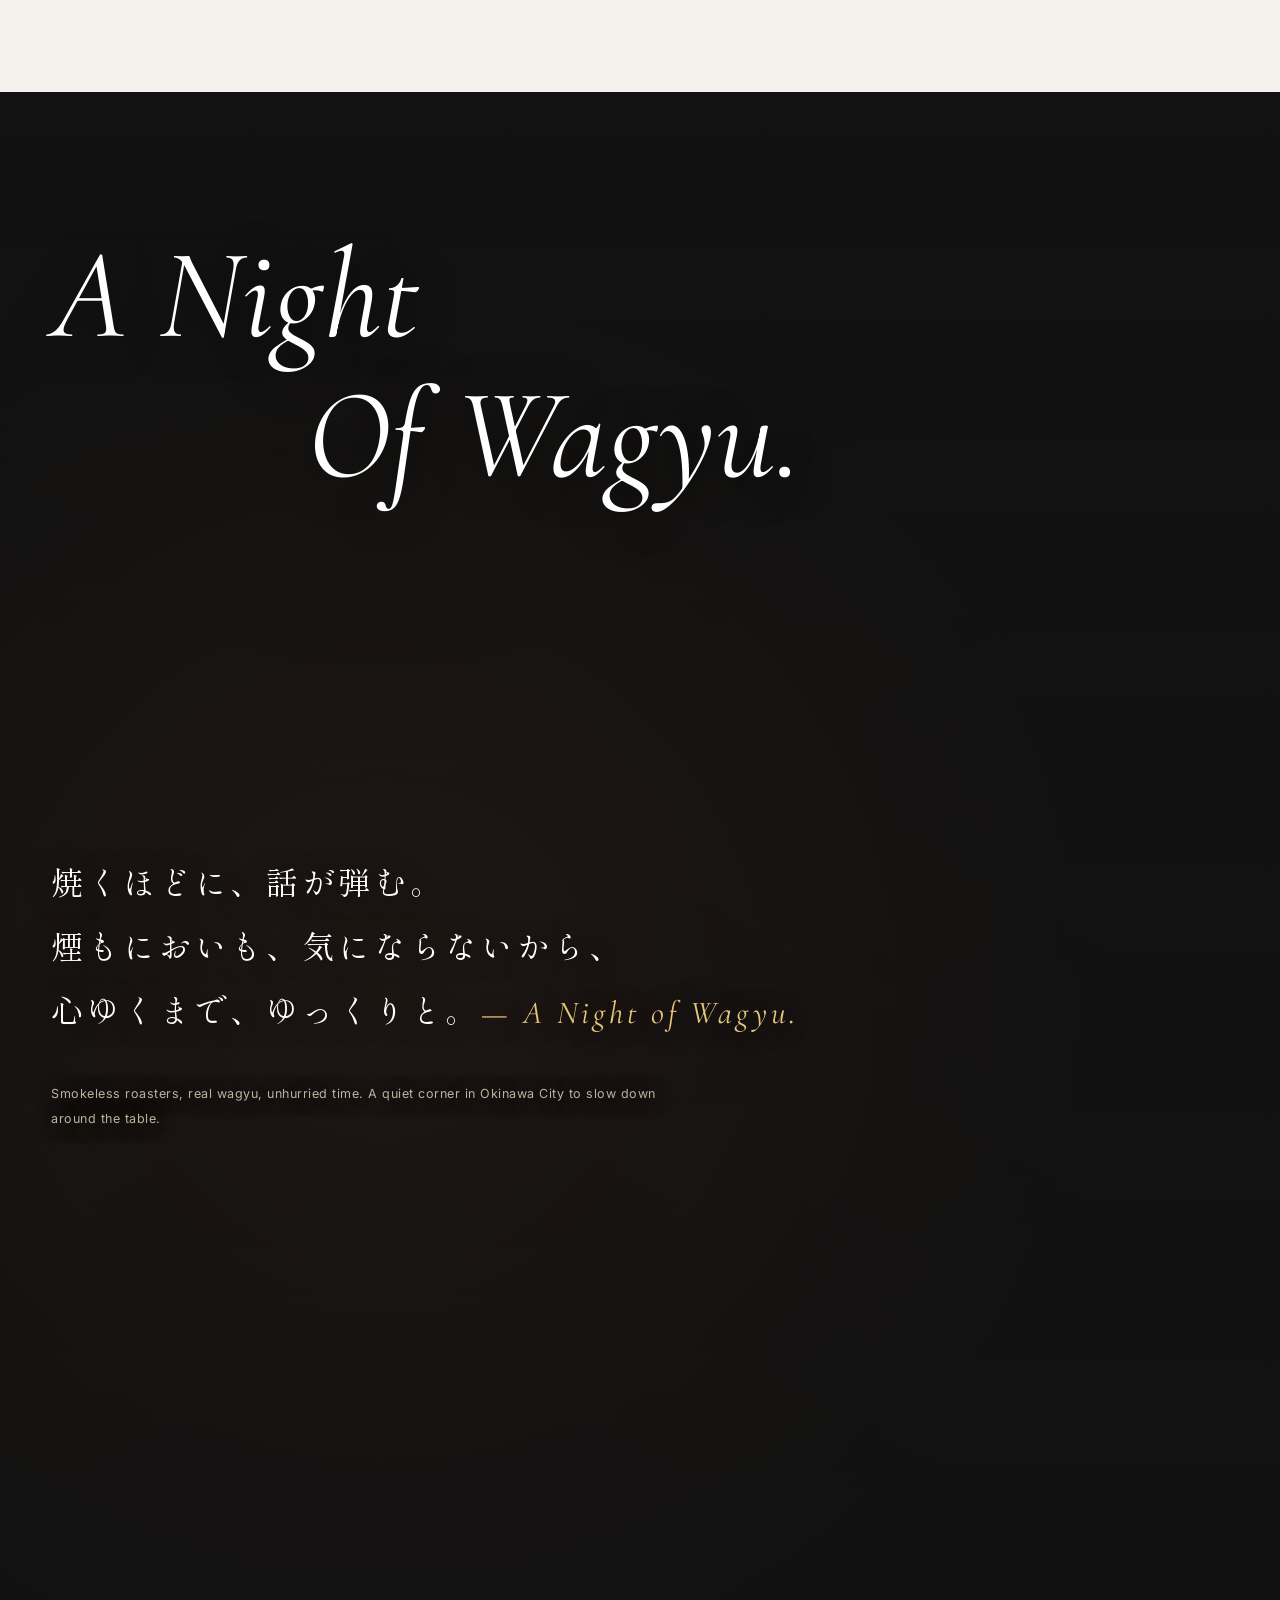
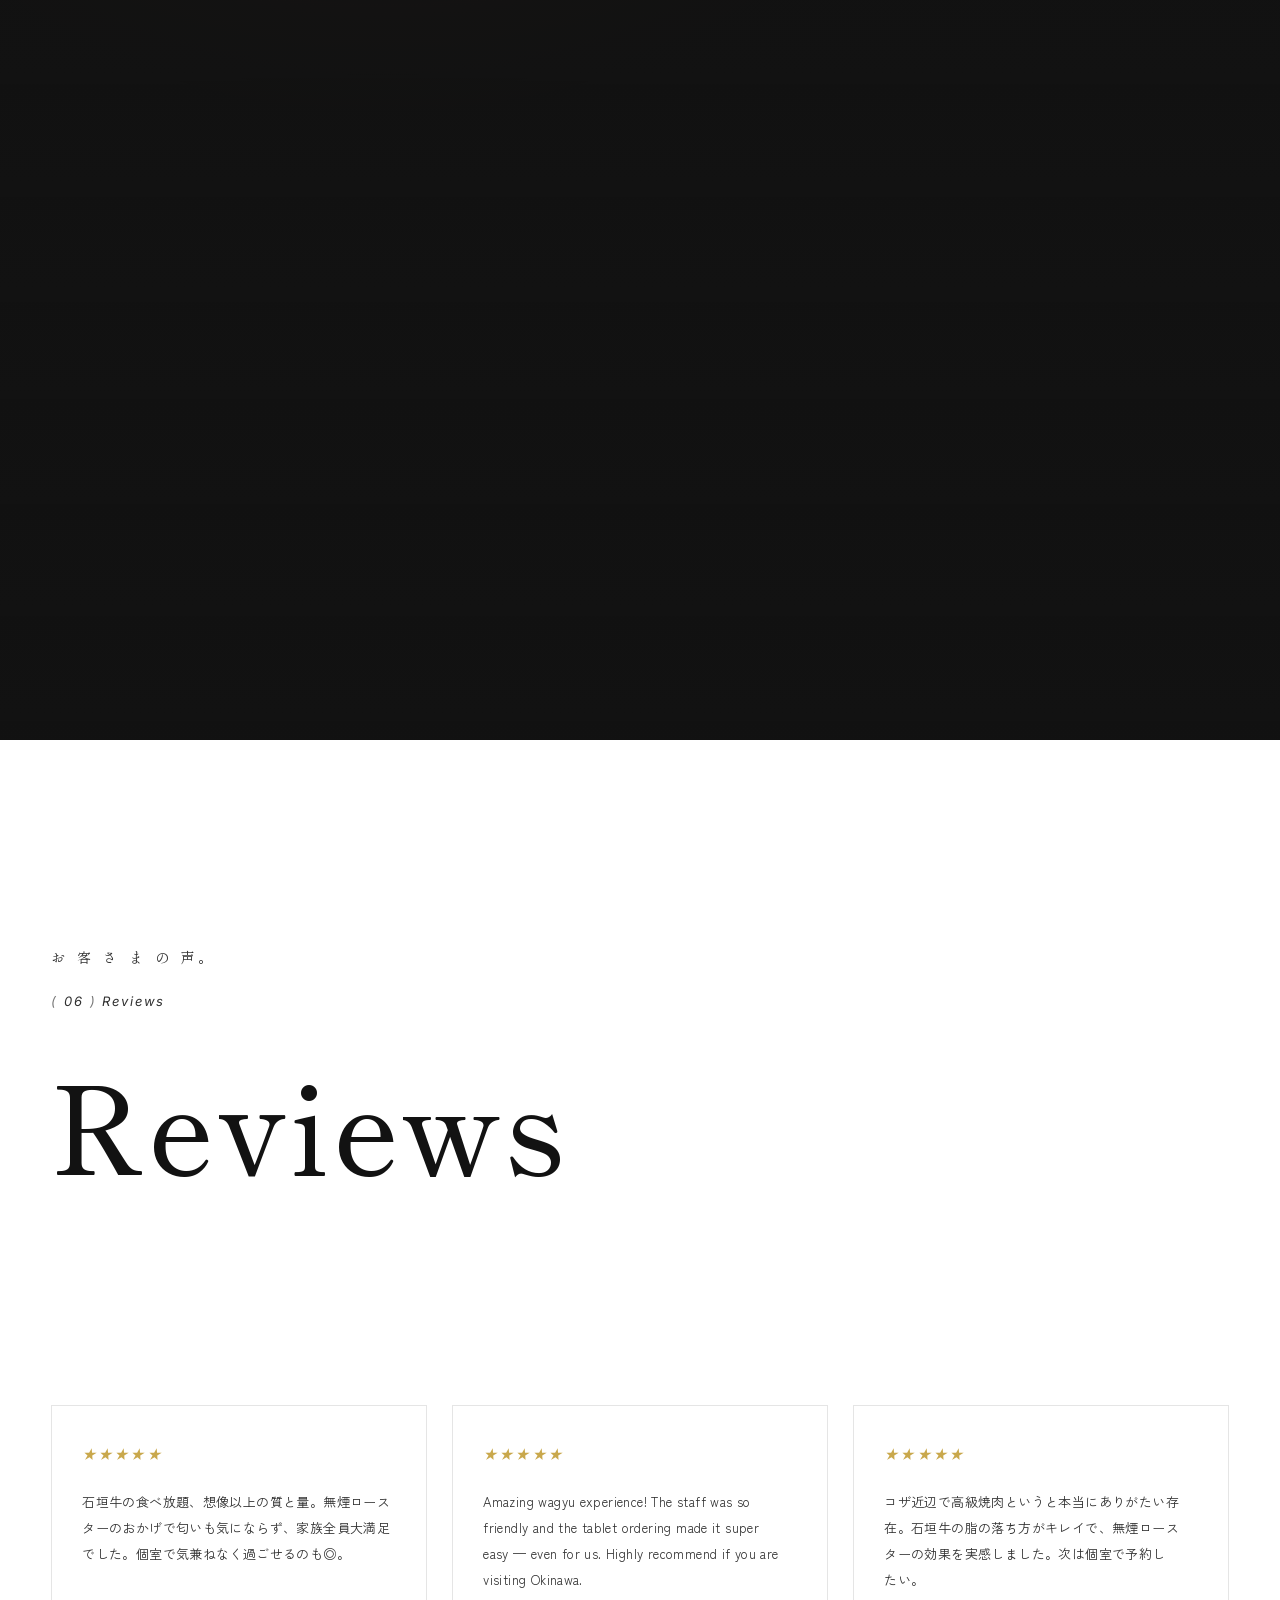
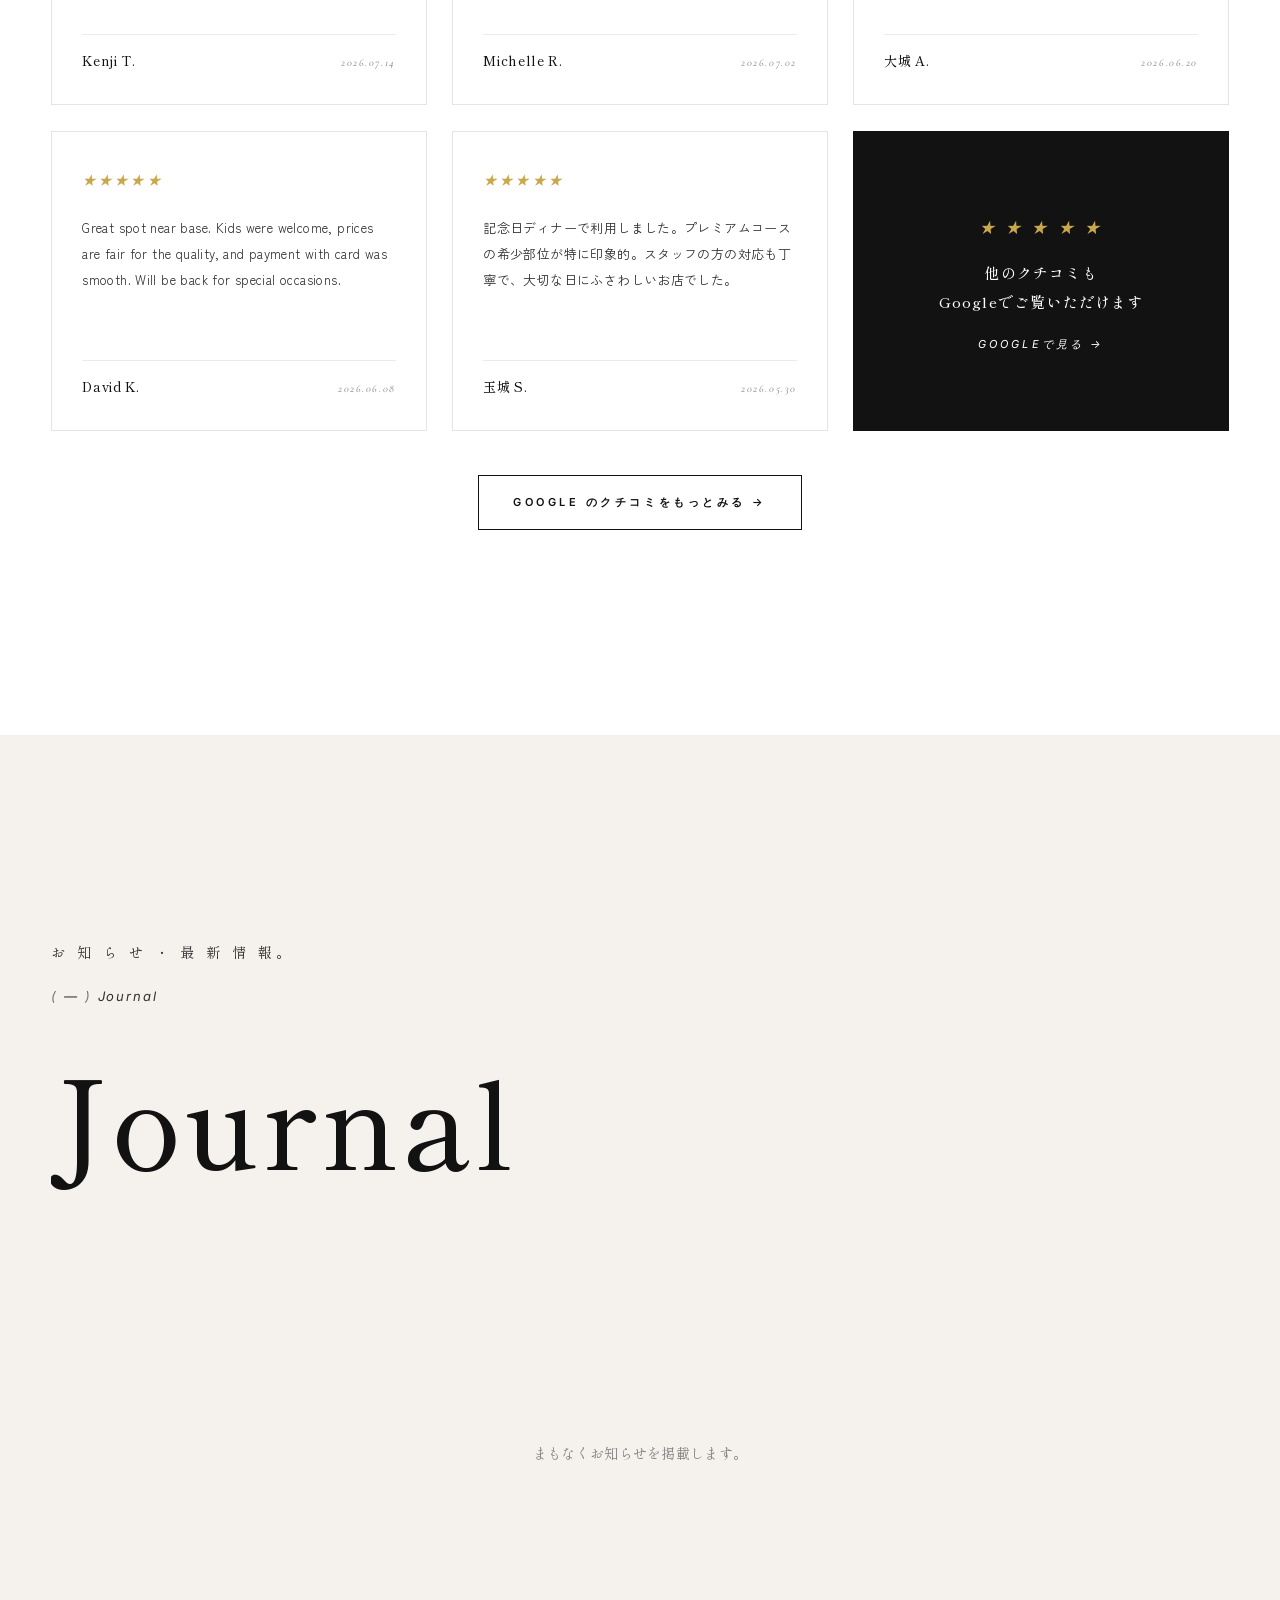
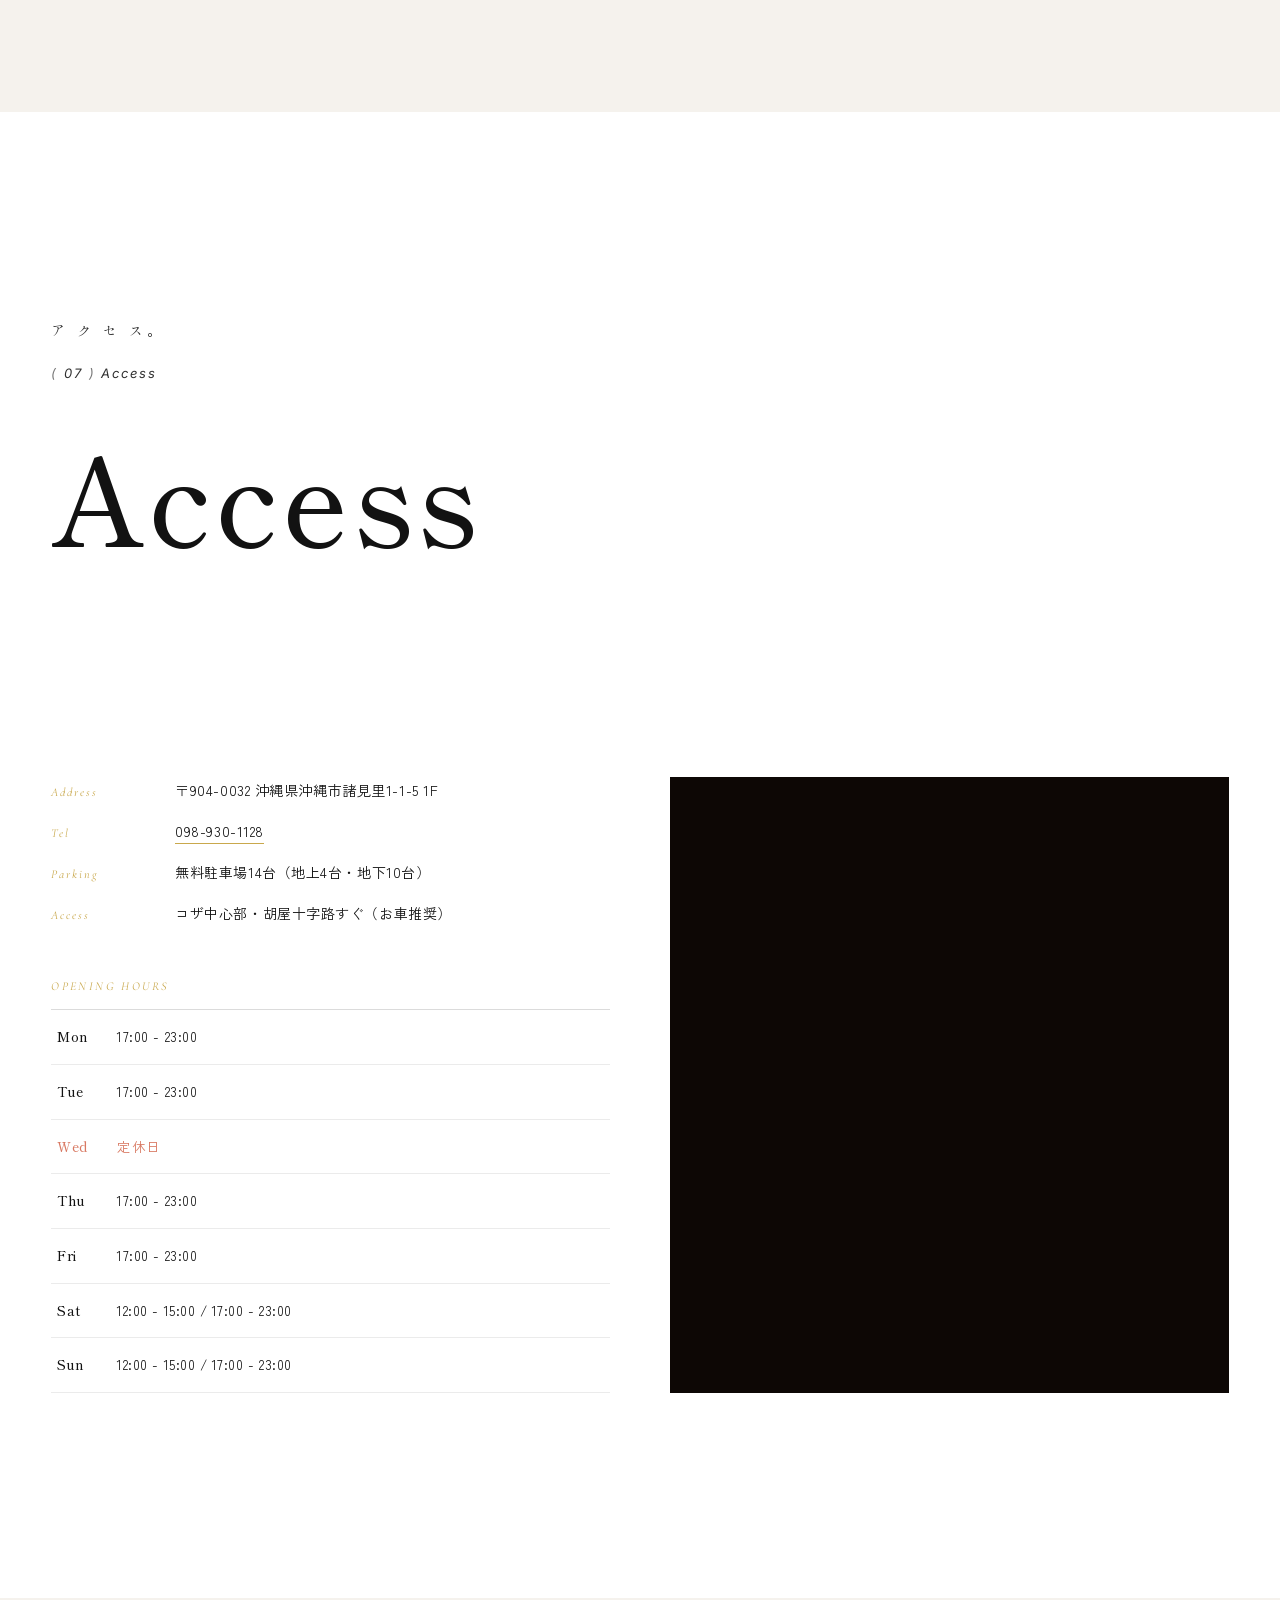
==== commit a0cd46a9: "JP index: add static Review JSON-LD fallback (JS injection overrides same id post-CMS load)" ====
--- a/index.html
+++ b/index.html
@@ -156,6 +156,17 @@
   ]
 }
 </script>
+
+<!-- Initial Review LD-JSON: JS が CMS 取得後に同じ id で上書きするが、Bot が JS 待たずに拾えるように静的にも埋める -->
+<script type="application/ld+json" id="reviews-ldjson">
+{"@context":"https://schema.org","@graph":[
+{"@type":"Review","author":{"@type":"Person","name":"Kenji T."},"datePublished":"2026-07-14","reviewBody":"石垣牛の食べ放題、想像以上の質と量。無煙ロースターのおかげで匂いも気にならず、家族全員大満足でした。個室で気兼ねなく過ごせるのも◎。","reviewRating":{"@type":"Rating","ratingValue":"5","bestRating":"5","worstRating":"1"},"publisher":{"@type":"Organization","name":"Google","url":"https://www.google.com/maps"},"itemReviewed":{"@id":"https://yakiniku-tengu.search-mania.net/#restaurant"}},
+{"@type":"Review","author":{"@type":"Person","name":"Michelle R."},"datePublished":"2026-07-02","reviewBody":"Amazing wagyu experience! The staff was so friendly and the tablet ordering made it super easy — even for us. Highly recommend if you are visiting Okinawa.","reviewRating":{"@type":"Rating","ratingValue":"5","bestRating":"5","worstRating":"1"},"publisher":{"@type":"Organization","name":"Google","url":"https://www.google.com/maps"},"itemReviewed":{"@id":"https://yakiniku-tengu.search-mania.net/#restaurant"}},
+{"@type":"Review","author":{"@type":"Person","name":"大城 A."},"datePublished":"2026-06-20","reviewBody":"コザ近辺で高級焼肉というと本当にありがたい存在。石垣牛の脂の落ち方がキレイで、無煙ロースターの効果を実感しました。次は個室で予約したい。","reviewRating":{"@type":"Rating","ratingValue":"5","bestRating":"5","worstRating":"1"},"publisher":{"@type":"Organization","name":"Google","url":"https://www.google.com/maps"},"itemReviewed":{"@id":"https://yakiniku-tengu.search-mania.net/#restaurant"}},
+{"@type":"Review","author":{"@type":"Person","name":"David K."},"datePublished":"2026-06-08","reviewBody":"Great spot near base. Kids were welcome, prices are fair for the quality, and payment with card was smooth. Will be back for special occasions.","reviewRating":{"@type":"Rating","ratingValue":"5","bestRating":"5","worstRating":"1"},"publisher":{"@type":"Organization","name":"Google","url":"https://www.google.com/maps"},"itemReviewed":{"@id":"https://yakiniku-tengu.search-mania.net/#restaurant"}},
+{"@type":"Review","author":{"@type":"Person","name":"玉城 S."},"datePublished":"2026-05-30","reviewBody":"記念日ディナーで利用しました。プレミアムコースの希少部位が特に印象的。スタッフの方の対応も丁寧で、大切な日にふさわしいお店でした。","reviewRating":{"@type":"Rating","ratingValue":"5","bestRating":"5","worstRating":"1"},"publisher":{"@type":"Organization","name":"Google","url":"https://www.google.com/maps"},"itemReviewed":{"@id":"https://yakiniku-tengu.search-mania.net/#restaurant"}}
+]}
+</script>
 </head>
 <body>
 
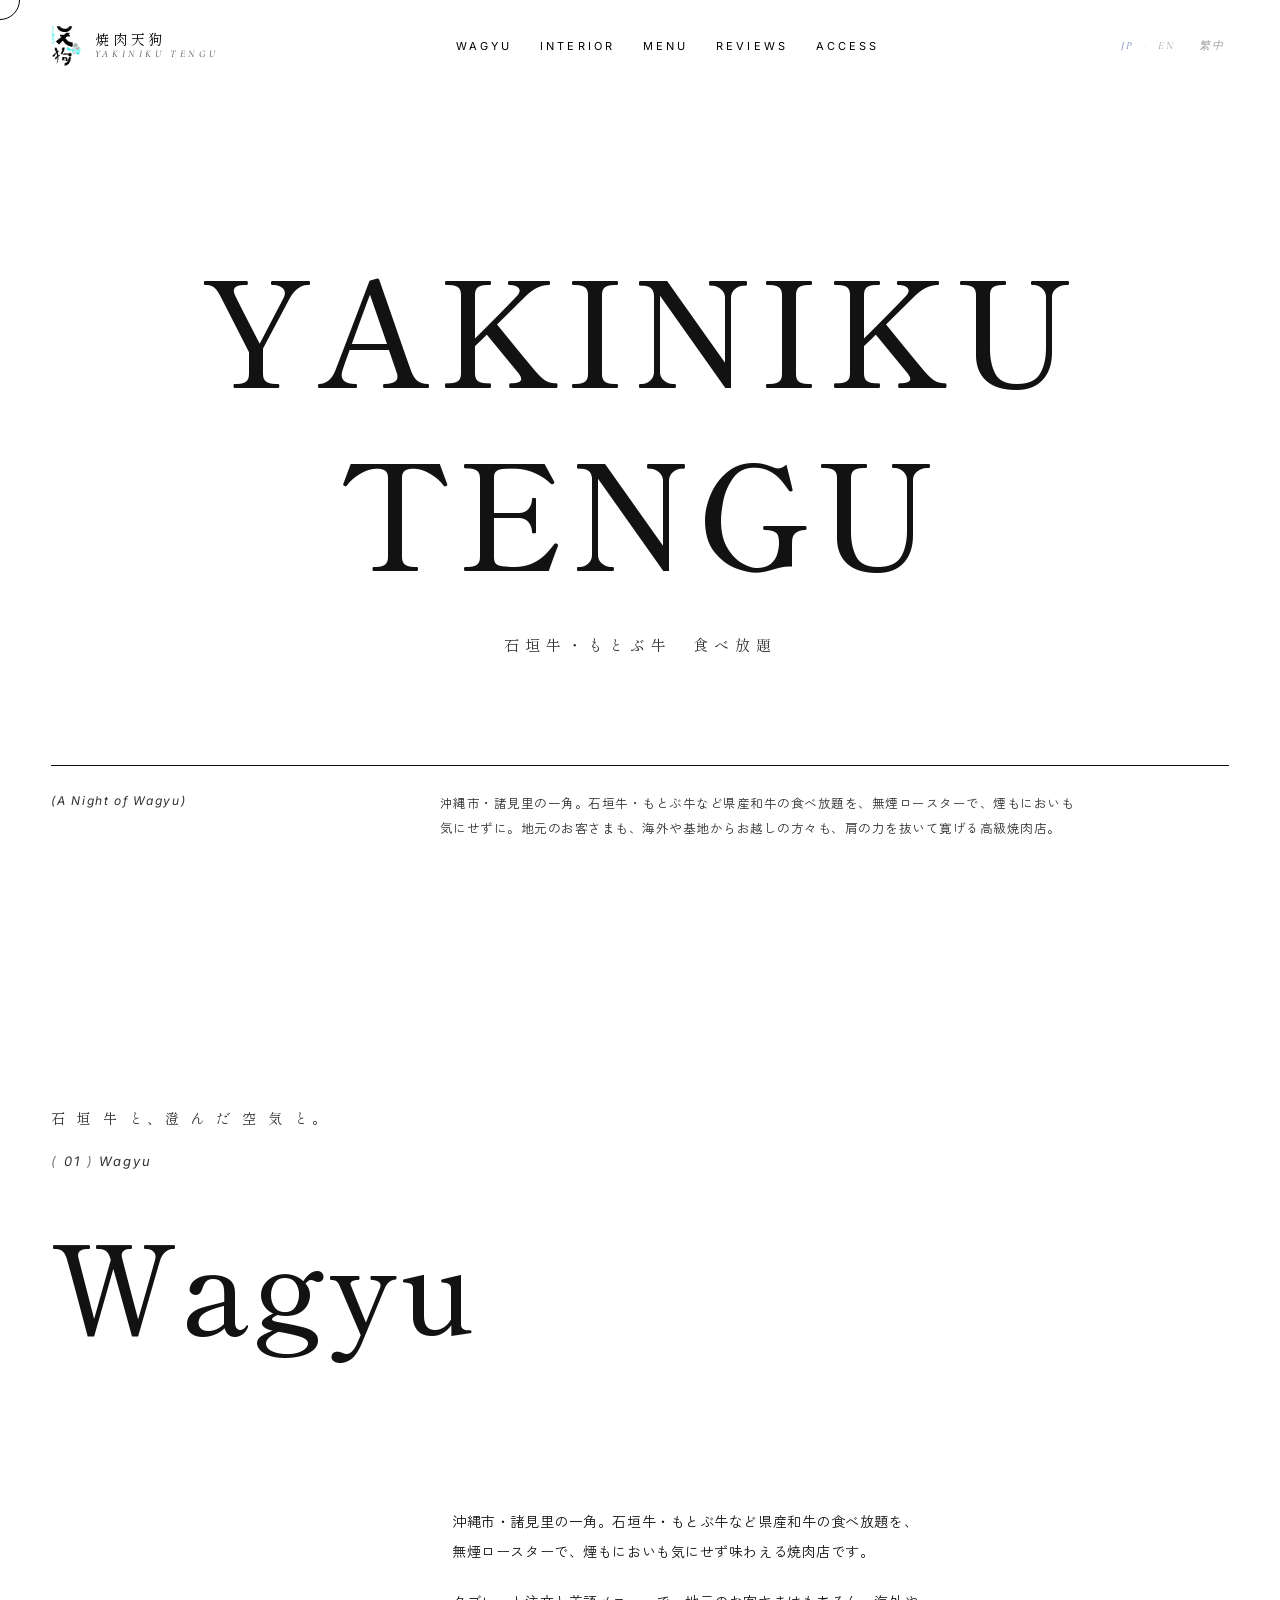
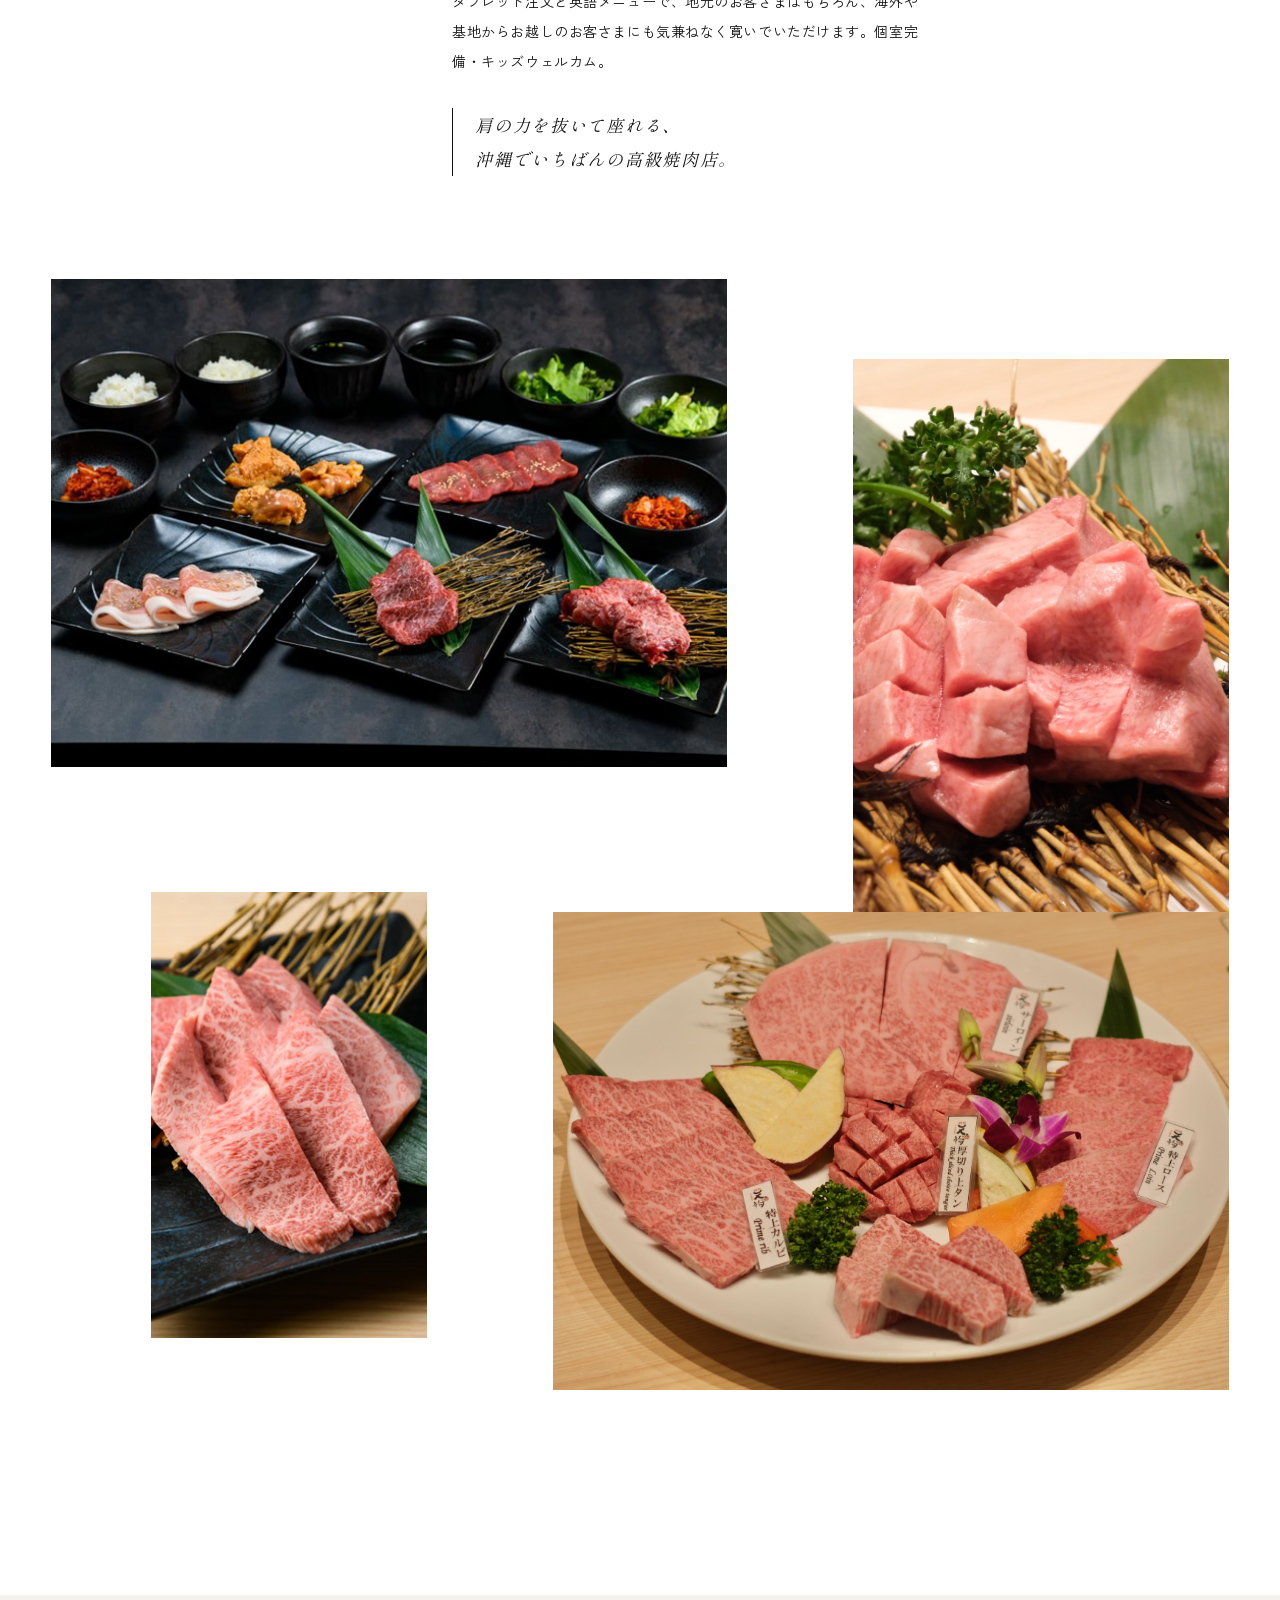
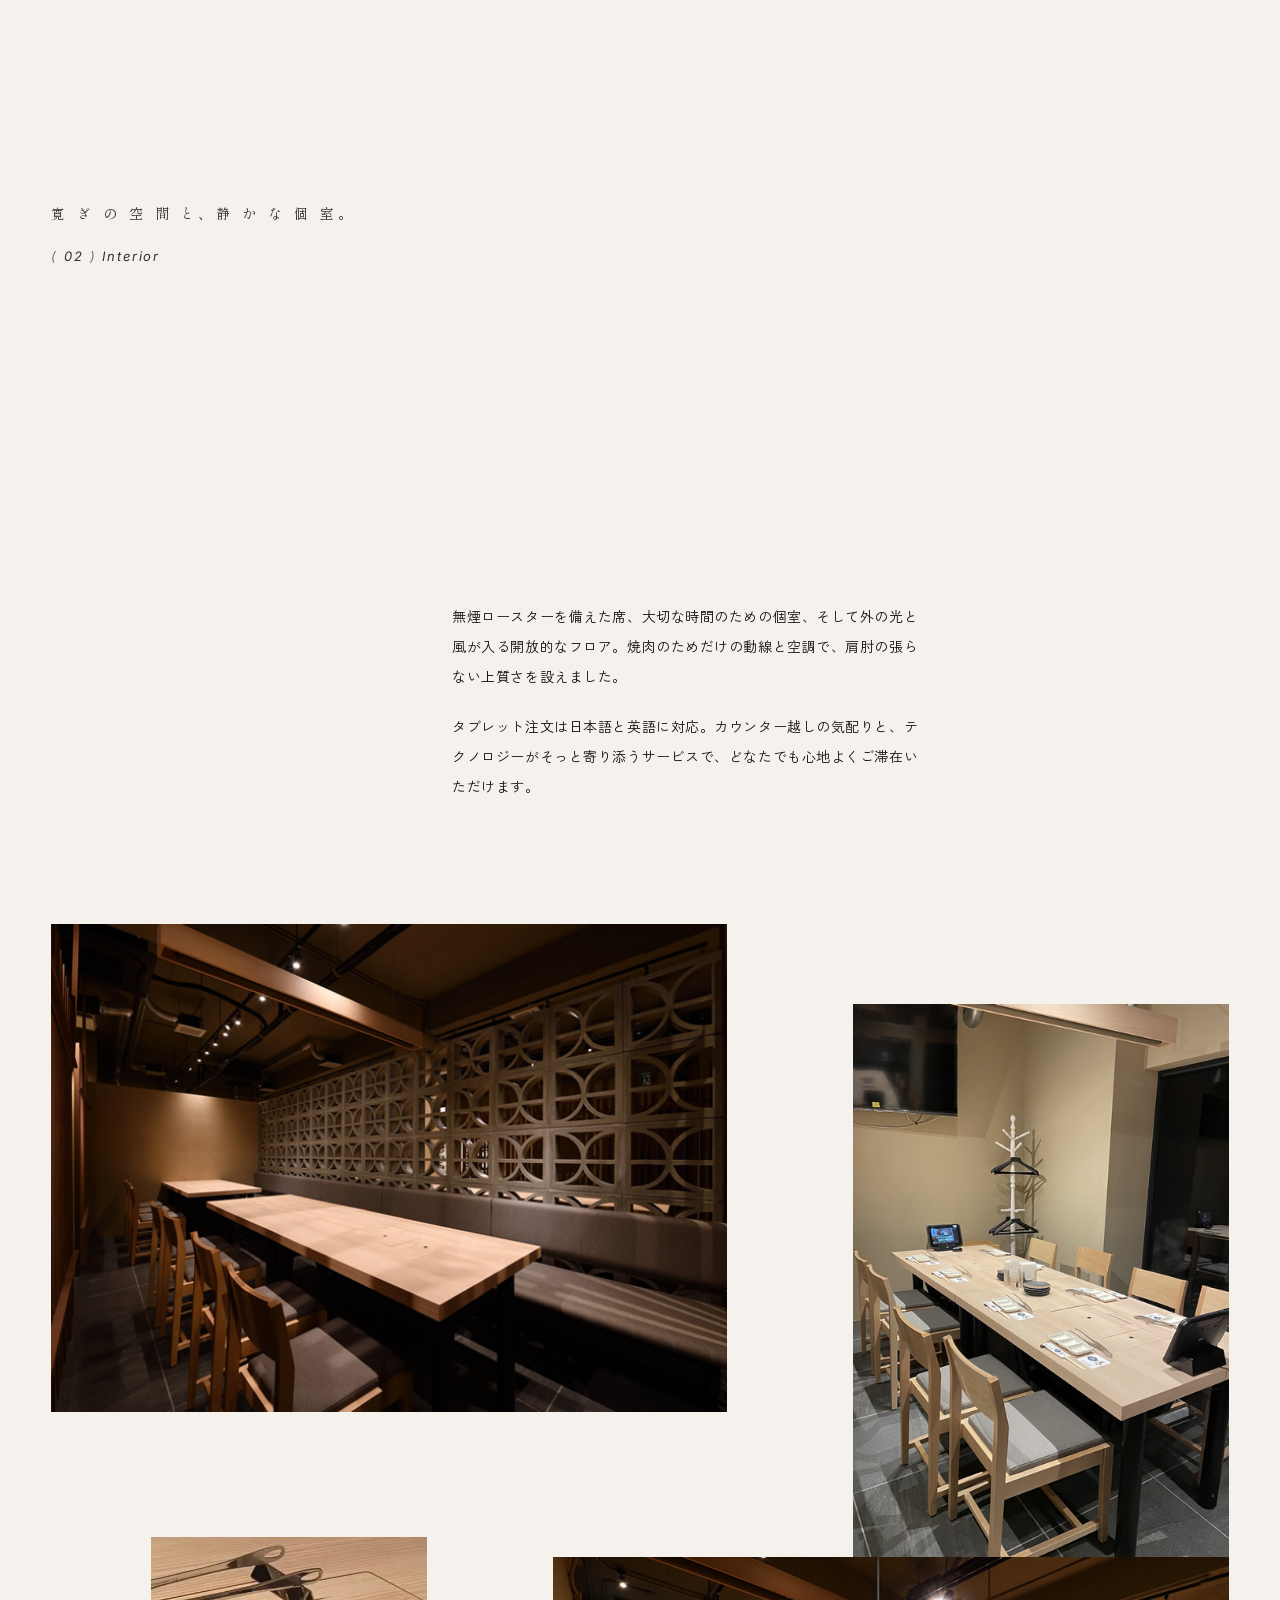
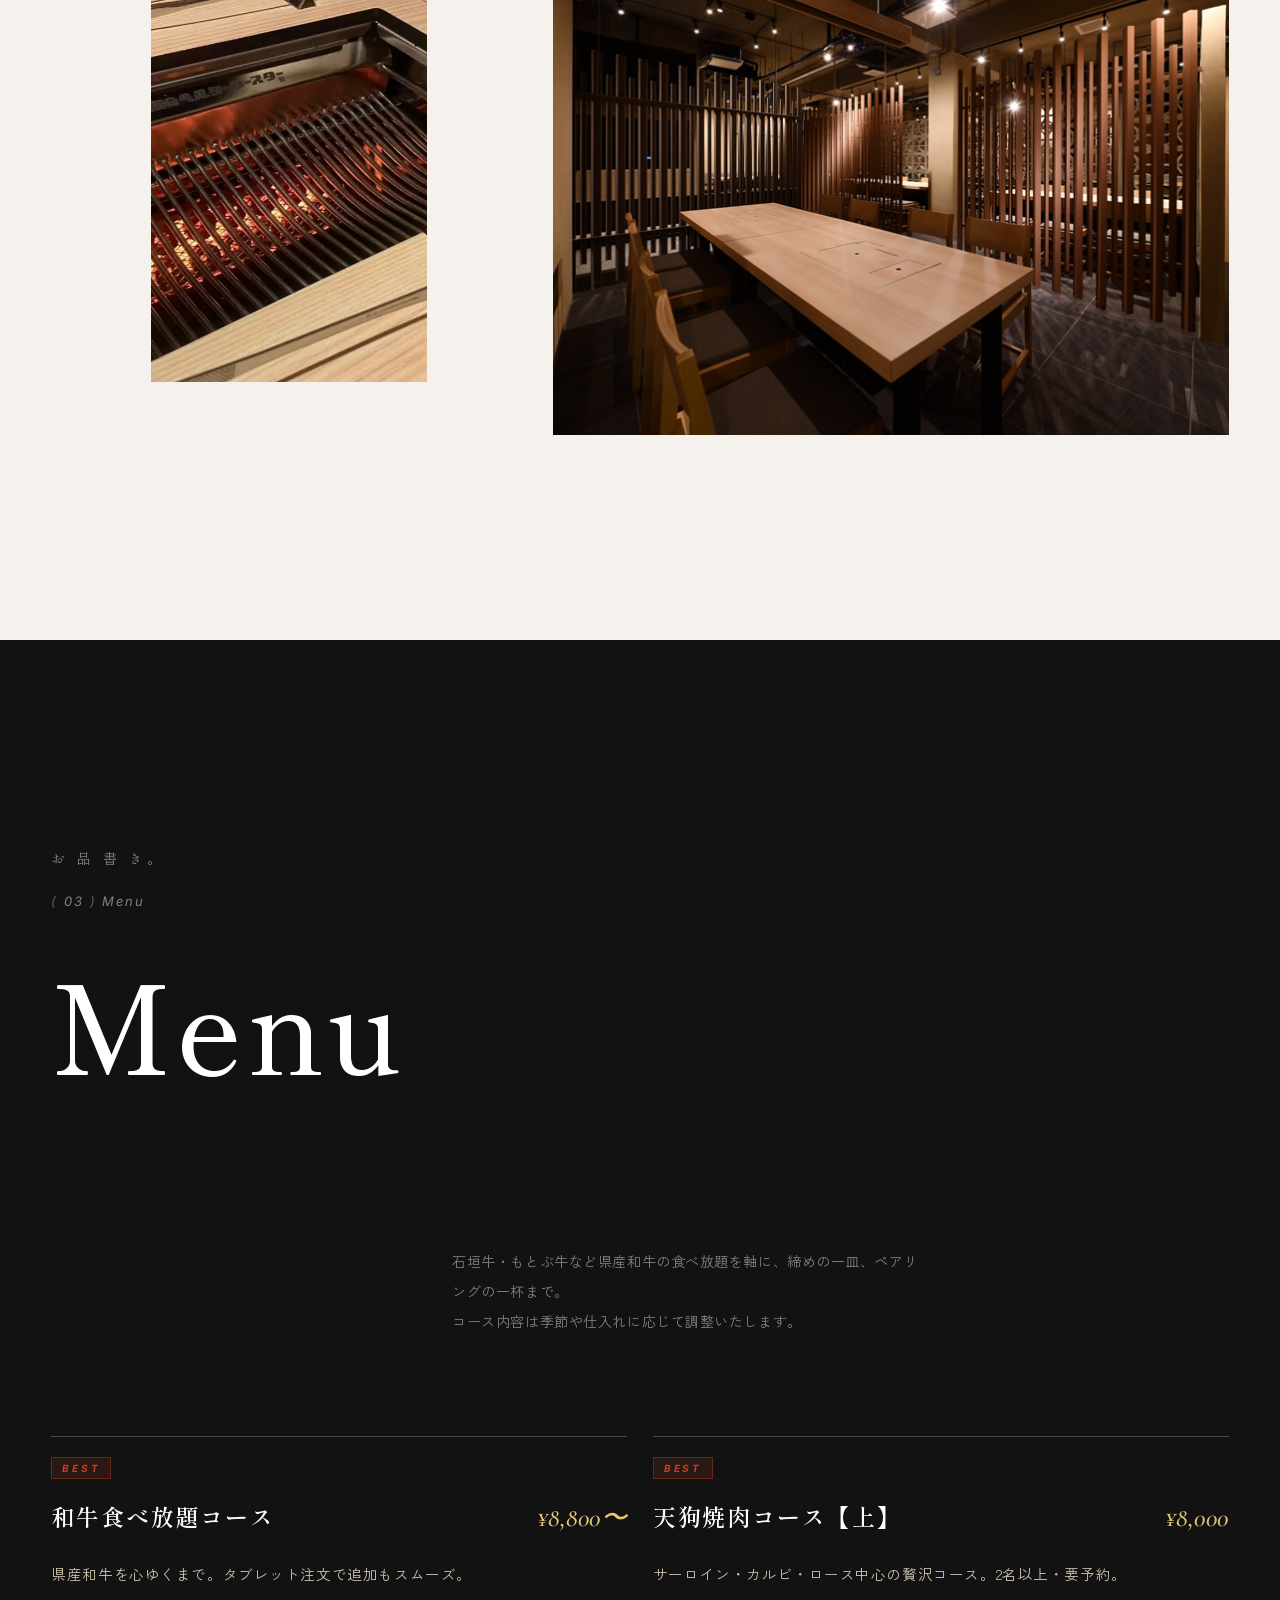
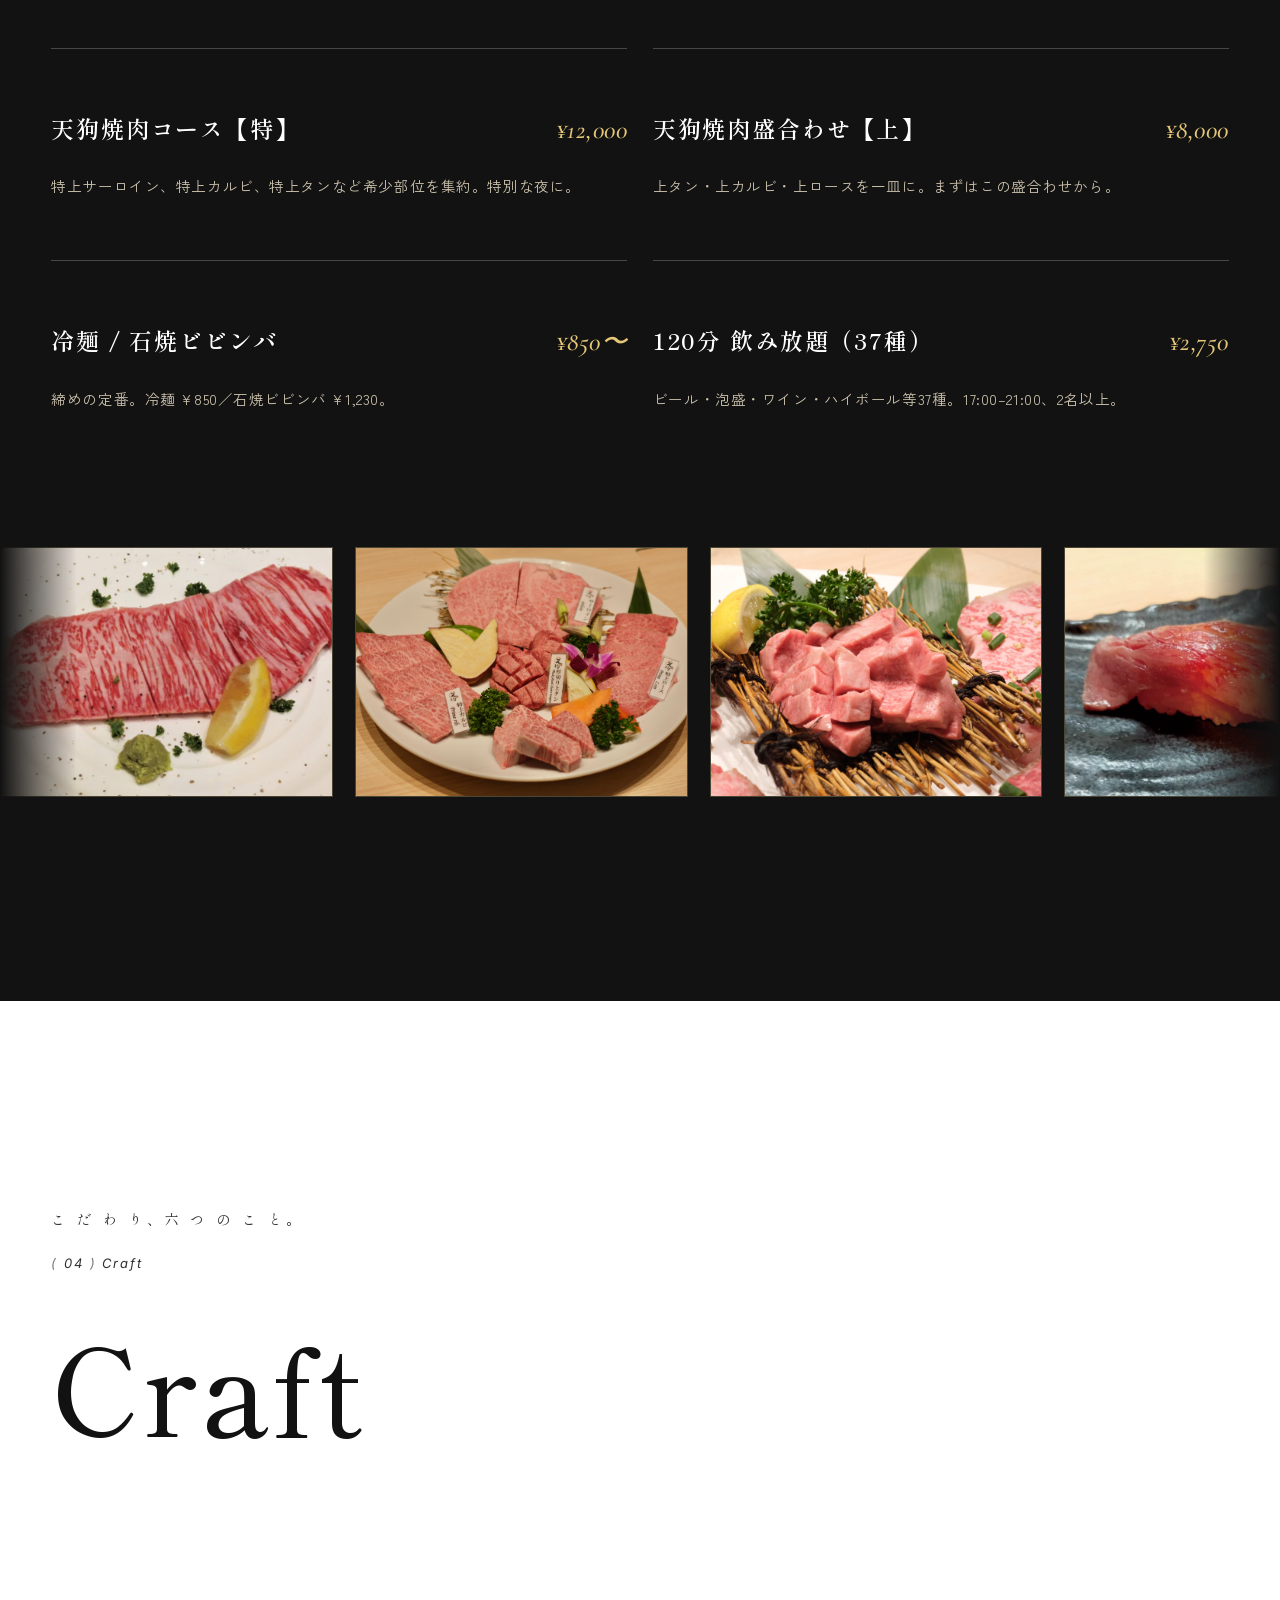
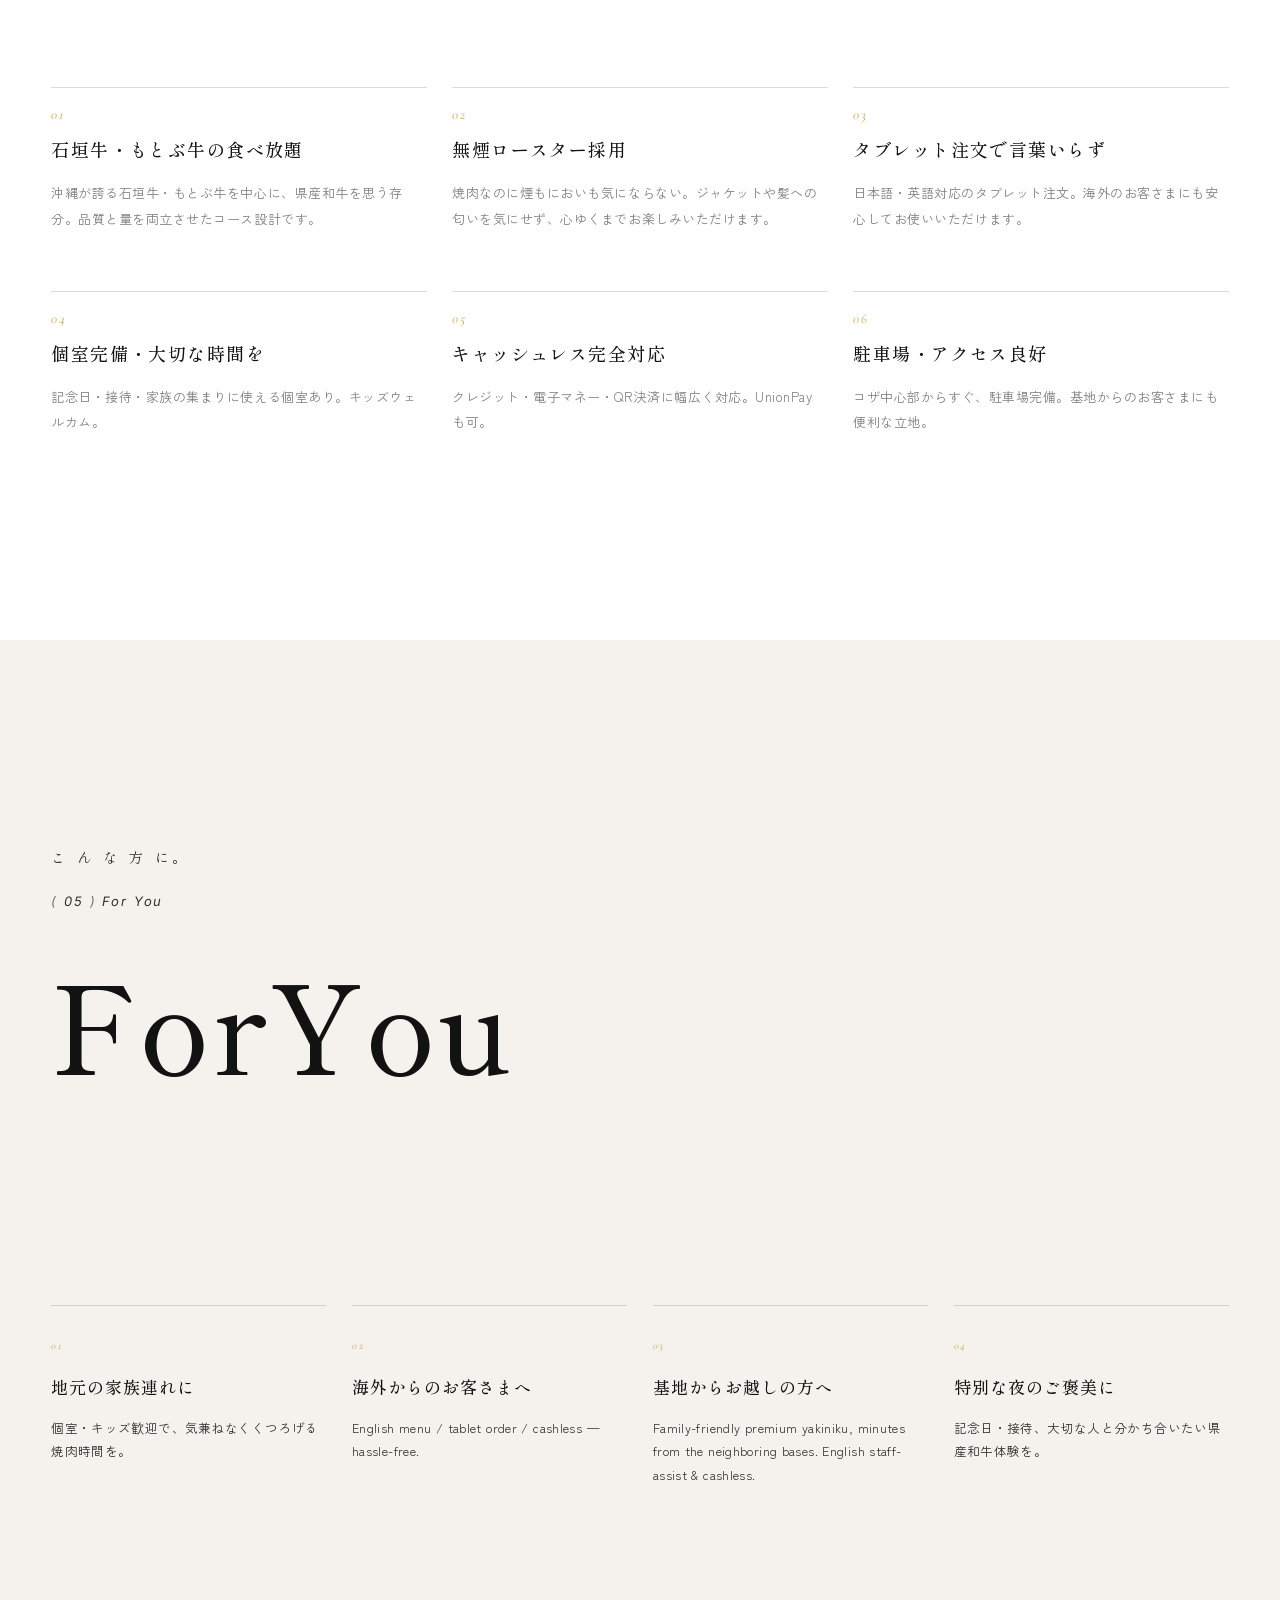
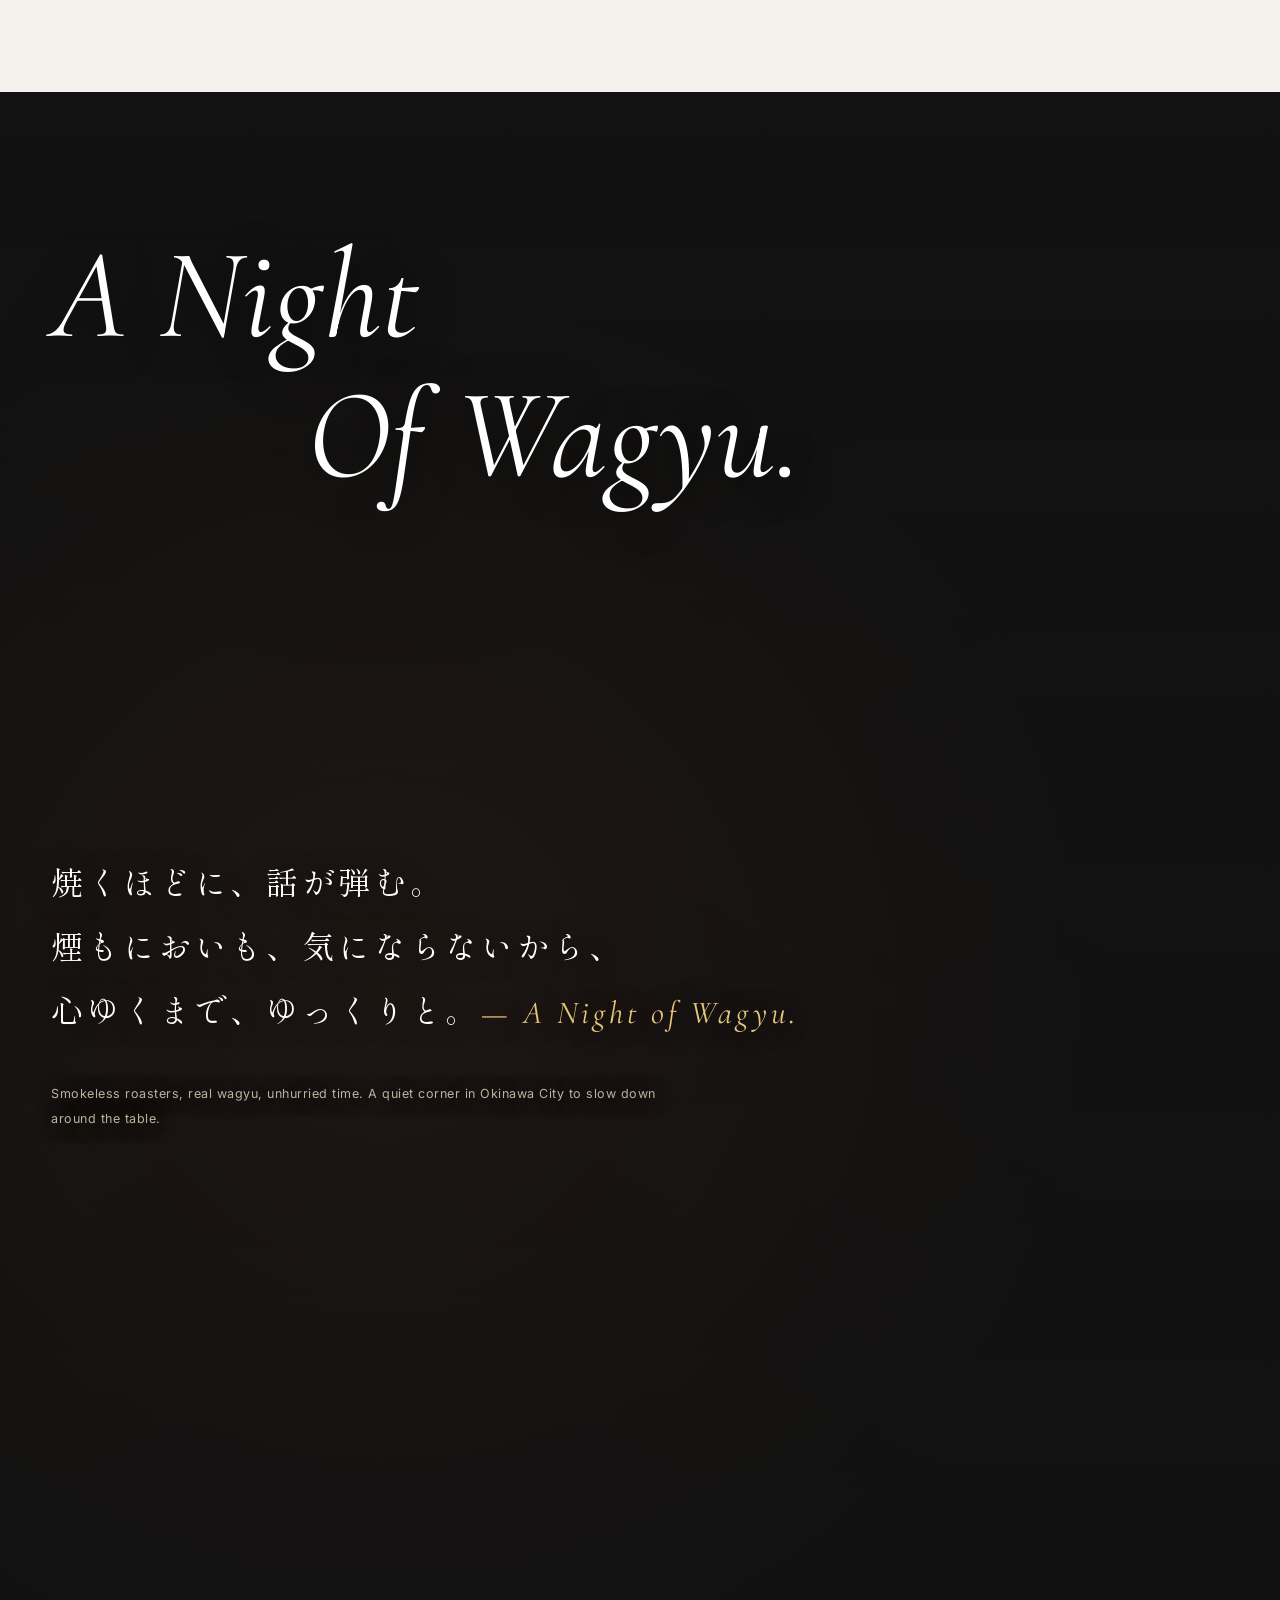
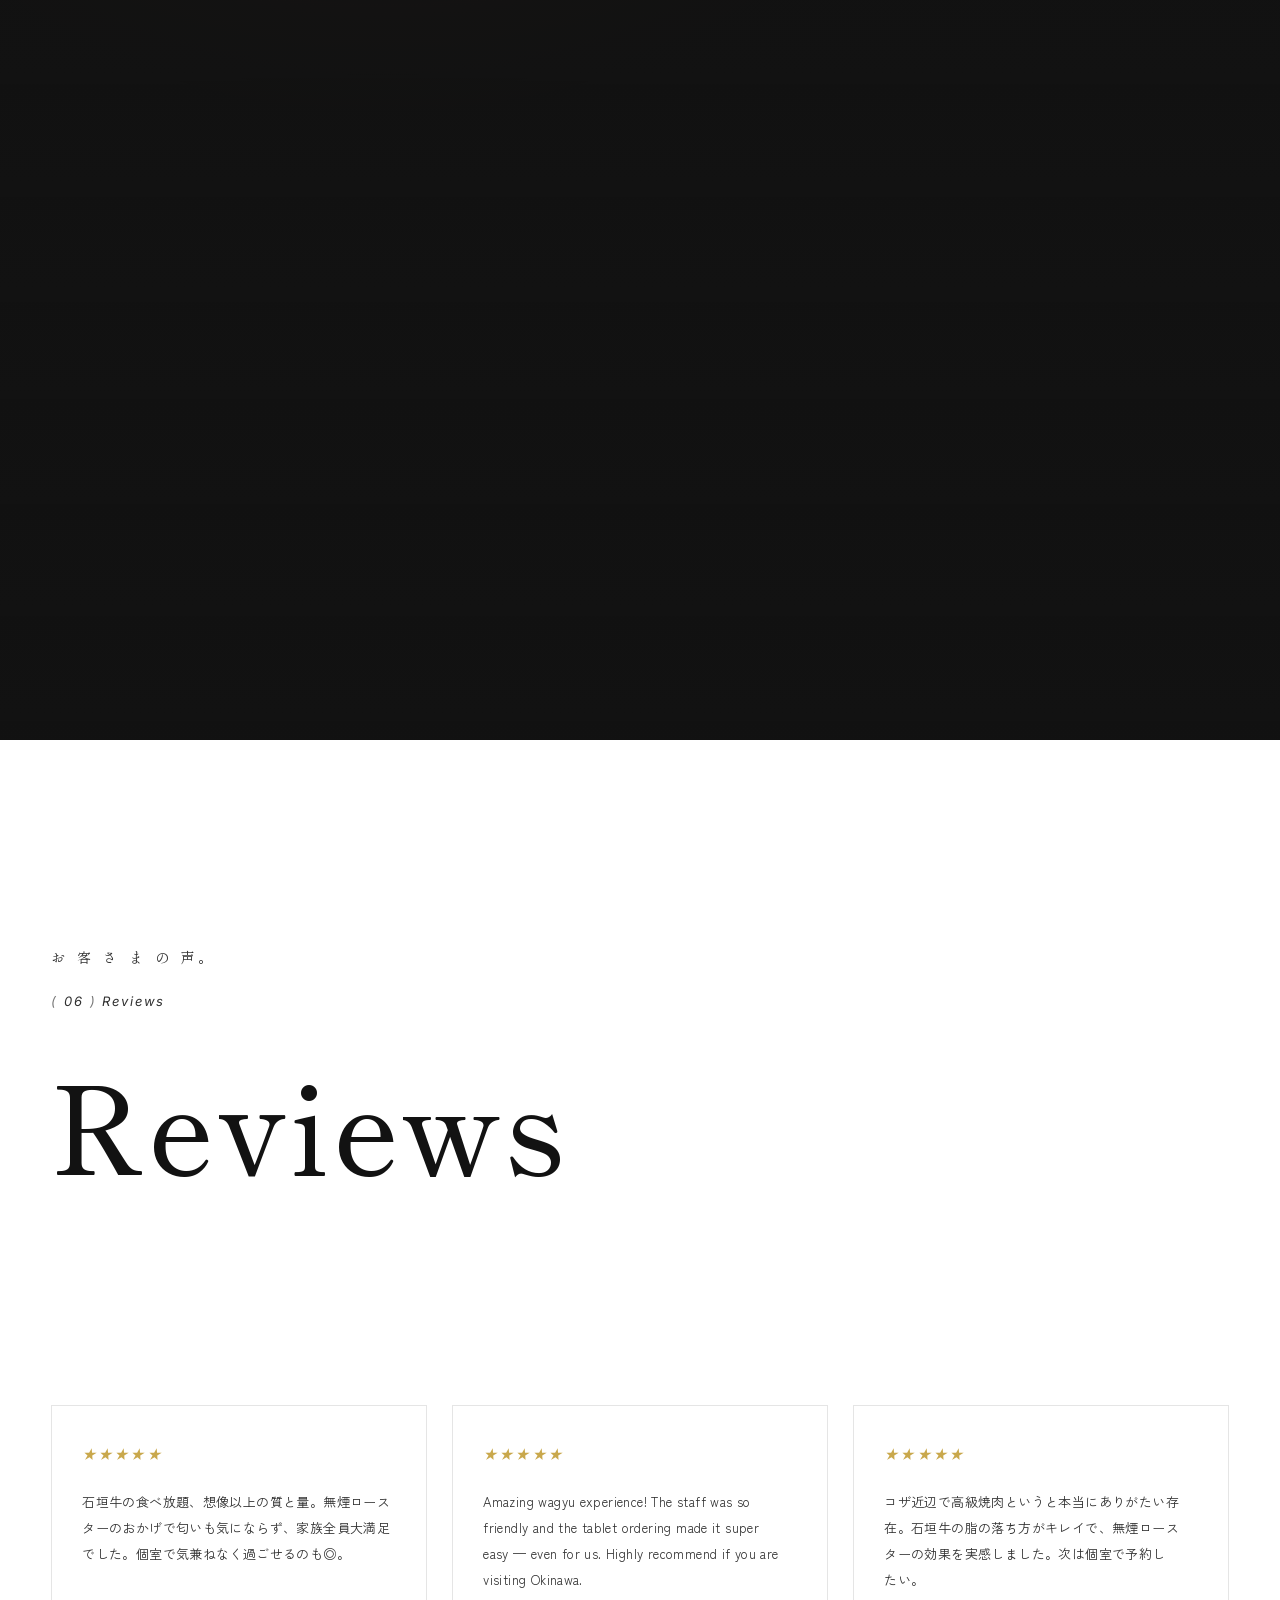
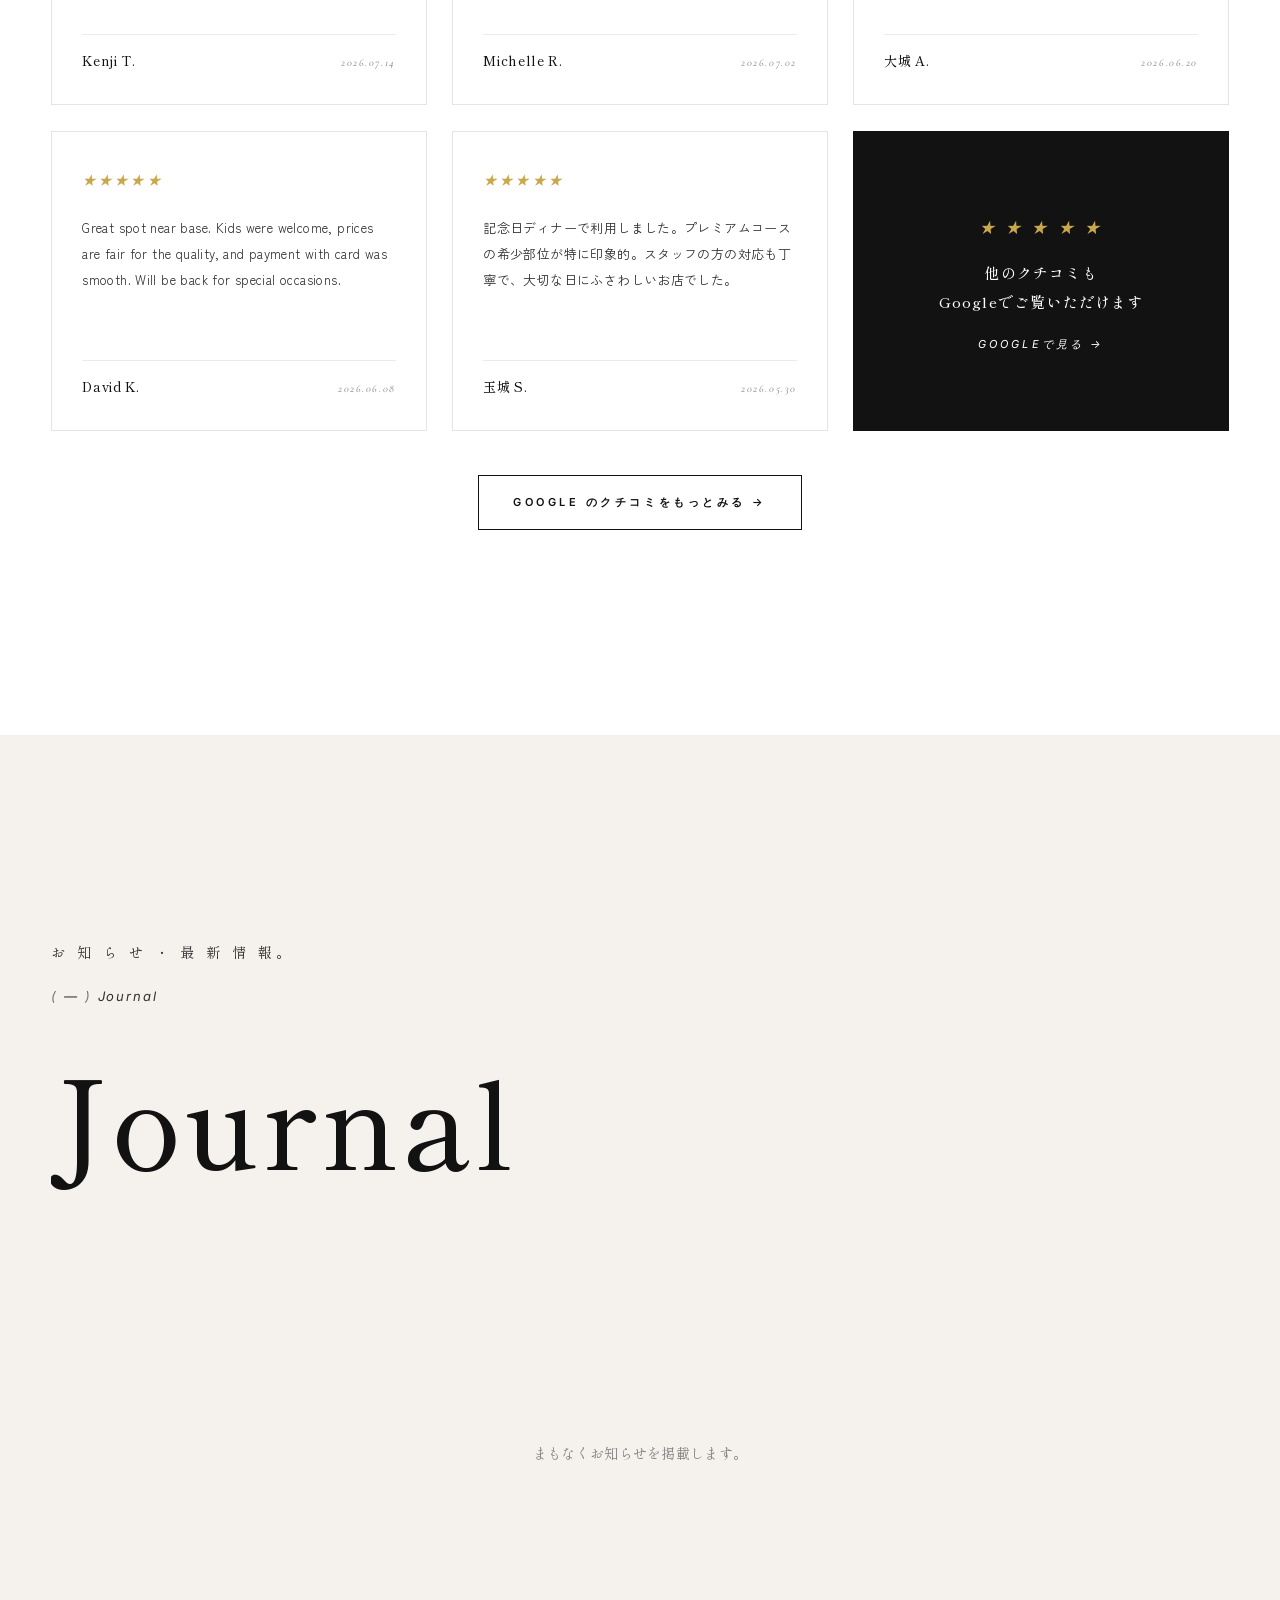
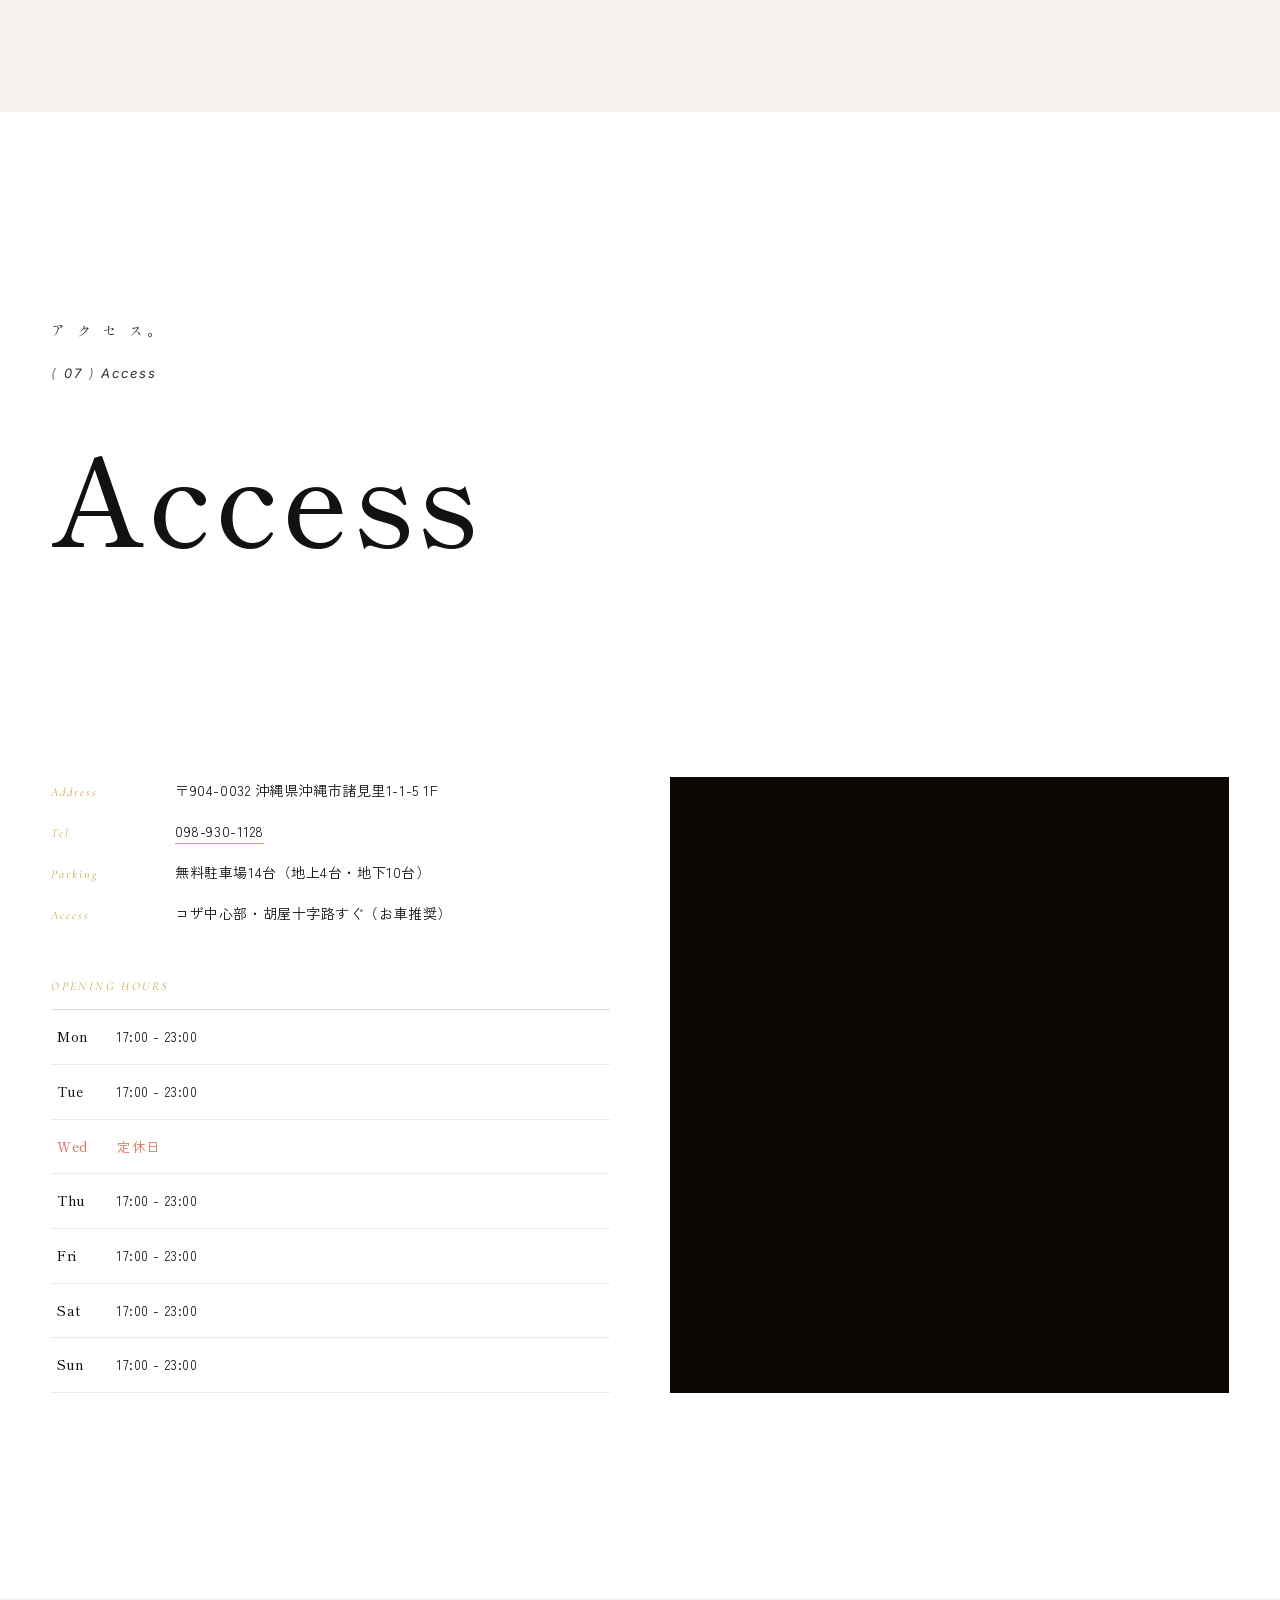
==== commit ef5e9067: "Hours: sync EN/zh-TW/JSON-LD/llms.txt to Sheets truth (Sat/Sun 17-23 only, no lunch)" ====
--- a/index.html
+++ b/index.html
@@ -68,9 +68,7 @@
       "geo": {"@type":"GeoCoordinates","latitude":26.3299011,"longitude":127.7948448},
       "hasMap": "https://maps.app.goo.gl/yrCR2MDhqVbbFG1v6",
       "openingHoursSpecification": [
-        {"@type":"OpeningHoursSpecification","dayOfWeek":["Monday","Tuesday","Thursday","Friday"],"opens":"17:00","closes":"23:00"},
-        {"@type":"OpeningHoursSpecification","dayOfWeek":["Saturday","Sunday"],"opens":"12:00","closes":"15:00"},
-        {"@type":"OpeningHoursSpecification","dayOfWeek":["Saturday","Sunday"],"opens":"17:00","closes":"23:00"}
+        {"@type":"OpeningHoursSpecification","dayOfWeek":["Monday","Tuesday","Thursday","Friday","Saturday","Sunday"],"opens":"17:00","closes":"23:00"}
       ],
       "acceptsReservations": "True",
       "hasMenu": { "@id": "https://yakiniku-tengu.search-mania.net/#menu" },
@@ -672,7 +670,7 @@
     siteName:'焼肉天狗',siteNameEn:'Yakiniku Tengu',
     tagline:'県産和牛の食べ放題、沖縄市の焼肉店。',
     address:'〒904-0032 沖縄県沖縄市諸見里1-1-5 1F',tel:'098-930-1128',
-    hoursDisplay:'ディナー 17:00〜23:00 / 土日ランチ 12:00〜15:00',closed:'水曜日',
+    hoursDisplay:'17:00〜23:00（水曜定休）',closed:'水曜日',
     bookUrl:'https://r.gnavi.co.jp/dgexvv3c0000/',
     gbpUrl:'https://maps.app.goo.gl/yrCR2MDhqVbbFG1v6',
     officialUrl:'https://yakiniku-tengu.com/'
@@ -721,7 +719,7 @@
     station:'コザ中心部・胡屋十字路すぐ（お車推奨）',parking:'無料駐車場14台（地上4台・地下10台）',
     hoursMon:'17:00 - 23:00',hoursTue:'17:00 - 23:00',hoursWed:'定休日',
     hoursThu:'17:00 - 23:00',hoursFri:'17:00 - 23:00',
-    hoursSat:'12:00 - 15:00 / 17:00 - 23:00',hoursSun:'12:00 - 15:00 / 17:00 - 23:00',
+    hoursSat:'17:00 - 23:00',hoursSun:'17:00 - 23:00',
     closed:'水曜日',
     mapEmbed:'https://www.google.com/maps/embed?pb=!1m18!1m12!1m3!1d3575.8949441891696!2d127.79484479999999!3d26.329901099999997!2m3!1f0!2f0!3f0!3m2!1i1024!2i768!4f13.1!3m3!1m2!1s0x34e5136e8b5b83b7%3A0xc2ce33c2fcde26b!2z54S86IKJIOWkqeeLlw!5e0!3m2!1sja!2sjp!4v1786205273203!5m2!1sja!2sjp'
   },
